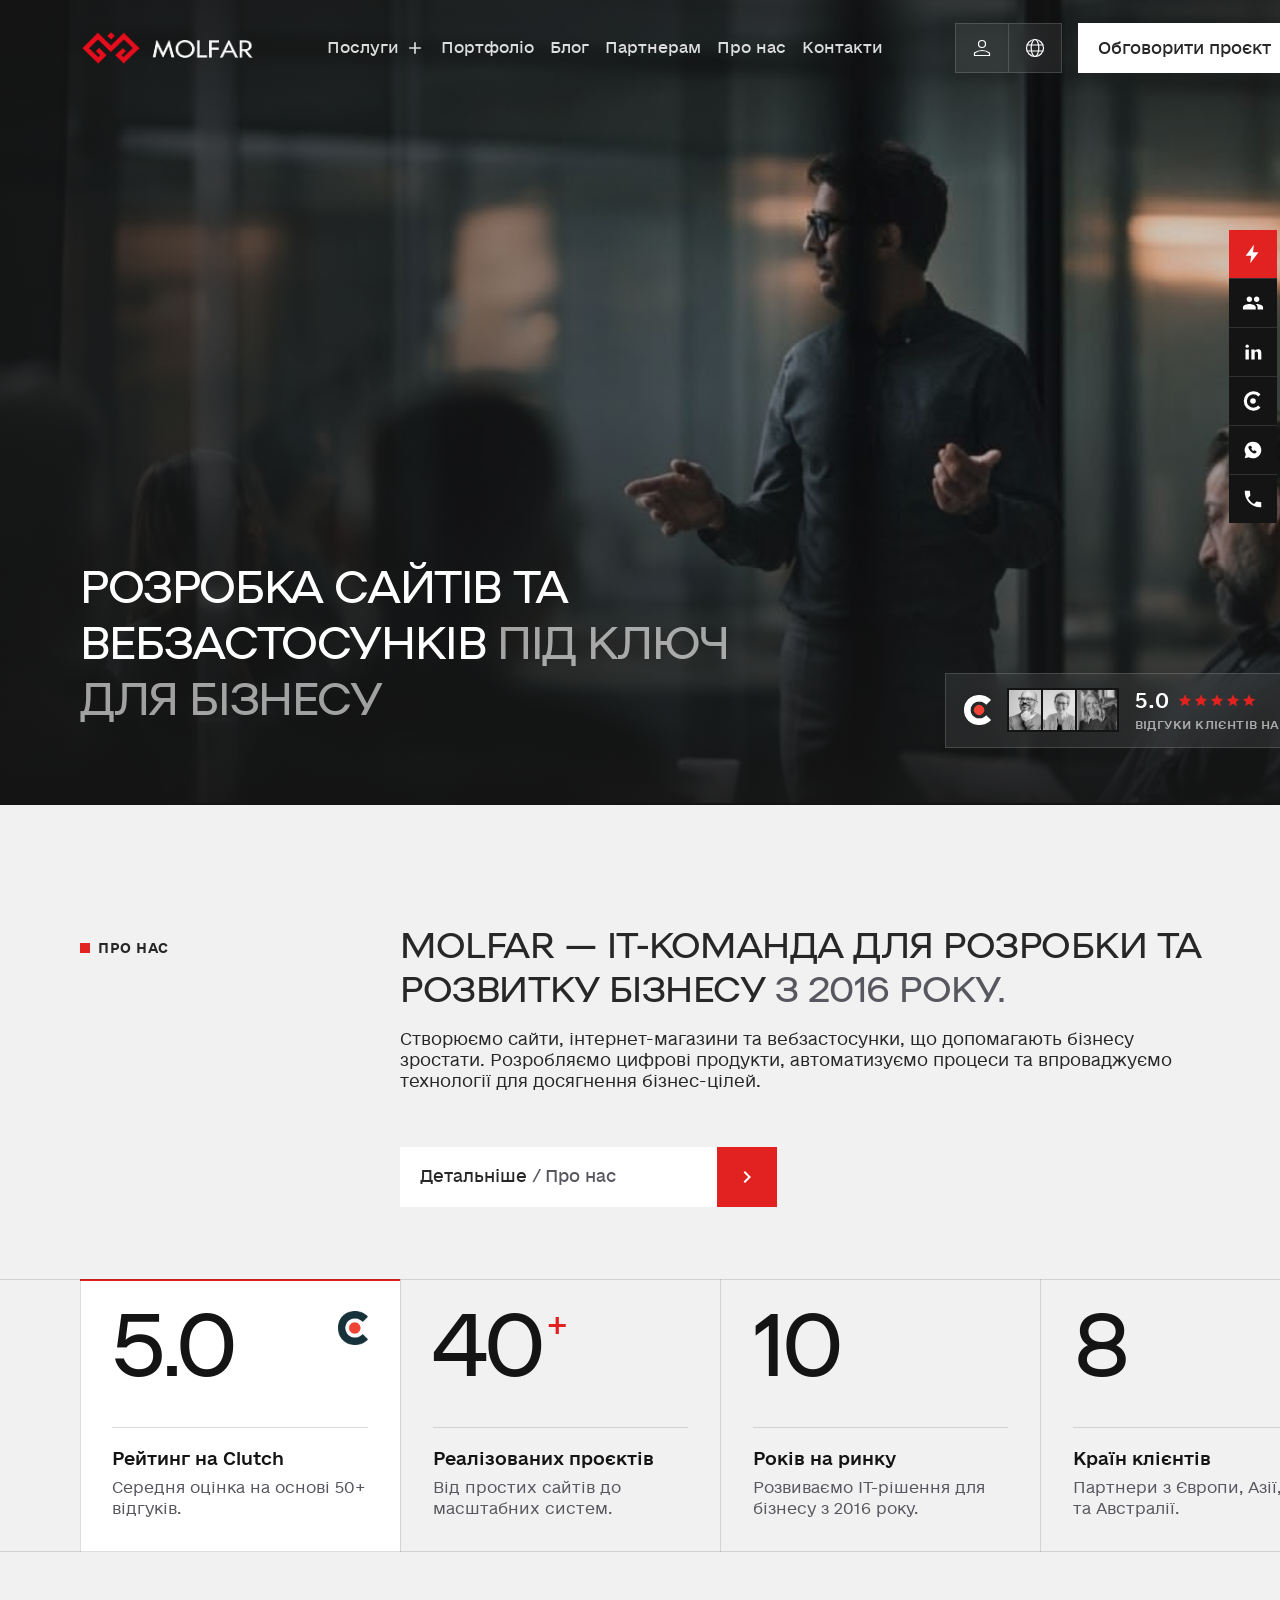
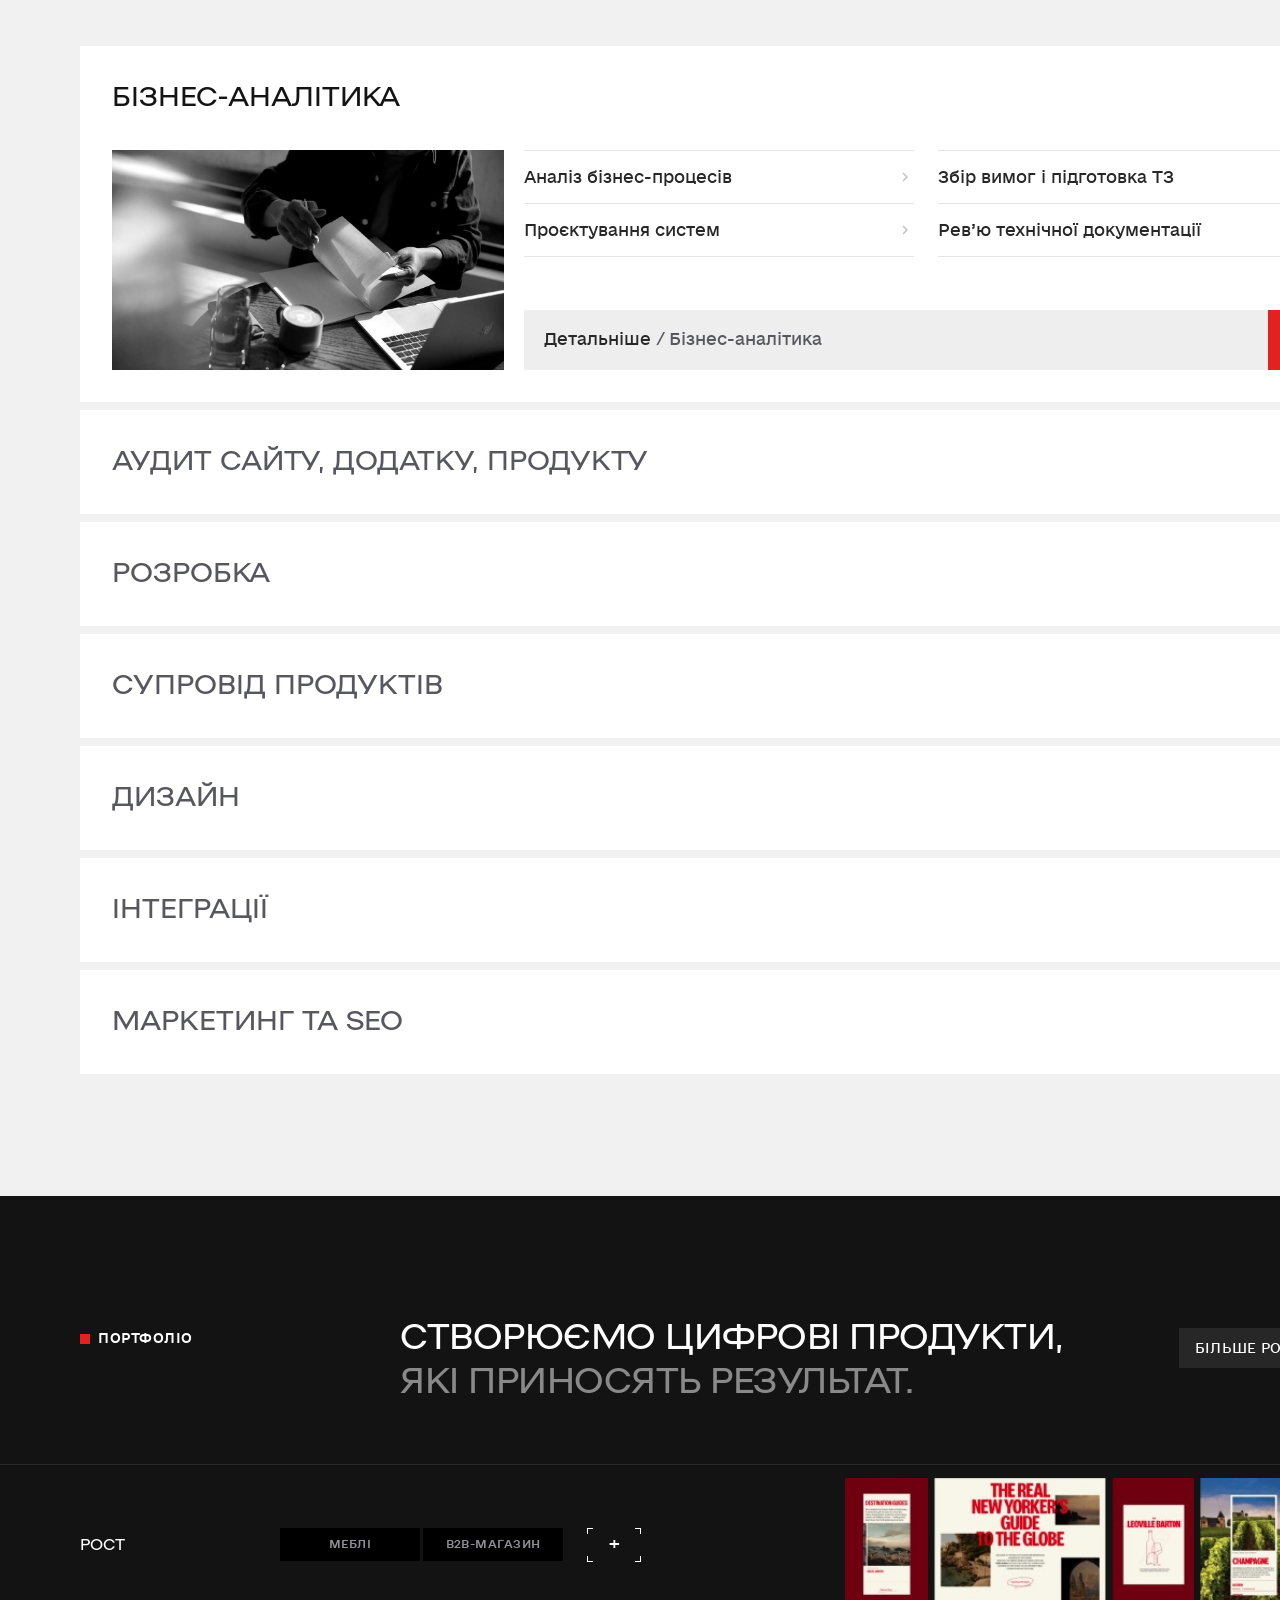
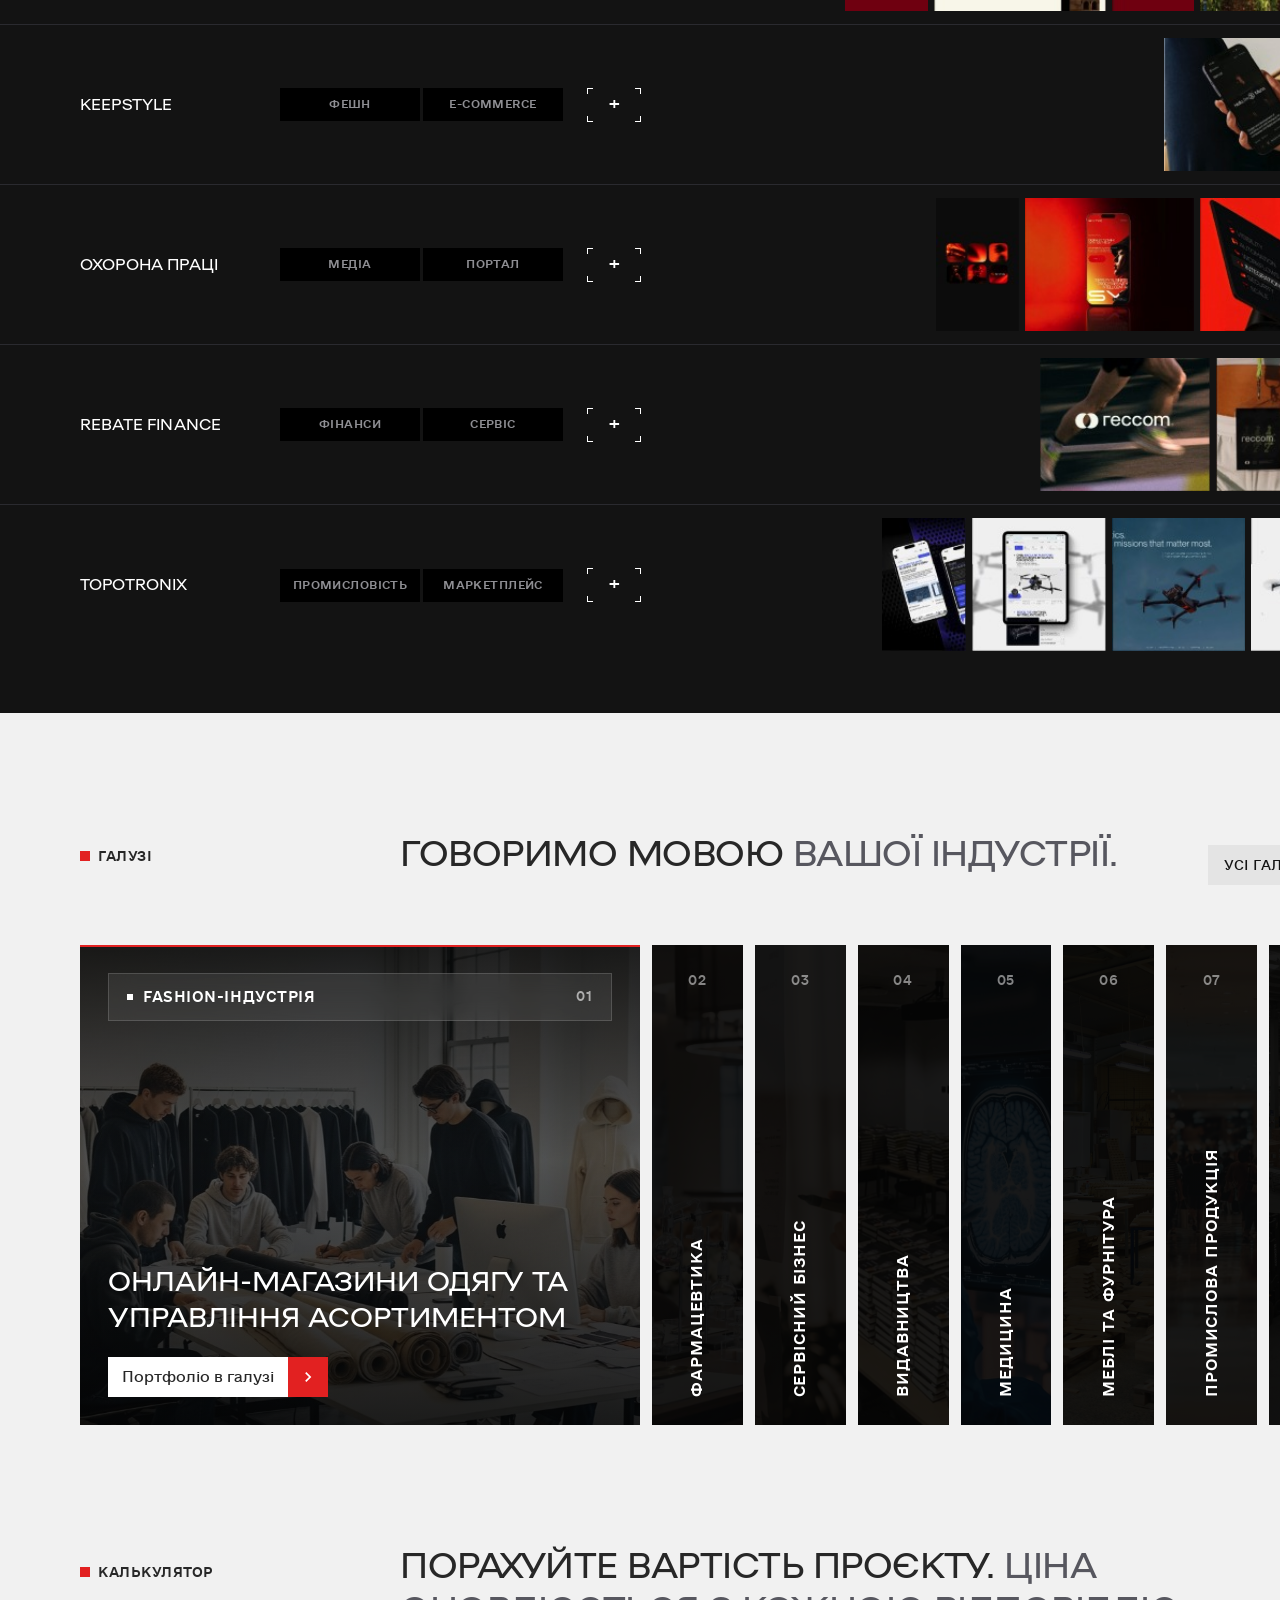
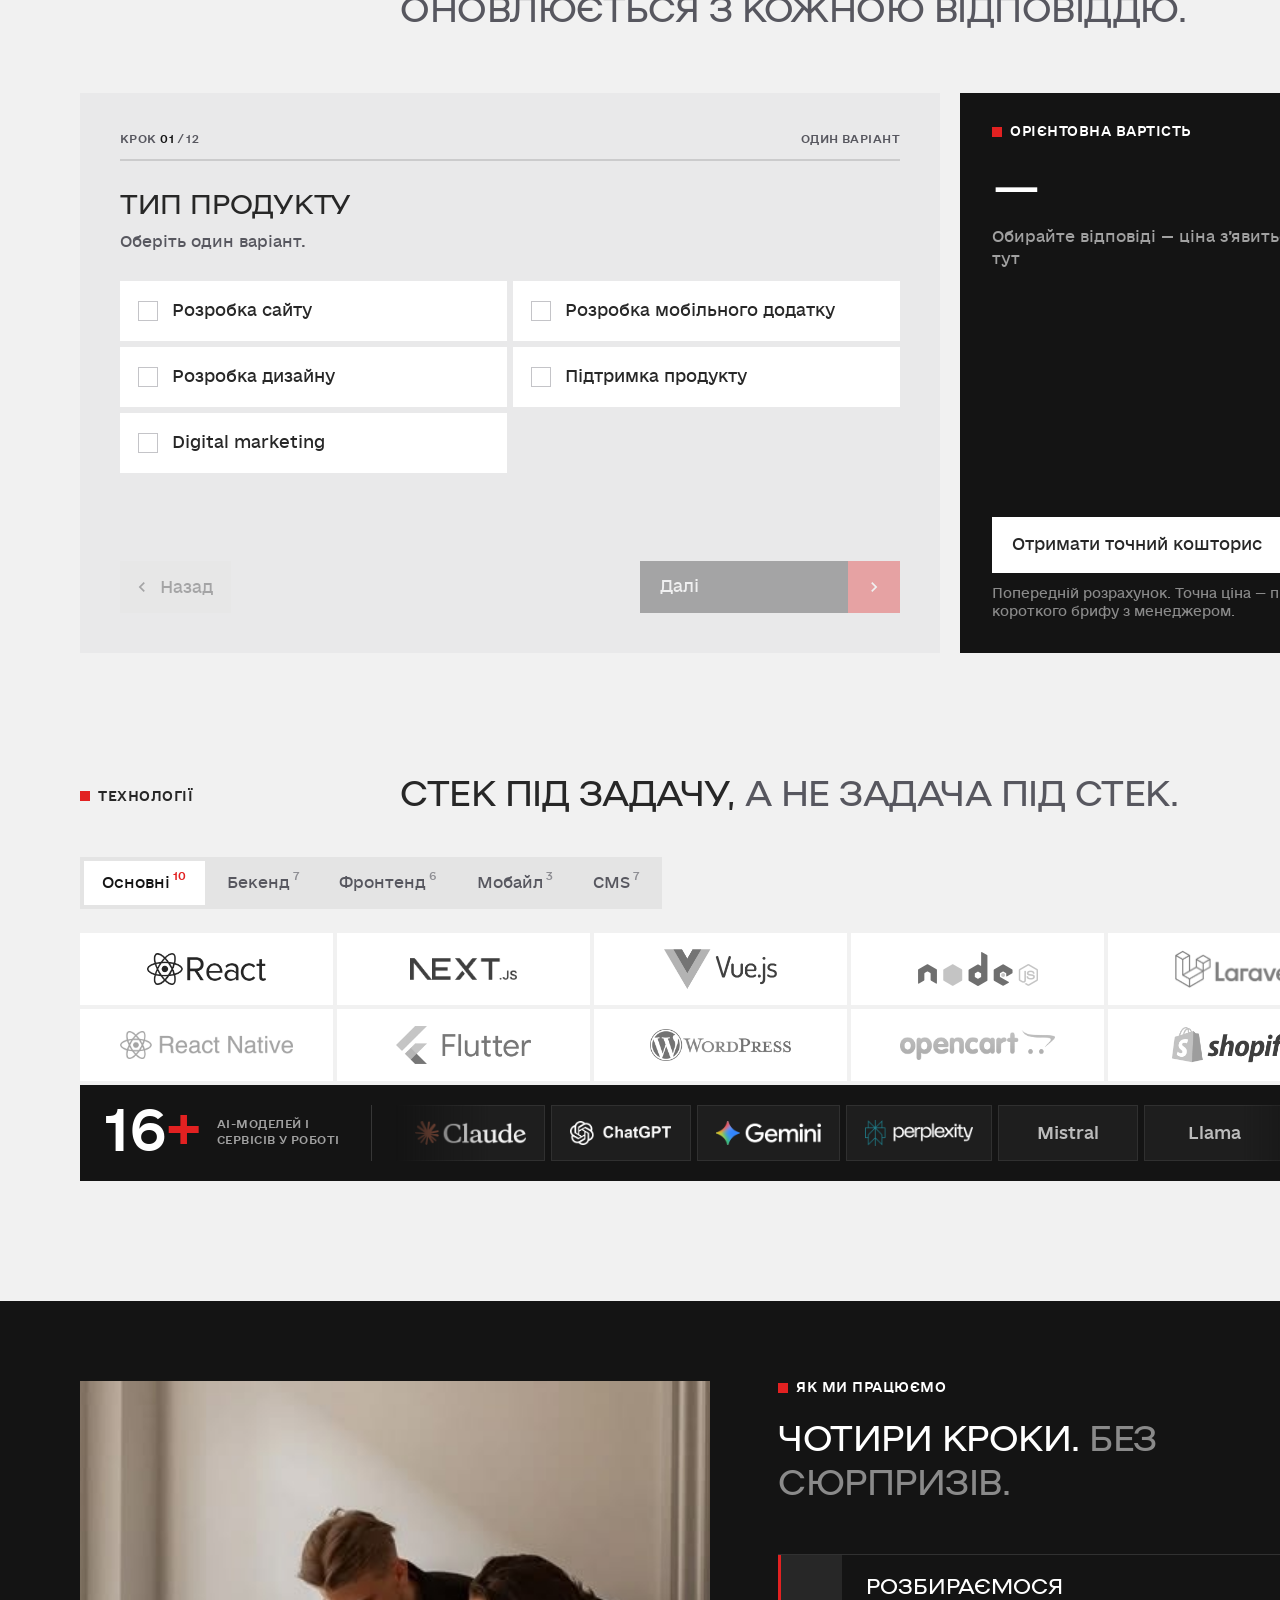
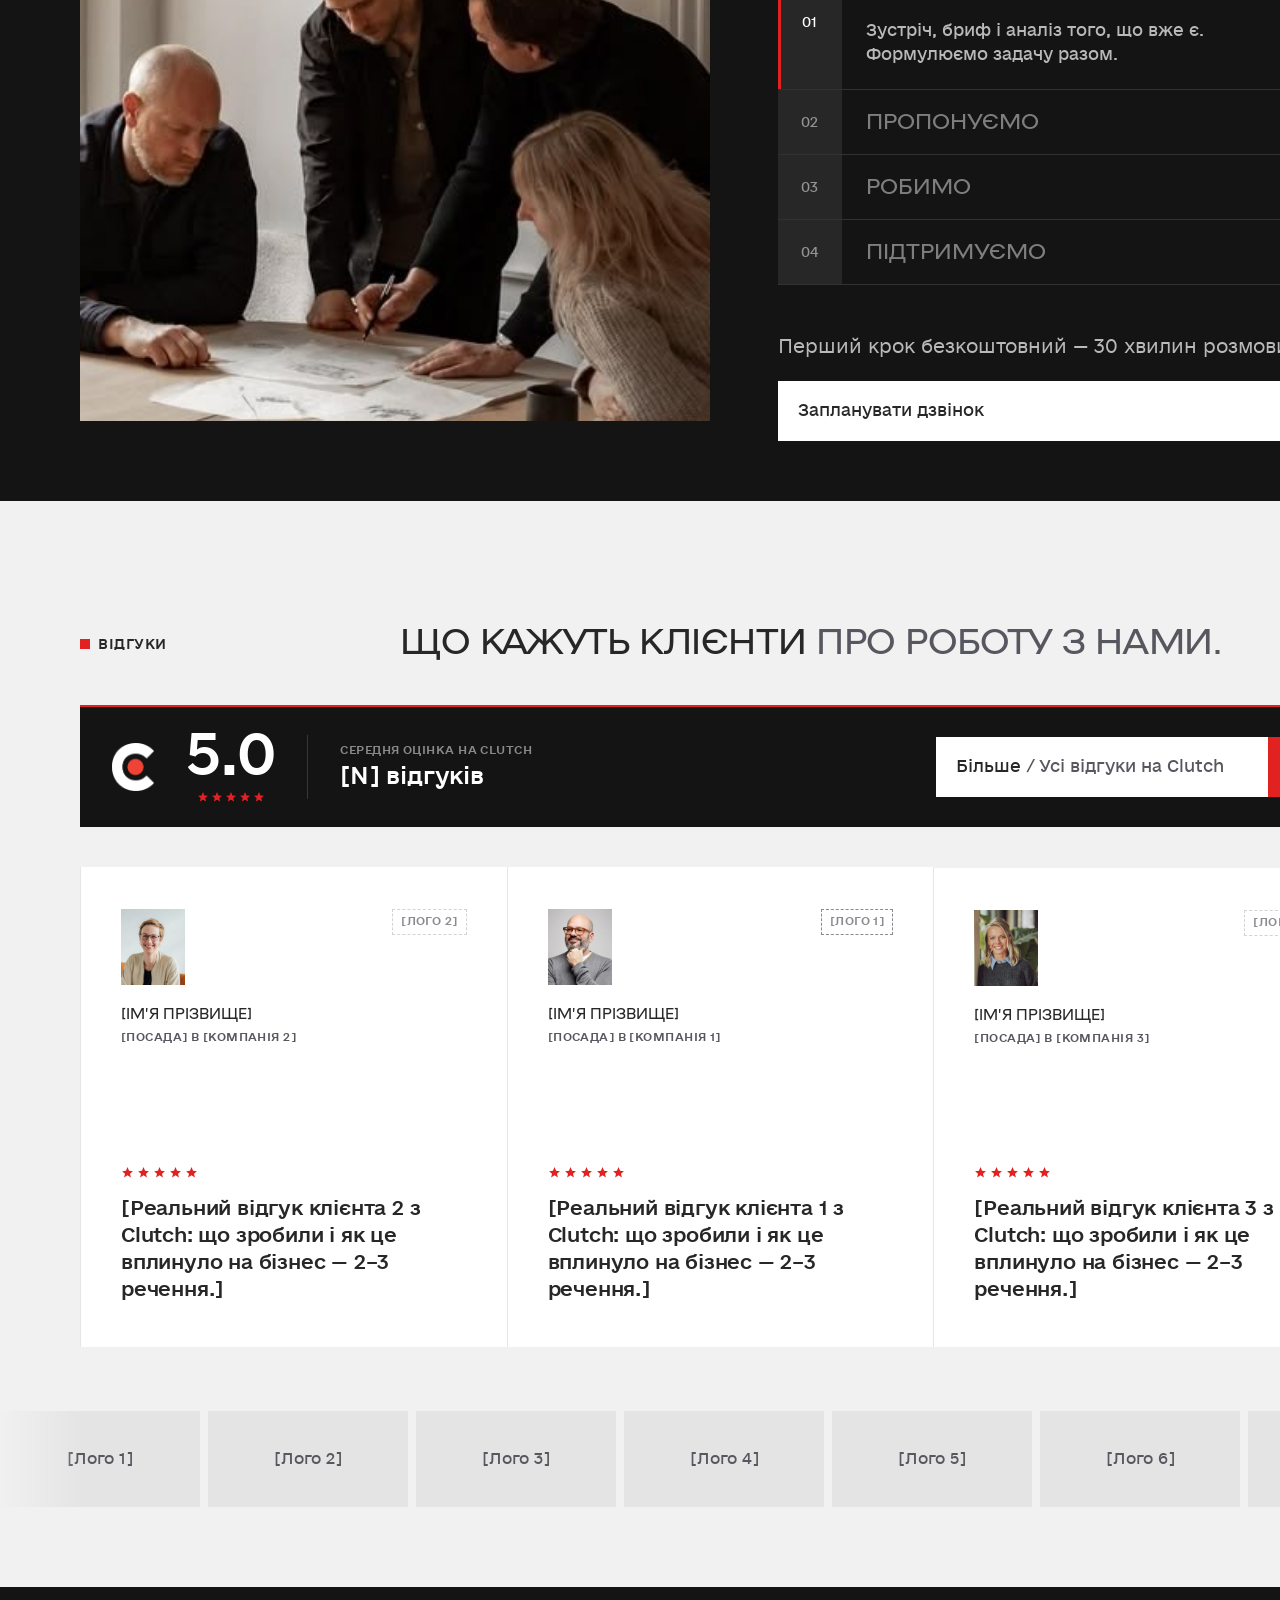
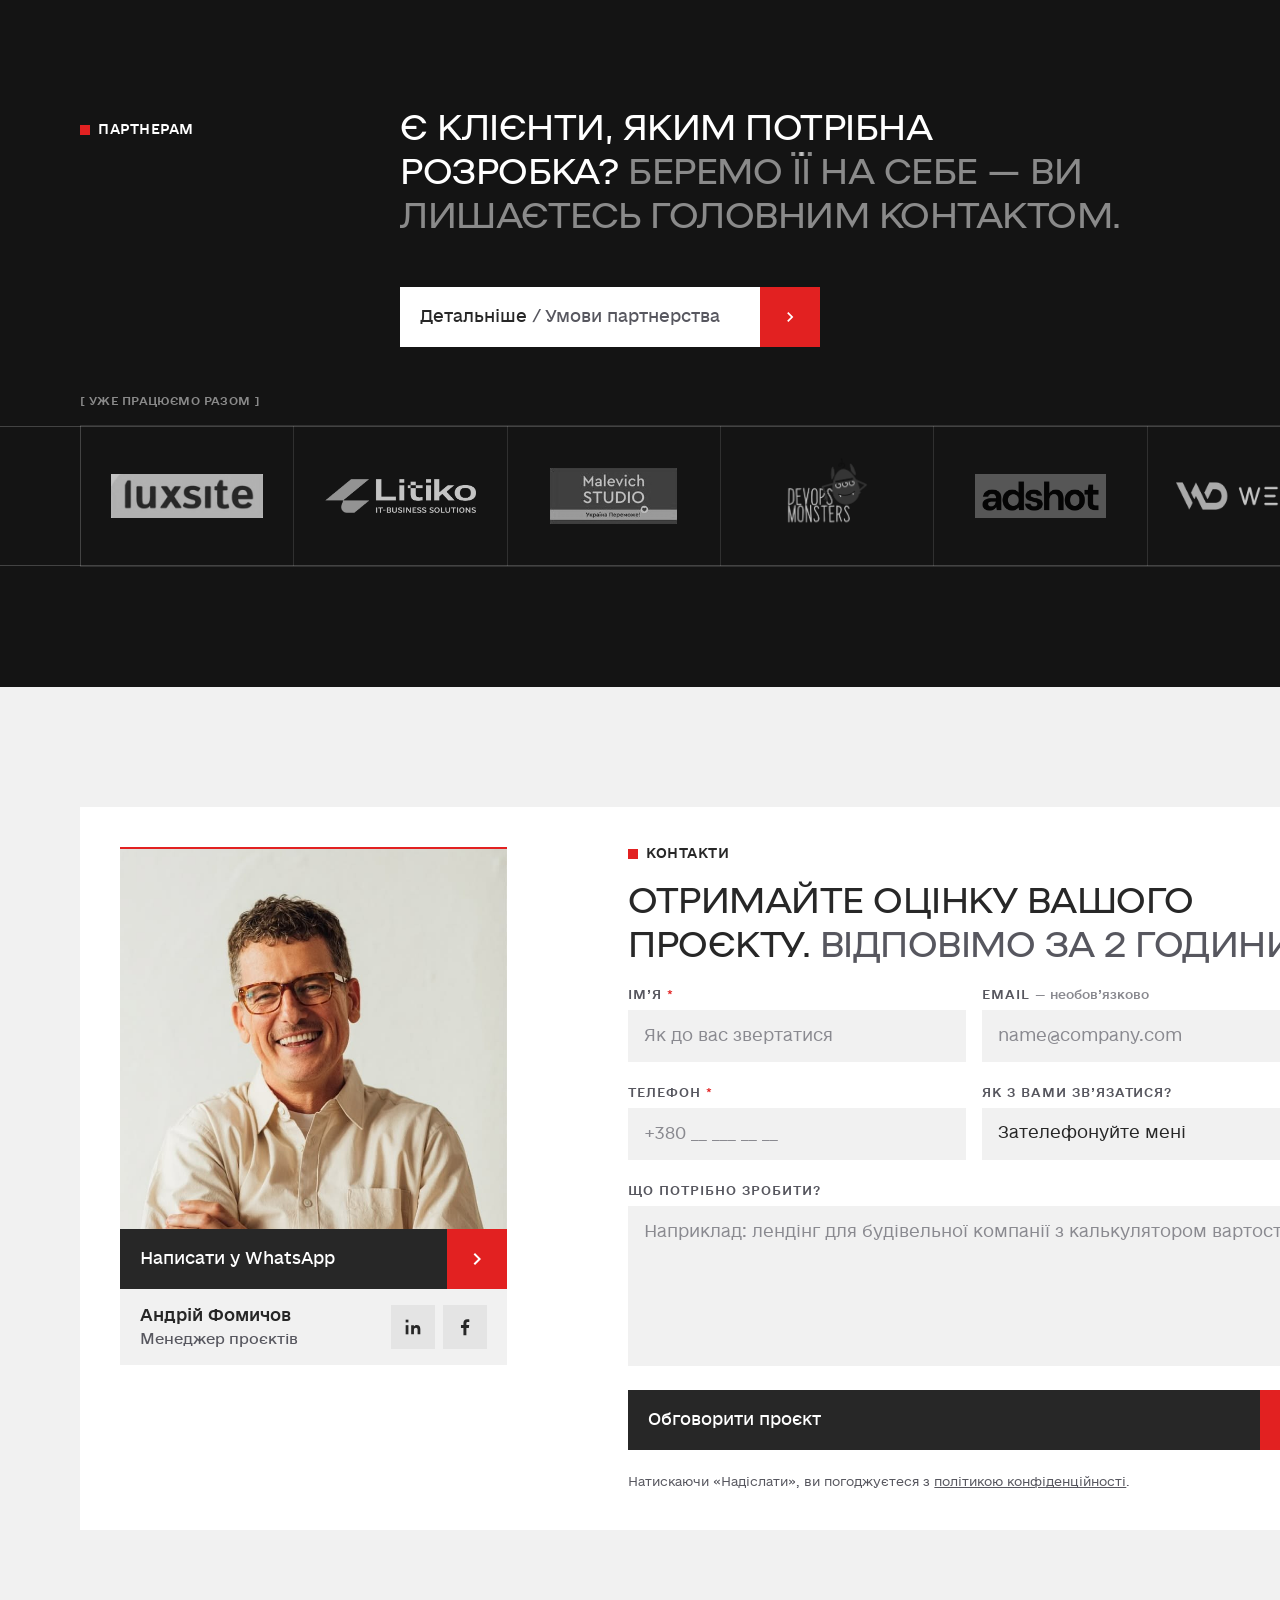
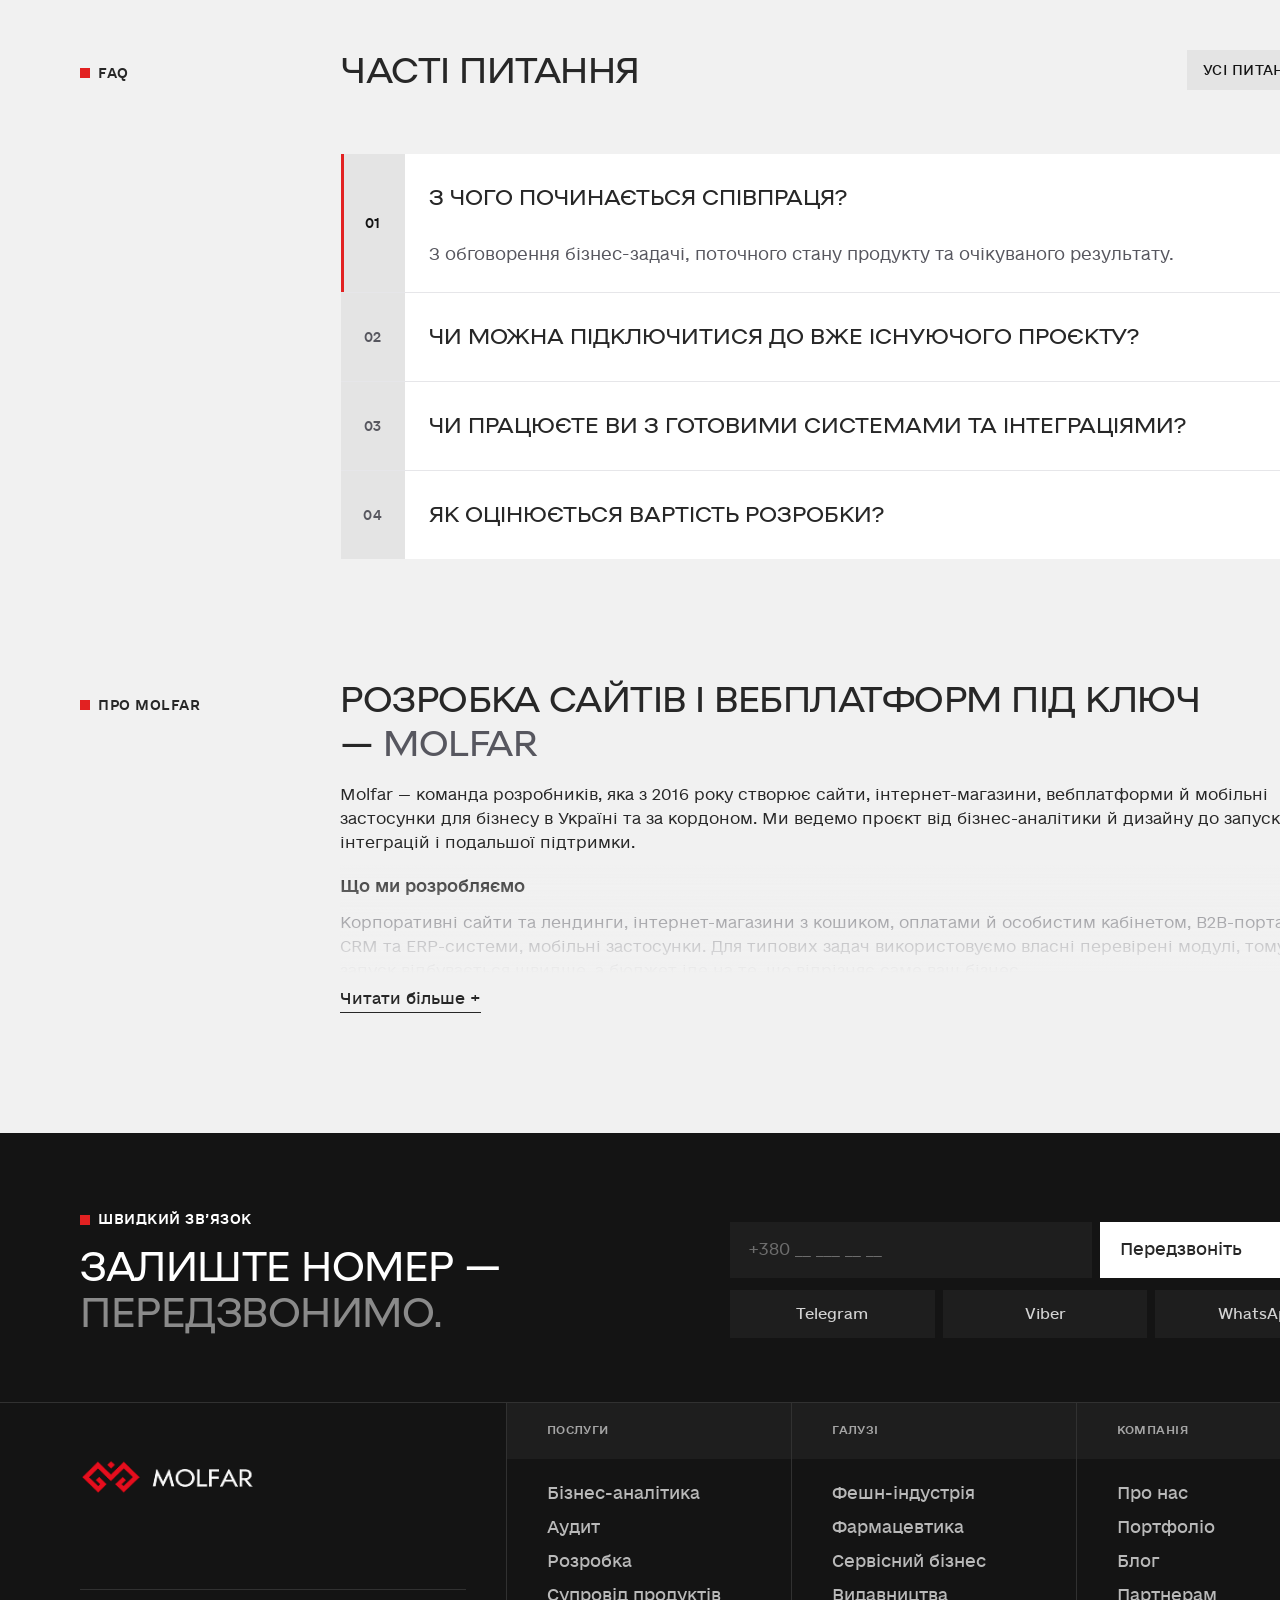
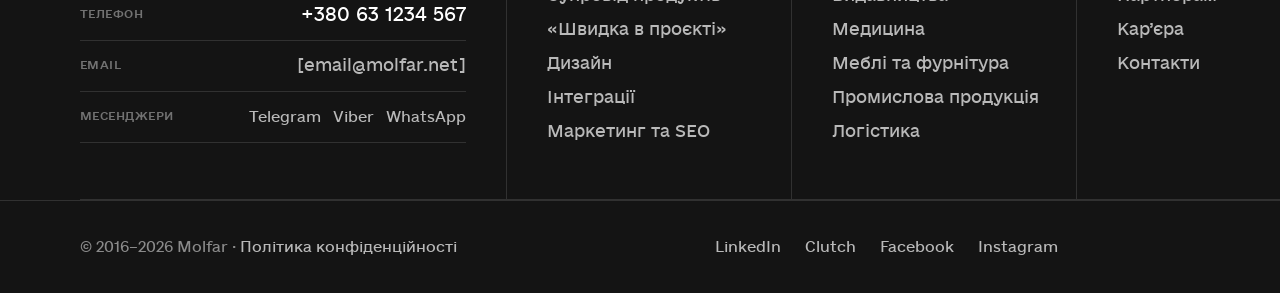
==== index.html @ c6a0fedc "Головна Molfar: статична версія 1440 і 1920 Co-Authored-By: Claude Opus 5.5 <noreply@anthropic.com> " ====
<!doctype html>
<html lang="uk">
<head>
<meta charset="utf-8">
<meta name="viewport" content="width=device-width, initial-scale=1">
<meta name="robots" content="noindex, nofollow">
<title>Molfar — головна</title>
<!-- part 1 styles -->


<link rel="preconnect" href="https://fonts.googleapis.com">
<style>
body{margin:0;background:#f1f1f1}
a{color:#272727}a:hover{color:#272727}
a:focus-visible,summary:focus-visible,input:focus-visible,select:focus-visible,textarea:focus-visible{outline:2px solid #272727;outline-offset:2px;box-shadow:0 0 0 2px #ffffff}
.wrap{padding-left:80px;padding-right:80px;box-sizing:border-box}
.ey{display:inline-flex;align-items:center;gap:8px;font-family:"Helvetica Neue",Helvetica,Arial,sans-serif;font-weight:500;font-size:14px;line-height:14px;text-transform:uppercase}
.ey::before{content:"";width:6px;height:6px;background:#e22121;flex:none}
.mono{font-family:"Helvetica Neue",Helvetica,Arial,sans-serif;font-weight:500;font-size:12px;line-height:14.4px;letter-spacing:.01em;text-transform:uppercase}
.up{text-transform:uppercase}
.split{display:inline-flex;align-items:stretch;height:60px;text-decoration:none;width:377px;box-sizing:border-box}
.split .l{flex:1;display:flex;align-items:center;gap:6px;padding:0 20px;font-size:18px;line-height:24px;white-space:nowrap}
.split .t{width:60px;flex:none;background:#e22121;color:#ffffff;display:flex;align-items:center;justify-content:center}
.split.dark .l{background:#272727;color:#ffffff}
.split.light .l{background:#ffffff;color:#272727}
.split.muted .l{background:#eeeeee;color:#272727}
.split .crumb{color:#57575f}
.brk{width:40px;height:40px;flex:none;display:inline-flex;align-items:center;justify-content:center;position:relative;font-size:16px;line-height:16px}
.brk svg.c{position:absolute;inset:0}
details>summary{list-style:none;cursor:pointer}
details>summary::-webkit-details-marker{display:none}
details[open] .plus{transform:rotate(45deg)}
details[open] .ttl{color:#272727}
.field{display:flex;flex-direction:column;gap:8px}
.field input,.field select,.field textarea{font:inherit;font-size:18px;line-height:24px;color:#272727;background:#eeeeee;border:1px solid #57575f;border-radius:0;padding:16px 20px;box-sizing:border-box;width:100%}
.chip{display:inline-flex;align-items:center;gap:8px;height:40px;padding:0 16px;background:#eeeeee;font-size:16px;cursor:pointer}
.chip input{accent-color:#e22121;margin:0}
.tag{display:inline-flex;align-items:center;height:32px;padding:0 12px;background:#eeeeee}
/* Перший екран: темний, з анімованим знаком */
.h6 a{color:#ffffff}
.h6 a:focus-visible{outline-color:#ffffff;box-shadow:0 0 0 2px #141414}
.h6-mono{font-family:"Helvetica Neue",Helvetica,Arial,sans-serif;font-weight:500;font-size:12px;line-height:14.4px;letter-spacing:.01em;text-transform:uppercase}
.h6-nv{display:inline-flex;align-items:center;gap:6px;height:96px;text-decoration:none;font-size:16px;white-space:nowrap}
.h6-cta{display:inline-flex;align-items:center;gap:16px;font-size:16px;line-height:16px;font-weight:500;letter-spacing:-0.25px;text-transform:uppercase;text-decoration:none;white-space:nowrap}
.h6-cta i{width:32px;height:32px;background:#e22121;color:#ffffff;display:inline-flex;align-items:center;justify-content:center}
.h6-stage{position:absolute;left:50%;top:480px;width:1040px;margin-left:-520px;perspective:1400px}
.h6-spin{transform:none}
@keyframes h6sway{0%{transform:rotateX(16deg) rotateY(-16deg)}100%{transform:rotateX(8deg) rotateY(16deg)}}
/* 1) знак промальовується тонкими лініями  2) з'являється великий червоний знак  3) зникає. Цикл 10 с */
.h6-dash{stroke-dasharray:100;stroke-dashoffset:100;animation:h6dash 10s cubic-bezier(.6,0,.3,1) infinite}
@keyframes h6dash{0%{stroke-dashoffset:100}32%{stroke-dashoffset:0}100%{stroke-dashoffset:0}}
.h6-wire{animation:h6wire 10s linear infinite}
@keyframes h6wire{0%{opacity:1}46%{opacity:1}58%{opacity:.2}86%{opacity:.2}95%{opacity:0}100%{opacity:0}}
.h6-solid{opacity:0;transform-box:fill-box;transform-origin:center;animation:h6solid 10s ease-in-out infinite}
@keyframes h6solid{0%{opacity:0;transform:scale(.96)}36%{opacity:0;transform:scale(.96)}52%{opacity:1;transform:scale(1)}86%{opacity:1;transform:scale(1)}95%{opacity:0;transform:scale(1.02)}100%{opacity:0;transform:scale(1.02)}}
.h6-glow{animation:h6pulse 3.5s ease-in-out infinite alternate}
@keyframes h6pulse{from{opacity:.35}to{opacity:.85}}
@media (prefers-reduced-motion: reduce){.h6-spin,.h6-dash,.h6-wire,.h6-solid,.h6-glow{animation:none}.h6-dash{stroke-dashoffset:0}.h6-solid{opacity:1}.h6-wire{opacity:.2}}
/* Портфоліо */
.pf{background:#131313;color:#ffffff;padding-bottom:48px}
.pf a{color:inherit}
.pf-head{position:relative;height:269px;box-sizing:border-box;padding:0 64px;border-bottom:1px solid #2a2a2f}
.pf-head .ey{position:absolute;left:64px;top:98px;color:#ffffff}
.pf-h2{position:absolute;left:397px;top:100px;margin:0;width:440px;font-size:30px;line-height:40px;font-weight:500;letter-spacing:.2px;text-transform:uppercase}
.pf-h2 span{color:#ffffff80}
.pf-more{position:absolute;right:64px;top:199px;display:inline-flex;align-items:center;gap:8px;font-size:13px;line-height:13px;font-weight:500;text-transform:uppercase;text-decoration:none}
.pf-more i{width:20px;height:20px;background:#e22121;color:#ffffff;display:inline-flex;align-items:center;justify-content:center}
.pf-row{position:relative;display:flex;align-items:center;height:160px;border-bottom:1px solid #2a2a2f;text-decoration:none;transition:background .2s,color .2s}
.pf-row:last-child{border-bottom:0}
.pf-name{position:absolute;left:64px;font-size:16px;line-height:20px}
.pf-tags{position:absolute;left:240px;display:flex;gap:3px}
.pf-tag{display:inline-flex;align-items:center;height:33px;padding:0 10px;background:#000000;color:#8e8e93;font-family:"Helvetica Neue",Helvetica,Arial,sans-serif;font-weight:500;font-size:11px;letter-spacing:.02em;text-transform:uppercase}
.pf-row.out .pf-tag{background:transparent;box-shadow:inset 0 0 0 1px #3a3a3a}
.pf-open{position:absolute;left:600px;display:inline-flex;align-items:center;gap:8px;height:34px;min-width:34px;justify-content:center;font-size:18px;white-space:nowrap}
.pf-open b{font-size:14px}
.pf-open::before,.pf-open::after{content:"";position:absolute;inset:0;pointer-events:none;border:1.3px solid currentColor;
 -webkit-mask:linear-gradient(#000 0 0) top left/6px 6px no-repeat,linear-gradient(#000 0 0) top right/6px 6px no-repeat,linear-gradient(#000 0 0) bottom left/6px 6px no-repeat,linear-gradient(#000 0 0) bottom right/6px 6px no-repeat;
 mask:linear-gradient(#000 0 0) top left/6px 6px no-repeat,linear-gradient(#000 0 0) top right/6px 6px no-repeat,linear-gradient(#000 0 0) bottom left/6px 6px no-repeat,linear-gradient(#000 0 0) bottom right/6px 6px no-repeat}
.pf-open::after{display:none}
.pf-open b{font-weight:400;display:none}
.pf-row.wide .pf-open,.pf-row:hover .pf-open{padding:0 10px}
.pf-row.wide .pf-open b,.pf-row:hover .pf-open b{display:inline}
.pf-imgs{position:absolute;right:0;top:13px;display:flex;gap:6px}
.pf-imgs img{height:133px;width:auto;display:block}
.pf-row.on,.pf-row:hover{background:#ffffff;color:#272727}
.pf-row.on .pf-tag,.pf-row:hover .pf-tag{background:#000000;color:#ffffff;box-shadow:none}
.ft-a{color:#ffffff;text-decoration:none;font-size:16px;line-height:22px}
.ft-a:hover{color:#ffffff;text-decoration:underline}
/* Галузі: слайдер-акордеон */
.ind-track{display:flex;gap:8px;height:480px}
.ind-card{position:relative;flex:1 1 0;min-width:0;overflow:hidden;color:#ffffff;text-decoration:none;background:#1b1b1b;transition:flex-basis .5s cubic-bezier(.4,0,.2,1)}
.ind-card.on,.ind-track .ind-card:hover{flex:0 0 560px}
.ind-track:hover .ind-card.on:not(:hover){flex:1 1 0}
.ind-card::before{content:"";position:absolute;left:0;right:0;top:0;height:2px;background:#e22121;z-index:2;opacity:0;transition:opacity .2s}
.ind-bg{position:absolute;inset:0;background:#3a3a3a}
.ind-bg::after{content:"";position:absolute;inset:0;background:#000000bf;transition:background .3s}
.ind-no{position:absolute;left:16px;top:20px;font-family:"Helvetica Neue",Helvetica,Arial,sans-serif;font-size:12px;color:#ffffff99;transition:opacity .2s}
.ind-v{position:absolute;left:16px;bottom:64px;writing-mode:vertical-rl;transform:rotate(180deg);font-size:18px;line-height:22px;font-weight:500;text-transform:uppercase;letter-spacing:.02em;white-space:nowrap;transition:opacity .2s}
.ind-body{position:absolute;left:28px;right:28px;top:28px;bottom:28px;display:flex;flex-direction:column;gap:16px;min-width:500px;opacity:0;transition:opacity .25s}
.ind-lb{display:flex;align-items:center;gap:8px;font-size:13px;line-height:16px;font-weight:500;letter-spacing:.07em;text-transform:uppercase;margin-bottom:auto}
.ind-t{font-size:30px;line-height:36px;font-weight:500;text-transform:uppercase;max-width:440px}
.ind-chips{display:flex;flex-wrap:wrap;gap:4px}
.ind-chip{display:inline-flex;align-items:center;height:30px;padding:0 12px;background:#ffffff1f;font-size:14px}
.ind-foot{display:flex;align-items:center;justify-content:space-between;padding-top:8px}
.ind-l{font-size:15px;text-decoration:underline;text-underline-offset:3px}
.ind-bar{display:block;height:2px;background:#ffffff33}
.ind-bar i{display:block;width:0;height:2px;background:#ffffff}
.ind-card.on .ind-bar i{animation:indfill 6s linear forwards}
.ind-track:hover .ind-bar i{animation-play-state:paused}
@keyframes indfill{from{width:0}to{width:100%}}
.ind-ic{position:absolute;right:16px;bottom:16px;width:32px;height:32px;display:inline-flex;align-items:center;justify-content:center;transition:opacity .2s}
.ind-ic svg.c{position:absolute;inset:0}
.ind-card.on::before,.ind-track .ind-card:hover::before{opacity:1}
.ind-card.on .ind-bg::after,.ind-track .ind-card:hover .ind-bg::after{background:linear-gradient(#00000033,#00000000 35%,#000000d9 75%)}
.ind-card.on .ind-body,.ind-track .ind-card:hover .ind-body{opacity:1;transition-delay:.2s}
.ind-card.on .ind-ic,.ind-card.on .ind-v,.ind-track .ind-card:hover .ind-ic,.ind-track .ind-card:hover .ind-v{opacity:0}
.ind-track:hover .ind-card.on:not(:hover)::before{opacity:0}
.ind-track:hover .ind-card.on:not(:hover) .ind-bg::after{background:#000000bf}
.ind-track:hover .ind-card.on:not(:hover) .ind-body{opacity:0;transition-delay:0s}
.ind-track:hover .ind-card.on:not(:hover) .ind-ic,.ind-track:hover .ind-card.on:not(:hover) .ind-no,.ind-track:hover .ind-card.on:not(:hover) .ind-v{opacity:1}
.ind-nav{width:52px;height:52px;border:0;background:#e6e6e6;color:#272727;display:inline-flex;align-items:center;justify-content:center;cursor:pointer;padding:0;transition:background .2s}
.ind-nav:hover{background:#dadada}
.ind-nav+.ind-nav{background:#e22121;color:#ffffff}
.ind-nav+.ind-nav:hover{background:#c01b1b}
.rb-tab{transition:width .2s,background .2s}
.rb-tab:hover{width:56px;background:#c01b1b}
/* Форма заявки */
.fl{display:flex;flex-direction:column;gap:10px}
.fl-l{font-size:11px;line-height:14px;font-weight:500;letter-spacing:.06em;text-transform:uppercase;color:#272727}
.fl input,.fl select,.fl textarea{font:inherit;font-size:17px;line-height:24px;color:#272727;background:#f1f1f1;border:0;border-bottom:1px solid transparent;border-radius:0;padding:12px 16px;min-height:48px;box-sizing:border-box;width:100%}
.fl textarea{resize:vertical;min-height:160px}
.fl input:focus,.fl select:focus,.fl textarea:focus{outline:none;border-bottom-color:#e22121;background:#ebebeb}
.fl-go{display:flex;align-items:center;justify-content:space-between;height:60px;padding:0 20px 0 24px;margin-top:8px;background:#e22121;color:#ffffff;text-decoration:none;font-size:18px;font-weight:500;transition:background .2s}
.fl-go:hover{background:#c01b1b;color:#ffffff}
.fl input::placeholder,.fl textarea::placeholder{color:#8a8a90}
.fl-send{display:flex;align-items:stretch;height:48px;background:#f1f1f1;color:#272727;text-decoration:none}
.fl-send>span{flex:1;display:flex;align-items:center;gap:6px;padding:0 16px;font-size:15px}
.fl-send i{width:48px;flex:none;background:#272727;color:#ffffff;display:flex;align-items:center;justify-content:center;transition:background .2s}
.fl-send:hover i{background:#e22121}
.h6-seg{stroke-dasharray:1;stroke-dashoffset:1;animation:h6seg 6s cubic-bezier(.7,0,.2,1) infinite}
@keyframes h6seg{0%{stroke-dashoffset:1;opacity:1}14%{stroke-dashoffset:0}80%{stroke-dashoffset:0;opacity:1}92%,100%{stroke-dashoffset:0;opacity:0}}
.h6-segd{opacity:0;animation:h6segd 6s ease infinite}
@keyframes h6segd{0%,22%{opacity:0}30%,80%{opacity:1}92%,100%{opacity:0}}
@media (prefers-reduced-motion: reduce){.h6-seg,.h6-segd{animation:none;stroke-dashoffset:0;opacity:1}}
.h6-ghost{display:inline-flex;align-items:stretch;height:52px;text-decoration:none;align-self:flex-start}
.h6-ghost span{display:flex;align-items:center;padding:0 24px;background:#ffffff14;color:#ffffff;font-size:16px;transition:background .2s}
.h6-ghost i{width:52px;background:#e22121;color:#ffffff;display:flex;align-items:center;justify-content:center}
.h6-ghost:hover span{background:#ffffff26}
/* Мітки й теги: Helvetica Neue капсом з трекінгом замість Geist Mono */
.ey,.mono,.h6-mono,.pf-tag,.ind-no{letter-spacing:.07em}
.ey{font-size:13px}
.sv-list{list-style:none;margin:0;padding:0;border-bottom:1px solid #e6e6e9}
.sv-row{display:flex;align-items:center;gap:14px;padding:16px 0;border-top:1px solid #e6e6e9;font-size:17px;line-height:24px;color:#272727;text-decoration:none;transition:color .2s}
.sv-row::before{content:"";width:6px;height:6px;background:#e22121;flex:none}
.sv-row i{margin-left:auto;color:#b4b4ba;display:flex;transition:color .2s,transform .2s}
.sv-row:hover{color:#e22121}
.sv-row:hover i{color:#e22121;transform:translateX(4px)}
/* Шапка портфоліо — як у всіх секціях */
.pf{padding-top:120px}
.pf-head{height:auto!important;display:flex;align-items:flex-start;gap:20px;padding:0 80px 60px!important}
.pf-head .ey{position:static!important;width:300px;flex:none;padding-top:16px}
.pf-h2{position:static!important;width:auto!important;flex:1;font-size:36px!important;line-height:44px!important;letter-spacing:-.5px!important}
.pf-more{position:static!important;align-self:flex-start;margin-top:12px}
/* Рядки портфоліо: потоком, без накладань; «Переглянути» — лише при наведенні */
.pf-row{padding-left:80px;box-sizing:border-box}
.pf-name{position:static!important;width:200px;flex:none;font-size:18px;line-height:24px;text-transform:uppercase;font-family:"Helvetica Neue",Helvetica,Arial,sans-serif!important;font-weight:500;letter-spacing:.01em}
.pf-tags{position:static!important;flex:none}
.pf-tags .pf-tag{width:140px;box-sizing:border-box;justify-content:center;white-space:nowrap}
.pf-open{position:relative!important;left:auto!important;margin-left:24px;padding:0 10px!important;gap:10px!important}
.pf-open i{font-style:normal;display:inline-flex;align-items:center}
.pf-open b{display:none!important;font-size:15px!important}
.pf-open .pf-ar{display:none}
.pf-row:hover .pf-open{padding:0 14px!important}
.pf-row:hover .pf-open .pf-pl{display:none}
.pf-row:hover .pf-open b{display:inline!important}
.pf-row:hover .pf-open .pf-ar{display:none}
.ind-d{font-size:18px;line-height:26px;color:#ffffffcc;max-width:440px}
/* Закриті картки галузей — варіант 1: номер зверху, назва знизу, по центру */
.ind-no{left:50%!important;top:28px!important;transform:translateX(-50%);font-size:13px!important;line-height:16px;color:#ffffff80!important}
.ind-v{left:50%!important;bottom:28px!important;transform:translateX(-50%) rotate(180deg)!important;font-size:15px!important;line-height:18px!important;letter-spacing:.06em!important}
.ind-ic{display:none!important}
.ind-btn{margin-top:4px;align-self:flex-start;display:inline-flex;align-items:stretch;height:40px}
.ind-btn>span{display:flex;align-items:center;padding:0 14px;background:#ffffff;color:#272727;font-size:14px;white-space:nowrap}
.ind-btn i{width:40px;background:#e22121;color:#ffffff;display:flex;align-items:center;justify-content:center}
.ind-card.on .ind-bg::after,.ind-track .ind-card:hover .ind-bg::after{background:linear-gradient(#000000b3,#00000026 45%,#000000b3)!important}
.ind-s{font-size:28px;line-height:36px;font-weight:500;text-transform:uppercase;color:#ffffff;max-width:460px}
.pr-row{all:unset;box-sizing:border-box;width:100%;height:88px;display:flex;align-items:center;gap:24px;padding:0 28px;background:#1e1e1e;border-top:1px solid #ffffff1f;color:#ffffff;cursor:pointer;transition:background .2s}
.pr-row:hover{background:#262626}
.pr-row.on{background:#2a2a2a;box-shadow:inset 3px 0 0 #e22121}
.pr-no{width:56px;font-size:40px;line-height:40px;font-weight:500;letter-spacing:-1px;color:#ffffff40}
.pr-row.on .pr-no{color:#e22121}
.pr-t{flex:1;font-size:24px;line-height:28px;font-weight:500}
.pr-g{padding:7px 10px;background:#ffffff14;color:#ffffffcc}
.pr-row .plus{transition:transform .25s}
.pr-row.on .plus{transform:rotate(45deg)}
.pr-pan{position:absolute;inset:0;background:#1e1e1e;padding:32px;box-sizing:border-box;display:flex;flex-direction:column;justify-content:space-between;animation:prIn .3s ease}
@keyframes prIn{from{opacity:0;transform:translateX(-16px)}to{opacity:1;transform:none}}
.pr-o{display:flex;align-items:center;gap:10px;font-size:16px;line-height:22px}
.pr-o i{width:6px;height:6px;background:#e22121;flex:none}
.tc-tab{all:unset;box-sizing:border-box;cursor:pointer;height:36px;padding:0 14px;display:inline-flex;align-items:center;border:1px solid #2727272e;font-size:12px;line-height:14px;font-weight:500;letter-spacing:.07em;text-transform:uppercase;color:#272727;transition:background .15s,color .15s}
.tc-tab:hover{border-color:#272727}
.tc-tab.on{background:#141414;border-color:#141414;color:#ffffff}
.tc-track{display:grid;grid-auto-flow:column;grid-template-rows:repeat(2,52px);grid-auto-columns:240px;gap:8px;overflow-x:auto;padding:0 80px;scroll-padding:0 80px;scroll-behavior:smooth;scrollbar-width:none}
.tc-track::-webkit-scrollbar{display:none}
.tc-item{height:52px;background:#ffffff;display:flex;align-items:center;gap:12px;padding:0 18px;font-size:16px;line-height:20px;font-weight:500;color:#272727;text-decoration:none;animation:tcIn .25s ease}

.tc-go{width:28px;height:28px;flex:none;display:flex;align-items:center;justify-content:center;border:1px solid currentColor;opacity:.5}
.tc-ar{all:unset;cursor:pointer;width:44px;height:44px;display:flex;align-items:center;justify-content:center;border:1px solid #2727272e;color:#272727}
.tc-ar:hover{border-color:#272727}
@keyframes tcIn{from{opacity:0}to{opacity:1}}
.tcur{width:3px;height:30px;margin-left:4px;background:#e22121;animation:tcBlink .9s steps(1) infinite}
@keyframes tcBlink{50%{opacity:0}}
.rl{display:block;overflow:hidden;padding-bottom:2px}
.ri{display:block;transform:translateY(105%);animation:rlUp .9s cubic-bezier(.2,.7,.2,1) .1s forwards}
.rp{opacity:0;transform:translateY(16px);animation:rpUp .8s ease .45s forwards}
@keyframes rlUp{to{transform:none}}
@keyframes rpUp{to{opacity:1;transform:none}}
.tl-tile{height:120px;background:#ffffff;display:flex;align-items:center;justify-content:center}
.tl-slot{width:132px;height:44px;display:flex;align-items:center;justify-content:center;border:1px dashed #27272733;color:#27272773}
.tk-bar{display:flex;align-items:center;justify-content:space-between;gap:20px;margin-bottom:8px}
.tk-tabs{display:flex;gap:8px;flex-wrap:wrap}
.tk-tabs .tc-tab{gap:8px}
.tk-n{font-size:11px;opacity:.5}
.tk-legend{display:flex;align-items:center;gap:8px;font-size:13px;color:#57575f}
.tk-grid{grid-template-columns:repeat(5,minmax(0,1fr));gap:8px;min-height:248px;align-content:start}
.tk-grid .tl-tile{position:relative}
.tk-core{display:inline-block;width:6px;height:6px;background:#e22121;flex:none}
.tl-tile .tk-core{position:absolute;top:14px;left:14px}
.tk-ai{display:grid;grid-template-columns:400px 1fr;gap:20px;align-items:center;background:#141414;color:#ffffff;padding:28px 28px 28px 32px;margin-top:8px}
.tk-ai-h{display:flex;align-items:center;gap:20px}
.tk-ai-badge{width:56px;height:56px;flex:none;background:#e22121;display:flex;align-items:center;justify-content:center;font-size:20px;font-weight:500;letter-spacing:.04em}
.tk-ai-row{display:grid;grid-template-columns:repeat(4,minmax(0,1fr));gap:8px}
.tk-ai-t{height:72px;background:#1e1e1e;display:flex;align-items:center;justify-content:center}
.tk-ai-slot{width:120px;height:36px;display:flex;align-items:center;justify-content:center;border:1px dashed #ffffff33;color:#ffffffb3}
.aib{background:#141414;color:#fff}
.ai-t{height:72px;background:#1e1e1e;display:flex;align-items:center;justify-content:center}
.ai-badge{width:48px;height:48px;flex:none;background:#e22121;color:#fff;display:flex;align-items:center;justify-content:center;font-size:18px;font-weight:500;letter-spacing:.04em}
.conn{display:grid;grid-template-columns:repeat(5,minmax(0,1fr));gap:8px;height:40px}
.conn i{justify-self:center;width:1px;background:linear-gradient(#e22121,#e2212100)}
.tk-tabs .tc-tab{height:44px;padding:0 6px 0 12px;gap:12px;border:1px solid #27272733;font-size:15px;line-height:18px;font-weight:400;letter-spacing:0;text-transform:none;color:#272727;background:transparent}
.tk-tabs .tc-tab:hover{border-color:#272727}
.tk-tabs .tc-tab .tk-n{min-width:28px;height:32px;display:flex;align-items:center;justify-content:center;background:#e4e4e4;color:#272727;opacity:1;font-family:"Helvetica Neue",Helvetica,Arial,sans-serif;font-weight:500;font-size:12px;letter-spacing:.01em}
.tk-tabs .tc-tab.on{background:#272727;border-color:#272727;color:#ffffff}
.tk-tabs .tc-tab.on .tk-n{background:#ffffff;color:#272727}
.ind-card.on .ind-no,.ind-track .ind-card:hover .ind-no{left:auto!important;right:28px;transform:none;z-index:3;color:#ffffff!important}
.ind-card.on .ind-lb,.ind-track .ind-card:hover .ind-lb{color:#ffffff}
.ind-track:hover .ind-card.on:not(:hover) .ind-no{left:50%!important;right:auto;transform:translateX(-50%);color:#ffffff80!important}
.split.dark .crumb{color:#ffffff80}
details[name="svc"][open]{background:#ffffff!important;color:#272727}
details[name="svc"][open] .ttl{color:#141414!important}
details[name="svc"][open] .brk{color:#141414}
details[name="svc"][open] summary{color:#57575f}
.sx-open{display:grid;grid-template-columns:repeat(12,minmax(0,1fr));column-gap:20px;padding:0 40px 32px}
.sx-ph2{grid-column:span 4;min-height:220px;background:#bababa}
.sx-open .sx-tag{display:inline-flex;align-items:center;gap:8px;height:40px;padding:0 10px 0 14px;background:#f1f1f1;color:#272727;text-decoration:none;font-size:15px;transition:background .2s,color .2s}
.sx-open .sx-tag:hover{background:#141414;color:#fff}
.sx-card{display:grid;grid-template-columns:repeat(12,minmax(0,1fr));column-gap:20px;padding:20px;background:#fff;border:1px solid #e6e6e9;text-decoration:none;color:#272727;transition:background .2s}
.sx-card.on{background:#e4e4e6;border-color:#e4e4e6}
.sx-mk{width:10px;height:10px;background:#e22121}
.sx-ph{grid-column:span 4;height:180px;background:#bababa}
.sx-body{grid-column:5/span 8;display:flex;flex-direction:column;gap:14px}
.sx-t{margin:0;font-size:26px;line-height:30px;font-weight:500;text-transform:uppercase;letter-spacing:-.3px}
.sx-tags{display:flex;flex-wrap:wrap;gap:6px;margin-top:auto}
.sx-tag{display:inline-flex;align-items:center;height:34px;padding:0 12px;background:#f1f1f1;font-size:14px;color:#272727}
.sx-card.on .sx-tag{background:#fff}
.num{width:40px;height:40px;flex:none;display:inline-flex;align-items:center;justify-content:center;background:#f1f1f1;color:#57575f;font-family:"Helvetica Neue",Helvetica,Arial,sans-serif;font-size:13px;line-height:13px;font-weight:500;letter-spacing:.07em;transition:color .2s,background .2s}
details[open]>summary .num{color:#e22121}
.num.dk{background:#ffffff14;color:#ffffff80}
#v2-services details[open] .plus{transform:none!important}
#v2-services details[open] .plus path{transform:rotate(45deg);transform-origin:12px 12px}
/* hover: заливка */
.split{position:relative;overflow:hidden;isolation:isolate}
.split.light{background:#ffffff}.split.dark{background:#272727}.split.muted{background:#eeeeee}
.split .l{background:transparent!important;position:relative;z-index:1;transition:color .35s}
.split .t{position:relative;z-index:1}
.split::before{content:"";position:absolute;top:0;right:0;bottom:0;width:0;background:#e22121;z-index:0;transition:width .45s cubic-bezier(.7,0,.2,1)}
.split:hover::before{width:100%}
.split:hover .l,.split:hover .l .crumb{color:#ffffff!important}
/* шрифт тексту: Onest; заголовки й підписи — Helvetica Neue */
body *{font-family:Onest,"Helvetica Neue",Helvetica,Arial,sans-serif}
h1,h1 *,h2,h2 *,h3,h3 *,.up,.up *,.ey,.mono,.h6-mono,.lb,.num,.tnum,.ttl,.sa-t,.sa-no,.ind-s,.ind-v,.ind-no,.ind-lb,.ap-pr b,.pf-more,.th-no,
[style*="uppercase"],[style*="uppercase"] *,ul[aria-label="Факти про Molfar"] li>span:first-child,.ft-big,.ft-word{font-family:"e-Ukraine","Helvetica Neue",Helvetica,Arial,sans-serif!important}

/* AI-блок: біжучі стрічки */
.aiw{background:#141414;color:#fff;position:relative;overflow:hidden}
.ai2{height:88px;min-width:180px;box-sizing:border-box;padding:0 24px;display:flex;align-items:center;justify-content:center;background:#1e1e1e;border:1px solid #ffffff14;transition:background .3s,border-color .3s;flex:none}
.ai2:hover{background:#272727;border-color:#e22121}
.ai2.tx span{font-family:"Helvetica Neue",Helvetica,Arial,sans-serif;font-size:20px;font-weight:500;letter-spacing:-.3px;color:#ffffffb3}
.ai2.tx:hover span{color:#fff}
.mq{display:flex;flex-direction:column;gap:8px;-webkit-mask-image:linear-gradient(90deg,transparent,#000 12%,#000 88%,transparent);mask-image:linear-gradient(90deg,transparent,#000 12%,#000 88%,transparent);overflow:hidden}
.mq-r{display:flex;gap:8px;width:max-content;animation:mq 40s linear infinite}
.mq-r.rev{animation-direction:reverse;animation-duration:46s}
.mq:hover .mq-r{animation-play-state:paused}
@keyframes mq{to{transform:translateX(-50%)}}
.ai-big{font-family:"Helvetica Neue",Helvetica,Arial,sans-serif;font-size:120px;line-height:100px;font-weight:500;letter-spacing:-4px}
.ai-big sup{font-size:40px;color:#e22121;vertical-align:top;line-height:40px}

/* підпослуги списком */
.sx-list{list-style:none;margin:0;padding:0;display:grid;grid-template-columns:1fr 1fr;column-gap:24px}
.sx-list a{display:flex;align-items:center;justify-content:space-between;gap:12px;height:52px;border-top:1px solid #e6e6e9;color:#272727;text-decoration:none;font-size:16px;transition:color .2s}
.sx-list li:nth-last-child(-n+2) a{border-bottom:1px solid #e6e6e9}
.sx-list a svg{flex:none;color:#c4c4c8;transition:color .2s,transform .2s}
.sx-list a:hover{color:#e22121}
.sx-list a:hover svg{color:#e22121;transform:translateX(3px)}

/* AI-стрічка компактна */
.ai-row{display:flex;align-items:center;gap:24px;background:#141414;color:#fff;padding:20px 24px}
.ai-row .t{flex:none;display:flex;align-items:center;gap:14px}
.ai-row .t b{width:44px;height:44px;background:#e22121;display:flex;align-items:center;justify-content:center;font-weight:500;font-size:16px}
.mq2{flex:1;overflow:hidden;-webkit-mask-image:linear-gradient(90deg,transparent,#000 10%,#000 90%,transparent);mask-image:linear-gradient(90deg,transparent,#000 10%,#000 90%,transparent)}
.mq2>div{display:flex;gap:6px;width:max-content;animation:mq2 36s linear infinite}
@keyframes mq2{to{transform:translateX(-50%)}}
.ai-c{height:56px;min-width:140px;padding:0 18px;box-sizing:border-box;display:flex;align-items:center;justify-content:center;background:#1e1e1e;border:1px solid #ffffff14;flex:none;font-size:16px;font-weight:500;color:#ffffffb3}

/* hero без анімації — тексти видно одразу */
.st,.st *{animation:none!important}
.st .ri,.st .rp,.st .st-r,.st .st-h1,.st .rl{opacity:1!important;transform:none!important;clip-path:none!important}

/* перший екран: базові стилі */
.st{position:relative;width:1440px;height:900px;overflow:hidden;background:#141414;color:#fff;flex:none}
.st .pst{position:absolute;inset:0;width:100%;height:100%}
.st .sh{position:absolute;inset:0;background:linear-gradient(180deg,#141414b3 0,#14141433 22%,#14141433 50%,#141414e6 100%),linear-gradient(90deg,#141414cc 0,#14141400 65%)}
.st-hd nav a,.st-hd nav button,.st-hd nav span{color:#ffffffd9!important}

/* Галузі: хедер відкритої картки — плашка як Clutch на першому екрані */
.ind-lb{align-self:stretch;padding:14px 18px;background:#ffffff14;backdrop-filter:blur(12px);-webkit-backdrop-filter:blur(12px);border:1px solid #ffffff26;gap:10px!important;font-size:14px!important;line-height:18px!important}
.ind-lbn{margin-left:auto;font-size:13px;letter-spacing:.07em;color:#ffffff99}
.ind-card.on .ind-no,.ind-track .ind-card:hover .ind-no{opacity:0}
.ind-track:hover .ind-card.on:not(:hover) .ind-no{opacity:1}
/* Другорядна кнопка — варіант 8: сіра плашка */
.pf-more{height:40px;padding:0 14px 0 16px;gap:10px!important;background:#e4e4e4;color:#141414!important;font-size:13px;letter-spacing:.04em;transition:background .25s,color .25s}
.pf-more i{width:auto!important;height:auto!important;background:none!important;color:inherit!important}
.pf-more:hover{background:#e22121;color:#ffffff!important}
#v2-cases .pf-more{background:#272727;color:#ffffff!important}
#v2-cases .pf-more:hover{background:#e22121}

/* Другорядна кнопка: стрілка в окремому квадраті */
.pf-more{padding:0 0 0 16px!important;gap:14px!important;align-items:center!important}
.pf-more>span{display:flex;align-items:center}
.pf-more i{width:40px!important;height:40px!important;flex:none;display:inline-flex!important;align-items:center;justify-content:center;background:#d6d6d6!important;color:#141414!important;transition:background .25s,color .25s}
.pf-more:hover i{background:#c01b1b!important;color:#ffffff!important}
#v2-cases .pf-more i{background:#333333!important;color:#ffffff!important}
#v2-cases .pf-more:hover i{background:#c01b1b!important}

/* Про нас: картки статистики біліють при наведенні */
.ab-hv [style*="min-height:240px"]{transition:background .25s}
.ab-hv [style*="min-height:240px"]:hover{background:#ffffff}



/* Технології: вкладки — сегменти, лічильник угорі (варіант 2) */
.tk-tabs{display:inline-flex!important;background:#e4e4e4;padding:4px;gap:4px!important;flex-wrap:nowrap!important}
.tk-tabs .tc-tab{height:44px!important;padding:0 18px!important;gap:3px!important;border:0!important;background:transparent!important;color:#57575f!important;font-size:15px!important;align-items:center!important;transition:background .2s,color .2s}
.tk-tabs .tc-tab:hover{color:#141414!important}
.tk-tabs .tc-tab .tk-n{min-width:0!important;height:auto!important;background:none!important;align-self:flex-start;margin-top:10px;font-size:11px!important;line-height:11px;color:#8e8e93!important}
.tk-tabs .tc-tab.on{background:#ffffff!important;color:#141414!important}
.tk-tabs .tc-tab.on .tk-n{color:#e22121!important;background:none!important}


/* Акордеони: плюс → мінус (не хрестик) */
details[open] .plus,.pr-row.on .plus,.seo-more[open]>summary .plus,.sa-row.on .sa-ic .pl{transform:none!important}
details[open] .plus path,.pr-row.on .plus path,.seo-more[open]>summary .plus path{transform:none!important;d:path("M19 13H5v-2h14z")}

/* Квіз-калькулятор */
.qz-opt{all:unset;box-sizing:border-box;cursor:pointer;display:flex;align-items:center;gap:14px;min-height:60px;padding:14px 18px;background:#ffffff;font-size:16px;line-height:22px;color:#272727;transition:box-shadow .2s,background .2s}
.qz-opt:hover{background:#fafafa;box-shadow:inset 0 0 0 1px #27272726}
.qz-opt .qz-box{width:20px;height:20px;flex:none;box-sizing:border-box;border:1.5px solid #c4c4c8;display:flex;align-items:center;justify-content:center;color:transparent;transition:background .2s,border-color .2s}
.qz-opt.on{box-shadow:inset 3px 0 0 #e22121}
.qz-opt.on .qz-box{background:#e22121;border-color:#e22121;color:#ffffff}
.qz-in{height:52px;box-sizing:border-box;padding:0 16px;background:#ffffff;border:0;border-bottom:2px solid #ffffff;display:flex;align-items:center;font-size:16px;color:#8e8e93}
.qz-lab{font-size:12px;letter-spacing:.08em;text-transform:uppercase;color:#57575f}
.qz-back{all:unset;cursor:pointer;display:inline-flex;align-items:center;gap:8px;height:52px;padding:0 18px 0 12px;background:#e4e4e4;color:#272727;font-size:16px;transition:background .2s}
.qz-back:hover{background:#d6d6d6}
.qz-back.off{opacity:.35;pointer-events:none}
.qz-next.off{opacity:.35;pointer-events:none}
.qz-sum li{display:flex;justify-content:space-between;gap:16px;padding:10px 0;border-top:1px solid #ffffff1f;font-size:14px;line-height:20px;color:#ffffffb3}
.qz-sum li b{font-weight:500;color:#ffffff;text-align:right}

/* ===== Шрифти дизайн-системи Molfar (14.11.2026): заголовки NAMU Pro, текст e-Ukraine ===== */
@font-face{font-family:"NAMU Pro";src:url(fonts/NAMU-Pro.woff2) format("woff2");font-weight:400;font-style:normal;font-display:swap}
@font-face{font-family:"e-Ukraine";src:url(fonts/e-Ukraine-Light.woff2) format("woff2");font-weight:300;font-style:normal;font-display:swap}
@font-face{font-family:"e-Ukraine";src:url(fonts/e-Ukraine-Regular.woff2) format("woff2");font-weight:400;font-style:normal;font-display:swap}
@font-face{font-family:"e-Ukraine";src:url(fonts/e-Ukraine-Medium.woff2) format("woff2");font-weight:500;font-style:normal;font-display:swap}
@font-face{font-family:"e-Ukraine";src:url(fonts/e-Ukraine-Bold.woff2) format("woff2");font-weight:700;font-style:normal;font-display:swap}
body,body *{font-family:"e-Ukraine","Helvetica Neue",Helvetica,Arial,sans-serif!important}
/* заголовки й цифри статистики — NAMU Pro, одна вага */
:root h1,:root h1 *,:root h2,:root h2 *,:root h3,:root h3 *,:root h4,:root h4 *,:root .up,:root .up *,:root .ttl,:root .sa-t,:root .ind-s,:root .ft-big,:root .ft-word,:root .ai-big,:root .ai2.tx span,:root .pf-name,:root ul[aria-label="Факти про Molfar"] li>span:first-child,:root b[style*="font-size:88px"],:root span[style*="font-size:52px"],:root .ap-pr b{font-family:"NAMU Pro","Helvetica Neue",Helvetica,Arial,sans-serif!important;font-weight:400!important}
/* мітки, теги, лічильники — e-Ukraine Medium */
:root .ey,:root .mono,:root .h6-mono,:root .lb,:root .num,:root .tnum,:root .pf-tag,:root .ind-no,:root .ind-lb,:root .th-no,:root .tk-n,:root .sa-no,:root .ind-v{font-family:"e-Ukraine","Helvetica Neue",Helvetica,Arial,sans-serif!important;font-weight:500!important}
.ey{font-size:13px!important;line-height:13px!important;letter-spacing:.04em!important}
.mono,.h6-mono,.pf-tag,.tk-n{font-size:11px!important;letter-spacing:.04em!important}
/* текст: Light 16/26 */
p{font-weight:300!important}
p[style*="font-size:18px"],p[style*="font-size: 18px"],li[style*="font-size:18px"]{font-size:16px!important;line-height:26px!important}
p[style*="font-size:16px"],p[style*="font-size: 16px"]{font-size:15px!important;line-height:24px!important}
/* кнопки — Medium 16; навігація — Regular 18 */
.split .l,.split .l *,.qz-back,.qz-back *{font-size:16px!important;font-weight:400!important}
.split .l .crumb{font-weight:400!important}
.pf-more,.pf-more *{font-family:"e-Ukraine","Helvetica Neue",Helvetica,Arial,sans-serif!important;font-weight:400!important;font-size:13px!important;letter-spacing:.02em!important}
.h6-nv{font-size:15px!important;font-weight:400!important}

/* Хедер: меню по центру між лого та кнопками */
header>a:first-child{width:auto!important}
header>nav[aria-label="Головне меню"]{margin-left:auto!important;margin-right:auto!important}
header>nav[aria-label="Головне меню"]+div{margin-left:0!important}

/* Кнопки: накреслення Regular */
a .l,a .l *,.split *,.pf-more *,button,button *{font-weight:400!important}

/* Поля вводу: e-Ukraine Light у всьому тексті полів */
input,textarea,select,option,input::placeholder,textarea::placeholder,.qz-in,.qz-in *{font-weight:300!important}
</style>

<!-- part 2 styles -->


<link rel="preconnect" href="https://fonts.googleapis.com">
<style>
body{margin:0;background:#f1f1f1}
a{color:#272727}a:hover{color:#272727}
a:focus-visible,summary:focus-visible,input:focus-visible,select:focus-visible,textarea:focus-visible{outline:2px solid #272727;outline-offset:2px;box-shadow:0 0 0 2px #ffffff}
.wrap{padding-left:80px;padding-right:80px;box-sizing:border-box}
.ey{display:inline-flex;align-items:center;gap:8px;font-family:"Helvetica Neue",Helvetica,Arial,sans-serif;font-weight:500;font-size:14px;line-height:14px;text-transform:uppercase}
.ey::before{content:"";width:6px;height:6px;background:#e22121;flex:none}
.mono{font-family:"Helvetica Neue",Helvetica,Arial,sans-serif;font-weight:500;font-size:12px;line-height:14.4px;letter-spacing:.01em;text-transform:uppercase}
.up{text-transform:uppercase}
.split{display:inline-flex;align-items:stretch;height:60px;text-decoration:none;width:377px;box-sizing:border-box}
.split .l{flex:1;display:flex;align-items:center;gap:6px;padding:0 20px;font-size:18px;line-height:24px;white-space:nowrap}
.split .t{width:60px;flex:none;background:#e22121;color:#ffffff;display:flex;align-items:center;justify-content:center}
.split.dark .l{background:#272727;color:#ffffff}
.split.light .l{background:#ffffff;color:#272727}
.split.muted .l{background:#eeeeee;color:#272727}
.split .crumb{color:#57575f}
.brk{width:40px;height:40px;flex:none;display:inline-flex;align-items:center;justify-content:center;position:relative;font-size:16px;line-height:16px}
.brk svg.c{position:absolute;inset:0}
details>summary{list-style:none;cursor:pointer}
details>summary::-webkit-details-marker{display:none}
details[open] .plus{transform:rotate(45deg)}
details[open] .ttl{color:#272727}
.field{display:flex;flex-direction:column;gap:8px}
.field input,.field select,.field textarea{font:inherit;font-size:18px;line-height:24px;color:#272727;background:#eeeeee;border:1px solid #57575f;border-radius:0;padding:16px 20px;box-sizing:border-box;width:100%}
.chip{display:inline-flex;align-items:center;gap:8px;height:40px;padding:0 16px;background:#eeeeee;font-size:16px;cursor:pointer}
.chip input{accent-color:#e22121;margin:0}
.tag{display:inline-flex;align-items:center;height:32px;padding:0 12px;background:#eeeeee}
/* Перший екран: темний, з анімованим знаком */
.h6 a{color:#ffffff}
.h6 a:focus-visible{outline-color:#ffffff;box-shadow:0 0 0 2px #141414}
.h6-mono{font-family:"Helvetica Neue",Helvetica,Arial,sans-serif;font-weight:500;font-size:12px;line-height:14.4px;letter-spacing:.01em;text-transform:uppercase}
.h6-nv{display:inline-flex;align-items:center;gap:6px;height:96px;text-decoration:none;font-size:16px;white-space:nowrap}
.h6-cta{display:inline-flex;align-items:center;gap:16px;font-size:16px;line-height:16px;font-weight:500;letter-spacing:-0.25px;text-transform:uppercase;text-decoration:none;white-space:nowrap}
.h6-cta i{width:32px;height:32px;background:#e22121;color:#ffffff;display:inline-flex;align-items:center;justify-content:center}
.h6-stage{position:absolute;left:50%;top:480px;width:1040px;margin-left:-520px;perspective:1400px}
.h6-spin{transform:none}
@keyframes h6sway{0%{transform:rotateX(16deg) rotateY(-16deg)}100%{transform:rotateX(8deg) rotateY(16deg)}}
/* 1) знак промальовується тонкими лініями  2) з'являється великий червоний знак  3) зникає. Цикл 10 с */
.h6-dash{stroke-dasharray:100;stroke-dashoffset:100;animation:h6dash 10s cubic-bezier(.6,0,.3,1) infinite}
@keyframes h6dash{0%{stroke-dashoffset:100}32%{stroke-dashoffset:0}100%{stroke-dashoffset:0}}
.h6-wire{animation:h6wire 10s linear infinite}
@keyframes h6wire{0%{opacity:1}46%{opacity:1}58%{opacity:.2}86%{opacity:.2}95%{opacity:0}100%{opacity:0}}
.h6-solid{opacity:0;transform-box:fill-box;transform-origin:center;animation:h6solid 10s ease-in-out infinite}
@keyframes h6solid{0%{opacity:0;transform:scale(.96)}36%{opacity:0;transform:scale(.96)}52%{opacity:1;transform:scale(1)}86%{opacity:1;transform:scale(1)}95%{opacity:0;transform:scale(1.02)}100%{opacity:0;transform:scale(1.02)}}
.h6-glow{animation:h6pulse 3.5s ease-in-out infinite alternate}
@keyframes h6pulse{from{opacity:.35}to{opacity:.85}}
@media (prefers-reduced-motion: reduce){.h6-spin,.h6-dash,.h6-wire,.h6-solid,.h6-glow{animation:none}.h6-dash{stroke-dashoffset:0}.h6-solid{opacity:1}.h6-wire{opacity:.2}}
/* Портфоліо */
.pf{background:#131313;color:#ffffff;padding-bottom:48px}
.pf a{color:inherit}
.pf-head{position:relative;height:269px;box-sizing:border-box;padding:0 64px;border-bottom:1px solid #2a2a2f}
.pf-head .ey{position:absolute;left:64px;top:98px;color:#ffffff}
.pf-h2{position:absolute;left:397px;top:100px;margin:0;width:440px;font-size:30px;line-height:40px;font-weight:500;letter-spacing:.2px;text-transform:uppercase}
.pf-h2 span{color:#ffffff80}
.pf-more{position:absolute;right:64px;top:199px;display:inline-flex;align-items:center;gap:8px;font-size:13px;line-height:13px;font-weight:500;text-transform:uppercase;text-decoration:none}
.pf-more i{width:20px;height:20px;background:#e22121;color:#ffffff;display:inline-flex;align-items:center;justify-content:center}
.pf-row{position:relative;display:flex;align-items:center;height:160px;border-bottom:1px solid #2a2a2f;text-decoration:none;transition:background .2s,color .2s}
.pf-row:last-child{border-bottom:0}
.pf-name{position:absolute;left:64px;font-size:16px;line-height:20px}
.pf-tags{position:absolute;left:240px;display:flex;gap:3px}
.pf-tag{display:inline-flex;align-items:center;height:33px;padding:0 10px;background:#000000;color:#8e8e93;font-family:"Helvetica Neue",Helvetica,Arial,sans-serif;font-weight:500;font-size:11px;letter-spacing:.02em;text-transform:uppercase}
.pf-row.out .pf-tag{background:transparent;box-shadow:inset 0 0 0 1px #3a3a3a}
.pf-open{position:absolute;left:600px;display:inline-flex;align-items:center;gap:8px;height:34px;min-width:34px;justify-content:center;font-size:18px;white-space:nowrap}
.pf-open b{font-size:14px}
.pf-open::before,.pf-open::after{content:"";position:absolute;inset:0;pointer-events:none;border:1.3px solid currentColor;
 -webkit-mask:linear-gradient(#000 0 0) top left/6px 6px no-repeat,linear-gradient(#000 0 0) top right/6px 6px no-repeat,linear-gradient(#000 0 0) bottom left/6px 6px no-repeat,linear-gradient(#000 0 0) bottom right/6px 6px no-repeat;
 mask:linear-gradient(#000 0 0) top left/6px 6px no-repeat,linear-gradient(#000 0 0) top right/6px 6px no-repeat,linear-gradient(#000 0 0) bottom left/6px 6px no-repeat,linear-gradient(#000 0 0) bottom right/6px 6px no-repeat}
.pf-open::after{display:none}
.pf-open b{font-weight:400;display:none}
.pf-row.wide .pf-open,.pf-row:hover .pf-open{padding:0 10px}
.pf-row.wide .pf-open b,.pf-row:hover .pf-open b{display:inline}
.pf-imgs{position:absolute;right:0;top:13px;display:flex;gap:6px}
.pf-imgs img{height:133px;width:auto;display:block}
.pf-row.on,.pf-row:hover{background:#ffffff;color:#272727}
.pf-row.on .pf-tag,.pf-row:hover .pf-tag{background:#ebebeb;color:#272727;box-shadow:none}
.ft-a{color:#ffffff;text-decoration:none;font-size:16px;line-height:22px}
.ft-a:hover{color:#ffffff;text-decoration:underline}
/* Галузі: слайдер-акордеон */
.ind-track{display:flex;gap:12px;height:480px}
.ind-card{position:relative;flex:1 1 0;min-width:0;overflow:hidden;color:#ffffff;text-decoration:none;background:#1b1b1b;transition:flex-basis .5s cubic-bezier(.4,0,.2,1)}
.ind-card.on,.ind-track .ind-card:hover{flex:0 0 560px}
.ind-track:hover .ind-card.on:not(:hover){flex:1 1 0}
.ind-card::before{content:"";position:absolute;left:0;right:0;top:0;height:2px;background:#e22121;z-index:2;opacity:0;transition:opacity .2s}
.ind-bg{position:absolute;inset:0;background:#3a3a3a}
.ind-bg::after{content:"";position:absolute;inset:0;background:#000000bf;transition:background .3s}
.ind-no{position:absolute;left:16px;top:20px;font-family:"Helvetica Neue",Helvetica,Arial,sans-serif;font-size:12px;color:#ffffff99;transition:opacity .2s}
.ind-v{position:absolute;left:16px;bottom:64px;writing-mode:vertical-rl;transform:rotate(180deg);font-size:18px;line-height:22px;font-weight:500;text-transform:uppercase;letter-spacing:.02em;white-space:nowrap;transition:opacity .2s}
.ind-body{position:absolute;left:28px;right:28px;top:28px;bottom:28px;display:flex;flex-direction:column;gap:16px;min-width:500px;opacity:0;transition:opacity .25s}
.ind-lb{display:flex;align-items:center;gap:8px;font-size:12px;line-height:16px;font-weight:700;letter-spacing:.04em;text-transform:uppercase;margin-bottom:auto}
.ind-t{font-size:30px;line-height:36px;font-weight:500;text-transform:uppercase;max-width:440px}
.ind-chips{display:flex;flex-wrap:wrap;gap:4px}
.ind-chip{display:inline-flex;align-items:center;height:30px;padding:0 12px;background:#ffffff1f;font-size:14px}
.ind-foot{display:flex;align-items:center;justify-content:space-between;padding-top:8px}
.ind-l{font-size:15px;text-decoration:underline;text-underline-offset:3px}
.ind-bar{display:block;height:2px;background:#ffffff33}
.ind-bar i{display:block;width:0;height:2px;background:#ffffff}
.ind-card.on .ind-bar i{animation:indfill 6s linear forwards}
.ind-track:hover .ind-bar i{animation-play-state:paused}
@keyframes indfill{from{width:0}to{width:100%}}
.ind-ic{position:absolute;right:16px;bottom:16px;width:32px;height:32px;display:inline-flex;align-items:center;justify-content:center;transition:opacity .2s}
.ind-ic svg.c{position:absolute;inset:0}
.ind-card.on::before,.ind-track .ind-card:hover::before{opacity:1}
.ind-card.on .ind-bg::after,.ind-track .ind-card:hover .ind-bg::after{background:linear-gradient(#00000033,#00000000 35%,#000000d9 75%)}
.ind-card.on .ind-body,.ind-track .ind-card:hover .ind-body{opacity:1;transition-delay:.2s}
.ind-card.on .ind-ic,.ind-card.on .ind-no,.ind-card.on .ind-v,.ind-track .ind-card:hover .ind-ic,.ind-track .ind-card:hover .ind-no,.ind-track .ind-card:hover .ind-v{opacity:0}
.ind-track:hover .ind-card.on:not(:hover)::before{opacity:0}
.ind-track:hover .ind-card.on:not(:hover) .ind-bg::after{background:#000000bf}
.ind-track:hover .ind-card.on:not(:hover) .ind-body{opacity:0;transition-delay:0s}
.ind-track:hover .ind-card.on:not(:hover) .ind-ic,.ind-track:hover .ind-card.on:not(:hover) .ind-no,.ind-track:hover .ind-card.on:not(:hover) .ind-v{opacity:1}
.ind-nav{width:52px;height:52px;border:0;background:#e6e6e6;color:#272727;display:inline-flex;align-items:center;justify-content:center;cursor:pointer;padding:0;transition:background .2s}
.ind-nav:hover{background:#dadada}
.ind-nav+.ind-nav{background:#e22121;color:#ffffff}
.ind-nav+.ind-nav:hover{background:#c01b1b}
.rb-tab{transition:width .2s,background .2s}
.rb-tab:hover{width:56px;background:#c01b1b}
/* Форма заявки */
.fl{display:flex;flex-direction:column;gap:10px}
.fl-l{font-size:11px;line-height:14px;font-weight:500;letter-spacing:.06em;text-transform:uppercase;color:#272727}
.fl input,.fl select,.fl textarea{font:inherit;font-size:17px;line-height:24px;color:#272727;background:#f1f1f1;border:0;border-bottom:1px solid transparent;border-radius:0;padding:12px 16px;min-height:48px;box-sizing:border-box;width:100%}
.fl textarea{resize:vertical;min-height:160px}
.fl input:focus,.fl select:focus,.fl textarea:focus{outline:none;border-bottom-color:#e22121;background:#ebebeb}
.fl-go{display:flex;align-items:center;justify-content:space-between;height:60px;padding:0 20px 0 24px;margin-top:8px;background:#e22121;color:#ffffff;text-decoration:none;font-size:18px;font-weight:500;transition:background .2s}
.fl-go:hover{background:#c01b1b;color:#ffffff}
.fl input::placeholder,.fl textarea::placeholder{color:#8a8a90}
.fl-send{display:flex;align-items:stretch;height:48px;background:#f1f1f1;color:#272727;text-decoration:none}
.fl-send>span{flex:1;display:flex;align-items:center;gap:6px;padding:0 16px;font-size:15px}
.fl-send i{width:48px;flex:none;background:#272727;color:#ffffff;display:flex;align-items:center;justify-content:center;transition:background .2s}
.fl-send:hover i{background:#e22121}
.h6-seg{stroke-dasharray:1;stroke-dashoffset:1;animation:h6seg 6s cubic-bezier(.7,0,.2,1) infinite}
@keyframes h6seg{0%{stroke-dashoffset:1;opacity:1}14%{stroke-dashoffset:0}80%{stroke-dashoffset:0;opacity:1}92%,100%{stroke-dashoffset:0;opacity:0}}
.h6-segd{opacity:0;animation:h6segd 6s ease infinite}
@keyframes h6segd{0%,22%{opacity:0}30%,80%{opacity:1}92%,100%{opacity:0}}
@media (prefers-reduced-motion: reduce){.h6-seg,.h6-segd{animation:none;stroke-dashoffset:0;opacity:1}}
.h6-ghost{display:inline-flex;align-items:stretch;height:52px;text-decoration:none;align-self:flex-start}
.h6-ghost span{display:flex;align-items:center;padding:0 24px;background:#ffffff14;color:#ffffff;font-size:16px;transition:background .2s}
.h6-ghost i{width:52px;background:#e22121;color:#ffffff;display:flex;align-items:center;justify-content:center}
.h6-ghost:hover span{background:#ffffff26}
.fa{color:#ffffffb3;text-decoration:none;font-size:16px;line-height:22px;transition:color .2s}
.fa:hover{color:#ffffff;text-decoration:underline;text-decoration-color:#e22121;text-underline-offset:4px}
.ctabs{display:flex;background:#f1f1f1}
.ctab{flex:1;height:40px;border:0;background:transparent;font:inherit;font-size:14px;color:#57575f;cursor:pointer;transition:background .2s,color .2s}
.ctab:hover{color:#272727}
.ctab.on{background:#272727;color:#ffffff}
.seo-more .seo-l2{display:none}.seo-more[open] .seo-l1{display:none}.seo-more[open] .seo-l2{display:inline}.seo-more[open]>summary .plus{transform:rotate(45deg)}.seo-more>summary{list-style:none;cursor:pointer}.seo-more>summary::-webkit-details-marker{display:none}
.rv-bar{transition:width .3s}.rv-bar.p1{width:33.33%}.rv-bar.p2{width:66.66%}.rv-bar.p3{width:100%}.rv-nav{width:52px;height:52px;border:0;padding:0;background:#ffffff;color:#272727;display:inline-flex;align-items:center;justify-content:center;cursor:pointer;transition:background .2s,color .2s}.rv-nav:hover{background:#272727;color:#ffffff}.rv-nav.red{background:#e22121;color:#ffffff}.rv-nav.red:hover{background:#c41b1b}
.lg-mq{overflow:hidden;-webkit-mask-image:linear-gradient(90deg,transparent,#000 80px,#000 calc(100% - 80px),transparent);mask-image:linear-gradient(90deg,transparent,#000 80px,#000 calc(100% - 80px),transparent)}.lg-track{display:flex;gap:8px;width:max-content;animation:lgmq 40s linear infinite}.lg-mq:hover .lg-track{animation-play-state:paused}.lg-item{width:200px;height:96px;flex:none;background:#ffffff;display:flex;align-items:center;justify-content:center;font-size:15px;color:#57575f}@keyframes lgmq{from{transform:translateX(0)}to{transform:translateX(calc(-50% - 4px))}}@media (prefers-reduced-motion:reduce){.lg-track{animation:none}}
/* Мітки й теги: Helvetica Neue капсом з трекінгом замість Geist Mono */
.ey,.mono,.h6-mono,.pf-tag,.ind-no{letter-spacing:.07em}
.ey{font-size:13px}
.seo-box{position:relative;display:flex;flex-direction:column;gap:12px;max-height:190px;overflow:hidden}
.seo-box::after{content:"";position:absolute;left:0;right:0;bottom:0;height:110px;background:linear-gradient(#f1f1f100,#f1f1f1);pointer-events:none}
.seo-box.open{max-height:none}
.seo-box.open::after{display:none}
.seo-btn{align-self:center;border:0;background:none;padding:0 0 3px;font:inherit;font-size:15px;color:#272727;border-bottom:1px solid #272727;cursor:pointer}

.ap-col{border-left:1px solid #e6e6e9;display:flex;flex-direction:column}
.ap-col:last-child{border-right:1px solid #e6e6e9}
.ap-card{background:#ffffff;display:flex;flex-direction:column;flex:1}
.ap-top{padding:36px 32px 32px;display:flex;flex-direction:column;gap:18px;border-bottom:1px solid #e6e6e9;min-height:250px;box-sizing:border-box}
.ap-pr{display:flex;align-items:baseline;gap:8px}
.ap-pr b{font-size:40px;line-height:44px;font-weight:500;letter-spacing:-1px}
.ap-inc{padding:32px;display:flex;flex-direction:column;gap:14px;flex:1}
.ap-inc li{display:flex;align-items:center;gap:10px;font-size:15px;line-height:20px}
.ap-ck{width:16px;height:16px;flex:none;display:flex;align-items:center;justify-content:center;border:1px solid #d4d4d8;color:#272727}
.pop .ap-ck{background:#e22121;border-color:#e22121;color:#fff}
.ap-ft{padding:0 32px 28px;display:flex;flex-direction:column;gap:14px;align-items:stretch}
.ap-ft .split{width:100%;height:52px}.ap-ft .split .l{font-size:16px;padding:0 16px;min-width:0}.ap-ft .split .t{width:52px}
.ap-ft .split .t{width:52px}
.ap-ft .split .l{font-size:16px}
.ap-tl{text-align:center;color:#57575f}
.ap-tl b{color:#272727;font-weight:500}
.pl-tile img{filter:grayscale(1);opacity:.75;transition:filter .3s,opacity .3s}
.pl-tile:hover img{filter:none;opacity:1}
.pl-tile{height:72px;display:flex;align-items:center;justify-content:center;border:1px dashed #ffffff33;color:#ffffff73;text-align:center;padding:0 8px}

.rq{margin:0;font-size:22px;line-height:32px;font-weight:500;letter-spacing:-.2px}
.who{display:flex;align-items:center;gap:14px}
.who i{width:44px;height:44px;background:#d9d9d9;flex:none}
.nav{all:unset;cursor:pointer;width:60px;height:60px;display:flex;align-items:center;justify-content:center}
.cl-badge{display:inline-flex;padding:5px 8px;background:#141414;color:#fff}
.ap-grid{position:relative}.ap-grid::before{display:none!important}.ap-grid>.ap-col{border:none!important}.ap-grid>.ap-col+.ap-col .ap-card{border-left:1px solid #e6e6e9!important}
.ap-grid>.ap-col{position:relative;z-index:1}
.ap-grid::before{content:"";position:absolute;left:0;right:0;top:60px;bottom:-120px;pointer-events:none;background:linear-gradient(#e6e6e9,#e6e6e9) 0 0/1px 100% no-repeat,linear-gradient(#e6e6e9,#e6e6e9) 25% 0/1px 100% no-repeat,linear-gradient(#e6e6e9,#e6e6e9) 50% 0/1px 100% no-repeat,linear-gradient(#e6e6e9,#e6e6e9) 75% 0/1px 100% no-repeat,linear-gradient(#e6e6e9,#e6e6e9) 100% 0/1px 100% no-repeat}

.brk{width:40px;height:40px;flex:none;display:inline-flex;align-items:center;justify-content:center;position:relative}
.brk svg.c{position:absolute;inset:0}
.out{display:flex;align-items:center;gap:10px;font-size:15px;line-height:20px}
.out i{width:6px;height:6px;background:#e22121;flex:none}
.stg{padding:7px 10px;font-size:11px;letter-spacing:.07em;text-transform:uppercase;font-weight:500;border:1px solid #2727272e}
.dk .stg{border-color:#ffffff33;color:#ffffffcc}
.cr{--c:#272727;--s:10px;background:
linear-gradient(var(--c),var(--c)) 0 0/var(--s) 1px,linear-gradient(var(--c),var(--c)) 0 0/1px var(--s),
linear-gradient(var(--c),var(--c)) 100% 0/var(--s) 1px,linear-gradient(var(--c),var(--c)) 100% 0/1px var(--s),
linear-gradient(var(--c),var(--c)) 0 100%/var(--s) 1px,linear-gradient(var(--c),var(--c)) 0 100%/1px var(--s),
linear-gradient(var(--c),var(--c)) 100% 100%/var(--s) 1px,linear-gradient(var(--c),var(--c)) 100% 100%/1px var(--s);background-repeat:no-repeat}
.tc-col{display:flex;flex-direction:column;border-left:1px solid #e6e6e9}
.tc-col:last-child{border-right:1px solid #e6e6e9}
.pB-row{display:grid;grid-template-columns:repeat(6,minmax(0,1fr));border-top:1px solid #ffffff1f;border-bottom:1px solid #ffffff1f}
.pB-row .pl-tile{height:140px;border:0!important;border-left:1px solid #ffffff1f!important;background:transparent!important;padding:16px}
.pB-row .pl-tile:first-child{border-left:0!important}
.pB-row .pl-tile:hover{background:#1e1e1e!important}
.sa{height:800px;box-sizing:border-box;background:#141414;color:#fff;position:relative;overflow:hidden}
.sa-g{display:grid;grid-template-columns:repeat(12,minmax(0,1fr));column-gap:20px}
.sa-ph{background:#2a2a2a url(img/team.jpg) center 40% / cover no-repeat}
.sa-h2{margin:0;font-size:36px;line-height:44px;font-weight:500;letter-spacing:-.5px}
.sa-p{margin:0;font-size:18px;line-height:28px;color:#ffffffb3}
.sa-row{all:unset;box-sizing:border-box;display:block;width:100%;cursor:pointer;border-top:1px solid #ffffff1f;position:relative}
.sa-row:last-child{border-bottom:1px solid #ffffff1f}
.sa-hd{display:grid;grid-template-columns:56px 1fr;align-items:center;height:64px}
.sa-no{font-size:20px;font-weight:500;color:#ffffff40;transition:color .3s}
.sa-t{font-size:22px;line-height:28px;font-weight:500;text-transform:uppercase;color:#ffffff73;transition:color .3s}
.sa-row:hover .sa-t{color:#ffffffcc}
.sa-row.on .sa-no{color:#e22121}.sa-row.on .sa-t{color:#fff}
.sa-d{display:grid;grid-template-rows:0fr;transition:grid-template-rows .45s ease}
.sa-d>div{overflow:hidden}
.sa-d p{margin:0;padding:0 56px 22px 56px;font-size:16px;line-height:24px;color:#ffffffb3}
.sa-row.on .sa-d{grid-template-rows:1fr}
.sa-bar{position:absolute;left:0;right:0;top:-1px;height:1px;overflow:hidden}
.sa-bar i{display:block;height:100%;width:0;background:#e22121}
.sa-row.on .sa-bar i{animation:saFill 4.5s linear forwards}
@keyframes saFill{to{width:100%}}
.num{width:40px;height:40px;flex:none;display:inline-flex;align-items:center;justify-content:center;background:#f1f1f1;color:#57575f;font-family:"Helvetica Neue",Helvetica,Arial,sans-serif;font-size:13px;line-height:13px;font-weight:500;letter-spacing:.07em;transition:color .2s,background .2s}
details[open]>summary .num{color:#e22121}
.num.dk{background:#ffffff14;color:#ffffff80}
.sa-ic{width:40px;height:40px;display:flex;align-items:center;justify-content:center;position:relative;color:#ffffff80;transition:color .2s}
.sa-ic svg.c{position:absolute;inset:0}
.sa-ic .pl{transition:transform .3s}
.sa-row.on .sa-ic{color:#e22121}
.sa-row.on .sa-ic .pl{transform:rotate(45deg)}
.sa-row.on .num.dk{color:#e22121}
#v2-seo .seo-btn{align-self:flex-start}
.sa-row.on .sa-bar i{animation:none!important;width:100%!important}
.qf input{all:unset;box-sizing:border-box;height:56px;padding:0 18px;background:#1e1e1e;color:#fff;font-size:16px;border-bottom:2px solid #1e1e1e;flex:1}
.qf input::placeholder{color:#ffffff59}
.qf input:focus{border-bottom-color:#e22121}
.ms{display:flex;gap:8px}
.ms a{flex:1;height:48px;display:flex;align-items:center;justify-content:center;gap:8px;background:#1e1e1e;color:#ffffffcc;text-decoration:none;font-size:14px;transition:background .2s}
.ms a:hover{background:#e22121;color:#fff}
/* hover: заливка */
.split{position:relative;overflow:hidden;isolation:isolate}
.split.light{background:#ffffff}.split.dark{background:#272727}.split.muted{background:#eeeeee}
.split .l{background:transparent!important;position:relative;z-index:1;transition:color .35s}
.split .t{position:relative;z-index:1}
.split::before{content:"";position:absolute;top:0;right:0;bottom:0;width:0;background:#e22121;z-index:0;transition:width .45s cubic-bezier(.7,0,.2,1)}
.split:hover::before{width:100%}
.split:hover .l,.split:hover .l .crumb{color:#ffffff!important}
/* шрифт тексту: Onest; заголовки й підписи — Helvetica Neue */
body *{font-family:Onest,"Helvetica Neue",Helvetica,Arial,sans-serif}
h1,h1 *,h2,h2 *,h3,h3 *,.up,.up *,.ey,.mono,.h6-mono,.lb,.num,.tnum,.ttl,.sa-t,.sa-no,.ind-s,.ind-v,.ind-no,.ind-lb,.ap-pr b,.pf-more,.th-no,
[style*="uppercase"],[style*="uppercase"] *,ul[aria-label="Факти про Molfar"] li>span:first-child,.ft-big,.ft-word{font-family:"e-Ukraine","Helvetica Neue",Helvetica,Arial,sans-serif!important}
/* футер */
.ft{background:#141414;color:#fff;position:relative;overflow:hidden}
.ft ul{list-style:none;margin:0;padding:0;display:flex;flex-direction:column;gap:12px}
.ft .lb{color:#ffffff66}
.ft-big{font-size:32px;line-height:36px;font-weight:500;color:#fff;text-decoration:none}
.ft-big:hover{color:#e22121}
.ft-bot{display:flex;align-items:center;justify-content:space-between;gap:20px;padding:24px 80px;border-top:1px solid #ffffff1f;font-size:14px;color:#ffffff80}
.ft-bot .fa{font-size:14px}
.ft-up{all:unset;cursor:pointer;width:44px;height:44px;display:flex;align-items:center;justify-content:center;background:#e22121;color:#fff}
.ft-word{font-size:300px;line-height:.78;font-weight:500;letter-spacing:-14px;text-transform:uppercase;color:#1e1e1e;white-space:nowrap;margin:0 0 -40px -14px;user-select:none}
.ft-soc{display:flex;gap:8px}
.ft-soc a{height:44px;padding:0 16px;display:flex;align-items:center;border:1px solid #ffffff26;color:#ffffffcc;text-decoration:none;font-size:14px;transition:background .2s,border-color .2s,color .2s}
.ft-soc a:hover{background:#fff;border-color:#fff;color:#141414}
.lt .lb{color:#8a8a90}
.fl6 a{color:#ffffffb3;text-decoration:none;font-size:16px;line-height:22px;transition:color .2s}
.fl6 a:hover{color:#fff}
.fl6 a.ft-big{font-size:32px;line-height:36px;color:#fff;font-weight:500}
.fl6 a.ft-big:hover{color:#e22121}
.fl6 ul{list-style:none;margin:0;padding:0;display:flex;flex-direction:column;gap:12px}

/* Другорядна кнопка — варіант 8: сіра плашка */
.pf-more{display:inline-flex;align-items:center;height:40px;padding:0 14px 0 16px;gap:10px!important;background:#e4e4e4;color:#141414!important;font-size:13px;line-height:13px;font-weight:500;letter-spacing:.04em;text-transform:uppercase;text-decoration:none;transition:background .25s,color .25s}
.pf-more i{width:auto!important;height:auto!important;background:none!important;color:inherit!important;display:inline-flex}
.pf-more:hover{background:#e22121;color:#ffffff!important}

/* Другорядна кнопка: стрілка в окремому квадраті */
.pf-more{padding:0 0 0 16px!important;gap:14px!important;align-items:center!important}
.pf-more>span{display:flex;align-items:center}
.pf-more i{width:40px!important;height:40px!important;flex:none;display:inline-flex!important;align-items:center;justify-content:center;background:#d6d6d6!important;color:#141414!important;transition:background .25s,color .25s}
.pf-more:hover i{background:#c01b1b!important;color:#ffffff!important}
#v2-cases .pf-more i{background:#333333!important;color:#ffffff!important}
#v2-cases .pf-more:hover i{background:#c01b1b!important}
details.fq{position:relative;padding-left:64px}
.fq-n{position:absolute;left:0;top:0;bottom:0;width:64px;display:flex;align-items:center;justify-content:center;background:#e4e4e4;color:#57575f;font-family:&quot;Helvetica Neue&quot;,Helvetica,Arial,sans-serif;font-size:13px;line-height:13px;font-weight:500;letter-spacing:.07em;transition:background .3s,color .3s}
details.fq[open] .fq-n{background:#e4e4e4;color:#141414;box-shadow:inset 3px 0 0 #e22121}
details.fq>p{padding-left:24px!important}
.sa-row{padding-left:64px}
.sa-n{position:absolute;left:0;top:0;bottom:0;width:64px;display:flex;align-items:center;justify-content:center;background:#272727;color:#ffffff80;font-family:&quot;Helvetica Neue&quot;,Helvetica,Arial,sans-serif;font-size:13px;line-height:13px;font-weight:500;letter-spacing:.07em;transition:background .3s,color .3s}
.sa-row.on .sa-n{background:#272727;color:#fff;box-shadow:inset 3px 0 0 #e22121}
.sa-bar{display:none!important}
.sa-hd{grid-template-columns:1fr!important;padding-left:24px}
.sa-d p{padding-left:24px!important}

/* Технології (перенесено з частини 1) */
.tc-tab{all:unset;box-sizing:border-box;cursor:pointer;height:36px;padding:0 14px;display:inline-flex;align-items:center;border:1px solid #2727272e;font-size:12px;line-height:14px;font-weight:500;letter-spacing:.07em;text-transform:uppercase;color:#272727;transition:background .15s,color .15s}
.tc-tab:hover{border-color:#272727}
.tc-tab.on{background:#141414;border-color:#141414;color:#ffffff}
.tl-tile{height:120px;background:#ffffff;display:flex;align-items:center;justify-content:center}
.tl-slot{width:132px;height:44px;display:flex;align-items:center;justify-content:center;border:1px dashed #27272733;color:#27272773}
.tk-bar{display:flex;align-items:center;justify-content:space-between;gap:20px;margin-bottom:8px}
.tk-tabs{display:flex;gap:8px;flex-wrap:wrap}
.tk-tabs .tc-tab{gap:8px}
.tk-n{font-size:11px;opacity:.5}
.tk-legend{display:flex;align-items:center;gap:8px;font-size:13px;color:#57575f}
.tk-grid{grid-template-columns:repeat(5,minmax(0,1fr));gap:8px;min-height:248px;align-content:start}
.tk-grid .tl-tile{position:relative}
.tk-core{display:inline-block;width:6px;height:6px;background:#e22121;flex:none}
.tl-tile .tk-core{position:absolute;top:14px;left:14px}
.tk-ai{display:grid;grid-template-columns:400px 1fr;gap:20px;align-items:center;background:#141414;color:#ffffff;padding:28px 28px 28px 32px;margin-top:8px}
.tk-ai-h{display:flex;align-items:center;gap:20px}
.tk-ai-badge{width:56px;height:56px;flex:none;background:#e22121;display:flex;align-items:center;justify-content:center;font-size:20px;font-weight:500;letter-spacing:.04em}
.tk-ai-row{display:grid;grid-template-columns:repeat(4,minmax(0,1fr));gap:8px}
.tk-ai-t{height:72px;background:#1e1e1e;display:flex;align-items:center;justify-content:center}
.tk-ai-slot{width:120px;height:36px;display:flex;align-items:center;justify-content:center;border:1px dashed #ffffff33;color:#ffffffb3}
.ai-t{height:72px;background:#1e1e1e;display:flex;align-items:center;justify-content:center}
.ai-badge{width:48px;height:48px;flex:none;background:#e22121;color:#fff;display:flex;align-items:center;justify-content:center;font-size:18px;font-weight:500;letter-spacing:.04em}
.tk-tabs .tc-tab{height:44px;padding:0 6px 0 12px;gap:12px;border:1px solid #27272733;font-size:15px;line-height:18px;font-weight:400;letter-spacing:0;text-transform:none;color:#272727;background:transparent}
.tk-tabs .tc-tab:hover{border-color:#272727}
.tk-tabs .tc-tab .tk-n{min-width:28px;height:32px;display:flex;align-items:center;justify-content:center;background:#e4e4e4;color:#272727;opacity:1;font-family:"Helvetica Neue",Helvetica,Arial,sans-serif;font-weight:500;font-size:12px;letter-spacing:.01em}
.tk-tabs .tc-tab.on{background:#272727;border-color:#272727;color:#ffffff}
.tk-tabs .tc-tab.on .tk-n{background:#ffffff;color:#272727}
.ai-big{font-family:"Helvetica Neue",Helvetica,Arial,sans-serif;font-size:120px;line-height:100px;font-weight:500;letter-spacing:-4px}
.ai-big sup{font-size:40px;color:#e22121;vertical-align:top;line-height:40px}
/* AI-стрічка компактна */
.ai-row{display:flex;align-items:center;gap:24px;background:#141414;color:#fff;padding:20px 24px}
.ai-row .t{flex:none;display:flex;align-items:center;gap:14px}
.ai-row .t b{width:44px;height:44px;background:#e22121;display:flex;align-items:center;justify-content:center;font-weight:500;font-size:16px}
.mq2{flex:1;overflow:hidden;-webkit-mask-image:linear-gradient(90deg,transparent,#000 10%,#000 90%,transparent);mask-image:linear-gradient(90deg,transparent,#000 10%,#000 90%,transparent)}
.mq2>div{display:flex;gap:6px;width:max-content;animation:mq2 36s linear infinite}
.ai-c{height:56px;min-width:140px;padding:0 18px;box-sizing:border-box;display:flex;align-items:center;justify-content:center;background:#1e1e1e;border:1px solid #ffffff14;flex:none;font-size:16px;font-weight:500;color:#ffffffb3}
/* Технології: вкладки — сегменти, лічильник угорі (варіант 2) */
.tk-tabs{display:inline-flex!important;background:#e4e4e4;padding:4px;gap:4px!important;flex-wrap:nowrap!important}
.tk-tabs .tc-tab{height:44px!important;padding:0 18px!important;gap:3px!important;border:0!important;background:transparent!important;color:#57575f!important;font-size:15px!important;align-items:center!important;transition:background .2s,color .2s}
.tk-tabs .tc-tab:hover{color:#141414!important}
.tk-tabs .tc-tab .tk-n{min-width:0!important;height:auto!important;background:none!important;align-self:flex-start;margin-top:10px;font-size:11px!important;line-height:11px;color:#8e8e93!important}
.tk-tabs .tc-tab.on{background:#ffffff!important;color:#141414!important}
.tk-tabs .tc-tab.on .tk-n{color:#e22121!important;background:none!important}
@keyframes mq2{to{transform:translateX(-50%)}}

/* Акордеони: плюс → мінус (не хрестик) */
details[open] .plus,.pr-row.on .plus,.seo-more[open]>summary .plus,.sa-row.on .sa-ic .pl{transform:none!important}
details[open] .plus path,.pr-row.on .plus path,.seo-more[open]>summary .plus path{transform:none!important;d:path("M19 13H5v-2h14z")}

/* ===== Шрифти дизайн-системи Molfar (14.11.2026): заголовки NAMU Pro, текст e-Ukraine ===== */
@font-face{font-family:"NAMU Pro";src:url(fonts/NAMU-Pro.woff2) format("woff2");font-weight:400;font-style:normal;font-display:swap}
@font-face{font-family:"e-Ukraine";src:url(fonts/e-Ukraine-Light.woff2) format("woff2");font-weight:300;font-style:normal;font-display:swap}
@font-face{font-family:"e-Ukraine";src:url(fonts/e-Ukraine-Regular.woff2) format("woff2");font-weight:400;font-style:normal;font-display:swap}
@font-face{font-family:"e-Ukraine";src:url(fonts/e-Ukraine-Medium.woff2) format("woff2");font-weight:500;font-style:normal;font-display:swap}
@font-face{font-family:"e-Ukraine";src:url(fonts/e-Ukraine-Bold.woff2) format("woff2");font-weight:700;font-style:normal;font-display:swap}
body,body *{font-family:"e-Ukraine","Helvetica Neue",Helvetica,Arial,sans-serif!important}
/* заголовки й цифри статистики — NAMU Pro, одна вага */
:root h1,:root h1 *,:root h2,:root h2 *,:root h3,:root h3 *,:root h4,:root h4 *,:root .up,:root .up *,:root .ttl,:root .sa-t,:root .ind-s,:root .ft-big,:root .ft-word,:root .ai-big,:root .ai2.tx span,:root .pf-name,:root ul[aria-label="Факти про Molfar"] li>span:first-child,:root b[style*="font-size:88px"],:root span[style*="font-size:52px"],:root .ap-pr b{font-family:"NAMU Pro","Helvetica Neue",Helvetica,Arial,sans-serif!important;font-weight:400!important}
/* мітки, теги, лічильники — e-Ukraine Medium */
:root .ey,:root .mono,:root .h6-mono,:root .lb,:root .num,:root .tnum,:root .pf-tag,:root .ind-no,:root .ind-lb,:root .th-no,:root .tk-n,:root .sa-no,:root .ind-v{font-family:"e-Ukraine","Helvetica Neue",Helvetica,Arial,sans-serif!important;font-weight:500!important}
.ey{font-size:13px!important;line-height:13px!important;letter-spacing:.04em!important}
.mono,.h6-mono,.pf-tag,.tk-n{font-size:11px!important;letter-spacing:.04em!important}
/* текст: Light 16/26 */
p{font-weight:300!important}
p[style*="font-size:18px"],p[style*="font-size: 18px"],li[style*="font-size:18px"]{font-size:16px!important;line-height:26px!important}
p[style*="font-size:16px"],p[style*="font-size: 16px"]{font-size:15px!important;line-height:24px!important}
/* кнопки — Medium 16; навігація — Regular 18 */
.split .l,.split .l *,.qz-back,.qz-back *{font-size:16px!important;font-weight:400!important}
.split .l .crumb{font-weight:400!important}
.pf-more,.pf-more *{font-family:"e-Ukraine","Helvetica Neue",Helvetica,Arial,sans-serif!important;font-weight:400!important;font-size:13px!important;letter-spacing:.02em!important}
.h6-nv{font-size:15px!important;font-weight:400!important}

/* Кнопки: накреслення Regular */
a .l,a .l *,.split *,.pf-more *,button,button *{font-weight:400!important}

/* Поля вводу: e-Ukraine Light у всьому тексті полів */
input,textarea,select,option,input::placeholder,textarea::placeholder,.qz-in,.qz-in *{font-weight:300!important}
</style>

</head>
<body>


<div style="width: 1440px; box-sizing: border-box; display: flex; flex-direction: column; font-family: &quot;Helvetica Neue&quot;, Helvetica, Arial, sans-serif; color: #272727; background: #f1f1f1;">

<!-- ПЕРШИЙ ЕКРАН: темний, хедер + hero + анімований знак (як Hero 6) -->
<div class="st" style="height: 805px; order: 10"><div class="pst" role="img" aria-label="Команда Molfar на зустрічі з клієнтом" style="height: 803px; background: url(./img/hero-meeting.jpg) 60% center / cover no-repeat"></div><div class="sh" style="animation: none; height: 803px"></div><div class="grain" style="animation: none"></div><div class="st-hd" style="position: absolute; left: 0; right: 0; top: 0; z-index: 4; color: #ffffff; animation: none"><header style="position: relative; z-index: 2; height: 96px; box-sizing: border-box; padding: 0 80px; display: flex; align-items: center;">
<a href="#v2-top" style="display: inline-flex; width: 200px; flex: none"><img src="img/logo-white.png" alt="Molfar — на головну" style="height: 36px; width: auto; display: block;"></a>
<nav aria-label="Головне меню" style="display: flex; gap: 16px; margin-right: 24px; white-space: nowrap; flex: none">
<a href="#v2-services" class="h6-nv" aria-expanded="false" style="color: #ffffff">Послуги<svg width="20" height="20" viewBox="0 0 24 24" aria-hidden="true"><path d="M19 13h-6v6h-2v-6H5v-2h6V5h2v6h6z" fill="currentColor"></path></svg></a>
<a href="#v2-cases" class="h6-nv" style="color: #ffffff">Портфоліо</a><a href="#" class="h6-nv" style="color: #ffffff">Блог</a><a href="#" class="h6-nv" style="color: #ffffff; display: inline-flex; align-items: center; gap: 8px">Партнерам</a><a href="#v2-about" class="h6-nv" style="color: #ffffff">Про нас</a><a href="#v2-form" class="h6-nv" style="color: #ffffff">Контакти</a>
</nav>
<div style="margin-left: auto; display: flex; align-items: center; gap: 16px;">
<div style="display: flex; height: 50px; box-sizing: border-box; background: #ffffff14; backdrop-filter: blur(12px); border: 1px solid #ffffff26"><a href="#" aria-label="Особистий кабінет" style="width: 52px; display: flex; align-items: center; justify-content: center; color: #ffffff"><svg width="24" height="24" viewBox="0 0 24 24" aria-hidden="true"><circle cx="12" cy="8" r="3.5" fill="none" stroke="currentColor" stroke-width="1.2"></circle><path d="M4.5 19.5v-2.5c2-1.6 4.6-2.5 7.5-2.5s5.5.9 7.5 2.5v2.5z" fill="none" stroke="currentColor" stroke-width="1.2" stroke-linejoin="miter"></path></svg></a><a href="#" aria-label="Мова: українська. Змінити мову" style="width: 52px; display: flex; align-items: center; justify-content: center; border-left: 1px solid #ffffff26; color: #ffffff; text-decoration: none"><svg width="24" height="24" viewBox="0 0 24 24" aria-hidden="true"><circle cx="12" cy="12" r="8.5" fill="none" stroke="currentColor" stroke-width="1.2"></circle><ellipse cx="12" cy="12" rx="3.8" ry="8.5" fill="none" stroke="currentColor" stroke-width="1.2"></ellipse><path d="M3.5 9h17M3.5 15h17" fill="none" stroke="currentColor" stroke-width="1.2"></path></svg></a></div>
<a href="#v2-form" style="display: inline-flex; height: 50px; text-decoration: none;"><span style="display: flex; align-items: center; width: 232px; box-sizing: border-box; padding: 0 20px; background: #ffffff; color: #272727; font-size: 16px;">Обговорити проєкт</span><span style="width: 50px; background: #e22121; color: #ffffff; display: flex; align-items: center; justify-content: center;"><svg width="24" height="24" viewBox="0 0 24 24" aria-hidden="true"><path d="M8.59 16.59 13.17 12 8.59 7.41 10 6l6 6-6 6z" fill="currentColor"></path></svg></span></a>
</div>
</header></div><div style="position:absolute;left:80px;bottom:76px;width:760px;z-index:3;display:flex;flex-direction:column;gap:24px"><h1 style="margin: 0; font-family: &quot;NAMU Pro&quot;, &quot;Helvetica Neue&quot;, Helvetica, Arial, sans-serif; font-size: 45px; line-height: 56px; font-weight: 500; letter-spacing: -1.4px; text-transform: uppercase; color: #fff; width: 786px">РОЗРОБКА САЙТІВ ТА ВЕБЗАСТОСУНКІВ <span style="color: #ffffff99">ПІД КЛЮЧ</span> <br><span style="color: #ffffff99">ДЛЯ БІЗНЕСУ</span></h1></div><div style="position: absolute; right: 77px; bottom: 57px; width: 418px; z-index: 3; display: flex; flex-direction: column; gap: 16px"><a href="https://clutch.co" style="display:flex; align-items:center; gap:16px; padding:14px 18px; background:#ffffff14; backdrop-filter:blur(12px); border:1px solid #ffffff26; color:#fff; text-decoration:none; position: relative" aria-label="Переглянути відгуки клієнтів на Clutch"><img src="img/clutch-white.png" alt="Clutch" style="height:30px; width:auto; flex:none; display:block"><span style="display:flex"><span style="width:40px;height:40px;background:url(./img/review-1.jpg) center/cover;border:2px solid #141414;margin-left:0px;filter:grayscale(1)"></span><span style="width:40px;height:40px;background:url(./img/review-2.jpg) center/cover;border:2px solid #141414;margin-left:-10px;filter:grayscale(1)"></span><span style="width:40px;height:40px;background:url(./img/review-3.jpg) center/cover;border:2px solid #141414;margin-left:-10px;filter:grayscale(1)"></span></span><span style="display:flex;flex-direction:column;gap:5px"><span style="display:flex;align-items:center;gap:8px"><b style="font-family:&quot;Helvetica Neue&quot;,Helvetica,Arial,sans-serif;font-size:20px;font-weight:500">5.0</b><span style="display: flex; gap: 0px"><svg width="12" height="12" viewBox="0 0 24 24" aria-hidden="true" style="width: 16px; height: 15px"><path d="M12 2l2.9 6.9 7.1.6-5.4 4.7 1.7 7-6.3-3.9-6.3 3.9 1.7-7L2 9.5l7.1-.6z" fill="#e22121"></path></svg><svg width="12" height="12" viewBox="0 0 24 24" aria-hidden="true" style="width: 16px; height: 15px"><path d="M12 2l2.9 6.9 7.1.6-5.4 4.7 1.7 7-6.3-3.9-6.3 3.9 1.7-7L2 9.5l7.1-.6z" fill="#e22121"></path></svg><svg width="12" height="12" viewBox="0 0 24 24" aria-hidden="true" style="width: 16px; height: 15px"><path d="M12 2l2.9 6.9 7.1.6-5.4 4.7 1.7 7-6.3-3.9-6.3 3.9 1.7-7L2 9.5l7.1-.6z" fill="#e22121"></path></svg><svg width="12" height="12" viewBox="0 0 24 24" aria-hidden="true" style="width: 16px; height: 15px"><path d="M12 2l2.9 6.9 7.1.6-5.4 4.7 1.7 7-6.3-3.9-6.3 3.9 1.7-7L2 9.5l7.1-.6z" fill="#e22121"></path></svg><svg width="12" height="12" viewBox="0 0 24 24" aria-hidden="true" style="width: 16px; height: 15px"><path d="M12 2l2.9 6.9 7.1.6-5.4 4.7 1.7 7-6.3-3.9-6.3 3.9 1.7-7L2 9.5l7.1-.6z" fill="#e22121"></path></svg></span></span><span class="mono" style="color:#ffffff99">Відгуки клієнтів на Clutch</span></span></a></div></div>

<!-- ГАЛУЗІ: слайдер-акордеон (окрема секція після першого екрана) -->


<!-- 2. ПРО НАС + СТАТИСТИКА (з макета) -->


<!-- Смуга довіри: Clutch + логотипи (цифри вже вище) -->
<section id="v2-about" aria-label="Про нас" style="order: 20; padding-top: 120px; padding-bottom: 0">
<div class="wrap" style="display: flex; align-items: flex-start; gap: 20px; justify-content: space-between">
<div style="width: 240px; flex: none; padding-top: 12px; font-weight: 400; font-family: &quot;Helvetica Neue&quot;, Helvetica, Arial, sans-serif; font-style: normal"><span class="ey"><b>про нас</b></span></div>
<div style="flex: 0 0 960px; display: flex; flex-direction: column; gap: 32px; width: 960px; margin-left: auto; max-width: none">
<div data-dc-group="" style="box-sizing: border-box; display: flex; flex-direction: column; gap: 7px; justify-content: normal; align-items: normal; width: auto"><div data-dc-group="" style="box-sizing: border-box"><h2 class="up" style="margin: 0; font-size: 36px; line-height: 44px; font-weight: 500; letter-spacing: -.5px; width: 803px; max-width: none">Molfar — IT-команда для розробки та розвитку бізнесу&nbsp;<span style="color: rgb(87, 87, 95)">З 2016 року.</span></h2><p style="width: 807px">Створюємо сайти, інтернет-магазини та вебзастосунки, що допомагають бізнесу зростати. Розробляємо цифрові продукти, автоматизуємо процеси та впроваджуємо технології для досягнення бізнес-цілей.</p></div><div style="margin: 0; max-width: none; font-size: 18px; line-height: 28px; color: #57575f; width: auto"><div></div></div></div>
<a href="#v2-services" class="split light"><span class="l">Детальніше <span class="crumb">/ Про нас</span></span><span class="t"><svg width="24" height="24" viewBox="0 0 24 24" aria-hidden="true"><path d="M8.59 16.59 13.17 12 8.59 7.41 10 6l6 6-6 6z" fill="currentColor"></path></svg></span></a>
</div>
</div><div class="wrap ab-hv" style="margin-top:72px"><div style="display:flex;flex-direction:column;gap:16px"><div style="position:relative;display:grid;grid-template-columns:repeat(4,minmax(0,1fr))"><div style="min-height:240px; box-sizing:border-box; padding: 32px; display:flex; flex-direction:column; justify-content:flex-start; gap:40px; background: #ffffff; box-shadow: inset 0 2px 0 #e22121"><div style="display:flex;align-items:flex-start;justify-content:space-between;gap:12px"><b style="font-family:&quot;Helvetica Neue&quot;,Helvetica,Arial,sans-serif;font-size:88px;line-height:76px;font-weight:500;letter-spacing:-4px;color:#141414;display:flex;align-items:flex-start;gap:4px">5.0<span style="font-size:32px;line-height:32px;color:#e22121;letter-spacing:0"></span></b><img src="img/clutch.png" alt="Clutch" style="height: 34px; width: 30px; display: block; flex: none; object-fit: cover; object-position: 100% 0%"></div><div style="display:flex;flex-direction:column;gap:8px;padding-top:20px;border-top:1px solid #27272726"><span style="font-size: 17px; line-height: 22px; font-weight: 500; color: rgb(20, 20, 20)">Рейтинг на Clutch</span><span style="font-size: 15px; line-height: 21px; color: rgb(87, 87, 95); font-weight: 300">Середня оцінка на основі 50+ відгуків.</span></div></div><div style="min-height:240px; box-sizing:border-box; padding: 32px; display:flex; flex-direction:column; justify-content:flex-start; gap:40px; border-left:1px solid #27272726"><div style="display:flex;align-items:flex-start;justify-content:space-between;gap:12px"><b style="font-family:&quot;Helvetica Neue&quot;,Helvetica,Arial,sans-serif;font-size:88px;line-height:76px;font-weight:500;letter-spacing:-4px;color:#141414;display:flex;align-items:flex-start;gap:4px">40<span style="font-size:32px;line-height:32px;color:#e22121;letter-spacing:0">+</span></b></div><div style="display: flex; flex-direction: column; gap: 8px; padding-top: 20px; border-top: 1px solid #27272726; font-weight: 300"><span style="font-size: 17px; line-height: 22px; font-weight: 500; color: rgb(20, 20, 20)">Реалізованих проєктів</span><span style="font-size: 15px; line-height: 21px; color: rgb(87, 87, 95)">Від простих сайтів до масштабних систем.</span></div></div><div style="min-height:240px; box-sizing:border-box; padding: 32px; display:flex; flex-direction:column; justify-content:flex-start; gap:40px; border-left:1px solid #27272726"><div style="display:flex;align-items:flex-start;justify-content:space-between;gap:12px"><b style="font-family:&quot;Helvetica Neue&quot;,Helvetica,Arial,sans-serif;font-size:88px;line-height:76px;font-weight:500;letter-spacing:-4px;color:#141414;display:flex;align-items:flex-start;gap:4px">10<span style="font-size:32px;line-height:32px;color:#e22121;letter-spacing:0"></span></b></div><div style="display:flex;flex-direction:column;gap:8px;padding-top:20px;border-top:1px solid #27272726"><span style="font-size: 17px; line-height: 22px; font-weight: 500; color: rgb(20, 20, 20)">Років на ринку</span><span style="font-size: 15px; line-height: 21px; color: rgb(87, 87, 95); font-weight: 300">Розвиваємо IT-рішення для бізнесу з 2016 року.</span></div></div><div style="min-height:240px; box-sizing:border-box; padding: 32px; display:flex; flex-direction:column; justify-content:flex-start; gap:40px; border-left:1px solid #27272726"><div style="display:flex;align-items:flex-start;justify-content:space-between;gap:12px"><b style="font-family:&quot;Helvetica Neue&quot;,Helvetica,Arial,sans-serif;font-size:88px;line-height:76px;font-weight:500;letter-spacing:-4px;color:#141414;display:flex;align-items:flex-start;gap:4px">8<span style="font-size:32px;line-height:32px;color:#e22121;letter-spacing:0"></span></b></div><div style="display:flex;flex-direction:column;gap:8px;padding-top:20px;border-top:1px solid #27272726"><span style="font-size: 17px; line-height: 22px; font-weight: 500; color: rgb(20, 20, 20)">Країн клієнтів</span><span style="font-size: 15px; line-height: 21px; color: rgb(87, 87, 95); font-weight: 300">Партнери з Європи, Азії, США та Австралії.</span></div></div><div style="position:absolute;left:-80px;right:-80px;top:0;height:1px;background:#27272726"></div><div style="position:absolute;left:-80px;right:-80px;bottom:0;height:1px;background:#27272726"></div><div style="position:absolute;left:0;top:0;bottom:0;width:1px;background:#27272726"></div><div style="position:absolute;right:0;top:0;bottom:0;width:1px;background:#27272726"></div></div></div></div>
</section><section aria-label="Нам довіряють" style="order: 25;">

</section>

<!-- 2. НАПРЯМИ: акордеон як у Figma, стек усередині -->
<section id="v2-services" style="order: 30; padding-top: 60px; padding-bottom: 120px">
<div class="wrap" style="display: flex; flex-direction: column; gap: 20px; height: 1064px">
<div style="display: flex; align-items: center; justify-content: space-between; gap: 20px;">

<span class="mono" style="color: #57575f;"><br></span>
</div>
<div style="display: flex; flex-direction: column; gap: 8px;">
<details name="svc" open="" style="background: #ffffff; color: #272727">
<summary style="display: flex; align-items: center; gap: 24px; padding: 32px; background: #ffffff; color: #272727"><span class="up ttl" style="flex: 1; font-size: 28px; line-height: 28px; font-weight: 500; color: #272727">Бізнес-аналітика</span><svg class="plus" width="40" height="40" viewBox="0 0 24 24" aria-hidden="true" style="width: 40px; height: 40px; box-sizing: border-box; padding: 9px; flex-grow: 0; flex-shrink: 0; flex-basis: auto; background: url(&quot;data:image/svg+xml,%3Csvg xmlns=%27http://www.w3.org/2000/svg%27 width=%2740%27 height=%2740%27 viewBox=%270 0 40 40%27%3E%3Cpath d=%27M1 7V1h6M33 1h6v6M39 33v6h-6M7 39H1v-6%27 fill=%27none%27 stroke=%27%23272727%27 stroke-width=%271.33%27/%3E%3C/svg%3E&quot;) center / 40px 40px no-repeat; display: block; align-self: center; margin: 0; vertical-align: middle"><path d="M19 13h-6v6h-2v-6H5v-2h6V5h2v6h6z" fill="currentColor"></path></svg></summary>
<div class="sx-open" style="background: #ffffff; color: #272727; padding-left: 32px; padding-right: 32px; padding-bottom: 32px"><div class="sx-ph2" role="img" aria-label="Фото: Бізнес-аналітика" style="background: #bababa url(./img/svc-analytics-2-bw.jpg) 60% center / cover no-repeat"></div><div style="grid-column:5/span 8;display:flex;flex-direction:column;gap:20px"><ul class="sx-list"><li><a href="#">Аналіз бізнес-процесів<svg width="18" height="18" viewBox="0 0 24 24" aria-hidden="true"><path d="M8.59 16.59 13.17 12 8.59 7.41 10 6l6 6-6 6z" fill="currentColor"></path></svg></a></li><li><a href="#">Збір вимог і підготовка ТЗ<svg width="18" height="18" viewBox="0 0 24 24" aria-hidden="true"><path d="M8.59 16.59 13.17 12 8.59 7.41 10 6l6 6-6 6z" fill="currentColor"></path></svg></a></li><li><a href="#">Проєктування систем<svg width="18" height="18" viewBox="0 0 24 24" aria-hidden="true"><path d="M8.59 16.59 13.17 12 8.59 7.41 10 6l6 6-6 6z" fill="currentColor"></path></svg></a></li><li><a href="#">Рев’ю технічної документації<svg width="18" height="18" viewBox="0 0 24 24" aria-hidden="true"><path d="M8.59 16.59 13.17 12 8.59 7.41 10 6l6 6-6 6z" fill="currentColor"></path></svg></a></li></ul><div style="margin-top:auto"><a href="#v2-form" class="split muted" style="width: 100%;"><span class="l">Детальніше <span class="crumb">/ Бізнес-аналітика</span></span><span class="t"><svg width="24" height="24" viewBox="0 0 24 24" aria-hidden="true"><path d="M8.59 16.59 13.17 12 8.59 7.41 10 6l6 6-6 6z" fill="currentColor"></path></svg></span></a></div></div></div>
</details>
<details name="svc" style="background: #ffffff;">
<summary style="display: flex; align-items: center; gap: 24px; padding: 32px"><span class="up ttl" style="flex: 1; font-size: 28px; line-height: 28px; font-weight: 500; color: #57575f;">Аудит сайту, додатку, продукту</span><svg class="plus" width="40" height="40" viewBox="0 0 24 24" aria-hidden="true" style="width: 40px; height: 40px; box-sizing: border-box; padding: 9px; flex-grow: 0; flex-shrink: 0; flex-basis: auto; background: url(&quot;data:image/svg+xml,%3Csvg xmlns=%27http://www.w3.org/2000/svg%27 width=%2740%27 height=%2740%27 viewBox=%270 0 40 40%27%3E%3Cpath d=%27M1 7V1h6M33 1h6v6M39 33v6h-6M7 39H1v-6%27 fill=%27none%27 stroke=%27%23272727%27 stroke-width=%271.33%27/%3E%3C/svg%3E&quot;) center / 40px 40px no-repeat; display: block; align-self: center; margin: 0; vertical-align: middle"><path d="M19 13h-6v6h-2v-6H5v-2h6V5h2v6h6z" fill="currentColor"></path></svg></summary>
<div class="sx-open" style="padding-left: 32px; padding-right: 32px; padding-bottom: 32px"><div class="sx-ph2" role="img" aria-label="Фото: Аудит сайту, додатку, продукту"></div><div style="grid-column:5/span 8;display:flex;flex-direction:column;gap:20px"><ul class="sx-list"><li><a href="#">Технічний аудит коду<svg width="18" height="18" viewBox="0 0 24 24" aria-hidden="true"><path d="M8.59 16.59 13.17 12 8.59 7.41 10 6l6 6-6 6z" fill="currentColor"></path></svg></a></li><li><a href="#">Аудит безпеки<svg width="18" height="18" viewBox="0 0 24 24" aria-hidden="true"><path d="M8.59 16.59 13.17 12 8.59 7.41 10 6l6 6-6 6z" fill="currentColor"></path></svg></a></li><li><a href="#">UX/UI-аудит і юзабіліті<svg width="18" height="18" viewBox="0 0 24 24" aria-hidden="true"><path d="M8.59 16.59 13.17 12 8.59 7.41 10 6l6 6-6 6z" fill="currentColor"></path></svg></a></li><li><a href="#">SEO-аудит і продуктивність<svg width="18" height="18" viewBox="0 0 24 24" aria-hidden="true"><path d="M8.59 16.59 13.17 12 8.59 7.41 10 6l6 6-6 6z" fill="currentColor"></path></svg></a></li></ul><div style="margin-top:auto"><a href="#v2-form" class="split muted" style="width: 100%;"><span class="l">Детальніше <span class="crumb">/ Аудит</span></span><span class="t"><svg width="24" height="24" viewBox="0 0 24 24" aria-hidden="true"><path d="M8.59 16.59 13.17 12 8.59 7.41 10 6l6 6-6 6z" fill="currentColor"></path></svg></span></a></div></div></div>
</details>
<details name="svc" style="background: #ffffff;">
<summary style="display: flex; align-items: center; gap: 24px; padding: 32px"><span class="up ttl" style="flex: 1; font-size: 28px; line-height: 28px; font-weight: 500; color: #57575f;">Розробка</span><svg class="plus" width="40" height="40" viewBox="0 0 24 24" aria-hidden="true" style="width: 40px; height: 40px; box-sizing: border-box; padding: 9px; flex-grow: 0; flex-shrink: 0; flex-basis: auto; background: url(&quot;data:image/svg+xml,%3Csvg xmlns=%27http://www.w3.org/2000/svg%27 width=%2740%27 height=%2740%27 viewBox=%270 0 40 40%27%3E%3Cpath d=%27M1 7V1h6M33 1h6v6M39 33v6h-6M7 39H1v-6%27 fill=%27none%27 stroke=%27%23272727%27 stroke-width=%271.33%27/%3E%3C/svg%3E&quot;) center / 40px 40px no-repeat; display: block; align-self: center; margin: 0; vertical-align: middle"><path d="M19 13h-6v6h-2v-6H5v-2h6V5h2v6h6z" fill="currentColor"></path></svg></summary>
<div class="sx-open" style="padding-left: 32px; padding-right: 32px; padding-bottom: 32px"><div class="sx-ph2" role="img" aria-label="Фото: Розробка"></div><div style="grid-column:5/span 8;display:flex;flex-direction:column;gap:20px"><ul class="sx-list"><li><a href="#">Розробка сайтів та e-commerce<svg width="18" height="18" viewBox="0 0 24 24" aria-hidden="true"><path d="M8.59 16.59 13.17 12 8.59 7.41 10 6l6 6-6 6z" fill="currentColor"></path></svg></a></li><li><a href="#">Розробка вебзастосунків<svg width="18" height="18" viewBox="0 0 24 24" aria-hidden="true"><path d="M8.59 16.59 13.17 12 8.59 7.41 10 6l6 6-6 6z" fill="currentColor"></path></svg></a></li><li><a href="#">Розробка мобільних застосунків<svg width="18" height="18" viewBox="0 0 24 24" aria-hidden="true"><path d="M8.59 16.59 13.17 12 8.59 7.41 10 6l6 6-6 6z" fill="currentColor"></path></svg></a></li><li><a href="#">API, чат-боти та бізнес-системи<svg width="18" height="18" viewBox="0 0 24 24" aria-hidden="true"><path d="M8.59 16.59 13.17 12 8.59 7.41 10 6l6 6-6 6z" fill="currentColor"></path></svg></a></li></ul><div style="margin-top:auto"><a href="#v2-form" class="split muted" style="width: 100%;"><span class="l">Детальніше <span class="crumb">/ Розробка</span></span><span class="t"><svg width="24" height="24" viewBox="0 0 24 24" aria-hidden="true"><path d="M8.59 16.59 13.17 12 8.59 7.41 10 6l6 6-6 6z" fill="currentColor"></path></svg></span></a></div></div></div>
</details>
<details name="svc" style="background: #ffffff;">
<summary style="display: flex; align-items: center; gap: 24px; padding: 32px"><span class="up ttl" style="flex: 1; font-size: 28px; line-height: 28px; font-weight: 500; color: #57575f;">Супровід продуктів</span><svg class="plus" width="40" height="40" viewBox="0 0 24 24" aria-hidden="true" style="width: 40px; height: 40px; box-sizing: border-box; padding: 9px; flex-grow: 0; flex-shrink: 0; flex-basis: auto; background: url(&quot;data:image/svg+xml,%3Csvg xmlns=%27http://www.w3.org/2000/svg%27 width=%2740%27 height=%2740%27 viewBox=%270 0 40 40%27%3E%3Cpath d=%27M1 7V1h6M33 1h6v6M39 33v6h-6M7 39H1v-6%27 fill=%27none%27 stroke=%27%23272727%27 stroke-width=%271.33%27/%3E%3C/svg%3E&quot;) center / 40px 40px no-repeat; display: block; align-self: center; margin: 0; vertical-align: middle"><path d="M19 13h-6v6h-2v-6H5v-2h6V5h2v6h6z" fill="currentColor"></path></svg></summary>
<div class="sx-open" style="padding-left: 32px; padding-right: 32px; padding-bottom: 32px"><div class="sx-ph2" role="img" aria-label="Фото: Супровід продуктів"></div><div style="grid-column:5/span 8;display:flex;flex-direction:column;gap:20px"><ul class="sx-list"><li><a href="#">Швидкий старт у проєкті<svg width="18" height="18" viewBox="0 0 24 24" aria-hidden="true"><path d="M8.59 16.59 13.17 12 8.59 7.41 10 6l6 6-6 6z" fill="currentColor"></path></svg></a></li><li><a href="#">Технічна підтримка та SLA<svg width="18" height="18" viewBox="0 0 24 24" aria-hidden="true"><path d="M8.59 16.59 13.17 12 8.59 7.41 10 6l6 6-6 6z" fill="currentColor"></path></svg></a></li><li><a href="#">Рефакторинг і оптимізація коду<svg width="18" height="18" viewBox="0 0 24 24" aria-hidden="true"><path d="M8.59 16.59 13.17 12 8.59 7.41 10 6l6 6-6 6z" fill="currentColor"></path></svg></a></li><li><a href="#">AI Code Review<svg width="18" height="18" viewBox="0 0 24 24" aria-hidden="true"><path d="M8.59 16.59 13.17 12 8.59 7.41 10 6l6 6-6 6z" fill="currentColor"></path></svg></a></li></ul><div style="margin-top:auto"><a href="#v2-form" class="split muted" style="width: 100%;"><span class="l">Детальніше <span class="crumb">/ Супровід продуктів</span></span><span class="t"><svg width="24" height="24" viewBox="0 0 24 24" aria-hidden="true"><path d="M8.59 16.59 13.17 12 8.59 7.41 10 6l6 6-6 6z" fill="currentColor"></path></svg></span></a></div></div></div>
</details>
<details name="svc" style="background: #ffffff;">
<summary style="display: flex; align-items: center; gap: 24px; padding: 32px"><span class="up ttl" style="flex: 1; font-size: 28px; line-height: 28px; font-weight: 500; color: #57575f;">Дизайн</span><svg class="plus" width="40" height="40" viewBox="0 0 24 24" aria-hidden="true" style="width: 40px; height: 40px; box-sizing: border-box; padding: 9px; flex-grow: 0; flex-shrink: 0; flex-basis: auto; background: url(&quot;data:image/svg+xml,%3Csvg xmlns=%27http://www.w3.org/2000/svg%27 width=%2740%27 height=%2740%27 viewBox=%270 0 40 40%27%3E%3Cpath d=%27M1 7V1h6M33 1h6v6M39 33v6h-6M7 39H1v-6%27 fill=%27none%27 stroke=%27%23272727%27 stroke-width=%271.33%27/%3E%3C/svg%3E&quot;) center / 40px 40px no-repeat; display: block; align-self: center; margin: 0; vertical-align: middle"><path d="M19 13h-6v6h-2v-6H5v-2h6V5h2v6h6z" fill="currentColor"></path></svg></summary>
<div class="sx-open" style="padding-left: 32px; padding-right: 32px; padding-bottom: 32px"><div class="sx-ph2" role="img" aria-label="Фото: Дизайн"></div><div style="grid-column:5/span 8;display:flex;flex-direction:column;gap:20px"><ul class="sx-list"><li><a href="#">Айдентика та брендинг<svg width="18" height="18" viewBox="0 0 24 24" aria-hidden="true"><path d="M8.59 16.59 13.17 12 8.59 7.41 10 6l6 6-6 6z" fill="currentColor"></path></svg></a></li><li><a href="#">UX/UI-дизайн сайтів і застосунків<svg width="18" height="18" viewBox="0 0 24 24" aria-hidden="true"><path d="M8.59 16.59 13.17 12 8.59 7.41 10 6l6 6-6 6z" fill="currentColor"></path></svg></a></li><li><a href="#">Рекламні та графічні матеріали<svg width="18" height="18" viewBox="0 0 24 24" aria-hidden="true"><path d="M8.59 16.59 13.17 12 8.59 7.41 10 6l6 6-6 6z" fill="currentColor"></path></svg></a></li><li><a href="#">Поліграфія<svg width="18" height="18" viewBox="0 0 24 24" aria-hidden="true"><path d="M8.59 16.59 13.17 12 8.59 7.41 10 6l6 6-6 6z" fill="currentColor"></path></svg></a></li></ul><div style="margin-top:auto"><a href="#v2-form" class="split muted" style="width: 100%;"><span class="l">Детальніше <span class="crumb">/ Дизайн</span></span><span class="t"><svg width="24" height="24" viewBox="0 0 24 24" aria-hidden="true"><path d="M8.59 16.59 13.17 12 8.59 7.41 10 6l6 6-6 6z" fill="currentColor"></path></svg></span></a></div></div></div>
</details>
<details name="svc" style="background: #ffffff;">
<summary style="display: flex; align-items: center; gap: 24px; padding: 32px"><span class="up ttl" style="flex: 1; font-size: 28px; line-height: 28px; font-weight: 500; color: #57575f;">Інтеграції</span><svg class="plus" width="40" height="40" viewBox="0 0 24 24" aria-hidden="true" style="width: 40px; height: 40px; box-sizing: border-box; padding: 9px; flex-grow: 0; flex-shrink: 0; flex-basis: auto; background: url(&quot;data:image/svg+xml,%3Csvg xmlns=%27http://www.w3.org/2000/svg%27 width=%2740%27 height=%2740%27 viewBox=%270 0 40 40%27%3E%3Cpath d=%27M1 7V1h6M33 1h6v6M39 33v6h-6M7 39H1v-6%27 fill=%27none%27 stroke=%27%23272727%27 stroke-width=%271.33%27/%3E%3C/svg%3E&quot;) center / 40px 40px no-repeat; display: block; align-self: center; margin: 0; vertical-align: middle"><path d="M19 13h-6v6h-2v-6H5v-2h6V5h2v6h6z" fill="currentColor"></path></svg></summary>
<div class="sx-open" style="padding-left: 32px; padding-right: 32px; padding-bottom: 32px"><div class="sx-ph2" role="img" aria-label="Фото: Інтеграції"></div><div style="grid-column:5/span 8;display:flex;flex-direction:column;gap:20px"><ul class="sx-list"><li><a href="#">Інтеграція AI-моделей<svg width="18" height="18" viewBox="0 0 24 24" aria-hidden="true"><path d="M8.59 16.59 13.17 12 8.59 7.41 10 6l6 6-6 6z" fill="currentColor"></path></svg></a></li><li><a href="#">Інтеграція CRM, ERP та WMS<svg width="18" height="18" viewBox="0 0 24 24" aria-hidden="true"><path d="M8.59 16.59 13.17 12 8.59 7.41 10 6l6 6-6 6z" fill="currentColor"></path></svg></a></li><li><a href="#">Платіжні системи й доставка<svg width="18" height="18" viewBox="0 0 24 24" aria-hidden="true"><path d="M8.59 16.59 13.17 12 8.59 7.41 10 6l6 6-6 6z" fill="currentColor"></path></svg></a></li><li><a href="#">Маркетплейси та облікові системи<svg width="18" height="18" viewBox="0 0 24 24" aria-hidden="true"><path d="M8.59 16.59 13.17 12 8.59 7.41 10 6l6 6-6 6z" fill="currentColor"></path></svg></a></li></ul><div style="margin-top:auto"><a href="#v2-form" class="split muted" style="width: 100%;"><span class="l">Детальніше <span class="crumb">/ Інтеграції</span></span><span class="t"><svg width="24" height="24" viewBox="0 0 24 24" aria-hidden="true"><path d="M8.59 16.59 13.17 12 8.59 7.41 10 6l6 6-6 6z" fill="currentColor"></path></svg></span></a></div></div></div>
</details>
<details name="svc" style="background: #ffffff;">
<summary style="display: flex; align-items: center; gap: 24px; padding: 32px"><span class="up ttl" style="flex: 1; font-size: 28px; line-height: 28px; font-weight: 500; color: #57575f;">Маркетинг та SEO</span><svg class="plus" width="40" height="40" viewBox="0 0 24 24" aria-hidden="true" style="width: 40px; height: 40px; box-sizing: border-box; padding: 9px; flex-grow: 0; flex-shrink: 0; flex-basis: auto; background: url(&quot;data:image/svg+xml,%3Csvg xmlns=%27http://www.w3.org/2000/svg%27 width=%2740%27 height=%2740%27 viewBox=%270 0 40 40%27%3E%3Cpath d=%27M1 7V1h6M33 1h6v6M39 33v6h-6M7 39H1v-6%27 fill=%27none%27 stroke=%27%23272727%27 stroke-width=%271.33%27/%3E%3C/svg%3E&quot;) center / 40px 40px no-repeat; display: block; align-self: center; margin: 0; vertical-align: middle"><path d="M19 13h-6v6h-2v-6H5v-2h6V5h2v6h6z" fill="currentColor"></path></svg></summary>
<div class="sx-open" style="padding-left: 32px; padding-right: 32px; padding-bottom: 32px"><div class="sx-ph2" role="img" aria-label="Фото: Маркетинг та SEO"></div><div style="grid-column:5/span 8;display:flex;flex-direction:column;gap:20px"><ul class="sx-list"><li><a href="#">SEO-оптимізація та вебаналітика<svg width="18" height="18" viewBox="0 0 24 24" aria-hidden="true"><path d="M8.59 16.59 13.17 12 8.59 7.41 10 6l6 6-6 6z" fill="currentColor"></path></svg></a></li><li><a href="#">Контент-маркетинг<svg width="18" height="18" viewBox="0 0 24 24" aria-hidden="true"><path d="M8.59 16.59 13.17 12 8.59 7.41 10 6l6 6-6 6z" fill="currentColor"></path></svg></a></li><li><a href="#">SMM-просування<svg width="18" height="18" viewBox="0 0 24 24" aria-hidden="true"><path d="M8.59 16.59 13.17 12 8.59 7.41 10 6l6 6-6 6z" fill="currentColor"></path></svg></a></li><li><a href="#">Контекстна й таргетована реклама<svg width="18" height="18" viewBox="0 0 24 24" aria-hidden="true"><path d="M8.59 16.59 13.17 12 8.59 7.41 10 6l6 6-6 6z" fill="currentColor"></path></svg></a></li></ul><div style="margin-top:auto"><a href="#v2-form" class="split muted" style="width: 100%;"><span class="l">Детальніше <span class="crumb">/ Маркетинг та SEO</span></span><span class="t"><svg width="24" height="24" viewBox="0 0 24 24" aria-hidden="true"><path d="M8.59 16.59 13.17 12 8.59 7.41 10 6l6 6-6 6z" fill="currentColor"></path></svg></span></a></div></div></div>
</details>
</div>
</div>
</section>

<!-- 3. КЕЙСИ: піднято вище, результат — головний елемент -->
<section id="v2-cases" class="pf" style="order: 40;">
<div class="pf-head">
<span class="ey">Портфоліо</span>
<h2 class="pf-h2">Створюємо цифрові продукти, <br><span>які приносять результат.</span></h2>
<a href="#" class="pf-more" style="font-size: 12px"><span>Більше робіт</span><i><svg width="14" height="14" viewBox="0 0 24 24" aria-hidden="true"><path d="M8.59 16.59 13.17 12 8.59 7.41 10 6l6 6-6 6z" fill="currentColor"></path></svg></i></a>
</div>
<div>
<a href="https://molfar.net/uk/project/rost" class="pf-row"><span class="pf-name">РОСТ</span><span class="pf-tags"><span class="pf-tag">Меблі</span><span class="pf-tag">B2B-магазин</span></span><span class="pf-open"><i class="pf-pl">+</i><b>Переглянути</b><i class="pf-ar"><svg width="16" height="16" viewBox="0 0 24 24" aria-hidden="true"><path d="M8.59 16.59 13.17 12 8.59 7.41 10 6l6 6-6 6z" fill="currentColor"></path></svg></i></span><span class="pf-imgs"><img src="./img/pf-1-1.jpg" alt="Helmex — фото 1"><img src="./img/pf-1-2.jpg" alt="Helmex — фото 2"><img src="./img/pf-1-3.jpg" alt="Helmex — фото 3"><img src="./img/pf-1-4.jpg" alt="Helmex — фото 4"><img src="./img/pf-1-5.jpg" alt="Helmex — фото 5"></span></a>
<a href="https://molfar.net/uk/project/keepstyle" class="pf-row"><span class="pf-name">KeepStyle</span><span class="pf-tags"><span class="pf-tag">Фешн</span><span class="pf-tag">E-commerce</span></span><span class="pf-open"><i class="pf-pl">+</i><b>Переглянути</b><i class="pf-ar"><svg width="16" height="16" viewBox="0 0 24 24" aria-hidden="true"><path d="M8.59 16.59 13.17 12 8.59 7.41 10 6l6 6-6 6z" fill="currentColor"></path></svg></i></span><span class="pf-imgs"><img src="./img/pf-2-1.jpg" alt="MOVA — фото 1"><img src="./img/pf-2-2.jpg" alt="MOVA — фото 2"></span></a>
<a href="https://molfar.net/uk/project/ohoronapraci" class="pf-row"><span class="pf-name">Охорона праці</span><span class="pf-tags"><span class="pf-tag">Медіа</span><span class="pf-tag">Портал</span></span><span class="pf-open"><i class="pf-pl">+</i><b>Переглянути</b><i class="pf-ar"><svg width="16" height="16" viewBox="0 0 24 24" aria-hidden="true"><path d="M8.59 16.59 13.17 12 8.59 7.41 10 6l6 6-6 6z" fill="currentColor"></path></svg></i></span><span class="pf-imgs"><img src="./img/pf-3-1.jpg" alt="Underwrap — фото 1"><img src="./img/pf-3-2.jpg" alt="Underwrap — фото 2"><img src="./img/pf-3-3.jpg" alt="Underwrap — фото 3"><img src="./img/pf-3-4.jpg" alt="Underwrap — фото 4"></span></a>
<a href="https://molfar.net/uk/project/Rebate" class="pf-row"><span class="pf-name">Rebate Finance</span><span class="pf-tags"><span class="pf-tag">Фінанси</span><span class="pf-tag">Сервіс</span></span><span class="pf-open"><i class="pf-pl">+</i><b>Переглянути</b><i class="pf-ar"><svg width="16" height="16" viewBox="0 0 24 24" aria-hidden="true"><path d="M8.59 16.59 13.17 12 8.59 7.41 10 6l6 6-6 6z" fill="currentColor"></path></svg></i></span><span class="pf-imgs"><img src="./img/pf-4-1.jpg" alt="U2 — фото 1"><img src="./img/pf-4-2.jpg" alt="U2 — фото 2"><img src="./img/pf-4-3.jpg" alt="U2 — фото 3"></span></a>
<a href="https://molfar.net/uk/project/topotronix" class="pf-row"><span class="pf-name">Topotronix</span><span class="pf-tags"><span class="pf-tag">Промисловість</span><span class="pf-tag">Маркетплейс</span></span><span class="pf-open"><i class="pf-pl">+</i><b>Переглянути</b><i class="pf-ar"><svg width="16" height="16" viewBox="0 0 24 24" aria-hidden="true"><path d="M8.59 16.59 13.17 12 8.59 7.41 10 6l6 6-6 6z" fill="currentColor"></path></svg></i></span><span class="pf-imgs"><img src="./img/pf-5-1.jpg" alt="MALEVICH — фото 1"><img src="./img/pf-5-2.jpg" alt="MALEVICH — фото 2"><img src="./img/pf-5-3.jpg" alt="MALEVICH — фото 3"><img src="./img/pf-5-4.jpg" alt="MALEVICH — фото 4"><img src="./img/pf-5-5.jpg" alt="MALEVICH — фото 5"></span></a>
</div>
</section>

<!-- 05. ЧОМУ MOLFAR: переваги з доказами, без повтору цифр -->


<!-- 6. ЯК МИ ПРАЦЮЄМО + CTA -->



<!-- 6. ГАЛУЗІ -->
<section id="v2-industries" style="order: 60; padding-top: 120px; padding-bottom: 120px; overflow: hidden;">
<div class="wrap" style="display: flex; flex-direction: column; gap: 60px;">
<div style="display: flex; align-items: flex-start; gap: 20px;">
<div style="width: 300px; flex: none; padding-top: 12px;"><span class="ey">Галузі</span></div>
<h2 class="up" style="margin: 0; font-size: 36px; line-height: 44px; font-weight: 500; letter-spacing: -.5px; flex: 1;">Говоримо мовою <span style="color: #57575f;">вашої індустрії.</span></h2>
<a href="#" class="pf-more" style="color: #272727;"><span style="font-weight: 300; font-style: normal; font-size: 12px"><b><b>Усі галузі</b></b></span><i><svg width="14" height="14" viewBox="0 0 24 24" aria-hidden="true"><path d="M8.59 16.59 13.17 12 8.59 7.41 10 6l6 6-6 6z" fill="currentColor"></path></svg></i></a>
</div>
<div class="ind-track">
<a href="#v2-cases" class="ind-card on">
<span class="ind-bg" role="img" aria-label="Фото: Fashion-індустрія" style="background:linear-gradient(#141414a6,#141414a6),#3a3a3a url(./img/ind-fashion.jpg) center 40% / cover no-repeat"></span>
<span class="ind-no">01</span>
<span class="ind-v">Fashion-індустрія</span>
<span class="ind-body"><span class="ind-lb"><span style="width: 6px; height: 6px; background: #ffffff; flex: none;"></span>Fashion-індустрія<span class="ind-lbn">01</span></span><span class="ind-s">Онлайн-магазини одягу та управління асортиментом</span><span class="ind-btn"><span>Портфоліо в галузі</span><i><svg width="20" height="20" viewBox="0 0 24 24" aria-hidden="true"><path d="M8.59 16.59 13.17 12 8.59 7.41 10 6l6 6-6 6z" fill="currentColor"></path></svg></i></span></span>
</a>
<a href="#v2-cases" class="ind-card">
<span class="ind-bg" role="img" aria-label="Фото: Фармацевтика" style="background:linear-gradient(#141414a6,#141414a6),#3a3a3a url(./img/ind-pharma.jpg) center 55% / cover no-repeat"></span>
<span class="ind-no">02</span>
<span class="ind-v">Фармацевтика</span>
<span class="ind-body"><span class="ind-lb"><span style="width: 6px; height: 6px; background: #ffffff; flex: none;"></span>Фармацевтика<span class="ind-lbn">02</span></span><span class="ind-s">Системи обліку препаратів і постачання</span><span class="ind-btn"><span>Портфоліо в галузі</span><i><svg width="20" height="20" viewBox="0 0 24 24" aria-hidden="true"><path d="M8.59 16.59 13.17 12 8.59 7.41 10 6l6 6-6 6z" fill="currentColor"></path></svg></i></span></span>
</a>
<a href="#v2-cases" class="ind-card">
<span class="ind-bg" role="img" aria-label="Фото: Сервісний бізнес" style="background:linear-gradient(#141414a6,#141414a6),#3a3a3a url(./img/ind-service.jpg) 60% center / cover no-repeat"></span>
<span class="ind-no">03</span>
<span class="ind-v">Сервісний бізнес</span>
<span class="ind-body"><span class="ind-lb"><span style="width: 6px; height: 6px; background: #ffffff; flex: none;"></span>Сервісний бізнес<span class="ind-lbn">03</span></span><span class="ind-s">Автоматизація записів, клієнтів і замовлень</span><span class="ind-btn"><span>Портфоліо в галузі</span><i><svg width="20" height="20" viewBox="0 0 24 24" aria-hidden="true"><path d="M8.59 16.59 13.17 12 8.59 7.41 10 6l6 6-6 6z" fill="currentColor"></path></svg></i></span></span>
</a>
<a href="#v2-cases" class="ind-card">
<span class="ind-bg" role="img" aria-label="Фото: Видавництва" style="background:linear-gradient(#141414a6,#141414a6),#3a3a3a url(./img/ind-publishing.jpg) center 60% / cover no-repeat"></span>
<span class="ind-no">04</span>
<span class="ind-v">Видавництва</span>
<span class="ind-body"><span class="ind-lb"><span style="width: 6px; height: 6px; background: #ffffff; flex: none;"></span>Видавництва<span class="ind-lbn">04</span></span><span class="ind-s">Платформи для продажу видань і контенту</span><span class="ind-btn"><span>Портфоліо в галузі</span><i><svg width="20" height="20" viewBox="0 0 24 24" aria-hidden="true"><path d="M8.59 16.59 13.17 12 8.59 7.41 10 6l6 6-6 6z" fill="currentColor"></path></svg></i></span></span>
</a>
<a href="#v2-cases" class="ind-card">
<span class="ind-bg" role="img" aria-label="Фото: Медицина" style="background:linear-gradient(#141414a6,#141414a6),#3a3a3a url(./img/ind-medicine.jpg) 45% center / cover no-repeat"></span>
<span class="ind-no">05</span>
<span class="ind-v">Медицина</span>
<span class="ind-body"><span class="ind-lb"><span style="width: 6px; height: 6px; background: #ffffff; flex: none;"></span>Медицина<span class="ind-lbn">05</span></span><span class="ind-s">Запис пацієнтів і управління клініками</span><span class="ind-btn"><span>Портфоліо в галузі</span><i><svg width="20" height="20" viewBox="0 0 24 24" aria-hidden="true"><path d="M8.59 16.59 13.17 12 8.59 7.41 10 6l6 6-6 6z" fill="currentColor"></path></svg></i></span></span>
</a>
<a href="#v2-cases" class="ind-card">
<span class="ind-bg" role="img" aria-label="Фото: Меблі та фурнітура" style="background:linear-gradient(#141414a6,#141414a6),#3a3a3a url(./img/ind-furniture.jpg) center 55% / cover no-repeat"></span>
<span class="ind-no">06</span>
<span class="ind-v">Меблі та фурнітура</span>
<span class="ind-body"><span class="ind-lb"><span style="width: 6px; height: 6px; background: #ffffff; flex: none;"></span>Меблі та фурнітура<span class="ind-lbn">06</span></span><span class="ind-s">Каталоги, конфігуратори й розрахунок вартості</span><span class="ind-btn"><span>Портфоліо в галузі</span><i><svg width="20" height="20" viewBox="0 0 24 24" aria-hidden="true"><path d="M8.59 16.59 13.17 12 8.59 7.41 10 6l6 6-6 6z" fill="currentColor"></path></svg></i></span></span>
</a>
<a href="#v2-cases" class="ind-card">
<span class="ind-bg" role="img" aria-label="Фото: Промислова продукція" style="background:linear-gradient(#141414a6,#141414a6),#3a3a3a url(./img/ind-industrial.jpg) center / cover no-repeat"></span>
<span class="ind-no">07</span>
<span class="ind-v">Промислова продукція</span>
<span class="ind-body"><span class="ind-lb"><span style="width: 6px; height: 6px; background: #ffffff; flex: none;"></span>Промислова продукція<span class="ind-lbn">07</span></span><span class="ind-s">Автоматизація виробництва та складу</span><span class="ind-btn"><span>Портфоліо в галузі</span><i><svg width="20" height="20" viewBox="0 0 24 24" aria-hidden="true"><path d="M8.59 16.59 13.17 12 8.59 7.41 10 6l6 6-6 6z" fill="currentColor"></path></svg></i></span></span>
</a>
<a href="#v2-cases" class="ind-card">
<span class="ind-bg" role="img" aria-label="Фото: Логістика" style="background:linear-gradient(#141414a6,#141414a6),#3a3a3a url(./img/ind-logistics.jpg) center 50% / cover no-repeat"></span>
<span class="ind-no">08</span>
<span class="ind-v">Логістика</span>
<span class="ind-body"><span class="ind-lb"><span style="width: 6px; height: 6px; background: #ffffff; flex: none;"></span>Логістика<span class="ind-lbn">08</span></span><span class="ind-s">Маршрути, вантажі й перевезення</span><span class="ind-btn"><span>Портфоліо в галузі</span><i><svg width="20" height="20" viewBox="0 0 24 24" aria-hidden="true"><path d="M8.59 16.59 13.17 12 8.59 7.41 10 6l6 6-6 6z" fill="currentColor"></path></svg></i></span></span>
</a>
</div>
</div>
</section>
<section id="v2-quiz" aria-label="Калькулятор вартості" style="order: 65; padding-top: 0; padding-bottom: 120px;">
<div class="wrap" style="display:flex;flex-direction:column;gap:60px">
<div style="display:flex;align-items:flex-start;gap:20px"><div style="width:300px;flex:none;padding-top:16px"><span class="ey">Калькулятор</span></div><h2 class="up" style="margin:0;font-size:36px;line-height:44px;font-weight:500;letter-spacing:-.5px;flex:1">Порахуйте вартість проєкту. <span style="color:#57575f">Ціна оновлюється з кожною відповіддю.</span></h2></div>
<div style="display:grid;grid-template-columns:minmax(0,1fr) 400px;gap:20px;align-items:start">
<div style="background:#e9e9ea;padding:40px;display:flex;flex-direction:column;gap:28px;min-height:560px;box-sizing:border-box">
<div style="display:flex;flex-direction:column;gap:12px"><div style="display:flex;justify-content:space-between;align-items:center"><span class="mono" style="color:#57575f">Крок <b style="color:#141414;font-weight:500">01</b> / 12</span><span class="mono" style="color:#57575f">Один варіант</span></div><span style="display:block;height:2px;background:#27272726"><i style="display:block;height:2px;background:#e22121;width:0%;transition:width .4s"></i></span></div>
<div style="display:flex;flex-direction:column;gap:8px"><h3 class="up" style="margin:0;font-size:28px;line-height:34px;font-weight:500">Тип продукту</h3><span style="font-size:15px;line-height:22px;color:#57575f">Оберіть один варіант.</span></div>
<div style="display:grid;grid-template-columns:1fr 1fr;gap:6px"><button type="button" class="qz-opt "><span class="qz-box"><svg width="14" height="14" viewBox="0 0 24 24" aria-hidden="true"><path d="M9 16.2 4.8 12l-1.4 1.4L9 19 21 7l-1.4-1.4z" fill="currentColor"></path></svg></span><span>Розробка сайту</span></button><button type="button" class="qz-opt "><span class="qz-box"><svg width="14" height="14" viewBox="0 0 24 24" aria-hidden="true"><path d="M9 16.2 4.8 12l-1.4 1.4L9 19 21 7l-1.4-1.4z" fill="currentColor"></path></svg></span><span>Розробка мобільного додатку</span></button><button type="button" class="qz-opt "><span class="qz-box"><svg width="14" height="14" viewBox="0 0 24 24" aria-hidden="true"><path d="M9 16.2 4.8 12l-1.4 1.4L9 19 21 7l-1.4-1.4z" fill="currentColor"></path></svg></span><span>Розробка дизайну</span></button><button type="button" class="qz-opt "><span class="qz-box"><svg width="14" height="14" viewBox="0 0 24 24" aria-hidden="true"><path d="M9 16.2 4.8 12l-1.4 1.4L9 19 21 7l-1.4-1.4z" fill="currentColor"></path></svg></span><span>Підтримка продукту</span></button><button type="button" class="qz-opt "><span class="qz-box"><svg width="14" height="14" viewBox="0 0 24 24" aria-hidden="true"><path d="M9 16.2 4.8 12l-1.4 1.4L9 19 21 7l-1.4-1.4z" fill="currentColor"></path></svg></span><span>Digital marketing</span></button></div>


<div style="margin-top:auto;display:flex;justify-content:space-between;gap:12px">
<button type="button" class="qz-back off"><svg width="20" height="20" viewBox="0 0 24 24" aria-hidden="true"><path d="M15.41 16.59 10.83 12l4.58-4.59L14 6l-6 6 6 6z" fill="currentColor"></path></svg>Назад</button>
<a href="#" class="split dark qz-next off" style="width:260px;height:52px"><span class="l" style="font-size:16px">Далі</span><span class="t" style="width:52px"><svg width="20" height="20" viewBox="0 0 24 24" aria-hidden="true"><path d="M8.59 16.59 13.17 12 8.59 7.41 10 6l6 6-6 6z" fill="currentColor"></path></svg></span></a>
</div>
</div>
<aside style="position:sticky;top:24px;background:#141414;color:#ffffff;padding:32px;display:flex;flex-direction:column;gap:24px;min-height:560px;box-sizing:border-box">
<span class="ey" style="color:#ffffff">Орієнтовна вартість</span>
<div style="display:flex;flex-direction:column;gap:8px"><span style="font-family:&quot;Helvetica Neue&quot;,Helvetica,Arial,sans-serif;font-size:52px;line-height:56px;font-weight:500;letter-spacing:-1.5px">—</span><span style="font-size:15px;line-height:22px;color:#ffffff99">Обирайте відповіді — ціна з’явиться тут</span></div>
<ul class="qz-sum" style="list-style:none;margin:0;padding:0"></ul>
<div style="margin-top:auto;display:flex;flex-direction:column;gap:12px"><a href="#" class="split light" style="width:100%;height:56px"><span class="l" style="font-size:16px">Отримати точний кошторис</span><span class="t" style="width:56px"><svg width="20" height="20" viewBox="0 0 24 24" aria-hidden="true"><path d="M8.59 16.59 13.17 12 8.59 7.41 10 6l6 6-6 6z" fill="currentColor"></path></svg></span></a><span style="font-size:13px;line-height:18px;color:#ffffff80">Попередній розрахунок. Точна ціна — після короткого брифу з менеджером.</span></div>
</aside>
</div>
</div>
</section>

<!-- Плаваюча кнопка «Швидка в проєкті»: бокова вкладка біля правого краю. На сайті: position: fixed; top: 50%; transform: translateY(-50%) → сторінка rescue-of-project -->
<!-- Стікі-хаб: на сайті position:fixed; bottom:32px; right:80px. На макеті зафіксовано в межах першого вікна 1440×900. -->




<div class="rb-stack" style="position: fixed; right: 3px; top: 230px; z-index: 20; display: flex; flex-direction: column; width: 48px"><style>.hub-i .hub-l{opacity:0;transform:translateX(8px);transition:opacity .2s,transform .2s;pointer-events:none}.hub-i:hover .hub-l,.hub-i:focus-visible .hub-l{opacity:1;transform:none}</style><a href="#" aria-label="Швидка в проєкті — врятуємо ваш проєкт" class="rb-tab hub-i" style="position: relative; right: auto; top: auto; z-index: 20; display: flex; flex-direction: column; align-items: center; gap: 0; width: 48px; padding: 0px; background: #e22121; color: #ffffff; text-decoration: none; box-sizing: border-box; height: 48px; justify-content: center" aria-haspopup="dialog"><svg width="22" height="22" viewBox="0 0 24 24" aria-hidden="true"><path d="M13 2 4 14h6l-1 8 9-12h-6z" fill="currentColor"></path></svg><span class="hub-l" aria-hidden="true" style="position: absolute; right: 100%; top: 0; height: 48px; display: flex; align-items: center; padding: 0 16px; background: #141414; color: #ffffff; font-size: 14px; font-weight: 500; white-space: nowrap">Швидка в проєкті</span></a><nav aria-label="Партнерам і соцмережі" style="display: flex; flex-direction: column; background: #141414"><a href="#" aria-label="Партнерам — умови партнерства" aria-haspopup="dialog" style="display: flex; align-items: center; justify-content: center; height: 48px; color: #ffffff; border-top: 1px solid #ffffff1f; position: relative" class="hub-i"><svg width="22" height="22" viewBox="0 0 24 24" aria-hidden="true"><path d="M16 11c1.66 0 3-1.34 3-3s-1.34-3-3-3-3 1.34-3 3 1.34 3 3 3zm-8 0c1.66 0 3-1.34 3-3S9.66 5 8 5 5 6.34 5 8s1.34 3 3 3zm0 2c-2.33 0-7 1.17-7 3.5V19h14v-2.5c0-2.33-4.67-3.5-7-3.5zm8 0c-.29 0-.62.02-.97.05 1.16.84 1.97 1.97 1.97 3.45V19h6v-2.5c0-2.33-4.67-3.5-7-3.5z" fill="currentColor"></path></svg><span class="hub-l" aria-hidden="true" style="position: absolute; right: 100%; top: 0; height: 48px; display: flex; align-items: center; padding: 0 16px; background: #141414; color: #ffffff; font-size: 14px; font-weight: 500; white-space: nowrap">Умови партнерства</span></a><a href="#" aria-label="LinkedIn" class="hub-i" style="position: relative; display: flex; align-items: center; justify-content: center; height: 48px; color: #ffffff; border-top: 1px solid #ffffff1f"><svg width="20" height="20" viewBox="0 0 24 24" aria-hidden="true"><rect x="3" y="9" width="4" height="12" fill="#ffffff"></rect><circle cx="5" cy="5" r="2" fill="#ffffff"></circle><path d="M10 9h4v2c.6-1.1 2-2.3 4-2.3 3.5 0 4 2.3 4 5.3V21h-4v-6.2c0-1.5 0-3.3-2-3.3s-2 1.6-2 3.2V21h-4z" fill="#ffffff"></path></svg><span class="hub-l" aria-hidden="true" style="position: absolute; right: 100%; top: 0; height: 48px; display: flex; align-items: center; padding: 0 16px; background: #141414; color: #ffffff; font-size: 14px; font-weight: 500; white-space: nowrap">LinkedIn</span></a><a href="https://clutch.co" aria-label="Clutch" class="hub-i" style="position: relative; display: flex; align-items: center; justify-content: center; height: 48px; color: #ffffff; border-top: 1px solid #ffffff1f"><svg width="28" height="28" viewBox="0 0 24 24" aria-hidden="true"><path d="M17.5 7.2A7 7 0 1 0 17.5 16.8" fill="none" stroke="#ffffff" stroke-width="2.6"></path><circle cx="12" cy="12" r="2.4" fill="#ffffff"></circle></svg><span class="hub-l" aria-hidden="true" style="position: absolute; right: 100%; top: 0; height: 48px; display: flex; align-items: center; padding: 0 16px; background: #141414; color: #ffffff; font-size: 14px; font-weight: 500; white-space: nowrap">Clutch</span></a><a href="#" aria-label="WhatsApp" class="hub-i" style="position: relative; display: flex; align-items: center; justify-content: center; height: 48px; color: #ffffff; border-top: 1px solid #ffffff1f"><svg width="20" height="20" viewBox="0 0 24 24" aria-hidden="true"><path d="M12 2a10 10 0 0 0-8.6 15.1L2 22l5-1.3A10 10 0 1 0 12 2z" fill="#ffffff"></path><path d="M8.5 7c.3-.3.8-.3 1 0l1.2 1.8c.2.3.1.7-.1.9l-.7.7c.6 1.3 1.6 2.3 2.9 2.9l.7-.7c.2-.2.6-.3.9-.1l1.8 1.2c.3.2.3.7 0 1l-.9.9c-.8.8-2.4.6-4.4-.7s-3.6-3.2-4.2-4.9c-.4-1.2-.3-2.1.3-2.6z" fill="#141414"></path></svg><span class="hub-l" aria-hidden="true" style="position: absolute; right: 100%; top: 0; height: 48px; display: flex; align-items: center; padding: 0 16px; background: #141414; color: #ffffff; font-size: 14px; font-weight: 500; white-space: nowrap">WhatsApp</span></a><a href="tel:+380000000000" aria-label="Подзвонити: [НОМЕР ТЕЛЕФОНУ]" class="hub-i" style="position: relative; display: flex; align-items: center; justify-content: center; height: 48px; color: #ffffff; border-top: 1px solid #ffffff1f; text-decoration: none"><svg width="22" height="22" viewBox="0 0 24 24" aria-hidden="true"><path d="M21 15.46l-5.27-.61-2.52 2.52c-2.83-1.44-5.15-3.75-6.59-6.59l2.53-2.53L8.54 3H3.03C2.45 13.18 10.82 21.55 21 20.97z" fill="currentColor"></path></svg><span class="hub-l" aria-hidden="true" style="position: absolute; right: 100%; top: 0; height: 48px; display: flex; align-items: center; padding: 0 16px; background: #141414; color: #ffffff; font-size: 14px; font-weight: 500; white-space: nowrap">[НОМЕР ТЕЛЕФОНУ]</span></a></nav></div><style>.ey::before{width:10px !important;height:10px !important}</style></div>



<div style="width: 1440px; box-sizing: border-box; display: flex; flex-direction: column; font-family: &quot;Helvetica Neue&quot;, Helvetica, Arial, sans-serif; color: #272727; background: #f1f1f1;"><!-- 5. ШВИДКИЙ СТАРТ: ціни "від" + кнопка в кожному пакеті -->



<!-- 09. ВІДГУКИ + ГЕОГРАФІЯ -->
<section id="v2-testimonials" style="order: 88; padding-top: 0; padding-bottom: 0;"><div class="wrap" style="display:flex;flex-direction:column;gap:40px"><div style="display:flex;align-items:flex-start;gap:20px"><div style="width:300px;flex:none;padding-top:12px"><span class="ey">Відгуки</span></div><h2 class="up" style="margin:0;flex:1;font-size:36px;line-height:44px;font-weight:500;letter-spacing:-.5px">Що кажуть клієнти <span style="color:#57575f">про роботу з нами.</span></h2></div>
<div style="display:flex;align-items:center;justify-content:space-between;gap:24px;padding:24px 32px;background:#141414;color:#fff;border-top:2px solid #e22121"><div style="display:flex; align-items:center; gap: 32px"><img src="img/clutch-white.png" alt="Clutch" style="height: 48px; width:auto; flex:none; display:block"><div style="display:flex; flex-direction:column; gap:8px; align-items: center"><span style="font-size:56px;line-height:52px;font-weight:500;letter-spacing:-1px">5.0</span><span style="display:inline-flex;gap:2px"><svg width="12" height="12" viewBox="0 0 24 24" aria-hidden="true"><path d="M12 2l2.9 6.9 7.1.6-5.4 4.7 1.7 7-6.3-3.9-6.3 3.9 1.7-7L2 9.5l7.1-.6z" fill="#e22121"></path></svg><svg width="12" height="12" viewBox="0 0 24 24" aria-hidden="true"><path d="M12 2l2.9 6.9 7.1.6-5.4 4.7 1.7 7-6.3-3.9-6.3 3.9 1.7-7L2 9.5l7.1-.6z" fill="#e22121"></path></svg><svg width="12" height="12" viewBox="0 0 24 24" aria-hidden="true"><path d="M12 2l2.9 6.9 7.1.6-5.4 4.7 1.7 7-6.3-3.9-6.3 3.9 1.7-7L2 9.5l7.1-.6z" fill="#e22121"></path></svg><svg width="12" height="12" viewBox="0 0 24 24" aria-hidden="true"><path d="M12 2l2.9 6.9 7.1.6-5.4 4.7 1.7 7-6.3-3.9-6.3 3.9 1.7-7L2 9.5l7.1-.6z" fill="#e22121"></path></svg><svg width="12" height="12" viewBox="0 0 24 24" aria-hidden="true"><path d="M12 2l2.9 6.9 7.1.6-5.4 4.7 1.7 7-6.3-3.9-6.3 3.9 1.7-7L2 9.5l7.1-.6z" fill="#e22121"></path></svg></span></div><span style="width:1px;height:64px;background:#ffffff26"></span><div style="display:flex;flex-direction:column;gap:6px"><span class="mono" style="color:#ffffff80">Середня оцінка на Clutch</span><span style="font-size:22px;line-height:26px;font-weight:500">[N] відгуків</span></div></div><a href="https://clutch.co" class="split light" style="width: 392px; flex: none; box-sizing: border-box; align-self: center"><span class="l" style="width: 268px">Більше <span class="crumb">/ Усі відгуки на Clutch</span></span><span class="t"><svg width="24" height="24" viewBox="0 0 24 24" aria-hidden="true"><path d="M8.59 16.59 13.17 12 8.59 7.41 10 6l6 6-6 6z" fill="currentColor"></path></svg></span></a></div>
<div class="tc-grid" style="display:grid; grid-template-columns:repeat(3,minmax(0,1fr)); align-items: flex-end"><div class="tc-col" style="display: flex; flex-direction: column; align-items: stretch; height: 480px"><div style="height: 0px; flex:none"></div><figure class="tc" style="margin:0; background:#fff; padding:40px 40px 44px; display:flex; flex-direction:column; flex:1; min-height: 440px; box-sizing:border-box; border-top:2px solid #ffffff; align-self: stretch; height: auto; transition: background .3s, color .3s, border-color .3s">
<div style="display:flex;align-items:flex-start;justify-content:space-between;gap:16px"><span role="img" aria-label="Фото клієнта" style="width:64px;height:76px;background:#d4d4d6 url(./img/review-2.jpg) center top / cover no-repeat;flex:none"></span><span role="img" aria-label="Логотип компанії" class="mono" style="height:24px;padding:0 8px;display:inline-flex;align-items:center;border:1px dashed #27272733;color:#8a8a90">[Лого 2]</span></div>
<div style="display:flex;flex-direction:column;gap:6px;margin-top:20px"><b class="up" style="font-weight:500;font-size:15px;line-height:20px">[Ім’я Прізвище]</b><span class="mono" style="color:#57575f">[Посада] в [Компанія 2]</span></div>
<div style="margin-top:auto;padding-top:56px;display:flex;flex-direction:column;gap:16px"><span style="display:inline-flex;gap:3px"><svg width="13" height="13" viewBox="0 0 24 24" aria-hidden="true"><path d="M12 2l2.9 6.9 7.1.6-5.4 4.7 1.7 7-6.3-3.9-6.3 3.9 1.7-7L2 9.5l7.1-.6z" fill="#e22121"></path></svg><svg width="13" height="13" viewBox="0 0 24 24" aria-hidden="true"><path d="M12 2l2.9 6.9 7.1.6-5.4 4.7 1.7 7-6.3-3.9-6.3 3.9 1.7-7L2 9.5l7.1-.6z" fill="#e22121"></path></svg><svg width="13" height="13" viewBox="0 0 24 24" aria-hidden="true"><path d="M12 2l2.9 6.9 7.1.6-5.4 4.7 1.7 7-6.3-3.9-6.3 3.9 1.7-7L2 9.5l7.1-.6z" fill="#e22121"></path></svg><svg width="13" height="13" viewBox="0 0 24 24" aria-hidden="true"><path d="M12 2l2.9 6.9 7.1.6-5.4 4.7 1.7 7-6.3-3.9-6.3 3.9 1.7-7L2 9.5l7.1-.6z" fill="#e22121"></path></svg><svg width="13" height="13" viewBox="0 0 24 24" aria-hidden="true"><path d="M12 2l2.9 6.9 7.1.6-5.4 4.7 1.7 7-6.3-3.9-6.3 3.9 1.7-7L2 9.5l7.1-.6z" fill="#e22121"></path></svg></span><blockquote style="margin:0;font-size:19px;line-height:27px;font-weight:500;letter-spacing:-.2px">[Реальний відгук клієнта 2 з Clutch: що зробили і як це вплинуло на бізнес — 2–3 речення.]</blockquote></div></figure></div><div class="tc-col" style="display: flex; flex-direction: column; align-items: stretch"><div style="height:0px;flex:none"></div><figure class="tc" style="margin:0; background: #fff; padding:40px 40px 44px; display:flex; flex-direction:column; flex:1; min-height: 480px; box-sizing:border-box; border-top: 2px solid #ffffff; align-self: stretch; height: auto; transition: background .3s, color .3s, border-color .3s">
<div style="display:flex;align-items:flex-start;justify-content:space-between;gap:16px"><span role="img" aria-label="Фото клієнта" style="width:64px;height:76px;background:#d4d4d6 url(./img/review-1.jpg) center top / cover no-repeat;flex:none"></span><span role="img" aria-label="Логотип компанії" class="mono" style="height:24px; padding:0 8px; display:inline-flex; align-items:center; color: #8a8a90; border-width: 1px; border-style: dashed; border-image: initial">[Лого 1]</span></div>
<div style="display:flex;flex-direction:column;gap:6px;margin-top:20px"><b class="up" style="font-weight:500;font-size:15px;line-height:20px">[Ім’я Прізвище]</b><span class="mono" style="color: #57575f">[Посада] в [Компанія 1]</span></div>
<div style="margin-top:auto;padding-top:56px;display:flex;flex-direction:column;gap:16px"><span style="display:inline-flex;gap:3px"><svg width="13" height="13" viewBox="0 0 24 24" aria-hidden="true"><path d="M12 2l2.9 6.9 7.1.6-5.4 4.7 1.7 7-6.3-3.9-6.3 3.9 1.7-7L2 9.5l7.1-.6z" fill="#e22121"></path></svg><svg width="13" height="13" viewBox="0 0 24 24" aria-hidden="true"><path d="M12 2l2.9 6.9 7.1.6-5.4 4.7 1.7 7-6.3-3.9-6.3 3.9 1.7-7L2 9.5l7.1-.6z" fill="#e22121"></path></svg><svg width="13" height="13" viewBox="0 0 24 24" aria-hidden="true"><path d="M12 2l2.9 6.9 7.1.6-5.4 4.7 1.7 7-6.3-3.9-6.3 3.9 1.7-7L2 9.5l7.1-.6z" fill="#e22121"></path></svg><svg width="13" height="13" viewBox="0 0 24 24" aria-hidden="true"><path d="M12 2l2.9 6.9 7.1.6-5.4 4.7 1.7 7-6.3-3.9-6.3 3.9 1.7-7L2 9.5l7.1-.6z" fill="#e22121"></path></svg><svg width="13" height="13" viewBox="0 0 24 24" aria-hidden="true"><path d="M12 2l2.9 6.9 7.1.6-5.4 4.7 1.7 7-6.3-3.9-6.3 3.9 1.7-7L2 9.5l7.1-.6z" fill="#e22121"></path></svg></span><blockquote style="margin:0;font-size:19px;line-height:27px;font-weight:500;letter-spacing:-.2px">[Реальний відгук клієнта 1 з Clutch: що зробили і як це вплинуло на бізнес — 2–3 речення.]</blockquote></div></figure></div><div class="tc-col" style="display: flex; flex-direction: column; align-items: stretch; height: 479px"><div style="height: 0px; flex:none"></div><figure class="tc" style="margin:0; background:#fff; padding:40px 40px 44px; display:flex; flex-direction:column; flex:1; min-height:420px; box-sizing:border-box; border-top:2px solid #ffffff; align-self: stretch; height: auto; transition: background .3s, color .3s, border-color .3s">
<div style="display:flex;align-items:flex-start;justify-content:space-between;gap:16px"><span role="img" aria-label="Фото клієнта" style="width:64px;height:76px;background:#d4d4d6 url(./img/review-3.jpg) center top / cover no-repeat;flex:none"></span><span role="img" aria-label="Логотип компанії" class="mono" style="height:24px;padding:0 8px;display:inline-flex;align-items:center;border:1px dashed #27272733;color:#8a8a90">[Лого 3]</span></div>
<div style="display:flex;flex-direction:column;gap:6px;margin-top:20px"><b class="up" style="font-weight:500;font-size:15px;line-height:20px">[Ім’я Прізвище]</b><span class="mono" style="color:#57575f">[Посада] в [Компанія 3]</span></div>
<div style="margin-top:auto;padding-top:56px;display:flex;flex-direction:column;gap:16px"><span style="display:inline-flex;gap:3px"><svg width="13" height="13" viewBox="0 0 24 24" aria-hidden="true"><path d="M12 2l2.9 6.9 7.1.6-5.4 4.7 1.7 7-6.3-3.9-6.3 3.9 1.7-7L2 9.5l7.1-.6z" fill="#e22121"></path></svg><svg width="13" height="13" viewBox="0 0 24 24" aria-hidden="true"><path d="M12 2l2.9 6.9 7.1.6-5.4 4.7 1.7 7-6.3-3.9-6.3 3.9 1.7-7L2 9.5l7.1-.6z" fill="#e22121"></path></svg><svg width="13" height="13" viewBox="0 0 24 24" aria-hidden="true"><path d="M12 2l2.9 6.9 7.1.6-5.4 4.7 1.7 7-6.3-3.9-6.3 3.9 1.7-7L2 9.5l7.1-.6z" fill="#e22121"></path></svg><svg width="13" height="13" viewBox="0 0 24 24" aria-hidden="true"><path d="M12 2l2.9 6.9 7.1.6-5.4 4.7 1.7 7-6.3-3.9-6.3 3.9 1.7-7L2 9.5l7.1-.6z" fill="#e22121"></path></svg><svg width="13" height="13" viewBox="0 0 24 24" aria-hidden="true"><path d="M12 2l2.9 6.9 7.1.6-5.4 4.7 1.7 7-6.3-3.9-6.3 3.9 1.7-7L2 9.5l7.1-.6z" fill="#e22121"></path></svg></span><blockquote style="margin:0;font-size:19px;line-height:27px;font-weight:500;letter-spacing:-.2px">[Реальний відгук клієнта 3 з Clutch: що зробили і як це вплинуло на бізнес — 2–3 речення.]</blockquote></div></figure></div></div></div></section>

<section id="v2-reviews" aria-label="Клієнти" style="order: 90; padding-top: 32px; padding-bottom: 0; display: flex; flex-direction: column; gap: 32px">
<div class="wrap" style="display: flex; align-items: flex-start; gap: 20px;">


</div>
<div class="lg-mq" aria-label="Клієнти Molfar" style="border: 0; background: transparent"><div class="lg-track" style="border: 0; background: transparent"><span class="lg-item" style="border: 0; background-color: #e4e4e4">[Лого 1]</span><span class="lg-item" style="border: 0; background-color: #e4e4e4">[Лого 2]</span><span class="lg-item" style="border: 0; background-color: #e4e4e4">[Лого 3]</span><span class="lg-item" style="border: 0; background-color: #e4e4e4">[Лого 4]</span><span class="lg-item" style="border: 0; background-color: #e4e4e4">[Лого 5]</span><span class="lg-item" style="border: 0; background-color: #e4e4e4">[Лого 6]</span><span class="lg-item" style="border: 0; background-color: #e4e4e4">[Лого 7]</span><span class="lg-item" style="border: 0; background-color: #e4e4e4">[Лого 8]</span><span class="lg-item" aria-hidden="true" style="border: 0; background-color: #e4e4e4">[Лого 1]</span><span class="lg-item" aria-hidden="true" style="border: 0; background-color: #e4e4e4">[Лого 2]</span><span class="lg-item" aria-hidden="true" style="border: 0; background-color: #e4e4e4">[Лого 3]</span><span class="lg-item" aria-hidden="true" style="border: 0; background-color: #e4e4e4">[Лого 4]</span><span class="lg-item" aria-hidden="true" style="border: 0; background-color: #e4e4e4">[Лого 5]</span><span class="lg-item" aria-hidden="true" style="border: 0; background-color: #e4e4e4">[Лого 6]</span><span class="lg-item" aria-hidden="true" style="border: 0; background-color: #e4e4e4">[Лого 7]</span><span class="lg-item" aria-hidden="true" style="border: 0; background-color: #e4e4e4">[Лого 8]</span></div></div>
</section>

<!-- 10. ПАРТНЕРАМ -->
<section style="background:#141414; color:#fff; padding:120px 80px; display:flex; flex-direction:column; gap: 48px; order: 100; margin-top: 80px" id="v2-partners">
<div style="display:grid;grid-template-columns:300px minmax(0,1fr);column-gap:20px"><span class="ey" style="align-self:start;margin-top:16px">Партнерам</span>
<div style="display:flex;align-items:flex-end;justify-content:space-between;gap:40px"><div style="flex:1;min-width:0;max-width:760px"><h2 class="up" style="margin: 0; font-size: 36px; line-height: 44px; font-weight: 500; letter-spacing: -.5px; width: 730px">Є клієнти, яким потрібна розробка? <span style="color:#ffffff80">Беремо її на себе — ви лишаєтесь головним контактом.</span></h2></div></div></div>
<a href="#" class="split light" style="width: 420px; flex: none; align-self: flex-start; max-width: 100%; margin-left: 320px"><span class="l" style="width: auto; flex: 1">Детальніше <span class="crumb">/ Умови партнерства</span></span><span class="t"><svg width="20" height="20" viewBox="0 0 24 24" aria-hidden="true"><path d="M8.59 16.59 13.17 12 8.59 7.41 10 6l6 6-6 6z" fill="currentColor"></path></svg></span></a><div style="display:flex;flex-direction:column;gap:16px"><span class="mono" style="color:#ffffff80">[ УЖЕ ПРАЦЮЄМО РАЗОМ ]</span>
<div class="pB-row" style="position: relative"><span class="pl-tile" role="img" aria-label="Логотип LUXSITE" style="display:flex;align-items:center;justify-content:center;box-sizing:border-box"><img src="img/luxsite.png" alt="Luxsite" style="display: block; height: 44px; width: auto; filter: grayscale(1); opacity: .75; transition: filter .3s, opacity .3s"></span><span class="pl-tile" role="img" aria-label="Логотип Litiko" style="display:flex;align-items:center;justify-content:center;box-sizing:border-box"><img src="img/litiko.png" alt="Litiko" style="display: block; height: 34px; width: auto; filter: grayscale(1); opacity: .75; transition: filter .3s, opacity .3s"></span><span class="pl-tile" role="img" aria-label="Логотип Malevich Studio" style="display:flex;align-items:center;justify-content:center;box-sizing:border-box"><img src="img/malevich.png" alt="Malevich Studio" style="display: block; height: 56px; width: auto; filter: grayscale(1); opacity: .75; transition: filter .3s, opacity .3s"></span><span class="pl-tile" role="img" aria-label="Логотип DevopsMonsters" style="display:flex;align-items:center;justify-content:center;box-sizing:border-box"><img src="img/devopsmonsters.png" alt="DevopsMonsters" style="display: block; height: 76px; width: auto; filter: grayscale(1); opacity: .75; transition: filter .3s, opacity .3s"></span><span class="pl-tile" role="img" aria-label="Логотип AdShot" style="display:flex;align-items:center;justify-content:center;box-sizing:border-box"><img src="img/adshot.png" alt="AdShot" style="display: block; height: 44px; width: auto; filter: grayscale(1); opacity: .75; transition: filter .3s, opacity .3s"></span><span class="pl-tile" role="img" aria-label="Логотип WEDEX" style="display:flex;align-items:center;justify-content:center;box-sizing:border-box"><img src="img/wedex.png" alt="WEDEX" style="display: block; height: 28px; width: auto; filter: grayscale(1); opacity: .75; transition: filter .3s, opacity .3s"></span><div style="position:absolute;left:-80px;right:-80px;top:0;height:1px;background:#ffffff33"></div><div style="position:absolute;left:-80px;right:-80px;bottom:0;height:1px;background:#ffffff33"></div><div style="position:absolute;left:0;top:0;bottom:0;width:1px;background:#ffffff33"></div><div style="position:absolute;right:0;top:0;bottom:0;width:1px;background:#ffffff33"></div></div></div>
</section>

<!-- 8. FAQ: згорнуто, перше відкрите -->
<section id="v2-faq" style="order: 131; padding-top: 120px; padding-bottom: 0">
<div class="wrap" style="display: flex; gap: 20px;">
<div style="width: 241px; flex: none; padding-top: 12px"><span class="ey">FAQ</span></div>
<div style="flex: 1; display: flex; flex-direction: column; gap: 24px;"><div style="display: flex; align-items: center; justify-content: space-between; gap: 20px; margin-bottom: 36px"><h2 class="up" style="margin: 0; font-size: 36px; line-height: 44px; font-weight: 500; letter-spacing: -.5px;">Часті питання</h2><a href="FAQ.dc.html" class="pf-more" style="position: static; margin-top: 0">Усі питання<i><svg width="14" height="14" viewBox="0 0 24 24" aria-hidden="true"><path d="M8.59 16.59 13.17 12 8.59 7.41 10 6l6 6-6 6z" fill="currentColor"></path></svg></i></a></div><div style="background: #ffffff;">
<details class="fq" open="" style="border-bottom: 1px solid #e6e6e9;"><summary style="display: flex; align-items: center; justify-content: space-between; gap: 24px; padding: 24px;"><span class="fq-n">01</span><span style="display:flex;align-items:center;gap:20px"><span class="up" style="font-size: 22px; line-height: 28px; font-weight: 500">З ЧОГО ПОЧИНАЄТЬСЯ СПІВПРАЦЯ?</span></span><span class="brk"><svg class="c" width="40" height="40" viewBox="0 0 40 40" aria-hidden="true"><path d="M1 7V1h6M33 1h6v6M39 33v6h-6M7 39H1v-6" fill="none" stroke="currentColor" stroke-width="1.33"></path></svg><svg class="plus" width="18" height="18" viewBox="0 0 24 24" aria-hidden="true"><path d="M19 13h-6v6h-2v-6H5v-2h6V5h2v6h6z" fill="currentColor"></path></svg></span></summary><p style="margin: 0; padding: 0px 88px 24px 24px; font-size: 18px; line-height: 26px; color: #57575f; max-width: none">З обговорення бізнес-задачі, поточного стану продукту та очікуваного результату.</p></details>
<details class="fq" style="border-bottom: 1px solid #e6e6e9;"><summary style="display: flex; align-items: center; justify-content: space-between; gap: 24px; padding: 24px;"><span class="fq-n">02</span><span style="display:flex;align-items:center;gap:20px"><span class="up" style="font-size: 22px; line-height: 28px; font-weight: 500">Чи можна підключитися до вже існуючого проєкту?</span></span><span class="brk"><svg class="c" width="40" height="40" viewBox="0 0 40 40" aria-hidden="true"><path d="M1 7V1h6M33 1h6v6M39 33v6h-6M7 39H1v-6" fill="none" stroke="currentColor" stroke-width="1.33"></path></svg><svg class="plus" width="18" height="18" viewBox="0 0 24 24" aria-hidden="true"><path d="M19 13h-6v6h-2v-6H5v-2h6V5h2v6h6z" fill="currentColor"></path></svg></span></summary><p style="margin: 0; padding: 0px 88px 24px 24px; font-size: 18px; line-height: 26px; color: #57575f; max-width: none">Так, якщо команда має відповідну компетенцію. Починаємо з аналізу коду, архітектури та поточного стану продукту.</p></details>
<details class="fq" style="border-bottom: 1px solid #e6e6e9;"><summary style="display: flex; align-items: center; justify-content: space-between; gap: 24px; padding: 24px;"><span class="fq-n">03</span><span style="display:flex;align-items:center;gap:20px"><span class="up" style="font-size: 22px; line-height: 28px; font-weight: 500;">Чи працюєте ви з готовими системами та інтеграціями?</span></span><span class="brk"><svg class="c" width="40" height="40" viewBox="0 0 40 40" aria-hidden="true"><path d="M1 7V1h6M33 1h6v6M39 33v6h-6M7 39H1v-6" fill="none" stroke="currentColor" stroke-width="1.33"></path></svg><svg class="plus" width="18" height="18" viewBox="0 0 24 24" aria-hidden="true"><path d="M19 13h-6v6h-2v-6H5v-2h6V5h2v6h6z" fill="currentColor"></path></svg></span></summary><p style="margin: 0; padding: 0px 88px 24px 24px; font-size: 18px; line-height: 26px; color: #57575f; max-width: none">Так, можемо інтегрувати продукт із CRM, ERP, WMS, платіжними системами та іншими сервісами відповідно до вимог.</p></details>
<details class="fq"><summary style="display: flex; align-items: center; justify-content: space-between; gap: 24px; padding: 24px;"><span class="fq-n">04</span><span style="display:flex;align-items:center;gap:20px"><span class="up" style="font-size: 22px; line-height: 28px; font-weight: 500;">Як оцінюється вартість розробки?</span></span><span class="brk"><svg class="c" width="40" height="40" viewBox="0 0 40 40" aria-hidden="true"><path d="M1 7V1h6M33 1h6v6M39 33v6h-6M7 39H1v-6" fill="none" stroke="currentColor" stroke-width="1.33"></path></svg><svg class="plus" width="18" height="18" viewBox="0 0 24 24" aria-hidden="true"><path d="M19 13h-6v6h-2v-6H5v-2h6V5h2v6h6z" fill="currentColor"></path></svg></span></summary><p style="margin: 0; padding: 0px 88px 24px 24px; font-size: 18px; line-height: 26px; color: #57575f; max-width: none">Вартість залежить від обсягу робіт, складності функціональності, інтеграцій і вимог до продукту. Після аналізу задачі формуємо оцінку та план.</p></details>
</div>
</div>
</div>
</section>

<!-- 8.5 SEO-ТЕКСТ: згорнутий, розгортається -->
<section id="v2-seo" style="order: 140; padding-top: 120px; padding-bottom: 120px;">
<div class="wrap" style="display: flex; gap: 20px;">
<div style="width: 240px; flex: none; padding-top: 15px;"><span class="ey">Про Molfar</span></div>
<div style="flex: 1; max-width: 860px; display: flex; flex-direction: column; align-items: flex-start; gap: 16px; text-align: left;">
<h2 style="margin: 0; font-size: 36px; line-height: 44px; font-weight: 500; letter-spacing: -.5px" class="up">Розробка сайтів і вебплатформ під ключ — <span style="color: #57575f;">Molfar</span></h2>
<div class="seo-box "><p style="margin: 0; font-size: 16px; line-height: 26px; color: #57575f; color: #272727; width: 960px">Molfar — команда розробників, яка з 2016 року створює сайти, інтернет-магазини, вебплатформи й мобільні застосунки для бізнесу в Україні та за кордоном. Ми ведемо проєкт від бізнес-аналітики й дизайну до запуску, інтеграцій і подальшої підтримки.</p><b style="font-size: 16px; line-height: 24px; font-weight: 500; margin-top: 8px;">Що ми розробляємо</b><p style="margin: 0; font-size: 16px; line-height: 26px; color: #57575f; width: 977px">Корпоративні сайти та лендинги, інтернет-магазини з кошиком, оплатами й особистим кабінетом, B2B-портали, CRM та ERP-системи, мобільні застосунки. Для типових задач використовуємо власні перевірені модулі, тому запуск відбувається швидше, а бюджет іде на те, що відрізняє саме ваш бізнес.</p><b style="font-size: 16px; line-height: 24px; font-weight: 500; margin-top: 8px;">Технології та інтеграції</b><p style="margin: 0; font-size: 16px; line-height: 26px; color: #57575f;">Працюємо з [технології: PHP, Laravel, React, Vue, Node.js, Flutter]. Підключаємо платіжні системи, служби доставки, CRM та ERP, маркетплейси — Prom, Rozetka, Amazon, 1С, BAS. Понад [N] реалізованих інтеграцій.</p><b style="font-size: 16px; line-height: 24px; font-weight: 500; margin-top: 8px;">Галузі та країни</b><p style="margin: 0; font-size: 16px; line-height: 26px; color: #57575f;">Маємо досвід у будівництві, рітейлі, логістиці, виробництві, медицині, освіті, фінансах і сфері послуг. Клієнти Molfar працюють в Україні, США, Великій Британії, Австралії, Польщі, Німеччині, Чехії, Латвії, ОАЕ та Китаї.</p><b style="font-size: 16px; line-height: 24px; font-weight: 500; margin-top: 8px;">Як почати</b><p style="margin: 0; font-size: 16px; line-height: 26px; color: #57575f;">Залиште заявку у формі нижче — ми зв’яжемося протягом робочого дня, обговоримо задачу й підготуємо орієнтовний кошторис. Якщо проєкт уже в роботі в іншого підрядника, послуга «Швидка в проєкті» допоможе його стабілізувати.</p></div>
<button type="button" class="seo-btn">Читати більше +</button>
</div>
</div>
</section>

<!-- 9. ФОРМА: плейсхолдер у напрямі, спосіб зв'язку, що буде далі -->
<section id="v2-form" style="order: 130; padding-top: 120px; padding-bottom: 0;">
<section class="fd" style="width: 1280px; box-sizing:border-box; padding: 40px; font-family:&quot;Helvetica Neue&quot;,Helvetica,Arial,sans-serif; display:grid; grid-template-columns:repeat(12,minmax(0,1fr)); column-gap:20px; margin: 0 80px; background: #ffffff; color: #272727">
<div style="grid-column:span 4;display:flex;flex-direction:column;align-self:start">
<div style="position:relative; height: 440px; border-top:2px solid #e22121; background:#e9e8e4 url(./img/manager.jpg) center 20% / cover no-repeat" role="img" aria-label="Фото менеджера проєктів">

<a href="#" class="split dark" style="position:absolute;left:0;right:0;bottom:0;width:auto"><span class="l">Написати у WhatsApp </span><span class="t"><svg width="24" height="24" viewBox="0 0 24 24" aria-hidden="true"><path d="M8.59 16.59 13.17 12 8.59 7.41 10 6l6 6-6 6z" fill="currentColor"></path></svg></span></a></div>
<div style="background: #f1f1f1; color: #272727; padding:16px 20px; display:flex; align-items:center; justify-content:space-between; gap:16px">
<span style="display:flex;flex-direction:column;gap:4px"><span style="font-size:16px;line-height:20px;font-weight:500">Андрій Фомичов</span><span style="font-size:14px; line-height:18px; color: #57575f">Менеджер проєктів</span></span>
<span style="display:flex;gap:8px"><a href="https://www.linkedin.com/" target="_blank" rel="noopener" aria-label="Андрій Фомичов у LinkedIn" class="sm-btn" style="display: inline-flex; align-items: center; justify-content: center; width: 44px; height: 44px; box-sizing: border-box; background: #e4e4e4; color: #272727; font-size: 0; text-decoration: none"><svg width="22" height="22" viewBox="0 0 24 24" aria-hidden="true" style="display:block"><rect x="4" y="10" width="3" height="10" fill="currentColor"></rect><rect x="4" y="4" width="3" height="3" fill="currentColor"></rect><path d="M10 10h3v1.500c.6-1 1.600-1.700 3-1.700 2.700 0 4 1.700 4 4.500V20h-3v-5c0-1.400-.6-2.200-1.800-2.200-1.300 0-2.200.9-2.200 2.400V20h-3z" fill="currentColor"></path></svg></a><a href="https://www.facebook.com/" target="_blank" rel="noopener" aria-label="Андрій Фомичов у Facebook" class="sm-btn" style="font-size: 0; display: inline-flex; align-items: center; justify-content: center; width: 44px; height: 44px; box-sizing: border-box; background: #e4e4e4; color: #272727; text-decoration: none"><svg width="22" height="22" viewBox="0 0 24 24" aria-hidden="true" style="display:block"><path d="M13.500 21v-8h2.700l.4-3.100h-3.100V8c0-.9.3-1.500 1.600-1.500h1.600V3.700c-.3 0-1.200-.1-2.400-.1-2.400 0-4 1.400-4 4.100v2.200H7.600V13h2.700v8z" fill="currentColor"></path></svg></a></span>
</div></div>
<div style="grid-column:6/span 7; display:flex; flex-direction:column; gap: 20px">
<span class="ey">Контакти</span>
<h2 class="up" style="margin: 0; font-size: 36px; line-height: 44px; font-weight: 500; letter-spacing: -.5px; font-style: normal; font-family: &quot;Helvetica Neue&quot;, Helvetica, Arial, sans-serif">Отримайте оцінку вашого проєкту. <span style="color: rgb(87, 87, 95)">Відповімо за 2 години.</span></h2>

<form aria-label="Заявка на проєкт" style="display: flex; flex-direction: column; gap: 24px">

<div style="display: grid; grid-template-columns: 1fr 1fr; gap: 24px 16px; align-items: start">
<div class="fl" style="display: flex; flex-direction: column; gap: 8px"><label for="f-name" class="fl-l" style="color: #57575f; font-size: 12px; letter-spacing: .08em; text-transform: uppercase">Ім’я <span style="color: #e22121;">*</span></label><input id="f-name" name="name" type="text" autocomplete="name" required="" placeholder="Як до вас звертатися" style="background: #f1f1f1; color: #272727; border: 0; height: 52px; padding: 0px 16px; box-sizing: border-box; border-bottom: 2px solid #f1f1f1; font-size: 16px" style-focus="border-bottom-color: #e22121"></div><div class="fl" style="display: flex; flex-direction: column; gap: 8px"><label for="f-mail" class="fl-l" style="color: #57575f; font-size: 12px; letter-spacing: .08em; text-transform: uppercase">Email <span style="color: #8a8a90; text-transform: none; letter-spacing: 0;">— необов’язково</span></label><input id="f-mail" name="email" type="email" autocomplete="email" placeholder="name@company.com" style="background: #f1f1f1; color: #272727; border: 0; height: 52px; padding: 0px 16px; box-sizing: border-box; border-bottom: 2px solid #f1f1f1; font-size: 16px" style-focus="border-bottom-color: #e22121"></div>
<div class="fl" style="display: flex; flex-direction: column; gap: 8px"><label for="f-phone" class="fl-l" style="color: #57575f; font-size: 12px; letter-spacing: .08em; text-transform: uppercase">Телефон <span style="color: #e22121;">*</span></label><input id="f-phone" name="phone" type="tel" autocomplete="tel" required="" placeholder="+380 __ ___ __ __" style="background: #f1f1f1; color: #272727; border: 0; height: 52px; padding: 0px 16px; box-sizing: border-box; border-bottom: 2px solid #f1f1f1; font-size: 16px" style-focus="border-bottom-color: #e22121"></div><div class="fl" style="display: flex; flex-direction: column; gap: 8px"><label for="f-contact" class="fl-l" style="color: #57575f; font-size: 12px; letter-spacing: .08em; text-transform: uppercase">Як з вами зв’язатися?</label><select id="f-contact" name="contact_method" style="color: #272727; height: 52px; padding: 0px 48px 0px 16px; box-sizing: border-box; border-bottom-style: solid; border-bottom-color: #f1f1f1; font-size: 16px; appearance: none; border-width: 0px 0px 2px; border-image: initial; border-top-style: initial; border-right-style: initial; border-left-style: initial; border-top-color: initial; border-right-color: initial; border-left-color: initial; -webkit-appearance: none; background-position: right 16px center; background-size: initial; background-repeat: no-repeat; background-attachment: initial; background-origin: initial; background-clip: initial; background-color: #f1f1f1; background-image: url(&quot;data:image/svg+xml,%3Csvg xmlns='http://www.w3.org/2000/svg' width='24' height='24' viewBox='0 0 24 24'%3E%3Cpath d='M6 9l6 6 6-6' fill='none' stroke='%2357575f' stroke-width='2'/%3E%3C/svg%3E&quot;)" style-focus="border-bottom-color: #e22121"><option selected="">Зателефонуйте мені</option><option>Напишіть у Telegram</option><option>Напишіть у Viber</option><option>Напишіть у WhatsApp</option></select>
<span style="font-size: 13px; line-height: 18px; color: #57575f; display: none">Зателефонуємо на вказаний номер.</span></div>
</div><div class="fl" style="display: flex; flex-direction: column; gap: 8px"><label for="f-task" class="fl-l" style="color: #57575f; font-size: 12px; letter-spacing: .08em; text-transform: uppercase">ЩО ПОТРІБНО ЗРОБИТИ?</label><textarea id="f-task" name="task" rows="2" required="" placeholder="Наприклад: лендінг для будівельної компанії з калькулятором вартості" style="background: #f1f1f1; color: #272727; border: 0; padding: 14px 16px; box-sizing: border-box; border-bottom: 2px solid #f1f1f1; font-size: 16px" style-focus="border-bottom-color: #e22121"></textarea></div>



<a href="Thanks.dc.html" class="split dark" style="width: 100%; margin-top: 0;"><span class="l">Обговорити проєкт</span><span class="t"><svg width="24" height="24" viewBox="0 0 24 24" aria-hidden="true"><path d="M8.59 16.59 13.17 12 8.59 7.41 10 6l6 6-6 6z" fill="currentColor"></path></svg></span></a>
<p style="margin: 0; font-size: 12px; line-height: 16px; color: #57575f">Натискаючи «Надіслати», ви погоджуєтеся з <a href="#" style="color: #57575f">політикою конфіденційності</a>.</p>
</form>
</div>
</section>
</section>

<!-- 12. SEO-ТЕКСТ (згорнутий) -->


<!-- FOOTER -->
<footer class="ft" style="order: 999; margin-top: auto;"><div style="padding:80px 80px 64px;display:grid;grid-template-columns:repeat(12,minmax(0,1fr));column-gap:20px;border-bottom:1px solid #ffffff1f">
<div style="grid-column:1/span 5;display:flex;flex-direction:column;gap:20px"><span class="ey">Швидкий зв’язок</span><h2 class="up" style="margin:0;font-size:40px;line-height:46px;font-weight:500;letter-spacing:-.5px">Залиште номер — <span style="color:#ffffff80">передзвонимо.</span></h2></div>
<div style="grid-column:7/span 6;display:flex;flex-direction:column;gap:12px;justify-content:flex-end">
<form class="qf" style="display:flex;gap:8px" onsubmit="return false"><label for="qf-ph" style="position:absolute;width:1px;height:1px;overflow:hidden;clip:rect(0 0 0 0)">Телефон</label><input id="qf-ph" type="tel" placeholder="+380 __ ___ __ __" autocomplete="tel"><a href="Thanks.dc.html" class="split light" style="width:260px;flex:none;height:56px"><span class="l">Передзвоніть</span><span class="t" style="width:56px"><svg width="24" height="24" viewBox="0 0 24 24" aria-hidden="true"><path d="M8.59 16.59 13.17 12 8.59 7.41 10 6l6 6-6 6z" fill="currentColor"></path></svg></span></a></form>
<div class="ms"><a href="#">Telegram</a><a href="#">Viber</a><a href="#">WhatsApp</a></div></div></div>
<div class="fl6" style="margin:0 80px;display:grid;grid-template-columns:4fr 8fr;border-bottom:1px solid #ffffff1f">
<div style="padding:56px 40px 56px 0;border-right:1px solid #ffffff1f;display:flex;flex-direction:column;gap:24px"><img src="img/logo-white.png" alt="Molfar" style="height:36px;width:auto;max-width:none;display:block;align-self:flex-start;object-fit:contain;flex:none"><div style="margin-top:auto;padding-top:32px;border-bottom:1px solid #ffffff1f"><div style="display:flex;justify-content:space-between;align-items:center;padding:14px 0;border-top:1px solid #ffffff1f"><span class="mono lb">Телефон</span><a href="tel:+380631234567" class="fa" style="font-size:18px;color:#fff">+380 63 1234 567</a></div><div style="display:flex;justify-content:space-between;align-items:center;padding:14px 0;border-top:1px solid #ffffff1f"><span class="mono lb">Email</span><a href="#" class="fa" style="font-size:16px">[email@molfar.net]</a></div><div style="display:flex;justify-content:space-between;align-items:center;padding:14px 0;border-top:1px solid #ffffff1f"><span class="mono lb">Месенджери</span><span style="display:flex;gap:12px"><a href="#" class="fa" style="font-size:14px">Telegram</a><a href="#" class="fa" style="font-size:14px">Viber</a><a href="#" class="fa" style="font-size:14px">WhatsApp</a></span></div></div></div>
<div style="display:grid;grid-template-columns:repeat(3,minmax(0,1fr))"><div style="padding: 0px 0px 56px; display:flex; flex-direction:column; gap:24px"><span class="mono lb" style="display: flex; align-items: center; justify-content: space-between; height: 56px; padding: 0px 16px 0px 40px; background: #1e1e1e; color: #ffffff99">Послуги</span><ul style="padding-left: 40px; padding-right: 16px"><li><a href="#">Бізнес-аналітика</a></li><li><a href="#">Аудит</a></li><li><a href="#">Розробка</a></li><li><a href="#">Супровід продуктів</a></li><li><a href="#">«Швидка в проєкті»</a></li><li><a href="#">Дизайн</a></li><li><a href="#">Інтеграції</a></li><li><a href="#">Маркетинг та SEO</a></li></ul></div><div style="padding: 0px 0px 56px; display:flex; flex-direction:column; gap:24px; border-left: 1px solid #ffffff1f"><span class="mono lb" style="display: flex; align-items: center; justify-content: space-between; height: 56px; padding: 0px 16px 0px 40px; background: #1e1e1e; color: #ffffff99">Галузі</span><ul style="padding-left: 40px; padding-right: 16px"><li><a href="#">Фешн-індустрія</a></li><li><a href="#">Фармацевтика</a></li><li><a href="#">Сервісний бізнес</a></li><li><a href="#">Видавництва</a></li><li><a href="#">Медицина</a></li><li><a href="#">Меблі та фурнітура</a></li><li><a href="#">Промислова продукція</a></li><li><a href="#">Логістика</a></li></ul></div><div style="padding: 0px 0px 56px; display:flex; flex-direction:column; gap:24px; border-left: 1px solid #ffffff1f"><span class="mono lb" style="display: flex; align-items: center; justify-content: space-between; height: 56px; padding: 0px 16px 0px 40px; background: #1e1e1e; color: #ffffff99">Компанія</span><ul style="padding-left: 40px; padding-right: 16px"><li><a href="#">Про нас</a></li><li><a href="#">Портфоліо</a></li><li><a href="#">Блог</a></li><li><a href="#">Партнерам</a></li><li><a href="#">Кар’єра</a></li><li><a href="#">Контакти</a></li></ul></div></div></div><div class="ft-bot"><span>© 2016–2026 Molfar · <a href="#" class="fa">Політика конфіденційності</a></span><div style="display:flex;gap:24px"><a href="#" class="fa" style="font-size: 14px">LinkedIn</a><a href="#" class="fa" style="font-size: 14px">Clutch</a><a href="#" class="fa" style="font-size: 14px">Facebook</a><a href="#" class="fa" style="font-size: 14px">Instagram</a></div><button type="button" class="ft-up" aria-label="Вгору"><svg width="22" height="22" viewBox="0 0 24 24" aria-hidden="true"><path d="M7.41 15.41 12 10.83l4.59 4.58L18 14l-6-6-6 6z" fill="currentColor"></path></svg></button></div></footer>



<section id="v2-tech" style="order: 80; padding-top: 0; padding-bottom: 120px; margin-bottom: 0">
<!-- Логотипи технологій: вставити офіційні SVG (монохромні #272727) у .tl-slot замість підпису. AI — білі SVG у .tk-ai-slot. -->
<div class="wrap" style="display: flex; flex-direction: column; gap: 40px; padding-bottom: 0; margin-bottom: 0">
<div style="display: flex; align-items: flex-start; gap: 20px;"><div style="width: 300px; flex: none; padding-top: 12px;"><span class="ey">Технології</span></div>
<h2 class="up" style="margin: 0; flex: 1; font-size: 36px; line-height: 44px; font-weight: 500; letter-spacing: -.5px;">Стек під задачу, <span style="color: #57575f;">а не задача під стек.</span></h2></div>
<div style="display: flex; flex-direction: column; gap: 0px">


<div class="tk-bar" style="margin-bottom: 0px; display: flex"><div class="tk-tabs" role="tablist" aria-label="Категорії технологій"><button type="button" class="tc-tab on" role="tab">Основні<span class="tk-n">10</span></button><button type="button" class="tc-tab " role="tab">Бекенд<span class="tk-n">7</span></button><button type="button" class="tc-tab " role="tab">Фронтенд<span class="tk-n">6</span></button><button type="button" class="tc-tab " role="tab">Мобайл<span class="tk-n">3</span></button><button type="button" class="tc-tab " role="tab">CMS<span class="tk-n">7</span></button></div></div>
<div class="tk-grid" style="display: grid; gap: 4px; height: auto; margin-top: 24px; width: 1281px; min-height: 148px; grid-template-rows: 72px 72px; margin-bottom: 0" role="tabpanel"><div class="tl-tile" role="img" aria-label="Логотип React.js" style="height: 72px; min-height: 0"><img src="img/tech-react.png" alt="React" style="display:block; height:32px; width:auto; filter: grayscale(1) brightness(.3) contrast(1.2); opacity: 1; transition: filter .3s, opacity .3s"></div><div class="tl-tile" role="img" aria-label="Логотип Next.js" style="height: 72px; min-height: 0"><img src="img/tech-next.png" alt="Next.js" style="display:block; height:22px; width:auto; max-width:70%; object-fit:contain; filter: grayscale(1); opacity: .75; transition: filter .3s, opacity .3s"></div><div class="tl-tile" role="img" aria-label="Логотип Vue.js" style="height: 72px; min-height: 0"><img src="img/tech-vue.png" alt="Vue.js" style="display:block; height:40px; width:auto; max-width:70%; object-fit:contain; filter: grayscale(1); opacity: .75; transition: filter .3s, opacity .3s"></div><div class="tl-tile" role="img" aria-label="Логотип Node.js" style="height: 72px; min-height: 0"><img src="img/tech-node.png" alt="Node.js" style="display:block; height:34px; width:auto; max-width:70%; object-fit:contain; filter: grayscale(1); opacity: .75; transition: filter .3s, opacity .3s"></div><div class="tl-tile" role="img" aria-label="Логотип Laravel" style="height: 72px; min-height: 0"><img src="img/tech-laravel.png" alt="Laravel" style="display:block; height:38px; width:auto; max-width:70%; object-fit:contain; filter: grayscale(1); opacity: .75; transition: filter .3s, opacity .3s"></div><div class="tl-tile" role="img" aria-label="Логотип React Native" style="height: 72px; min-height: 0"><img src="img/tech-reactnative.png" alt="React Native" style="display:block; height:28px; width:auto; max-width:70%; object-fit:contain; filter: grayscale(1); opacity: .75; transition: filter .3s, opacity .3s"></div><div class="tl-tile" role="img" aria-label="Логотип Flutter" style="height: 72px; min-height: 0"><img src="img/tech-flutter.png" alt="Flutter" style="display:block; height:38px; width:auto; max-width:70%; object-fit:contain; filter: grayscale(1); opacity: .75; transition: filter .3s, opacity .3s"></div><div class="tl-tile" role="img" aria-label="Логотип WordPress" style="height: 72px; min-height: 0"><img src="img/tech-wordpress.png" alt="WordPress" style="display:block; height:32px; width:auto; max-width:70%; object-fit:contain; filter: grayscale(1); opacity: .75; transition: filter .3s, opacity .3s"></div><div class="tl-tile" role="img" aria-label="Логотип OpenCart" style="height: 72px; min-height: 0"><img src="img/tech-opencart.png" alt="OpenCart" style="display:block; height:30px; width:auto; max-width:70%; object-fit:contain; filter: grayscale(1); opacity: .75; transition: filter .3s, opacity .3s"></div><div class="tl-tile" role="img" aria-label="Логотип Shopify" style="height: 72px; min-height: 0"><img src="img/tech-shopify.png" alt="Shopify" style="display:block; height:36px; width:auto; max-width:70%; object-fit:contain; filter: grayscale(1); opacity: .75; transition: filter .3s, opacity .3s"></div></div><div class="tk-grid" style="display: none; gap: 4px; height: auto; margin-top: 24px; min-height: 148px; grid-template-rows: 72px 72px; margin-bottom: 0" role="tabpanel"><div class="tl-tile" role="img" aria-label="Логотип PHP" style="height: 72px; min-height: 0"><span class="tl-slot"><span class="mono">PHP</span></span></div><div class="tl-tile" role="img" aria-label="Логотип Laravel" style="height: 72px; min-height: 0"><i class="tk-core" title="Основний стек"></i><img src="img/tech-laravel.png" alt="Laravel" style="display:block; height:38px; width:auto; max-width:70%; object-fit:contain; filter: grayscale(1); opacity: .75; transition: filter .3s, opacity .3s"></div><div class="tl-tile" role="img" aria-label="Логотип Yii2" style="height: 72px; min-height: 0"><span class="tl-slot"><span class="mono">Yii2</span></span></div><div class="tl-tile" role="img" aria-label="Логотип Node.js" style="height: 72px; min-height: 0"><i class="tk-core" title="Основний стек"></i><img src="img/tech-node.png" alt="Node.js" style="display:block; height:34px; width:auto; max-width:70%; object-fit:contain; filter: grayscale(1); opacity: .75; transition: filter .3s, opacity .3s"></div><div class="tl-tile" role="img" aria-label="Логотип Python" style="height: 72px; min-height: 0"><span class="tl-slot"><span class="mono">Python</span></span></div><div class="tl-tile" role="img" aria-label="Логотип C#" style="height: 72px; min-height: 0"><span class="tl-slot"><span class="mono">C#</span></span></div><div class="tl-tile" role="img" aria-label="Логотип ASP.NET" style="height: 72px; min-height: 0"><span class="tl-slot"><span class="mono">ASP.NET</span></span></div></div><div class="tk-grid" style="display: none; gap: 4px; height: auto; margin-top: 24px; min-height: 148px; grid-template-rows: 72px 72px; margin-bottom: 0" role="tabpanel"><div class="tl-tile" role="img" aria-label="Логотип HTML" style="height: 72px; min-height: 0"><span class="tl-slot"><span class="mono">HTML</span></span></div><div class="tl-tile" role="img" aria-label="Логотип CSS" style="height: 72px; min-height: 0"><span class="tl-slot"><span class="mono">CSS</span></span></div><div class="tl-tile" role="img" aria-label="Логотип JavaScript" style="height: 72px; min-height: 0"><span class="tl-slot"><span class="mono">JavaScript</span></span></div><div class="tl-tile" role="img" aria-label="Логотип Vue.js" style="height: 72px; min-height: 0"><i class="tk-core" title="Основний стек"></i><img src="img/tech-vue.png" alt="Vue.js" style="display:block; height:40px; width:auto; max-width:70%; object-fit:contain; filter: grayscale(1); opacity: .75; transition: filter .3s, opacity .3s"></div><div class="tl-tile" role="img" aria-label="Логотип React.js" style="height: 72px; min-height: 0"><i class="tk-core" title="Основний стек"></i><img src="img/tech-react.png" alt="React" style="display:block; height:32px; width:auto; filter: grayscale(1); opacity: .75; transition: filter .3s, opacity .3s"></div><div class="tl-tile" role="img" aria-label="Логотип Next.js" style="height: 72px; min-height: 0"><i class="tk-core" title="Основний стек"></i><img src="img/tech-next.png" alt="Next.js" style="display:block; height:22px; width:auto; max-width:70%; object-fit:contain; filter: grayscale(1); opacity: .75; transition: filter .3s, opacity .3s"></div></div><div class="tk-grid" style="display: none; gap: 4px; height: auto; margin-top: 24px; min-height: 148px; grid-template-rows: 72px 72px; margin-bottom: 0" role="tabpanel"><div class="tl-tile" role="img" aria-label="Логотип React Native" style="grid-row: 1; grid-column: 2; height: 72px; min-height: 0"><i class="tk-core" title="Основний стек"></i><img src="img/tech-reactnative.png" alt="React Native" style="display:block; height:28px; width:auto; max-width:70%; object-fit:contain; filter: grayscale(1); opacity: .75; transition: filter .3s, opacity .3s"></div><div class="tl-tile" role="img" aria-label="Логотип Flutter" style="grid-row: 2; grid-column: 3; height: 72px; min-height: 0"><i class="tk-core" title="Основний стек"></i><img src="img/tech-flutter.png" alt="Flutter" style="display:block; height:38px; width:auto; max-width:70%; object-fit:contain; filter: grayscale(1); opacity: .75; transition: filter .3s, opacity .3s"></div><div class="tl-tile" role="img" aria-label="Логотип Kotlin" style="grid-row: 1; grid-column: 4; height: 72px; min-height: 0"><span class="tl-slot"><span class="mono">Kotlin</span></span></div></div><div class="tk-grid" style="display: none; gap: 4px; height: auto; margin-top: 24px; min-height: 148px; grid-template-rows: 72px 72px; margin-bottom: 0" role="tabpanel"><div class="tl-tile" role="img" aria-label="Логотип WordPress" style="height: 72px; min-height: 0"><i class="tk-core" title="Основний стек"></i><img src="img/tech-wordpress.png" alt="WordPress" style="display:block; height:32px; width:auto; max-width:70%; object-fit:contain; filter: grayscale(1); opacity: .75; transition: filter .3s, opacity .3s"></div><div class="tl-tile" role="img" aria-label="Логотип WooCommerce" style="height: 72px; min-height: 0"><span class="tl-slot"><span class="mono">WooCommerce</span></span></div><div class="tl-tile" role="img" aria-label="Логотип OpenCart" style="height: 72px; min-height: 0"><i class="tk-core" title="Основний стек"></i><img src="img/tech-opencart.png" alt="OpenCart" style="display:block; height:30px; width:auto; max-width:70%; object-fit:contain; filter: grayscale(1); opacity: .75; transition: filter .3s, opacity .3s"></div><div class="tl-tile" role="img" aria-label="Логотип Shopify" style="height: 72px; min-height: 0"><i class="tk-core" title="Основний стек"></i><img src="img/tech-shopify.png" alt="Shopify" style="display:block; height:36px; width:auto; max-width:70%; object-fit:contain; filter: grayscale(1); opacity: .75; transition: filter .3s, opacity .3s"></div><div class="tl-tile" role="img" aria-label="Логотип Joomla" style="height: 72px; min-height: 0"><span class="tl-slot"><span class="mono">Joomla</span></span></div><div class="tl-tile" role="img" aria-label="Логотип Drupal" style="height: 72px; min-height: 0"><span class="tl-slot"><span class="mono">Drupal</span></span></div><div class="tl-tile" role="img" aria-label="Логотип MODX" style="height: 72px; min-height: 0"><span class="tl-slot"><span class="mono">MODX</span></span></div></div><div style="margin-top:4px"><div class="ai-row"><div class="t" style="gap: 16px; padding-right: 24px; border-right: 1px solid #ffffff26; align-self: stretch"><span style="font-family:'Helvetica Neue',Helvetica,Arial,sans-serif;font-size:56px;line-height:48px;font-weight:500;letter-spacing:-2px">16<span style="color:#e22121">+</span></span><span class="mono" style="color:#ffffff99;max-width:130px;line-height:16px">AI-моделей і сервісів у роботі</span></div><div class="mq2"><div><span class="ai-c"><img src="img/ai-claude.png" alt="Claude" style="height:24px;width:auto;display:block"></span><span class="ai-c"><img src="img/ai-chatgpt.png" alt="ChatGPT" style="height:24px;width:auto;display:block"></span><span class="ai-c"><img src="img/ai-gemini.png" alt="Gemini" style="height:24px;width:auto;display:block"></span><span class="ai-c"><img src="img/ai-perplexity.png" alt="Perplexity" style="height:26px;width:auto;display:block"></span><span class="ai-c">Mistral</span><span class="ai-c">Llama</span><span class="ai-c">DeepSeek</span><span class="ai-c">n8n</span><span class="ai-c">Make</span><span class="ai-c">Whisper</span><span class="ai-c">ElevenLabs</span><span class="ai-c">Midjourney</span><span class="ai-c"><img src="img/ai-claude.png" alt="Claude" style="height:24px;width:auto;display:block"></span><span class="ai-c"><img src="img/ai-chatgpt.png" alt="ChatGPT" style="height:24px;width:auto;display:block"></span><span class="ai-c"><img src="img/ai-gemini.png" alt="Gemini" style="height:24px;width:auto;display:block"></span><span class="ai-c"><img src="img/ai-perplexity.png" alt="Perplexity" style="height:26px;width:auto;display:block"></span><span class="ai-c">Mistral</span><span class="ai-c">Llama</span><span class="ai-c">DeepSeek</span><span class="ai-c">n8n</span><span class="ai-c">Make</span><span class="ai-c">Whisper</span><span class="ai-c">ElevenLabs</span><span class="ai-c">Midjourney</span></div></div></div></div>

</div>
</div>
</section>
<section class="sa" id="v2-process-compact" style="padding:80px 0; order: 84; margin-bottom: 120px"><div class="wrap sa-g" style="height:640px">
<div class="sa-ph" role="img" aria-label="Фото команди Molfar" style="grid-column:1/span 6;height:640px;background-image:url(img/team-work.jpg);background-position:center 35%"></div>
<div style="grid-column: 7/span 6; display:flex; flex-direction:column; justify-content: flex-start; height:640px; gap: 48px; padding-left: 48px">
<div style="display:flex;flex-direction:column;gap:24px"><span class="ey">як ми працюємо</span><h2 class="up sa-h2">Чотири кроки. <span style="color:#ffffff80">Без сюрпризів.</span></h2></div>
<div role="tablist" aria-label="Кроки співпраці"><button type="button" class="sa-row on"><span class="sa-bar"><i></i></span><span class="sa-hd"><span class="sa-n">01</span><span class="sa-t">Розбираємося</span></span><span class="sa-d"><div><p>Зустріч, бриф і аналіз того, що вже є. Формулюємо задачу разом.</p></div></span></button><button type="button" class="sa-row "><span class="sa-bar"><i></i></span><span class="sa-hd"><span class="sa-n">02</span><span class="sa-t">Пропонуємо</span></span><span class="sa-d"><div><p>Рішення, етапи, строки й кошторис — до підписання договору.</p></div></span></button><button type="button" class="sa-row "><span class="sa-bar"><i></i></span><span class="sa-hd"><span class="sa-n">03</span><span class="sa-t">Робимо</span></span><span class="sa-d"><div><p>Короткі ітерації з демо кожні [N] тижні — прогрес видно наживо.</p></div></span></button><button type="button" class="sa-row "><span class="sa-bar"><i></i></span><span class="sa-hd"><span class="sa-n">04</span><span class="sa-t">Підтримуємо</span></span><span class="sa-d"><div><p>SLA-супровід, аналітика й розвиток продукту.</p></div></span></button></div>
<div style="display:flex; flex-direction:column; gap:20px; margin-top: auto"><p class="sa-p">Перший крок безкоштовний — 30 хвилин розмови.</p><a href="#" class="split light" style="width:100%"><span class="l">Запланувати дзвінок</span><span class="t"><svg width="24" height="24" viewBox="0 0 24 24" aria-hidden="true"><path d="M8.59 16.59 13.17 12 8.59 7.41 10 6l6 6-6 6z" fill="currentColor"></path></svg></span></a></div>
</div></div></section><style>.ey::before{width:10px !important;height:10px !important}</style></div>

</body>
</html>
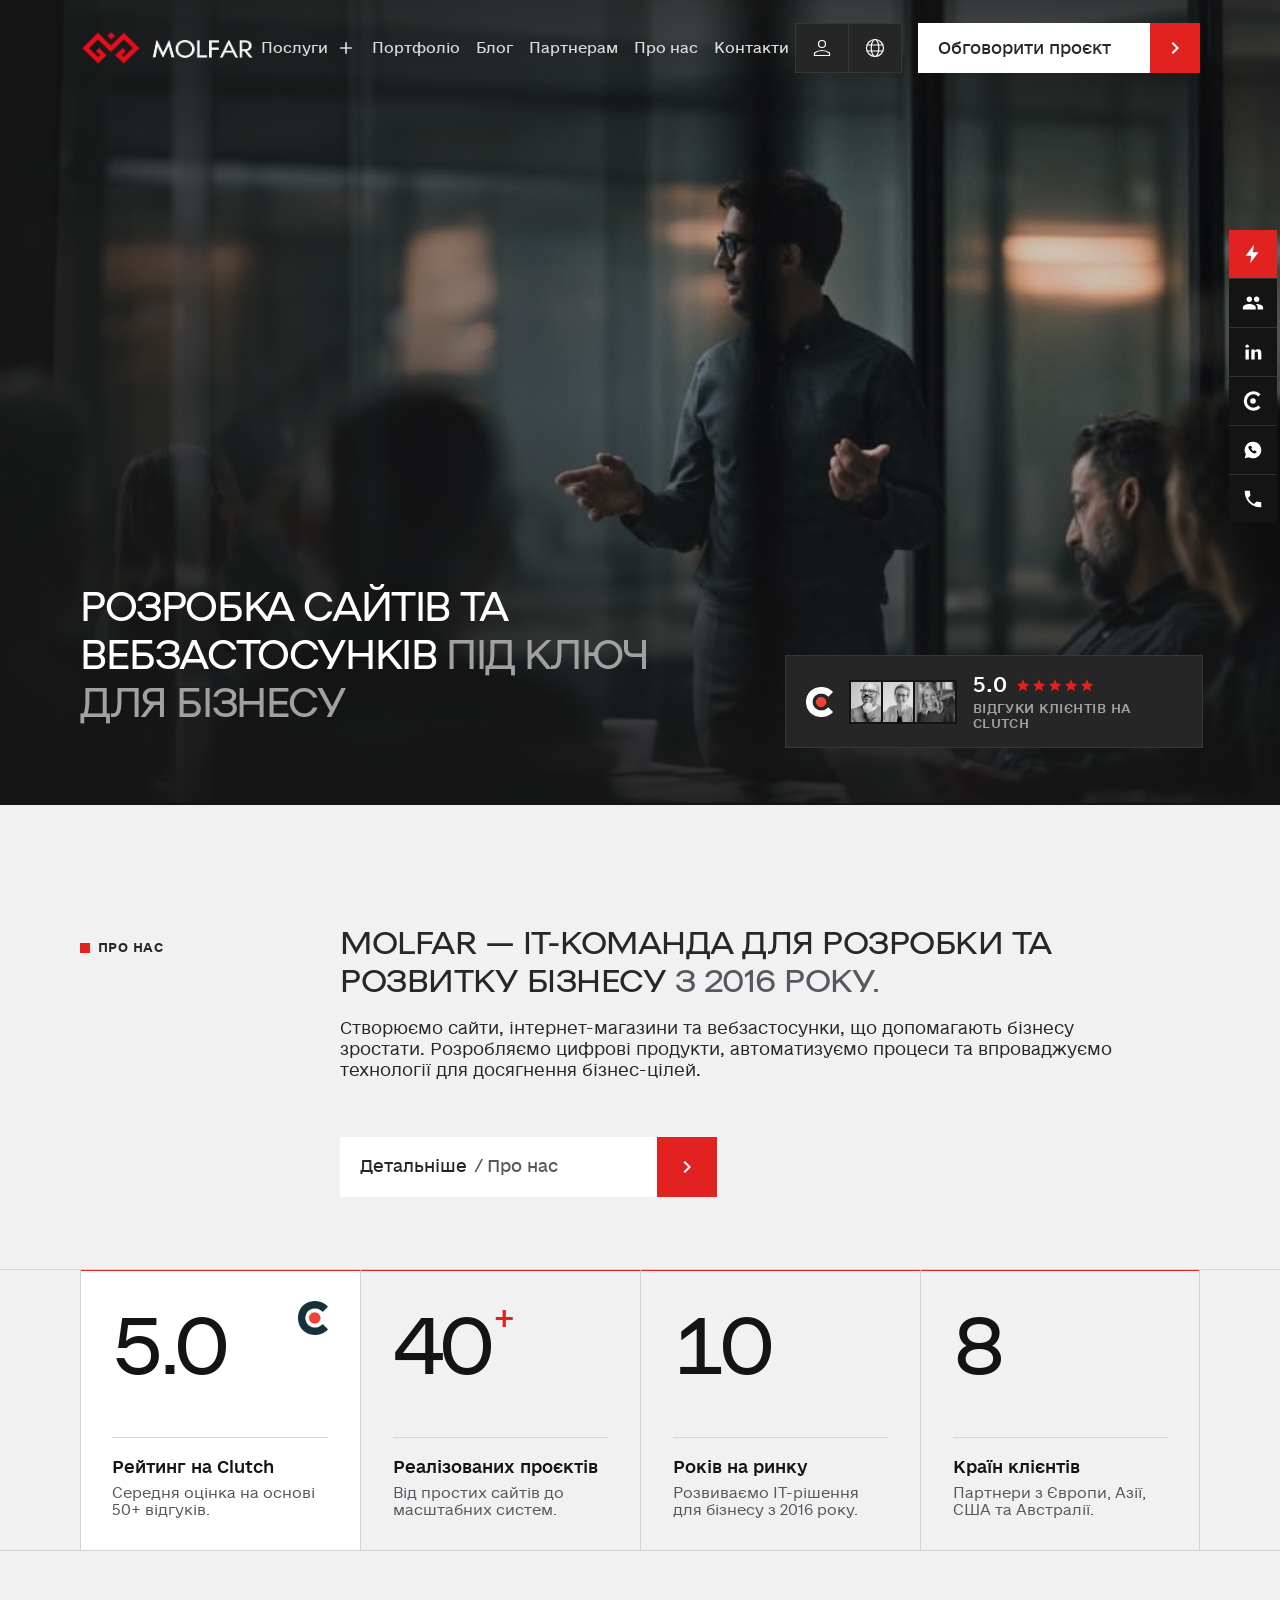
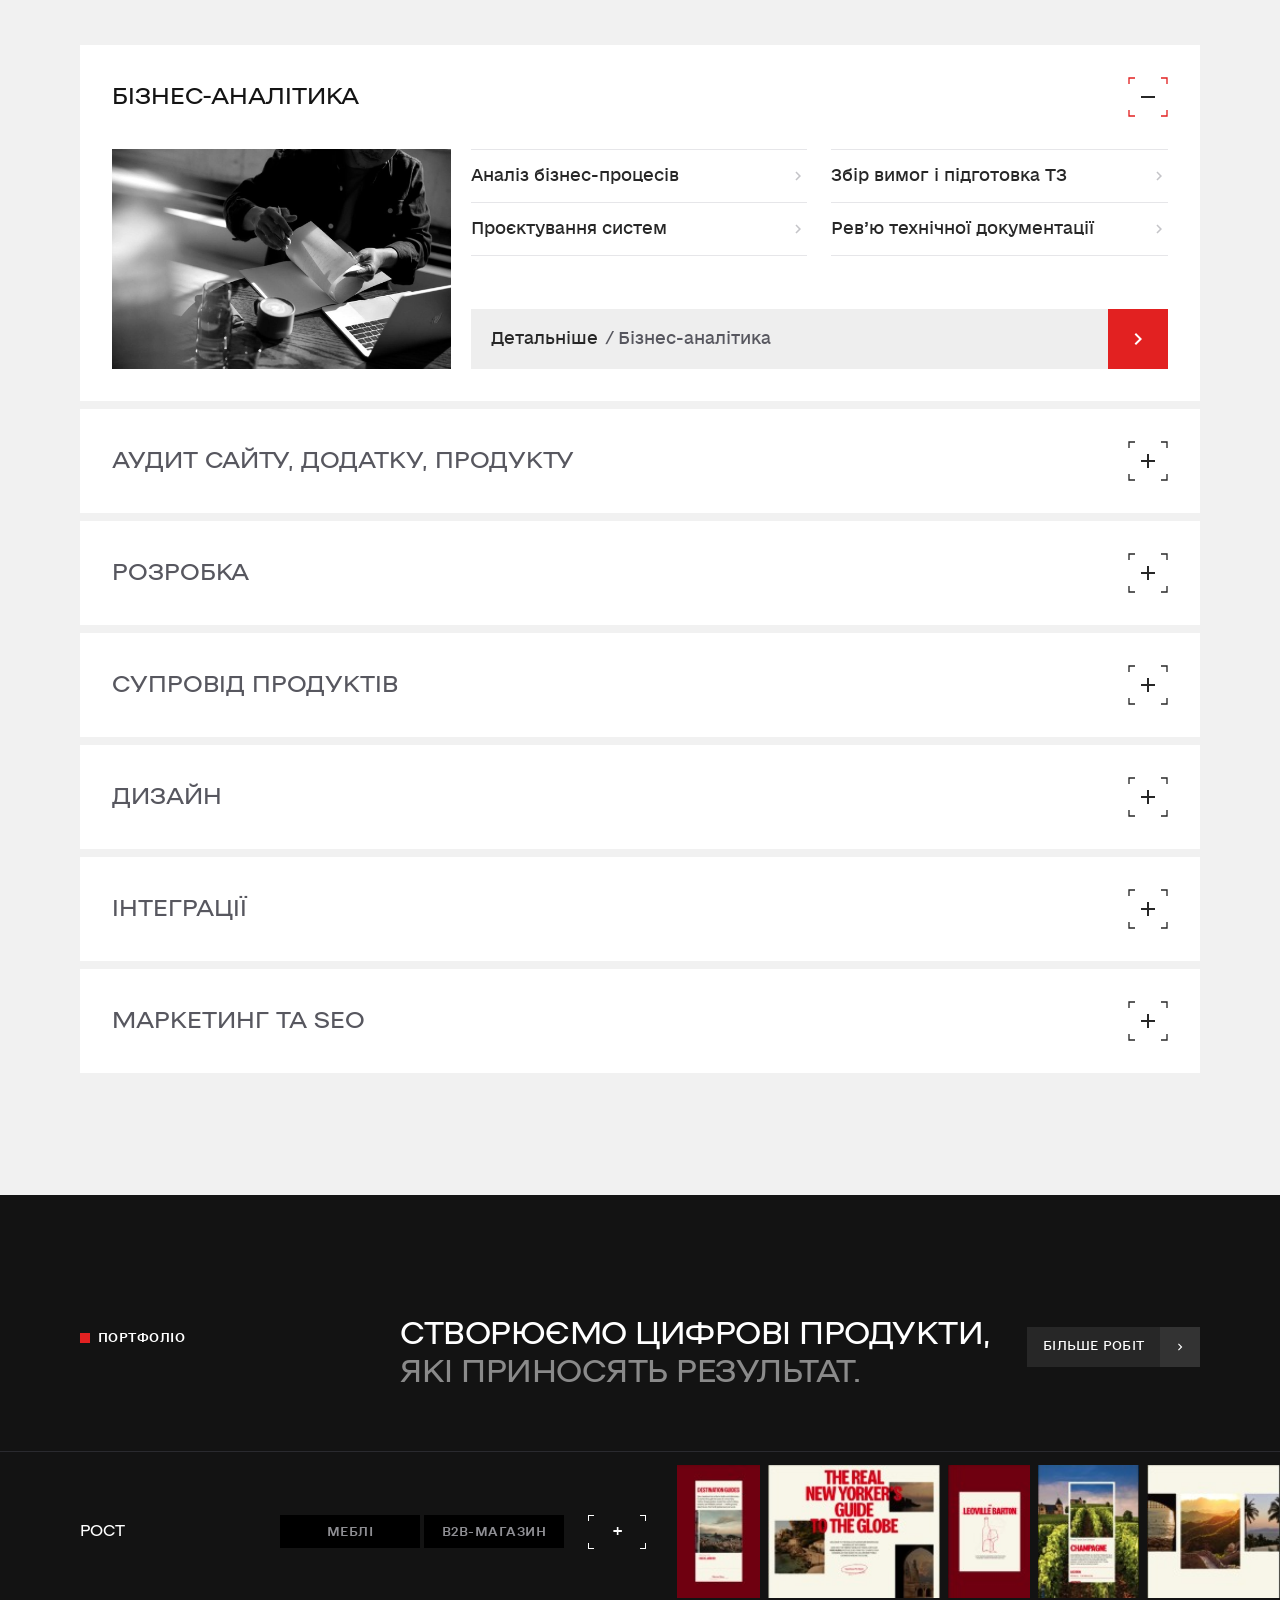
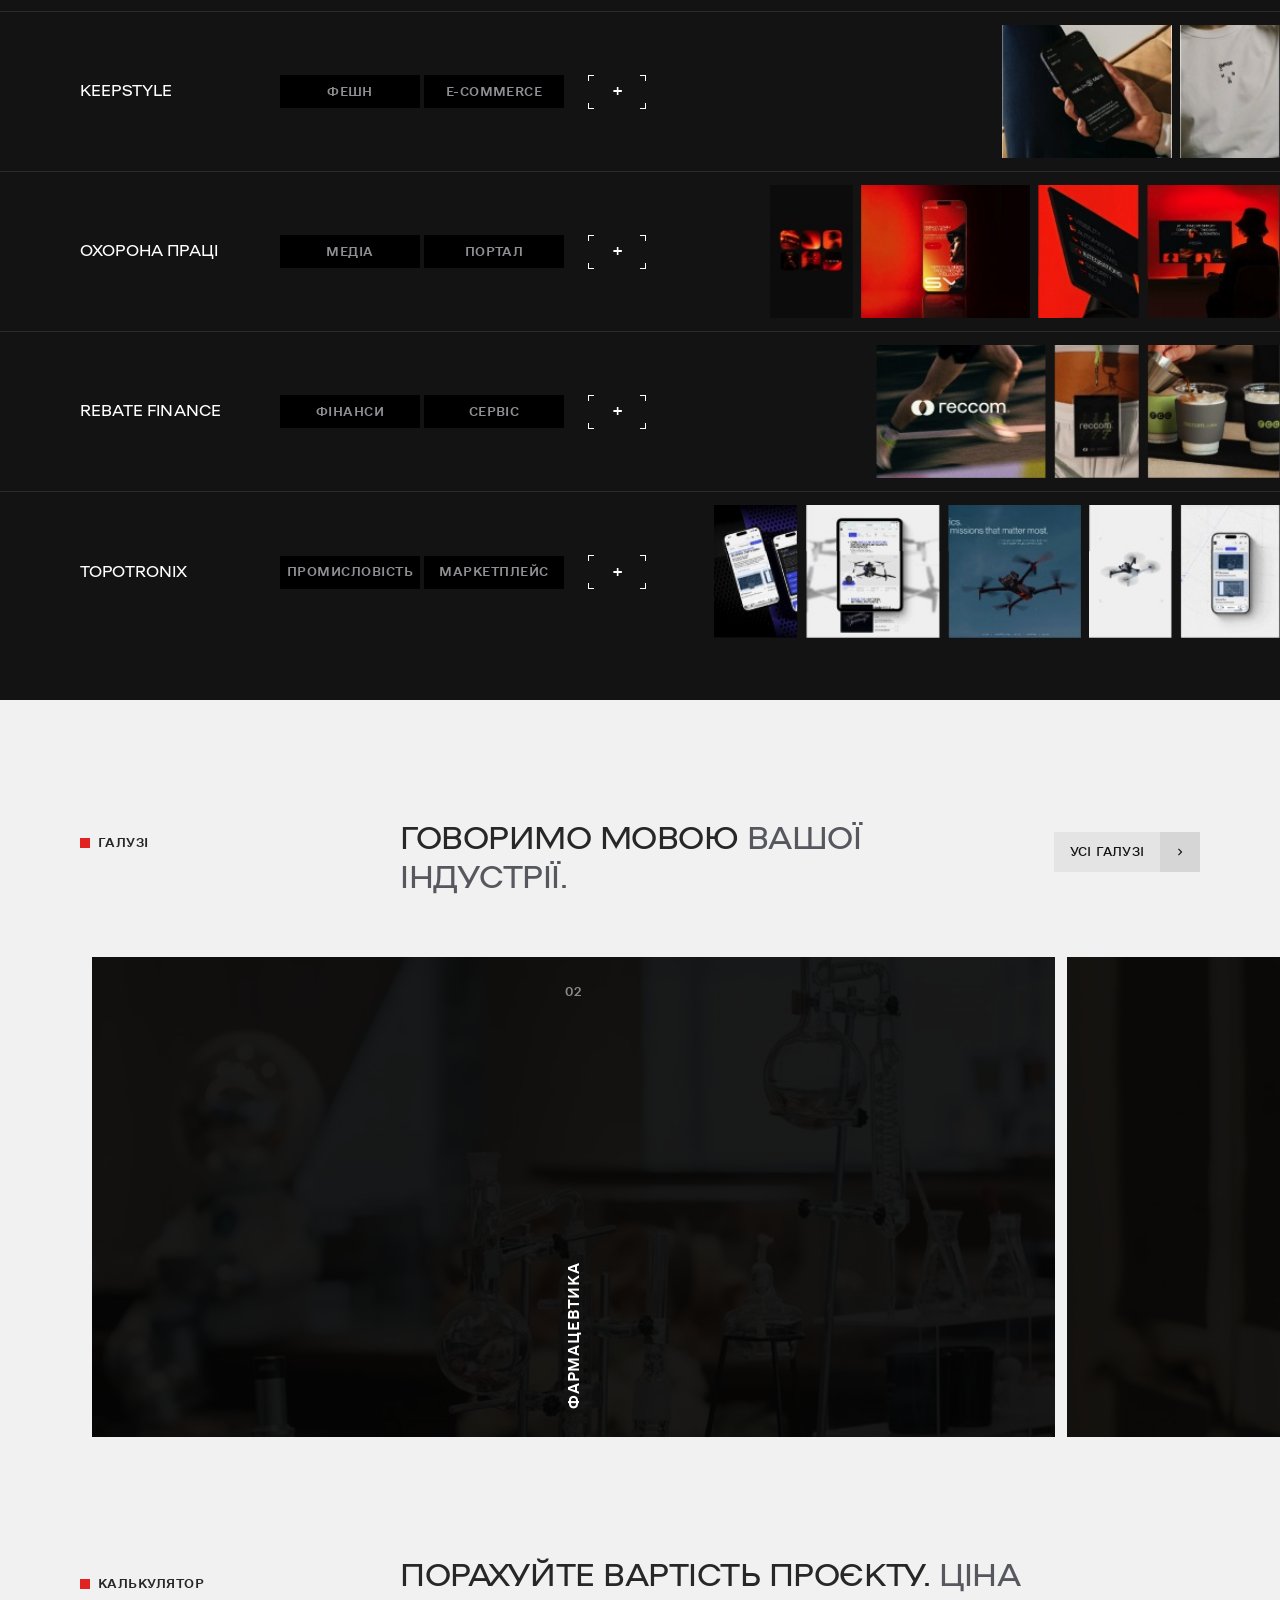
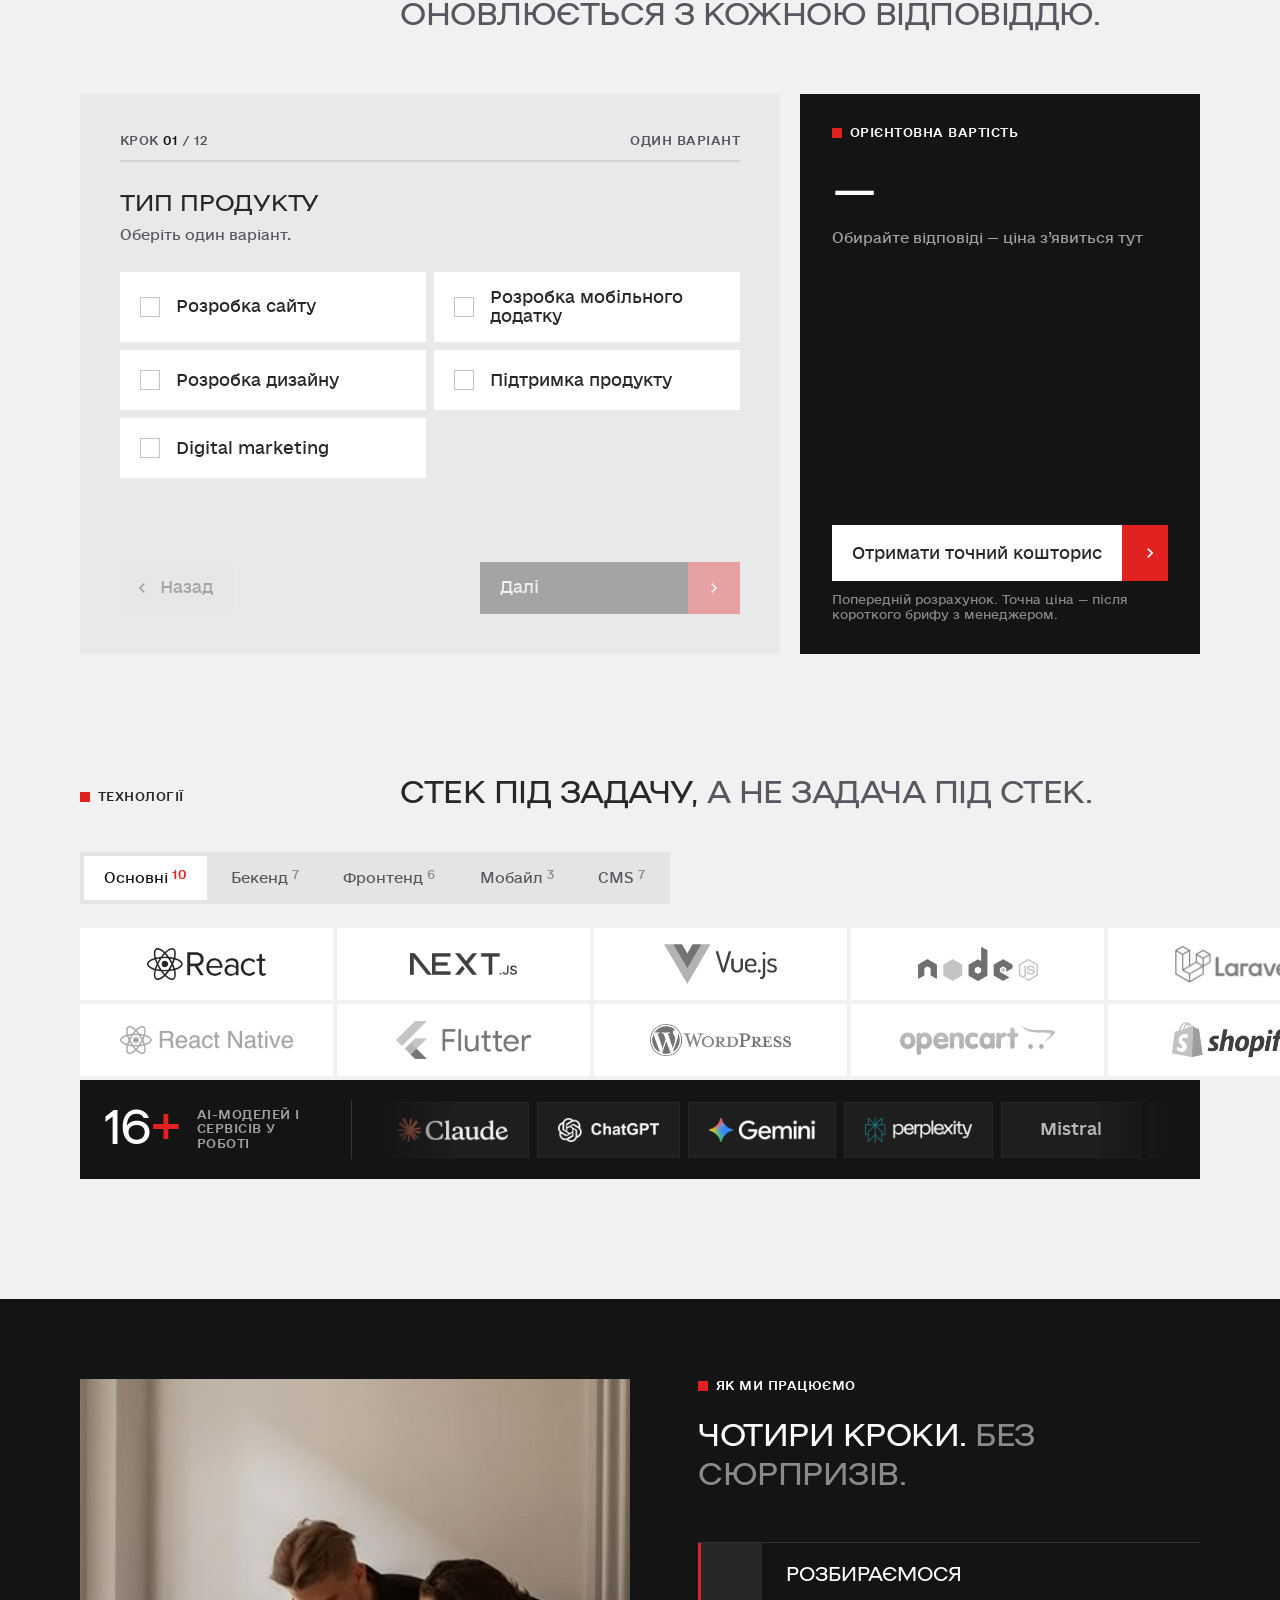
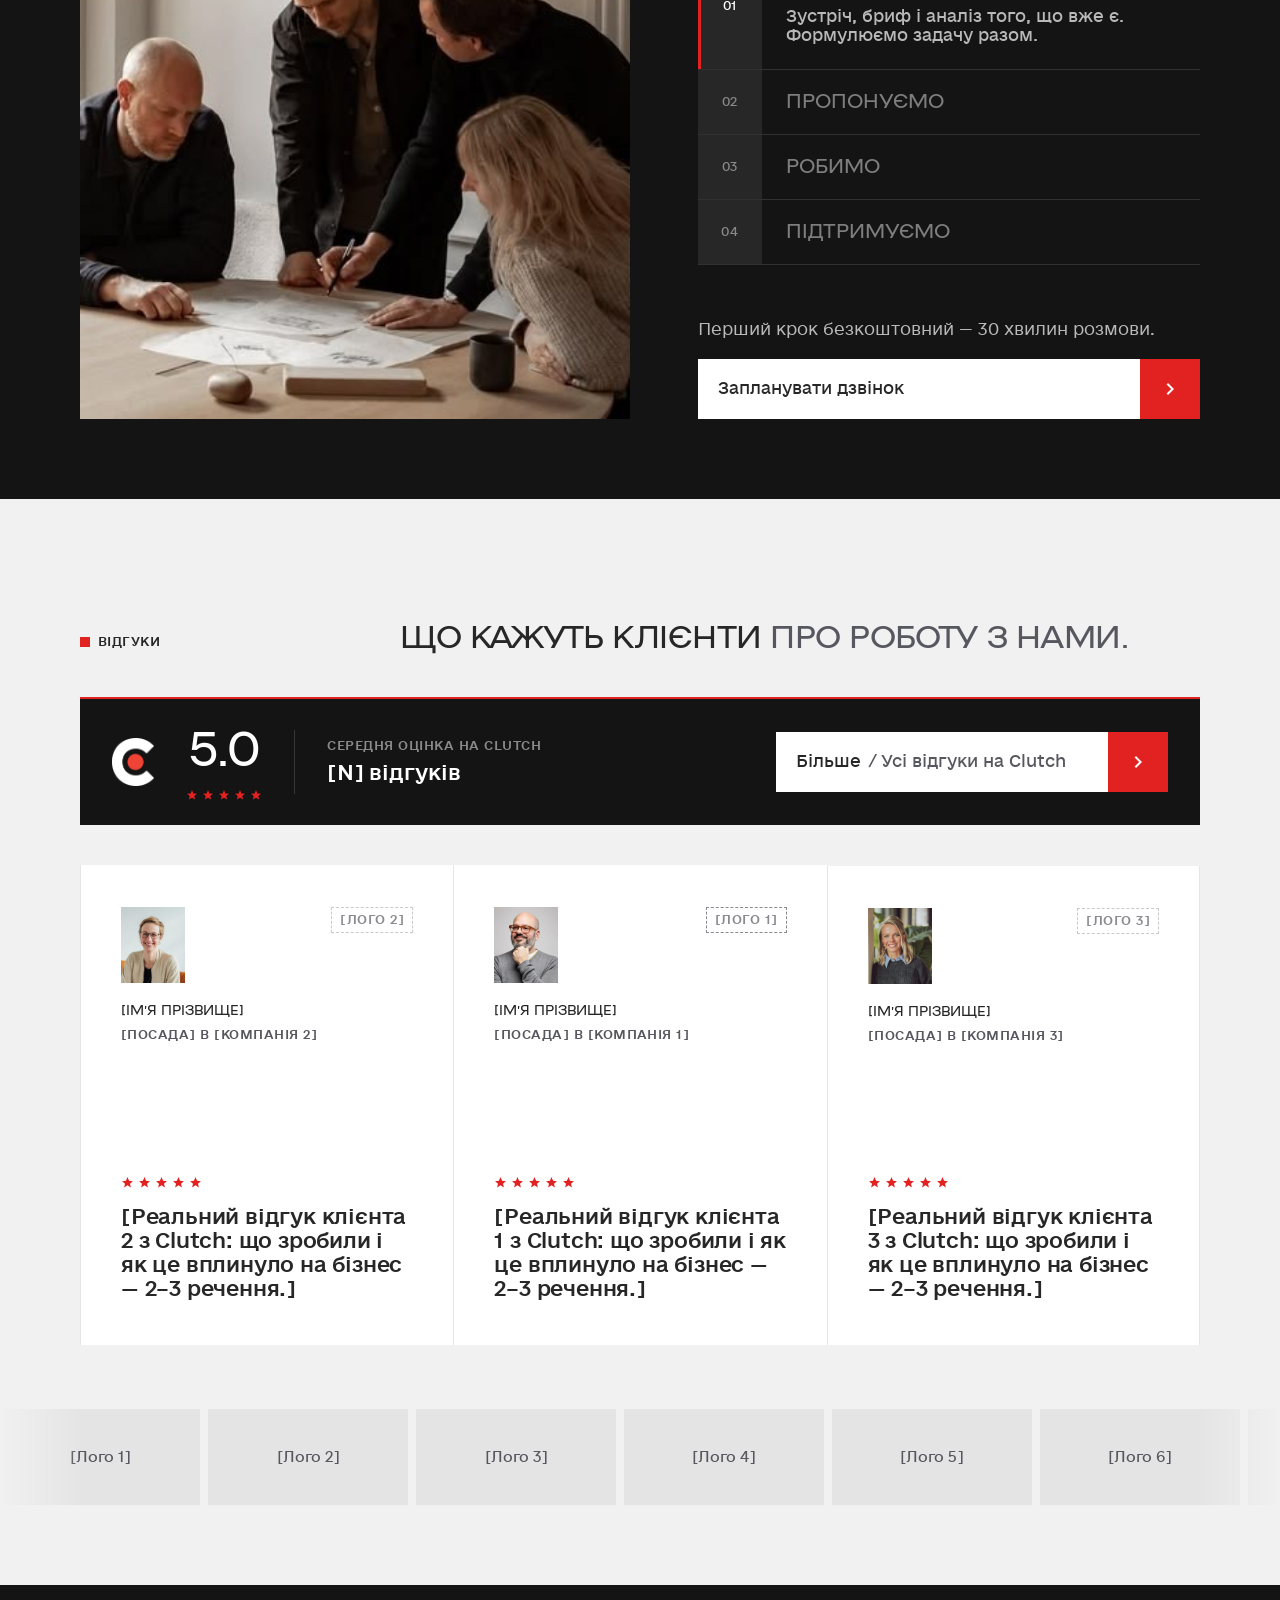
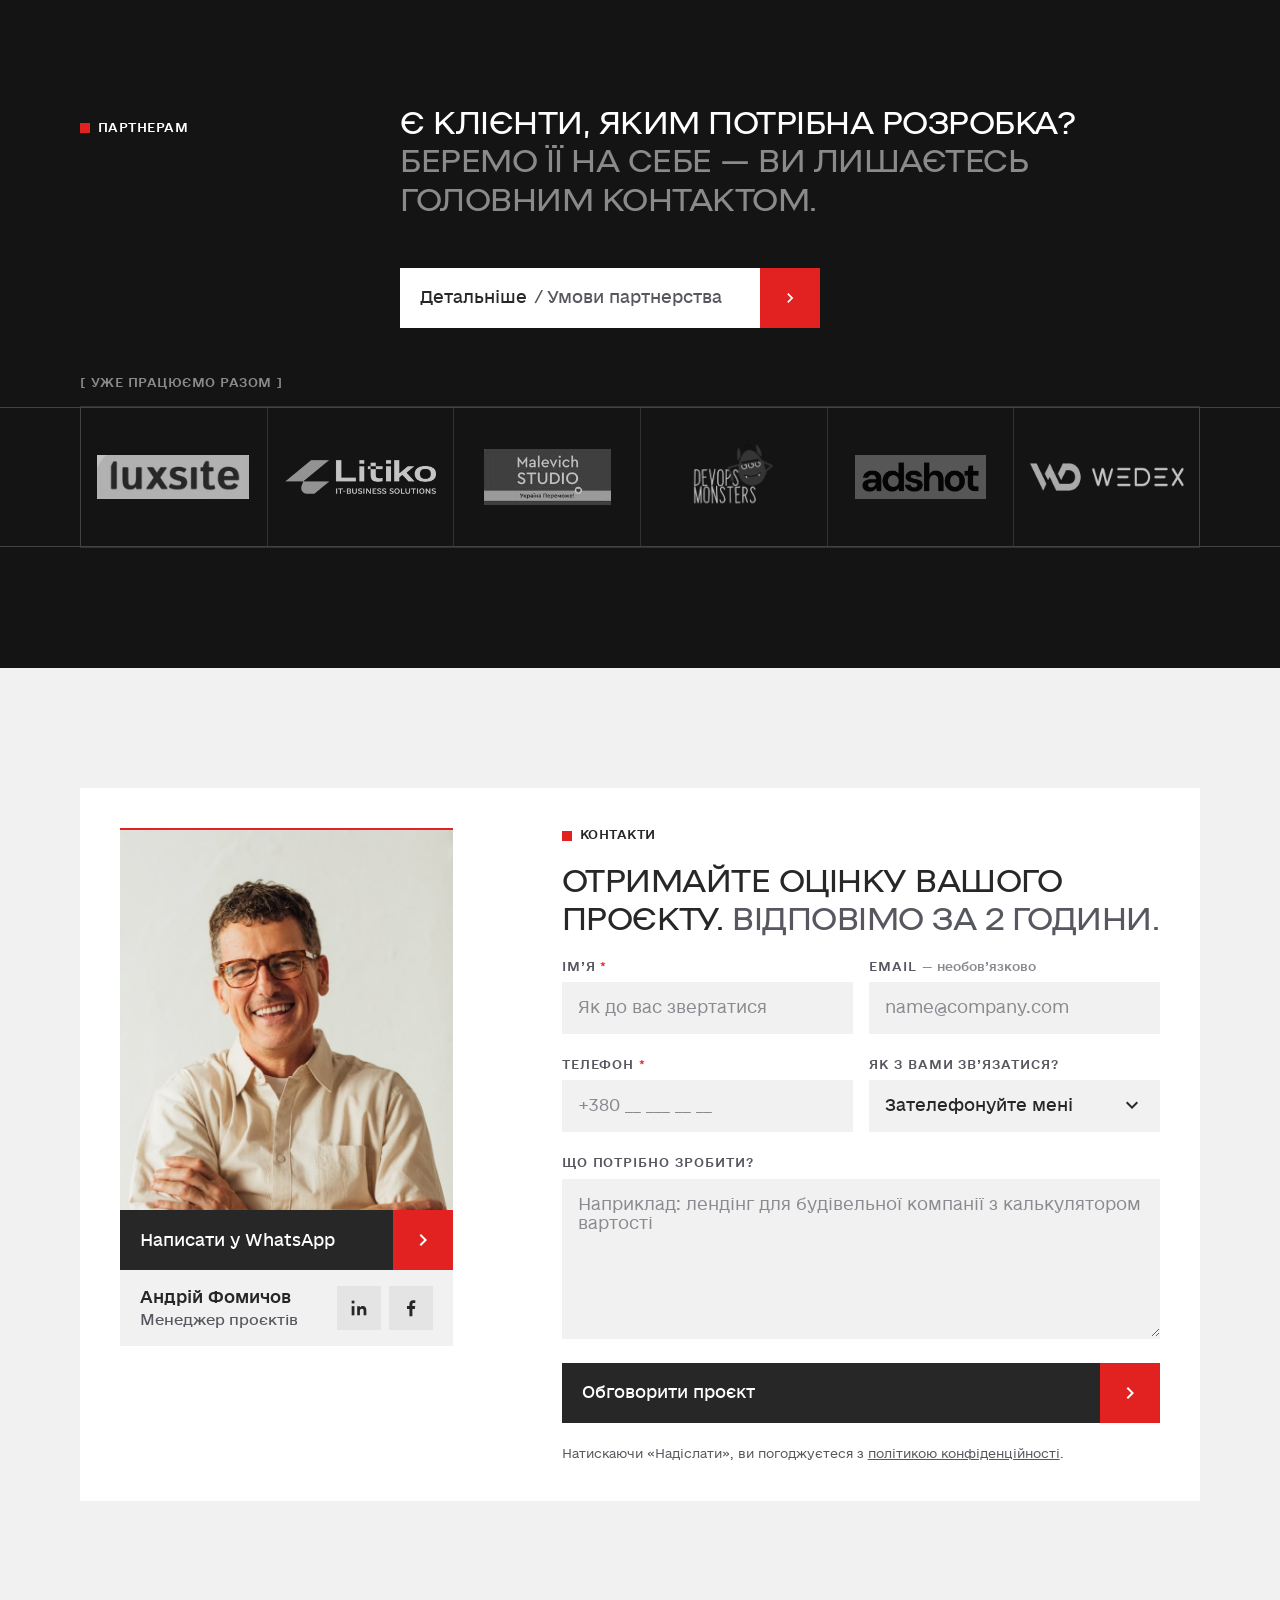
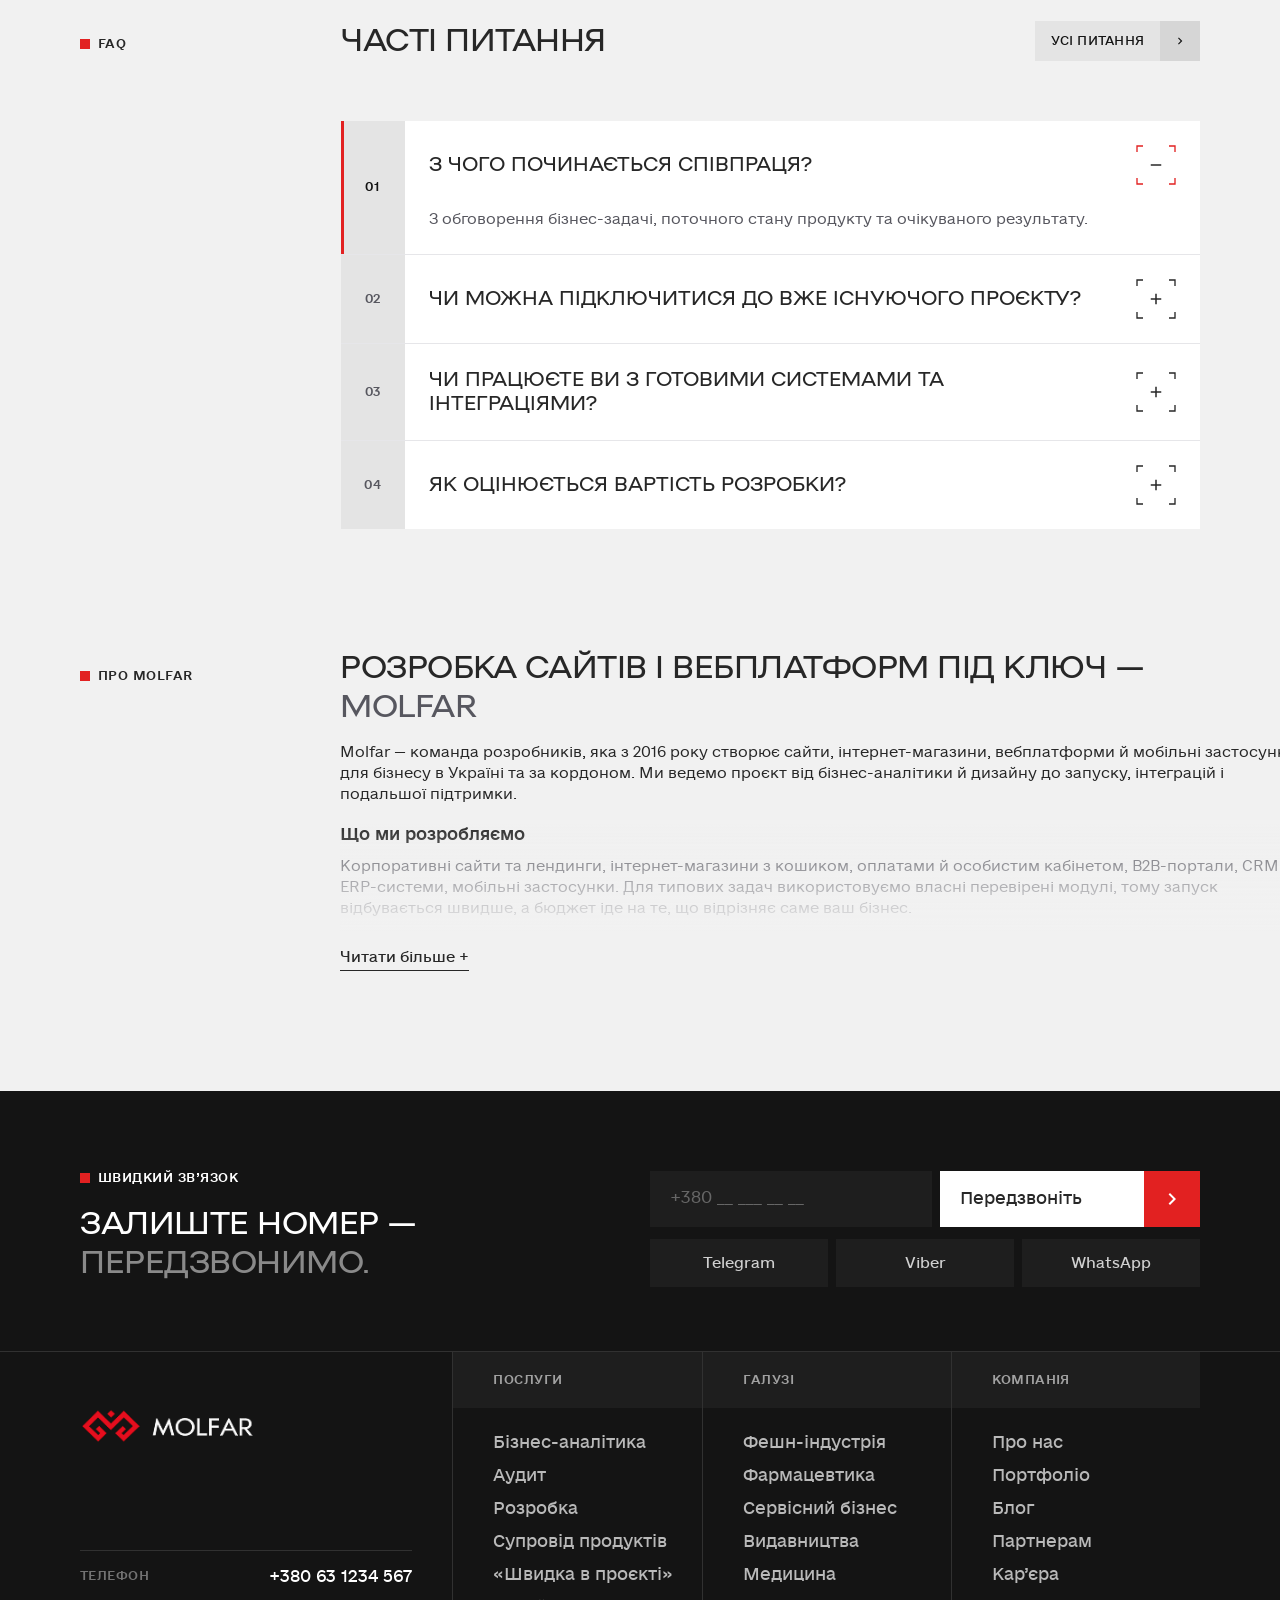
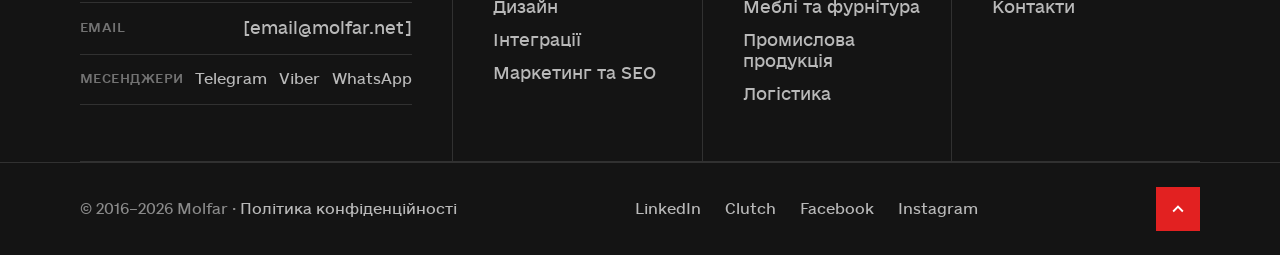
==== commit a0e3d5c6: "Головна: адаптив, токени, ховери й система руху - Одна адаптивна сторінка 1280–1920 / планшет / моба" ====
--- a/index.html
+++ b/index.html
@@ -13,35 +13,35 @@
 body{margin:0;background:#f1f1f1}
 a{color:#272727}a:hover{color:#272727}
 a:focus-visible,summary:focus-visible,input:focus-visible,select:focus-visible,textarea:focus-visible{outline:2px solid #272727;outline-offset:2px;box-shadow:0 0 0 2px #ffffff}
-.wrap{padding-left:80px;padding-right:80px;box-sizing:border-box}
-.ey{display:inline-flex;align-items:center;gap:8px;font-family:"Helvetica Neue",Helvetica,Arial,sans-serif;font-weight:500;font-size:14px;line-height:14px;text-transform:uppercase}
+.wrap{padding-left:var(--pad-x);padding-right:var(--pad-x);box-sizing:border-box}
+.ey{display:inline-flex;align-items:center;gap:8px;font-family:"Helvetica Neue",Helvetica,Arial,sans-serif;font-weight:500;font-size:14px;line-height:120%;text-transform:uppercase}
 .ey::before{content:"";width:6px;height:6px;background:#e22121;flex:none}
-.mono{font-family:"Helvetica Neue",Helvetica,Arial,sans-serif;font-weight:500;font-size:12px;line-height:14.4px;letter-spacing:.01em;text-transform:uppercase}
+.mono{font-family:"Helvetica Neue",Helvetica,Arial,sans-serif;font-weight:500;font-size:12px;line-height:120%;letter-spacing:.01em;text-transform:uppercase}
 .up{text-transform:uppercase}
 .split{display:inline-flex;align-items:stretch;height:60px;text-decoration:none;width:377px;box-sizing:border-box}
-.split .l{flex:1;display:flex;align-items:center;gap:6px;padding:0 20px;font-size:18px;line-height:24px;white-space:nowrap}
+.split .l{flex:1;display:flex;align-items:center;gap:8px;padding:0 20px;font-size:16px;line-height:120%;white-space:nowrap}
 .split .t{width:60px;flex:none;background:#e22121;color:#ffffff;display:flex;align-items:center;justify-content:center}
 .split.dark .l{background:#272727;color:#ffffff}
 .split.light .l{background:#ffffff;color:#272727}
 .split.muted .l{background:#eeeeee;color:#272727}
 .split .crumb{color:#57575f}
-.brk{width:40px;height:40px;flex:none;display:inline-flex;align-items:center;justify-content:center;position:relative;font-size:16px;line-height:16px}
+.brk{width:40px;height:40px;flex:none;display:inline-flex;align-items:center;justify-content:center;position:relative;font-size:16px;line-height:120%}
 .brk svg.c{position:absolute;inset:0}
 details>summary{list-style:none;cursor:pointer}
 details>summary::-webkit-details-marker{display:none}
 details[open] .plus{transform:rotate(45deg)}
 details[open] .ttl{color:#272727}
 .field{display:flex;flex-direction:column;gap:8px}
-.field input,.field select,.field textarea{font:inherit;font-size:18px;line-height:24px;color:#272727;background:#eeeeee;border:1px solid #57575f;border-radius:0;padding:16px 20px;box-sizing:border-box;width:100%}
+.field input,.field select,.field textarea{font:inherit;font-size:16px;line-height:120%;color:#272727;background:#eeeeee;border:1px solid #57575f;border-radius:0;padding:16px 20px;box-sizing:border-box;width:100%}
 .chip{display:inline-flex;align-items:center;gap:8px;height:40px;padding:0 16px;background:#eeeeee;font-size:16px;cursor:pointer}
 .chip input{accent-color:#e22121;margin:0}
 .tag{display:inline-flex;align-items:center;height:32px;padding:0 12px;background:#eeeeee}
 /* Перший екран: темний, з анімованим знаком */
 .h6 a{color:#ffffff}
 .h6 a:focus-visible{outline-color:#ffffff;box-shadow:0 0 0 2px #141414}
-.h6-mono{font-family:"Helvetica Neue",Helvetica,Arial,sans-serif;font-weight:500;font-size:12px;line-height:14.4px;letter-spacing:.01em;text-transform:uppercase}
-.h6-nv{display:inline-flex;align-items:center;gap:6px;height:96px;text-decoration:none;font-size:16px;white-space:nowrap}
-.h6-cta{display:inline-flex;align-items:center;gap:16px;font-size:16px;line-height:16px;font-weight:500;letter-spacing:-0.25px;text-transform:uppercase;text-decoration:none;white-space:nowrap}
+.h6-mono{font-family:"Helvetica Neue",Helvetica,Arial,sans-serif;font-weight:500;font-size:12px;line-height:120%;letter-spacing:.01em;text-transform:uppercase}
+.h6-nv{display:inline-flex;align-items:center;gap:8px;height:96px;text-decoration:none;font-size:16px;white-space:nowrap}
+.h6-cta{display:inline-flex;align-items:center;gap:16px;font-size:16px;line-height:120%;font-weight:500;letter-spacing:-0.25px;text-transform:uppercase;text-decoration:none;white-space:nowrap}
 .h6-cta i{width:32px;height:32px;background:#e22121;color:#ffffff;display:inline-flex;align-items:center;justify-content:center}
 .h6-stage{position:absolute;left:50%;top:480px;width:1040px;margin-left:-520px;perspective:1400px}
 .h6-spin{transform:none}
@@ -61,30 +61,30 @@
 .pf a{color:inherit}
 .pf-head{position:relative;height:269px;box-sizing:border-box;padding:0 64px;border-bottom:1px solid #2a2a2f}
 .pf-head .ey{position:absolute;left:64px;top:98px;color:#ffffff}
-.pf-h2{position:absolute;left:397px;top:100px;margin:0;width:440px;font-size:30px;line-height:40px;font-weight:500;letter-spacing:.2px;text-transform:uppercase}
-.pf-h2 span{color:#ffffff80}
-.pf-more{position:absolute;right:64px;top:199px;display:inline-flex;align-items:center;gap:8px;font-size:13px;line-height:13px;font-weight:500;text-transform:uppercase;text-decoration:none}
+.pf-h2{position:absolute;left:397px;top:100px;margin:0;width:440px;font-size:30px;line-height:120%;font-weight:500;letter-spacing:.2px;text-transform:uppercase}
+.pf-h2 span{color:#8a8a8a}
+.pf-more{position:absolute;right:64px;top:199px;display:inline-flex;align-items:center;gap:8px;font-size:12px;line-height:120%;font-weight:500;text-transform:uppercase;text-decoration:none}
 .pf-more i{width:20px;height:20px;background:#e22121;color:#ffffff;display:inline-flex;align-items:center;justify-content:center}
 .pf-row{position:relative;display:flex;align-items:center;height:160px;border-bottom:1px solid #2a2a2f;text-decoration:none;transition:background .2s,color .2s}
 .pf-row:last-child{border-bottom:0}
-.pf-name{position:absolute;left:64px;font-size:16px;line-height:20px}
-.pf-tags{position:absolute;left:240px;display:flex;gap:3px}
-.pf-tag{display:inline-flex;align-items:center;height:33px;padding:0 10px;background:#000000;color:#8e8e93;font-family:"Helvetica Neue",Helvetica,Arial,sans-serif;font-weight:500;font-size:11px;letter-spacing:.02em;text-transform:uppercase}
+.pf-name{position:absolute;left:64px;font-size:16px;line-height:120%}
+.pf-tags{position:absolute;left:240px;display:flex;gap:4px}
+.pf-tag{display:inline-flex;align-items:center;height:33px;padding:0 12px;background:#000000;color:#8e8e93;font-family:"Helvetica Neue",Helvetica,Arial,sans-serif;font-weight:500;font-size:12px;letter-spacing:.02em;text-transform:uppercase}
 .pf-row.out .pf-tag{background:transparent;box-shadow:inset 0 0 0 1px #3a3a3a}
-.pf-open{position:absolute;left:600px;display:inline-flex;align-items:center;gap:8px;height:34px;min-width:34px;justify-content:center;font-size:18px;white-space:nowrap}
+.pf-open{position:absolute;left:600px;display:inline-flex;align-items:center;gap:8px;height:34px;min-width:34px;justify-content:center;font-size:16px;white-space:nowrap}
 .pf-open b{font-size:14px}
 .pf-open::before,.pf-open::after{content:"";position:absolute;inset:0;pointer-events:none;border:1.3px solid currentColor;
- -webkit-mask:linear-gradient(#000 0 0) top left/6px 6px no-repeat,linear-gradient(#000 0 0) top right/6px 6px no-repeat,linear-gradient(#000 0 0) bottom left/6px 6px no-repeat,linear-gradient(#000 0 0) bottom right/6px 6px no-repeat;
- mask:linear-gradient(#000 0 0) top left/6px 6px no-repeat,linear-gradient(#000 0 0) top right/6px 6px no-repeat,linear-gradient(#000 0 0) bottom left/6px 6px no-repeat,linear-gradient(#000 0 0) bottom right/6px 6px no-repeat}
+ -webkit-mask:linear-gradient(#000000 0 0) top left/6px 6px no-repeat,linear-gradient(#000000 0 0) top right/6px 6px no-repeat,linear-gradient(#000000 0 0) bottom left/6px 6px no-repeat,linear-gradient(#000000 0 0) bottom right/6px 6px no-repeat;
+ mask:linear-gradient(#000000 0 0) top left/6px 6px no-repeat,linear-gradient(#000000 0 0) top right/6px 6px no-repeat,linear-gradient(#000000 0 0) bottom left/6px 6px no-repeat,linear-gradient(#000000 0 0) bottom right/6px 6px no-repeat}
 .pf-open::after{display:none}
 .pf-open b{font-weight:400;display:none}
-.pf-row.wide .pf-open,.pf-row:hover .pf-open{padding:0 10px}
+.pf-row.wide .pf-open,.pf-row:hover .pf-open{padding:0 12px}
 .pf-row.wide .pf-open b,.pf-row:hover .pf-open b{display:inline}
-.pf-imgs{position:absolute;right:0;top:13px;display:flex;gap:6px}
+.pf-imgs{position:absolute;right:0;top:13px;display:flex;gap:8px}
 .pf-imgs img{height:133px;width:auto;display:block}
 .pf-row.on,.pf-row:hover{background:#ffffff;color:#272727}
 .pf-row.on .pf-tag,.pf-row:hover .pf-tag{background:#000000;color:#ffffff;box-shadow:none}
-.ft-a{color:#ffffff;text-decoration:none;font-size:16px;line-height:22px}
+.ft-a{color:#ffffff;text-decoration:none;font-size:16px;line-height:120%}
 .ft-a:hover{color:#ffffff;text-decoration:underline}
 /* Галузі: слайдер-акордеон */
 .ind-track{display:flex;gap:8px;height:480px}
@@ -94,16 +94,16 @@
 .ind-card::before{content:"";position:absolute;left:0;right:0;top:0;height:2px;background:#e22121;z-index:2;opacity:0;transition:opacity .2s}
 .ind-bg{position:absolute;inset:0;background:#3a3a3a}
 .ind-bg::after{content:"";position:absolute;inset:0;background:#000000bf;transition:background .3s}
-.ind-no{position:absolute;left:16px;top:20px;font-family:"Helvetica Neue",Helvetica,Arial,sans-serif;font-size:12px;color:#ffffff99;transition:opacity .2s}
-.ind-v{position:absolute;left:16px;bottom:64px;writing-mode:vertical-rl;transform:rotate(180deg);font-size:18px;line-height:22px;font-weight:500;text-transform:uppercase;letter-spacing:.02em;white-space:nowrap;transition:opacity .2s}
+.ind-no{position:absolute;left:16px;top:20px;font-family:"Helvetica Neue",Helvetica,Arial,sans-serif;font-size:12px;color:#a1a1a1;transition:opacity .2s}
+.ind-v{position:absolute;left:16px;bottom:64px;writing-mode:vertical-rl;transform:rotate(180deg);font-size:16px;line-height:120%;font-weight:500;text-transform:uppercase;letter-spacing:.02em;white-space:nowrap;transition:opacity .2s}
 .ind-body{position:absolute;left:28px;right:28px;top:28px;bottom:28px;display:flex;flex-direction:column;gap:16px;min-width:500px;opacity:0;transition:opacity .25s}
-.ind-lb{display:flex;align-items:center;gap:8px;font-size:13px;line-height:16px;font-weight:500;letter-spacing:.07em;text-transform:uppercase;margin-bottom:auto}
-.ind-t{font-size:30px;line-height:36px;font-weight:500;text-transform:uppercase;max-width:440px}
+.ind-lb{display:flex;align-items:center;gap:8px;font-size:12px;line-height:120%;font-weight:500;letter-spacing:.07em;text-transform:uppercase;margin-bottom:auto}
+.ind-t{font-size:30px;line-height:120%;font-weight:500;text-transform:uppercase;max-width:440px}
 .ind-chips{display:flex;flex-wrap:wrap;gap:4px}
-.ind-chip{display:inline-flex;align-items:center;height:30px;padding:0 12px;background:#ffffff1f;font-size:14px}
+.ind-chip{display:inline-flex;align-items:center;height:30px;padding:0 12px;background:#313131;font-size:14px}
 .ind-foot{display:flex;align-items:center;justify-content:space-between;padding-top:8px}
-.ind-l{font-size:15px;text-decoration:underline;text-underline-offset:3px}
-.ind-bar{display:block;height:2px;background:#ffffff33}
+.ind-l{font-size:14px;text-decoration:underline;text-underline-offset:3px}
+.ind-bar{display:block;height:2px;background:#434343}
 .ind-bar i{display:block;width:0;height:2px;background:#ffffff}
 .ind-card.on .ind-bar i{animation:indfill 6s linear forwards}
 .ind-track:hover .ind-bar i{animation-play-state:paused}
@@ -125,16 +125,16 @@
 .rb-tab{transition:width .2s,background .2s}
 .rb-tab:hover{width:56px;background:#c01b1b}
 /* Форма заявки */
-.fl{display:flex;flex-direction:column;gap:10px}
-.fl-l{font-size:11px;line-height:14px;font-weight:500;letter-spacing:.06em;text-transform:uppercase;color:#272727}
-.fl input,.fl select,.fl textarea{font:inherit;font-size:17px;line-height:24px;color:#272727;background:#f1f1f1;border:0;border-bottom:1px solid transparent;border-radius:0;padding:12px 16px;min-height:48px;box-sizing:border-box;width:100%}
+.fl{display:flex;flex-direction:column;gap:12px}
+.fl-l{font-size:12px;line-height:120%;font-weight:500;letter-spacing:.06em;text-transform:uppercase;color:#272727}
+.fl input,.fl select,.fl textarea{font:inherit;font-size:16px;line-height:120%;color:#272727;background:#f1f1f1;border:0;border-bottom:1px solid transparent;border-radius:0;padding:12px 16px;min-height:48px;box-sizing:border-box;width:100%}
 .fl textarea{resize:vertical;min-height:160px}
 .fl input:focus,.fl select:focus,.fl textarea:focus{outline:none;border-bottom-color:#e22121;background:#ebebeb}
-.fl-go{display:flex;align-items:center;justify-content:space-between;height:60px;padding:0 20px 0 24px;margin-top:8px;background:#e22121;color:#ffffff;text-decoration:none;font-size:18px;font-weight:500;transition:background .2s}
+.fl-go{display:flex;align-items:center;justify-content:space-between;height:60px;padding:0 20px 0 24px;margin-top:8px;background:#e22121;color:#ffffff;text-decoration:none;font-size:16px;font-weight:500;transition:background .2s}
 .fl-go:hover{background:#c01b1b;color:#ffffff}
 .fl input::placeholder,.fl textarea::placeholder{color:#8a8a90}
 .fl-send{display:flex;align-items:stretch;height:48px;background:#f1f1f1;color:#272727;text-decoration:none}
-.fl-send>span{flex:1;display:flex;align-items:center;gap:6px;padding:0 16px;font-size:15px}
+.fl-send>span{flex:1;display:flex;align-items:center;gap:8px;padding:0 16px;font-size:14px}
 .fl-send i{width:48px;flex:none;background:#272727;color:#ffffff;display:flex;align-items:center;justify-content:center;transition:background .2s}
 .fl-send:hover i{background:#e22121}
 .h6-seg{stroke-dasharray:1;stroke-dashoffset:1;animation:h6seg 6s cubic-bezier(.7,0,.2,1) infinite}
@@ -143,85 +143,85 @@
 @keyframes h6segd{0%,22%{opacity:0}30%,80%{opacity:1}92%,100%{opacity:0}}
 @media (prefers-reduced-motion: reduce){.h6-seg,.h6-segd{animation:none;stroke-dashoffset:0;opacity:1}}
 .h6-ghost{display:inline-flex;align-items:stretch;height:52px;text-decoration:none;align-self:flex-start}
-.h6-ghost span{display:flex;align-items:center;padding:0 24px;background:#ffffff14;color:#ffffff;font-size:16px;transition:background .2s}
+.h6-ghost span{display:flex;align-items:center;padding:0 24px;background:#262626;color:#ffffff;font-size:16px;transition:background .2s}
 .h6-ghost i{width:52px;background:#e22121;color:#ffffff;display:flex;align-items:center;justify-content:center}
-.h6-ghost:hover span{background:#ffffff26}
+.h6-ghost:hover span{background:#373737}
 /* Мітки й теги: Helvetica Neue капсом з трекінгом замість Geist Mono */
 .ey,.mono,.h6-mono,.pf-tag,.ind-no{letter-spacing:.07em}
-.ey{font-size:13px}
+.ey{font-size:12px}
 .sv-list{list-style:none;margin:0;padding:0;border-bottom:1px solid #e6e6e9}
-.sv-row{display:flex;align-items:center;gap:14px;padding:16px 0;border-top:1px solid #e6e6e9;font-size:17px;line-height:24px;color:#272727;text-decoration:none;transition:color .2s}
+.sv-row{display:flex;align-items:center;gap:16px;padding:16px 0;border-top:1px solid #e6e6e9;font-size:16px;line-height:120%;color:#272727;text-decoration:none;transition:color .2s}
 .sv-row::before{content:"";width:6px;height:6px;background:#e22121;flex:none}
 .sv-row i{margin-left:auto;color:#b4b4ba;display:flex;transition:color .2s,transform .2s}
 .sv-row:hover{color:#e22121}
 .sv-row:hover i{color:#e22121;transform:translateX(4px)}
 /* Шапка портфоліо — як у всіх секціях */
 .pf{padding-top:120px}
-.pf-head{height:auto!important;display:flex;align-items:flex-start;gap:20px;padding:0 80px 60px!important}
+.pf-head{height:auto!important;display:flex;align-items:flex-start;gap:20px;padding:0 var(--pad-x) 60px!important}
 .pf-head .ey{position:static!important;width:300px;flex:none;padding-top:16px}
-.pf-h2{position:static!important;width:auto!important;flex:1;font-size:36px!important;line-height:44px!important;letter-spacing:-.5px!important}
+.pf-h2{position:static!important;width:auto!important;flex:1;font-size:32px!important;line-height:120%!important;letter-spacing:-.5px!important}
 .pf-more{position:static!important;align-self:flex-start;margin-top:12px}
 /* Рядки портфоліо: потоком, без накладань; «Переглянути» — лише при наведенні */
-.pf-row{padding-left:80px;box-sizing:border-box}
-.pf-name{position:static!important;width:200px;flex:none;font-size:18px;line-height:24px;text-transform:uppercase;font-family:"Helvetica Neue",Helvetica,Arial,sans-serif!important;font-weight:500;letter-spacing:.01em}
+.pf-row{padding-left:var(--pad-x);box-sizing:border-box}
+.pf-name{position:static!important;width:200px;flex:none;font-size:16px;line-height:120%;text-transform:uppercase;font-family:"Helvetica Neue",Helvetica,Arial,sans-serif!important;font-weight:500;letter-spacing:.01em}
 .pf-tags{position:static!important;flex:none}
 .pf-tags .pf-tag{width:140px;box-sizing:border-box;justify-content:center;white-space:nowrap}
-.pf-open{position:relative!important;left:auto!important;margin-left:24px;padding:0 10px!important;gap:10px!important}
+.pf-open{position:relative!important;left:auto!important;margin-left:24px;padding:0 12px!important;gap:12px!important}
 .pf-open i{font-style:normal;display:inline-flex;align-items:center}
-.pf-open b{display:none!important;font-size:15px!important}
+.pf-open b{display:none!important;font-size:14px!important}
 .pf-open .pf-ar{display:none}
-.pf-row:hover .pf-open{padding:0 14px!important}
+.pf-row:hover .pf-open{padding:0 16px!important}
 .pf-row:hover .pf-open .pf-pl{display:none}
 .pf-row:hover .pf-open b{display:inline!important}
 .pf-row:hover .pf-open .pf-ar{display:none}
-.ind-d{font-size:18px;line-height:26px;color:#ffffffcc;max-width:440px}
+.ind-d{font-size:16px;line-height:120%;color:#d0d0d0;max-width:440px}
 /* Закриті картки галузей — варіант 1: номер зверху, назва знизу, по центру */
-.ind-no{left:50%!important;top:28px!important;transform:translateX(-50%);font-size:13px!important;line-height:16px;color:#ffffff80!important}
-.ind-v{left:50%!important;bottom:28px!important;transform:translateX(-50%) rotate(180deg)!important;font-size:15px!important;line-height:18px!important;letter-spacing:.06em!important}
+.ind-no{left:50%!important;top:28px!important;transform:translateX(-50%);font-size:12px!important;line-height:120%;color:#8a8a8a!important}
+.ind-v{left:50%!important;bottom:28px!important;transform:translateX(-50%) rotate(180deg)!important;font-size:14px!important;line-height:120%!important;letter-spacing:.06em!important}
 .ind-ic{display:none!important}
 .ind-btn{margin-top:4px;align-self:flex-start;display:inline-flex;align-items:stretch;height:40px}
-.ind-btn>span{display:flex;align-items:center;padding:0 14px;background:#ffffff;color:#272727;font-size:14px;white-space:nowrap}
+.ind-btn>span{display:flex;align-items:center;padding:0 16px;background:#ffffff;color:#272727;font-size:14px;white-space:nowrap}
 .ind-btn i{width:40px;background:#e22121;color:#ffffff;display:flex;align-items:center;justify-content:center}
 .ind-card.on .ind-bg::after,.ind-track .ind-card:hover .ind-bg::after{background:linear-gradient(#000000b3,#00000026 45%,#000000b3)!important}
-.ind-s{font-size:28px;line-height:36px;font-weight:500;text-transform:uppercase;color:#ffffff;max-width:460px}
-.pr-row{all:unset;box-sizing:border-box;width:100%;height:88px;display:flex;align-items:center;gap:24px;padding:0 28px;background:#1e1e1e;border-top:1px solid #ffffff1f;color:#ffffff;cursor:pointer;transition:background .2s}
+.ind-s{font-size:24px;line-height:120%;font-weight:500;text-transform:uppercase;color:#ffffff;max-width:460px}
+.pr-row{all:unset;box-sizing:border-box;width:100%;height:88px;display:flex;align-items:center;gap:24px;padding:0 28px;background:#1e1e1e;border-top:1px solid #313131;color:#ffffff;cursor:pointer;transition:background .2s}
 .pr-row:hover{background:#262626}
 .pr-row.on{background:#2a2a2a;box-shadow:inset 3px 0 0 #e22121}
-.pr-no{width:56px;font-size:40px;line-height:40px;font-weight:500;letter-spacing:-1px;color:#ffffff40}
+.pr-no{width:56px;font-size:32px;line-height:120%;font-weight:500;letter-spacing:-1px;color:#4f4f4f}
 .pr-row.on .pr-no{color:#e22121}
-.pr-t{flex:1;font-size:24px;line-height:28px;font-weight:500}
-.pr-g{padding:7px 10px;background:#ffffff14;color:#ffffffcc}
+.pr-t{flex:1;font-size:24px;line-height:120%;font-weight:500}
+.pr-g{padding:8px 12px;background:#262626;color:#d0d0d0}
 .pr-row .plus{transition:transform .25s}
 .pr-row.on .plus{transform:rotate(45deg)}
 .pr-pan{position:absolute;inset:0;background:#1e1e1e;padding:32px;box-sizing:border-box;display:flex;flex-direction:column;justify-content:space-between;animation:prIn .3s ease}
 @keyframes prIn{from{opacity:0;transform:translateX(-16px)}to{opacity:1;transform:none}}
-.pr-o{display:flex;align-items:center;gap:10px;font-size:16px;line-height:22px}
+.pr-o{display:flex;align-items:center;gap:12px;font-size:16px;line-height:120%}
 .pr-o i{width:6px;height:6px;background:#e22121;flex:none}
-.tc-tab{all:unset;box-sizing:border-box;cursor:pointer;height:36px;padding:0 14px;display:inline-flex;align-items:center;border:1px solid #2727272e;font-size:12px;line-height:14px;font-weight:500;letter-spacing:.07em;text-transform:uppercase;color:#272727;transition:background .15s,color .15s}
+.tc-tab{all:unset;box-sizing:border-box;cursor:pointer;height:36px;padding:0 16px;display:inline-flex;align-items:center;border:1px solid #cdcdcd;font-size:12px;line-height:120%;font-weight:500;letter-spacing:.07em;text-transform:uppercase;color:#272727;transition:background .15s,color .15s}
 .tc-tab:hover{border-color:#272727}
 .tc-tab.on{background:#141414;border-color:#141414;color:#ffffff}
-.tc-track{display:grid;grid-auto-flow:column;grid-template-rows:repeat(2,52px);grid-auto-columns:240px;gap:8px;overflow-x:auto;padding:0 80px;scroll-padding:0 80px;scroll-behavior:smooth;scrollbar-width:none}
+.tc-track{display:grid;grid-auto-flow:column;grid-template-rows:repeat(2,52px);grid-auto-columns:240px;gap:8px;overflow-x:auto;padding:0 var(--pad-x);scroll-padding:0 var(--pad-x);scroll-behavior:smooth;scrollbar-width:none}
 .tc-track::-webkit-scrollbar{display:none}
-.tc-item{height:52px;background:#ffffff;display:flex;align-items:center;gap:12px;padding:0 18px;font-size:16px;line-height:20px;font-weight:500;color:#272727;text-decoration:none;animation:tcIn .25s ease}
+.tc-item{height:52px;background:#ffffff;display:flex;align-items:center;gap:12px;padding:0 20px;font-size:16px;line-height:120%;font-weight:500;color:#272727;text-decoration:none;animation:tcIn .25s ease}
 
 .tc-go{width:28px;height:28px;flex:none;display:flex;align-items:center;justify-content:center;border:1px solid currentColor;opacity:.5}
-.tc-ar{all:unset;cursor:pointer;width:44px;height:44px;display:flex;align-items:center;justify-content:center;border:1px solid #2727272e;color:#272727}
+.tc-ar{all:unset;cursor:pointer;width:44px;height:44px;display:flex;align-items:center;justify-content:center;border:1px solid #cdcdcd;color:#272727}
 .tc-ar:hover{border-color:#272727}
 @keyframes tcIn{from{opacity:0}to{opacity:1}}
 .tcur{width:3px;height:30px;margin-left:4px;background:#e22121;animation:tcBlink .9s steps(1) infinite}
 @keyframes tcBlink{50%{opacity:0}}
-.rl{display:block;overflow:hidden;padding-bottom:2px}
+.rl{display:block;overflow:hidden;padding-bottom:4px}
 .ri{display:block;transform:translateY(105%);animation:rlUp .9s cubic-bezier(.2,.7,.2,1) .1s forwards}
 .rp{opacity:0;transform:translateY(16px);animation:rpUp .8s ease .45s forwards}
 @keyframes rlUp{to{transform:none}}
 @keyframes rpUp{to{opacity:1;transform:none}}
 .tl-tile{height:120px;background:#ffffff;display:flex;align-items:center;justify-content:center}
-.tl-slot{width:132px;height:44px;display:flex;align-items:center;justify-content:center;border:1px dashed #27272733;color:#27272773}
+.tl-slot{width:132px;height:44px;display:flex;align-items:center;justify-content:center;border:1px dashed #c9c9c9;color:#969696}
 .tk-bar{display:flex;align-items:center;justify-content:space-between;gap:20px;margin-bottom:8px}
 .tk-tabs{display:flex;gap:8px;flex-wrap:wrap}
 .tk-tabs .tc-tab{gap:8px}
-.tk-n{font-size:11px;opacity:.5}
-.tk-legend{display:flex;align-items:center;gap:8px;font-size:13px;color:#57575f}
+.tk-n{font-size:12px;opacity:.5}
+.tk-legend{display:flex;align-items:center;gap:8px;font-size:12px;color:#57575f}
 .tk-grid{grid-template-columns:repeat(5,minmax(0,1fr));gap:8px;min-height:248px;align-content:start}
 .tk-grid .tl-tile{position:relative}
 .tk-core{display:inline-block;width:6px;height:6px;background:#e22121;flex:none}
@@ -231,41 +231,41 @@
 .tk-ai-badge{width:56px;height:56px;flex:none;background:#e22121;display:flex;align-items:center;justify-content:center;font-size:20px;font-weight:500;letter-spacing:.04em}
 .tk-ai-row{display:grid;grid-template-columns:repeat(4,minmax(0,1fr));gap:8px}
 .tk-ai-t{height:72px;background:#1e1e1e;display:flex;align-items:center;justify-content:center}
-.tk-ai-slot{width:120px;height:36px;display:flex;align-items:center;justify-content:center;border:1px dashed #ffffff33;color:#ffffffb3}
-.aib{background:#141414;color:#fff}
+.tk-ai-slot{width:120px;height:36px;display:flex;align-items:center;justify-content:center;border:1px dashed #434343;color:#b9b9b9}
+.aib{background:#141414;color:#ffffff}
 .ai-t{height:72px;background:#1e1e1e;display:flex;align-items:center;justify-content:center}
-.ai-badge{width:48px;height:48px;flex:none;background:#e22121;color:#fff;display:flex;align-items:center;justify-content:center;font-size:18px;font-weight:500;letter-spacing:.04em}
+.ai-badge{width:48px;height:48px;flex:none;background:#e22121;color:#ffffff;display:flex;align-items:center;justify-content:center;font-size:16px;font-weight:500;letter-spacing:.04em}
 .conn{display:grid;grid-template-columns:repeat(5,minmax(0,1fr));gap:8px;height:40px}
 .conn i{justify-self:center;width:1px;background:linear-gradient(#e22121,#e2212100)}
-.tk-tabs .tc-tab{height:44px;padding:0 6px 0 12px;gap:12px;border:1px solid #27272733;font-size:15px;line-height:18px;font-weight:400;letter-spacing:0;text-transform:none;color:#272727;background:transparent}
+.tk-tabs .tc-tab{height:44px;padding:0 8px 0 12px;gap:12px;border:1px solid #c9c9c9;font-size:14px;line-height:120%;font-weight:400;letter-spacing:0;text-transform:none;color:#272727;background:transparent}
 .tk-tabs .tc-tab:hover{border-color:#272727}
 .tk-tabs .tc-tab .tk-n{min-width:28px;height:32px;display:flex;align-items:center;justify-content:center;background:#e4e4e4;color:#272727;opacity:1;font-family:"Helvetica Neue",Helvetica,Arial,sans-serif;font-weight:500;font-size:12px;letter-spacing:.01em}
 .tk-tabs .tc-tab.on{background:#272727;border-color:#272727;color:#ffffff}
 .tk-tabs .tc-tab.on .tk-n{background:#ffffff;color:#272727}
 .ind-card.on .ind-no,.ind-track .ind-card:hover .ind-no{left:auto!important;right:28px;transform:none;z-index:3;color:#ffffff!important}
 .ind-card.on .ind-lb,.ind-track .ind-card:hover .ind-lb{color:#ffffff}
-.ind-track:hover .ind-card.on:not(:hover) .ind-no{left:50%!important;right:auto;transform:translateX(-50%);color:#ffffff80!important}
-.split.dark .crumb{color:#ffffff80}
+.ind-track:hover .ind-card.on:not(:hover) .ind-no{left:50%!important;right:auto;transform:translateX(-50%);color:#8a8a8a!important}
+.split.dark .crumb{color:#8a8a8a}
 details[name="svc"][open]{background:#ffffff!important;color:#272727}
 details[name="svc"][open] .ttl{color:#141414!important}
 details[name="svc"][open] .brk{color:#141414}
 details[name="svc"][open] summary{color:#57575f}
 .sx-open{display:grid;grid-template-columns:repeat(12,minmax(0,1fr));column-gap:20px;padding:0 40px 32px}
 .sx-ph2{grid-column:span 4;min-height:220px;background:#bababa}
-.sx-open .sx-tag{display:inline-flex;align-items:center;gap:8px;height:40px;padding:0 10px 0 14px;background:#f1f1f1;color:#272727;text-decoration:none;font-size:15px;transition:background .2s,color .2s}
-.sx-open .sx-tag:hover{background:#141414;color:#fff}
-.sx-card{display:grid;grid-template-columns:repeat(12,minmax(0,1fr));column-gap:20px;padding:20px;background:#fff;border:1px solid #e6e6e9;text-decoration:none;color:#272727;transition:background .2s}
+.sx-open .sx-tag{display:inline-flex;align-items:center;gap:8px;height:40px;padding:0 12px 0 16px;background:#f1f1f1;color:#272727;text-decoration:none;font-size:14px;transition:background .2s,color .2s}
+.sx-open .sx-tag:hover{background:#141414;color:#ffffff}
+.sx-card{display:grid;grid-template-columns:repeat(12,minmax(0,1fr));column-gap:20px;padding:20px;background:#ffffff;border:1px solid #e6e6e9;text-decoration:none;color:#272727;transition:background .2s}
 .sx-card.on{background:#e4e4e6;border-color:#e4e4e6}
 .sx-mk{width:10px;height:10px;background:#e22121}
 .sx-ph{grid-column:span 4;height:180px;background:#bababa}
-.sx-body{grid-column:5/span 8;display:flex;flex-direction:column;gap:14px}
-.sx-t{margin:0;font-size:26px;line-height:30px;font-weight:500;text-transform:uppercase;letter-spacing:-.3px}
-.sx-tags{display:flex;flex-wrap:wrap;gap:6px;margin-top:auto}
+.sx-body{grid-column:5/span 8;display:flex;flex-direction:column;gap:16px}
+.sx-t{margin:0;font-size:26px;line-height:120%;font-weight:500;text-transform:uppercase;letter-spacing:-.3px}
+.sx-tags{display:flex;flex-wrap:wrap;gap:8px;margin-top:auto}
 .sx-tag{display:inline-flex;align-items:center;height:34px;padding:0 12px;background:#f1f1f1;font-size:14px;color:#272727}
-.sx-card.on .sx-tag{background:#fff}
-.num{width:40px;height:40px;flex:none;display:inline-flex;align-items:center;justify-content:center;background:#f1f1f1;color:#57575f;font-family:"Helvetica Neue",Helvetica,Arial,sans-serif;font-size:13px;line-height:13px;font-weight:500;letter-spacing:.07em;transition:color .2s,background .2s}
+.sx-card.on .sx-tag{background:#ffffff}
+.num{width:40px;height:40px;flex:none;display:inline-flex;align-items:center;justify-content:center;background:#f1f1f1;color:#57575f;font-family:"Helvetica Neue",Helvetica,Arial,sans-serif;font-size:12px;line-height:120%;font-weight:500;letter-spacing:.07em;transition:color .2s,background .2s}
 details[open]>summary .num{color:#e22121}
-.num.dk{background:#ffffff14;color:#ffffff80}
+.num.dk{background:#262626;color:#8a8a8a}
 #v2-services details[open] .plus{transform:none!important}
 #v2-services details[open] .plus path{transform:rotate(45deg);transform-origin:12px 12px}
 /* hover: заливка */
@@ -282,18 +282,18 @@
 [style*="uppercase"],[style*="uppercase"] *,ul[aria-label="Факти про Molfar"] li>span:first-child,.ft-big,.ft-word{font-family:"e-Ukraine","Helvetica Neue",Helvetica,Arial,sans-serif!important}
 
 /* AI-блок: біжучі стрічки */
-.aiw{background:#141414;color:#fff;position:relative;overflow:hidden}
-.ai2{height:88px;min-width:180px;box-sizing:border-box;padding:0 24px;display:flex;align-items:center;justify-content:center;background:#1e1e1e;border:1px solid #ffffff14;transition:background .3s,border-color .3s;flex:none}
+.aiw{background:#141414;color:#ffffff;position:relative;overflow:hidden}
+.ai2{height:88px;min-width:180px;box-sizing:border-box;padding:0 24px;display:flex;align-items:center;justify-content:center;background:#1e1e1e;border:1px solid #262626;transition:background .3s,border-color .3s;flex:none}
 .ai2:hover{background:#272727;border-color:#e22121}
-.ai2.tx span{font-family:"Helvetica Neue",Helvetica,Arial,sans-serif;font-size:20px;font-weight:500;letter-spacing:-.3px;color:#ffffffb3}
-.ai2.tx:hover span{color:#fff}
-.mq{display:flex;flex-direction:column;gap:8px;-webkit-mask-image:linear-gradient(90deg,transparent,#000 12%,#000 88%,transparent);mask-image:linear-gradient(90deg,transparent,#000 12%,#000 88%,transparent);overflow:hidden}
+.ai2.tx span{font-family:"Helvetica Neue",Helvetica,Arial,sans-serif;font-size:20px;font-weight:500;letter-spacing:-.3px;color:#b9b9b9}
+.ai2.tx:hover span{color:#ffffff}
+.mq{display:flex;flex-direction:column;gap:8px;-webkit-mask-image:linear-gradient(90deg,transparent,#000000 12%,#000000 88%,transparent);mask-image:linear-gradient(90deg,transparent,#000000 12%,#000000 88%,transparent);overflow:hidden}
 .mq-r{display:flex;gap:8px;width:max-content;animation:mq 40s linear infinite}
 .mq-r.rev{animation-direction:reverse;animation-duration:46s}
 .mq:hover .mq-r{animation-play-state:paused}
 @keyframes mq{to{transform:translateX(-50%)}}
-.ai-big{font-family:"Helvetica Neue",Helvetica,Arial,sans-serif;font-size:120px;line-height:100px;font-weight:500;letter-spacing:-4px}
-.ai-big sup{font-size:40px;color:#e22121;vertical-align:top;line-height:40px}
+.ai-big{font-family:"Helvetica Neue",Helvetica,Arial,sans-serif;font-size:120px;line-height:120%;font-weight:500;letter-spacing:-4px}
+.ai-big sup{font-size:32px;color:#e22121;vertical-align:top;line-height:120%}
 
 /* підпослуги списком */
 .sx-list{list-style:none;margin:0;padding:0;display:grid;grid-template-columns:1fr 1fr;column-gap:24px}
@@ -304,38 +304,38 @@
 .sx-list a:hover svg{color:#e22121;transform:translateX(3px)}
 
 /* AI-стрічка компактна */
-.ai-row{display:flex;align-items:center;gap:24px;background:#141414;color:#fff;padding:20px 24px}
-.ai-row .t{flex:none;display:flex;align-items:center;gap:14px}
+.ai-row{display:flex;align-items:center;gap:24px;background:#141414;color:#ffffff;padding:20px 24px}
+.ai-row .t{flex:none;display:flex;align-items:center;gap:16px}
 .ai-row .t b{width:44px;height:44px;background:#e22121;display:flex;align-items:center;justify-content:center;font-weight:500;font-size:16px}
-.mq2{flex:1;overflow:hidden;-webkit-mask-image:linear-gradient(90deg,transparent,#000 10%,#000 90%,transparent);mask-image:linear-gradient(90deg,transparent,#000 10%,#000 90%,transparent)}
-.mq2>div{display:flex;gap:6px;width:max-content;animation:mq2 36s linear infinite}
+.mq2{flex:1;overflow:hidden;-webkit-mask-image:linear-gradient(90deg,transparent,#000000 10%,#000000 90%,transparent);mask-image:linear-gradient(90deg,transparent,#000000 10%,#000000 90%,transparent)}
+.mq2>div{display:flex;gap:8px;width:max-content;animation:mq2 36s linear infinite}
 @keyframes mq2{to{transform:translateX(-50%)}}
-.ai-c{height:56px;min-width:140px;padding:0 18px;box-sizing:border-box;display:flex;align-items:center;justify-content:center;background:#1e1e1e;border:1px solid #ffffff14;flex:none;font-size:16px;font-weight:500;color:#ffffffb3}
+.ai-c{height:56px;min-width:140px;padding:0 20px;box-sizing:border-box;display:flex;align-items:center;justify-content:center;background:#1e1e1e;border:1px solid #262626;flex:none;font-size:16px;font-weight:500;color:#b9b9b9}
 
 /* hero без анімації — тексти видно одразу */
 .st,.st *{animation:none!important}
 .st .ri,.st .rp,.st .st-r,.st .st-h1,.st .rl{opacity:1!important;transform:none!important;clip-path:none!important}
 
 /* перший екран: базові стилі */
-.st{position:relative;width:1440px;height:900px;overflow:hidden;background:#141414;color:#fff;flex:none}
+.st{position:relative;width:100%;height:900px;overflow:hidden;background:#141414;color:#ffffff;flex:none}
 .st .pst{position:absolute;inset:0;width:100%;height:100%}
 .st .sh{position:absolute;inset:0;background:linear-gradient(180deg,#141414b3 0,#14141433 22%,#14141433 50%,#141414e6 100%),linear-gradient(90deg,#141414cc 0,#14141400 65%)}
-.st-hd nav a,.st-hd nav button,.st-hd nav span{color:#ffffffd9!important}
+.st-hd nav a,.st-hd nav button,.st-hd nav span{color:#dcdcdc!important}
 
 /* Галузі: хедер відкритої картки — плашка як Clutch на першому екрані */
-.ind-lb{align-self:stretch;padding:14px 18px;background:#ffffff14;backdrop-filter:blur(12px);-webkit-backdrop-filter:blur(12px);border:1px solid #ffffff26;gap:10px!important;font-size:14px!important;line-height:18px!important}
-.ind-lbn{margin-left:auto;font-size:13px;letter-spacing:.07em;color:#ffffff99}
+.ind-lb{align-self:stretch;padding:16px 20px;background:#262626;backdrop-filter:blur(12px);-webkit-backdrop-filter:blur(12px);border:1px solid #373737;gap:12px!important;font-size:14px!important;line-height:120%!important}
+.ind-lbn{margin-left:auto;font-size:12px;letter-spacing:.07em;color:#a1a1a1}
 .ind-card.on .ind-no,.ind-track .ind-card:hover .ind-no{opacity:0}
 .ind-track:hover .ind-card.on:not(:hover) .ind-no{opacity:1}
 /* Другорядна кнопка — варіант 8: сіра плашка */
-.pf-more{height:40px;padding:0 14px 0 16px;gap:10px!important;background:#e4e4e4;color:#141414!important;font-size:13px;letter-spacing:.04em;transition:background .25s,color .25s}
+.pf-more{height:40px;padding:0 16px 0 16px;gap:12px!important;background:#e4e4e4;color:#141414!important;font-size:12px;letter-spacing:.04em;transition:background .25s,color .25s}
 .pf-more i{width:auto!important;height:auto!important;background:none!important;color:inherit!important}
 .pf-more:hover{background:#e22121;color:#ffffff!important}
 #v2-cases .pf-more{background:#272727;color:#ffffff!important}
 #v2-cases .pf-more:hover{background:#e22121}
 
 /* Другорядна кнопка: стрілка в окремому квадраті */
-.pf-more{padding:0 0 0 16px!important;gap:14px!important;align-items:center!important}
+.pf-more{padding:0 0 0 16px!important;gap:16px!important;align-items:center!important}
 .pf-more>span{display:flex;align-items:center}
 .pf-more i{width:40px!important;height:40px!important;flex:none;display:inline-flex!important;align-items:center;justify-content:center;background:#d6d6d6!important;color:#141414!important;transition:background .25s,color .25s}
 .pf-more:hover i{background:#c01b1b!important;color:#ffffff!important}
@@ -350,9 +350,9 @@
 
 /* Технології: вкладки — сегменти, лічильник угорі (варіант 2) */
 .tk-tabs{display:inline-flex!important;background:#e4e4e4;padding:4px;gap:4px!important;flex-wrap:nowrap!important}
-.tk-tabs .tc-tab{height:44px!important;padding:0 18px!important;gap:3px!important;border:0!important;background:transparent!important;color:#57575f!important;font-size:15px!important;align-items:center!important;transition:background .2s,color .2s}
+.tk-tabs .tc-tab{height:44px!important;padding:0 20px!important;gap:4px!important;border:0!important;background:transparent!important;color:#57575f!important;font-size:14px!important;align-items:center!important;transition:background .2s,color .2s}
 .tk-tabs .tc-tab:hover{color:#141414!important}
-.tk-tabs .tc-tab .tk-n{min-width:0!important;height:auto!important;background:none!important;align-self:flex-start;margin-top:10px;font-size:11px!important;line-height:11px;color:#8e8e93!important}
+.tk-tabs .tc-tab .tk-n{min-width:0!important;height:auto!important;background:none!important;align-self:flex-start;margin-top:12px;font-size:12px!important;line-height:120%;color:#8e8e93!important}
 .tk-tabs .tc-tab.on{background:#ffffff!important;color:#141414!important}
 .tk-tabs .tc-tab.on .tk-n{color:#e22121!important;background:none!important}
 
@@ -362,18 +362,18 @@
 details[open] .plus path,.pr-row.on .plus path,.seo-more[open]>summary .plus path{transform:none!important;d:path("M19 13H5v-2h14z")}
 
 /* Квіз-калькулятор */
-.qz-opt{all:unset;box-sizing:border-box;cursor:pointer;display:flex;align-items:center;gap:14px;min-height:60px;padding:14px 18px;background:#ffffff;font-size:16px;line-height:22px;color:#272727;transition:box-shadow .2s,background .2s}
-.qz-opt:hover{background:#fafafa;box-shadow:inset 0 0 0 1px #27272726}
+.qz-opt{all:unset;box-sizing:border-box;cursor:pointer;display:flex;align-items:center;gap:16px;min-height:60px;padding:16px 20px;background:#ffffff;font-size:16px;line-height:120%;color:#272727;transition:box-shadow .2s,background .2s}
+.qz-opt:hover{background:#fafafa;box-shadow:inset 0 0 0 1px #d3d3d3}
 .qz-opt .qz-box{width:20px;height:20px;flex:none;box-sizing:border-box;border:1.5px solid #c4c4c8;display:flex;align-items:center;justify-content:center;color:transparent;transition:background .2s,border-color .2s}
 .qz-opt.on{box-shadow:inset 3px 0 0 #e22121}
 .qz-opt.on .qz-box{background:#e22121;border-color:#e22121;color:#ffffff}
 .qz-in{height:52px;box-sizing:border-box;padding:0 16px;background:#ffffff;border:0;border-bottom:2px solid #ffffff;display:flex;align-items:center;font-size:16px;color:#8e8e93}
 .qz-lab{font-size:12px;letter-spacing:.08em;text-transform:uppercase;color:#57575f}
-.qz-back{all:unset;cursor:pointer;display:inline-flex;align-items:center;gap:8px;height:52px;padding:0 18px 0 12px;background:#e4e4e4;color:#272727;font-size:16px;transition:background .2s}
+.qz-back{all:unset;cursor:pointer;display:inline-flex;align-items:center;gap:8px;height:52px;padding:0 20px 0 12px;background:#e4e4e4;color:#272727;font-size:16px;transition:background .2s}
 .qz-back:hover{background:#d6d6d6}
 .qz-back.off{opacity:.35;pointer-events:none}
 .qz-next.off{opacity:.35;pointer-events:none}
-.qz-sum li{display:flex;justify-content:space-between;gap:16px;padding:10px 0;border-top:1px solid #ffffff1f;font-size:14px;line-height:20px;color:#ffffffb3}
+.qz-sum li{display:flex;justify-content:space-between;gap:16px;padding:12px 0;border-top:1px solid #313131;font-size:14px;line-height:120%;color:#b9b9b9}
 .qz-sum li b{font-weight:500;color:#ffffff;text-align:right}
 
 /* ===== Шрифти дизайн-системи Molfar (14.11.2026): заголовки NAMU Pro, текст e-Ukraine ===== */
@@ -384,20 +384,20 @@
 @font-face{font-family:"e-Ukraine";src:url(fonts/e-Ukraine-Bold.woff2) format("woff2");font-weight:700;font-style:normal;font-display:swap}
 body,body *{font-family:"e-Ukraine","Helvetica Neue",Helvetica,Arial,sans-serif!important}
 /* заголовки й цифри статистики — NAMU Pro, одна вага */
-:root h1,:root h1 *,:root h2,:root h2 *,:root h3,:root h3 *,:root h4,:root h4 *,:root .up,:root .up *,:root .ttl,:root .sa-t,:root .ind-s,:root .ft-big,:root .ft-word,:root .ai-big,:root .ai2.tx span,:root .pf-name,:root ul[aria-label="Факти про Molfar"] li>span:first-child,:root b[style*="font-size:88px"],:root span[style*="font-size:52px"],:root .ap-pr b{font-family:"NAMU Pro","Helvetica Neue",Helvetica,Arial,sans-serif!important;font-weight:400!important}
+:root h1,:root h1 *,:root h2,:root h2 *,:root h3,:root h3 *,:root h4,:root h4 *,:root .up,:root .up *,:root .ttl,:root .sa-t,:root .ind-s,:root .ft-big,:root .ft-word,:root .ai-big,:root .ai2.tx span,:root .pf-name,:root ul[aria-label="Факти про Molfar"] li>span:first-child,:root b[style*="font-size:80px"],:root span[style*="font-size:48px"],:root .ap-pr b{font-family:"NAMU Pro","Helvetica Neue",Helvetica,Arial,sans-serif!important;font-weight:400!important}
 /* мітки, теги, лічильники — e-Ukraine Medium */
 :root .ey,:root .mono,:root .h6-mono,:root .lb,:root .num,:root .tnum,:root .pf-tag,:root .ind-no,:root .ind-lb,:root .th-no,:root .tk-n,:root .sa-no,:root .ind-v{font-family:"e-Ukraine","Helvetica Neue",Helvetica,Arial,sans-serif!important;font-weight:500!important}
-.ey{font-size:13px!important;line-height:13px!important;letter-spacing:.04em!important}
-.mono,.h6-mono,.pf-tag,.tk-n{font-size:11px!important;letter-spacing:.04em!important}
+.ey{font-size:12px!important;line-height:120%!important;letter-spacing:.04em!important}
+.mono,.h6-mono,.pf-tag,.tk-n{font-size:12px!important;letter-spacing:.04em!important}
 /* текст: Light 16/26 */
 p{font-weight:300!important}
-p[style*="font-size:18px"],p[style*="font-size: 18px"],li[style*="font-size:18px"]{font-size:16px!important;line-height:26px!important}
-p[style*="font-size:16px"],p[style*="font-size: 16px"]{font-size:15px!important;line-height:24px!important}
+p[style*="font-size:16px"],p[style*="font-size: 16px"],li[style*="font-size:16px"]{font-size:16px!important;line-height:120%!important}
+p[style*="font-size:16px"],p[style*="font-size: 16px"]{font-size:14px!important;line-height:120%!important}
 /* кнопки — Medium 16; навігація — Regular 18 */
 .split .l,.split .l *,.qz-back,.qz-back *{font-size:16px!important;font-weight:400!important}
 .split .l .crumb{font-weight:400!important}
-.pf-more,.pf-more *{font-family:"e-Ukraine","Helvetica Neue",Helvetica,Arial,sans-serif!important;font-weight:400!important;font-size:13px!important;letter-spacing:.02em!important}
-.h6-nv{font-size:15px!important;font-weight:400!important}
+.pf-more,.pf-more *{font-family:"e-Ukraine","Helvetica Neue",Helvetica,Arial,sans-serif!important;font-weight:400!important;font-size:12px!important;letter-spacing:.02em!important}
+.h6-nv{font-size:14px!important;font-weight:400!important}
 
 /* Хедер: меню по центру між лого та кнопками */
 header>a:first-child{width:auto!important}
@@ -419,35 +419,35 @@
 body{margin:0;background:#f1f1f1}
 a{color:#272727}a:hover{color:#272727}
 a:focus-visible,summary:focus-visible,input:focus-visible,select:focus-visible,textarea:focus-visible{outline:2px solid #272727;outline-offset:2px;box-shadow:0 0 0 2px #ffffff}
-.wrap{padding-left:80px;padding-right:80px;box-sizing:border-box}
-.ey{display:inline-flex;align-items:center;gap:8px;font-family:"Helvetica Neue",Helvetica,Arial,sans-serif;font-weight:500;font-size:14px;line-height:14px;text-transform:uppercase}
+.wrap{padding-left:var(--pad-x);padding-right:var(--pad-x);box-sizing:border-box}
+.ey{display:inline-flex;align-items:center;gap:8px;font-family:"Helvetica Neue",Helvetica,Arial,sans-serif;font-weight:500;font-size:14px;line-height:120%;text-transform:uppercase}
 .ey::before{content:"";width:6px;height:6px;background:#e22121;flex:none}
-.mono{font-family:"Helvetica Neue",Helvetica,Arial,sans-serif;font-weight:500;font-size:12px;line-height:14.4px;letter-spacing:.01em;text-transform:uppercase}
+.mono{font-family:"Helvetica Neue",Helvetica,Arial,sans-serif;font-weight:500;font-size:12px;line-height:120%;letter-spacing:.01em;text-transform:uppercase}
 .up{text-transform:uppercase}
 .split{display:inline-flex;align-items:stretch;height:60px;text-decoration:none;width:377px;box-sizing:border-box}
-.split .l{flex:1;display:flex;align-items:center;gap:6px;padding:0 20px;font-size:18px;line-height:24px;white-space:nowrap}
+.split .l{flex:1;display:flex;align-items:center;gap:8px;padding:0 20px;font-size:16px;line-height:120%;white-space:nowrap}
 .split .t{width:60px;flex:none;background:#e22121;color:#ffffff;display:flex;align-items:center;justify-content:center}
 .split.dark .l{background:#272727;color:#ffffff}
 .split.light .l{background:#ffffff;color:#272727}
 .split.muted .l{background:#eeeeee;color:#272727}
 .split .crumb{color:#57575f}
-.brk{width:40px;height:40px;flex:none;display:inline-flex;align-items:center;justify-content:center;position:relative;font-size:16px;line-height:16px}
+.brk{width:40px;height:40px;flex:none;display:inline-flex;align-items:center;justify-content:center;position:relative;font-size:16px;line-height:120%}
 .brk svg.c{position:absolute;inset:0}
 details>summary{list-style:none;cursor:pointer}
 details>summary::-webkit-details-marker{display:none}
 details[open] .plus{transform:rotate(45deg)}
 details[open] .ttl{color:#272727}
 .field{display:flex;flex-direction:column;gap:8px}
-.field input,.field select,.field textarea{font:inherit;font-size:18px;line-height:24px;color:#272727;background:#eeeeee;border:1px solid #57575f;border-radius:0;padding:16px 20px;box-sizing:border-box;width:100%}
+.field input,.field select,.field textarea{font:inherit;font-size:16px;line-height:120%;color:#272727;background:#eeeeee;border:1px solid #57575f;border-radius:0;padding:16px 20px;box-sizing:border-box;width:100%}
 .chip{display:inline-flex;align-items:center;gap:8px;height:40px;padding:0 16px;background:#eeeeee;font-size:16px;cursor:pointer}
 .chip input{accent-color:#e22121;margin:0}
 .tag{display:inline-flex;align-items:center;height:32px;padding:0 12px;background:#eeeeee}
 /* Перший екран: темний, з анімованим знаком */
 .h6 a{color:#ffffff}
 .h6 a:focus-visible{outline-color:#ffffff;box-shadow:0 0 0 2px #141414}
-.h6-mono{font-family:"Helvetica Neue",Helvetica,Arial,sans-serif;font-weight:500;font-size:12px;line-height:14.4px;letter-spacing:.01em;text-transform:uppercase}
-.h6-nv{display:inline-flex;align-items:center;gap:6px;height:96px;text-decoration:none;font-size:16px;white-space:nowrap}
-.h6-cta{display:inline-flex;align-items:center;gap:16px;font-size:16px;line-height:16px;font-weight:500;letter-spacing:-0.25px;text-transform:uppercase;text-decoration:none;white-space:nowrap}
+.h6-mono{font-family:"Helvetica Neue",Helvetica,Arial,sans-serif;font-weight:500;font-size:12px;line-height:120%;letter-spacing:.01em;text-transform:uppercase}
+.h6-nv{display:inline-flex;align-items:center;gap:8px;height:96px;text-decoration:none;font-size:16px;white-space:nowrap}
+.h6-cta{display:inline-flex;align-items:center;gap:16px;font-size:16px;line-height:120%;font-weight:500;letter-spacing:-0.25px;text-transform:uppercase;text-decoration:none;white-space:nowrap}
 .h6-cta i{width:32px;height:32px;background:#e22121;color:#ffffff;display:inline-flex;align-items:center;justify-content:center}
 .h6-stage{position:absolute;left:50%;top:480px;width:1040px;margin-left:-520px;perspective:1400px}
 .h6-spin{transform:none}
@@ -467,30 +467,30 @@
 .pf a{color:inherit}
 .pf-head{position:relative;height:269px;box-sizing:border-box;padding:0 64px;border-bottom:1px solid #2a2a2f}
 .pf-head .ey{position:absolute;left:64px;top:98px;color:#ffffff}
-.pf-h2{position:absolute;left:397px;top:100px;margin:0;width:440px;font-size:30px;line-height:40px;font-weight:500;letter-spacing:.2px;text-transform:uppercase}
-.pf-h2 span{color:#ffffff80}
-.pf-more{position:absolute;right:64px;top:199px;display:inline-flex;align-items:center;gap:8px;font-size:13px;line-height:13px;font-weight:500;text-transform:uppercase;text-decoration:none}
+.pf-h2{position:absolute;left:397px;top:100px;margin:0;width:440px;font-size:30px;line-height:120%;font-weight:500;letter-spacing:.2px;text-transform:uppercase}
+.pf-h2 span{color:#8a8a8a}
+.pf-more{position:absolute;right:64px;top:199px;display:inline-flex;align-items:center;gap:8px;font-size:12px;line-height:120%;font-weight:500;text-transform:uppercase;text-decoration:none}
 .pf-more i{width:20px;height:20px;background:#e22121;color:#ffffff;display:inline-flex;align-items:center;justify-content:center}
 .pf-row{position:relative;display:flex;align-items:center;height:160px;border-bottom:1px solid #2a2a2f;text-decoration:none;transition:background .2s,color .2s}
 .pf-row:last-child{border-bottom:0}
-.pf-name{position:absolute;left:64px;font-size:16px;line-height:20px}
-.pf-tags{position:absolute;left:240px;display:flex;gap:3px}
-.pf-tag{display:inline-flex;align-items:center;height:33px;padding:0 10px;background:#000000;color:#8e8e93;font-family:"Helvetica Neue",Helvetica,Arial,sans-serif;font-weight:500;font-size:11px;letter-spacing:.02em;text-transform:uppercase}
+.pf-name{position:absolute;left:64px;font-size:16px;line-height:120%}
+.pf-tags{position:absolute;left:240px;display:flex;gap:4px}
+.pf-tag{display:inline-flex;align-items:center;height:33px;padding:0 12px;background:#000000;color:#8e8e93;font-family:"Helvetica Neue",Helvetica,Arial,sans-serif;font-weight:500;font-size:12px;letter-spacing:.02em;text-transform:uppercase}
 .pf-row.out .pf-tag{background:transparent;box-shadow:inset 0 0 0 1px #3a3a3a}
-.pf-open{position:absolute;left:600px;display:inline-flex;align-items:center;gap:8px;height:34px;min-width:34px;justify-content:center;font-size:18px;white-space:nowrap}
+.pf-open{position:absolute;left:600px;display:inline-flex;align-items:center;gap:8px;height:34px;min-width:34px;justify-content:center;font-size:16px;white-space:nowrap}
 .pf-open b{font-size:14px}
 .pf-open::before,.pf-open::after{content:"";position:absolute;inset:0;pointer-events:none;border:1.3px solid currentColor;
- -webkit-mask:linear-gradient(#000 0 0) top left/6px 6px no-repeat,linear-gradient(#000 0 0) top right/6px 6px no-repeat,linear-gradient(#000 0 0) bottom left/6px 6px no-repeat,linear-gradient(#000 0 0) bottom right/6px 6px no-repeat;
- mask:linear-gradient(#000 0 0) top left/6px 6px no-repeat,linear-gradient(#000 0 0) top right/6px 6px no-repeat,linear-gradient(#000 0 0) bottom left/6px 6px no-repeat,linear-gradient(#000 0 0) bottom right/6px 6px no-repeat}
+ -webkit-mask:linear-gradient(#000000 0 0) top left/6px 6px no-repeat,linear-gradient(#000000 0 0) top right/6px 6px no-repeat,linear-gradient(#000000 0 0) bottom left/6px 6px no-repeat,linear-gradient(#000000 0 0) bottom right/6px 6px no-repeat;
+ mask:linear-gradient(#000000 0 0) top left/6px 6px no-repeat,linear-gradient(#000000 0 0) top right/6px 6px no-repeat,linear-gradient(#000000 0 0) bottom left/6px 6px no-repeat,linear-gradient(#000000 0 0) bottom right/6px 6px no-repeat}
 .pf-open::after{display:none}
 .pf-open b{font-weight:400;display:none}
-.pf-row.wide .pf-open,.pf-row:hover .pf-open{padding:0 10px}
+.pf-row.wide .pf-open,.pf-row:hover .pf-open{padding:0 12px}
 .pf-row.wide .pf-open b,.pf-row:hover .pf-open b{display:inline}
-.pf-imgs{position:absolute;right:0;top:13px;display:flex;gap:6px}
+.pf-imgs{position:absolute;right:0;top:13px;display:flex;gap:8px}
 .pf-imgs img{height:133px;width:auto;display:block}
 .pf-row.on,.pf-row:hover{background:#ffffff;color:#272727}
 .pf-row.on .pf-tag,.pf-row:hover .pf-tag{background:#ebebeb;color:#272727;box-shadow:none}
-.ft-a{color:#ffffff;text-decoration:none;font-size:16px;line-height:22px}
+.ft-a{color:#ffffff;text-decoration:none;font-size:16px;line-height:120%}
 .ft-a:hover{color:#ffffff;text-decoration:underline}
 /* Галузі: слайдер-акордеон */
 .ind-track{display:flex;gap:12px;height:480px}
@@ -500,16 +500,16 @@
 .ind-card::before{content:"";position:absolute;left:0;right:0;top:0;height:2px;background:#e22121;z-index:2;opacity:0;transition:opacity .2s}
 .ind-bg{position:absolute;inset:0;background:#3a3a3a}
 .ind-bg::after{content:"";position:absolute;inset:0;background:#000000bf;transition:background .3s}
-.ind-no{position:absolute;left:16px;top:20px;font-family:"Helvetica Neue",Helvetica,Arial,sans-serif;font-size:12px;color:#ffffff99;transition:opacity .2s}
-.ind-v{position:absolute;left:16px;bottom:64px;writing-mode:vertical-rl;transform:rotate(180deg);font-size:18px;line-height:22px;font-weight:500;text-transform:uppercase;letter-spacing:.02em;white-space:nowrap;transition:opacity .2s}
+.ind-no{position:absolute;left:16px;top:20px;font-family:"Helvetica Neue",Helvetica,Arial,sans-serif;font-size:12px;color:#a1a1a1;transition:opacity .2s}
+.ind-v{position:absolute;left:16px;bottom:64px;writing-mode:vertical-rl;transform:rotate(180deg);font-size:16px;line-height:120%;font-weight:500;text-transform:uppercase;letter-spacing:.02em;white-space:nowrap;transition:opacity .2s}
 .ind-body{position:absolute;left:28px;right:28px;top:28px;bottom:28px;display:flex;flex-direction:column;gap:16px;min-width:500px;opacity:0;transition:opacity .25s}
-.ind-lb{display:flex;align-items:center;gap:8px;font-size:12px;line-height:16px;font-weight:700;letter-spacing:.04em;text-transform:uppercase;margin-bottom:auto}
-.ind-t{font-size:30px;line-height:36px;font-weight:500;text-transform:uppercase;max-width:440px}
+.ind-lb{display:flex;align-items:center;gap:8px;font-size:12px;line-height:120%;font-weight:700;letter-spacing:.04em;text-transform:uppercase;margin-bottom:auto}
+.ind-t{font-size:30px;line-height:120%;font-weight:500;text-transform:uppercase;max-width:440px}
 .ind-chips{display:flex;flex-wrap:wrap;gap:4px}
-.ind-chip{display:inline-flex;align-items:center;height:30px;padding:0 12px;background:#ffffff1f;font-size:14px}
+.ind-chip{display:inline-flex;align-items:center;height:30px;padding:0 12px;background:#313131;font-size:14px}
 .ind-foot{display:flex;align-items:center;justify-content:space-between;padding-top:8px}
-.ind-l{font-size:15px;text-decoration:underline;text-underline-offset:3px}
-.ind-bar{display:block;height:2px;background:#ffffff33}
+.ind-l{font-size:14px;text-decoration:underline;text-underline-offset:3px}
+.ind-bar{display:block;height:2px;background:#434343}
 .ind-bar i{display:block;width:0;height:2px;background:#ffffff}
 .ind-card.on .ind-bar i{animation:indfill 6s linear forwards}
 .ind-track:hover .ind-bar i{animation-play-state:paused}
@@ -531,16 +531,16 @@
 .rb-tab{transition:width .2s,background .2s}
 .rb-tab:hover{width:56px;background:#c01b1b}
 /* Форма заявки */
-.fl{display:flex;flex-direction:column;gap:10px}
-.fl-l{font-size:11px;line-height:14px;font-weight:500;letter-spacing:.06em;text-transform:uppercase;color:#272727}
-.fl input,.fl select,.fl textarea{font:inherit;font-size:17px;line-height:24px;color:#272727;background:#f1f1f1;border:0;border-bottom:1px solid transparent;border-radius:0;padding:12px 16px;min-height:48px;box-sizing:border-box;width:100%}
+.fl{display:flex;flex-direction:column;gap:12px}
+.fl-l{font-size:12px;line-height:120%;font-weight:500;letter-spacing:.06em;text-transform:uppercase;color:#272727}
+.fl input,.fl select,.fl textarea{font:inherit;font-size:16px;line-height:120%;color:#272727;background:#f1f1f1;border:0;border-bottom:1px solid transparent;border-radius:0;padding:12px 16px;min-height:48px;box-sizing:border-box;width:100%}
 .fl textarea{resize:vertical;min-height:160px}
 .fl input:focus,.fl select:focus,.fl textarea:focus{outline:none;border-bottom-color:#e22121;background:#ebebeb}
-.fl-go{display:flex;align-items:center;justify-content:space-between;height:60px;padding:0 20px 0 24px;margin-top:8px;background:#e22121;color:#ffffff;text-decoration:none;font-size:18px;font-weight:500;transition:background .2s}
+.fl-go{display:flex;align-items:center;justify-content:space-between;height:60px;padding:0 20px 0 24px;margin-top:8px;background:#e22121;color:#ffffff;text-decoration:none;font-size:16px;font-weight:500;transition:background .2s}
 .fl-go:hover{background:#c01b1b;color:#ffffff}
 .fl input::placeholder,.fl textarea::placeholder{color:#8a8a90}
 .fl-send{display:flex;align-items:stretch;height:48px;background:#f1f1f1;color:#272727;text-decoration:none}
-.fl-send>span{flex:1;display:flex;align-items:center;gap:6px;padding:0 16px;font-size:15px}
+.fl-send>span{flex:1;display:flex;align-items:center;gap:8px;padding:0 16px;font-size:14px}
 .fl-send i{width:48px;flex:none;background:#272727;color:#ffffff;display:flex;align-items:center;justify-content:center;transition:background .2s}
 .fl-send:hover i{background:#e22121}
 .h6-seg{stroke-dasharray:1;stroke-dashoffset:1;animation:h6seg 6s cubic-bezier(.7,0,.2,1) infinite}
@@ -549,10 +549,10 @@
 @keyframes h6segd{0%,22%{opacity:0}30%,80%{opacity:1}92%,100%{opacity:0}}
 @media (prefers-reduced-motion: reduce){.h6-seg,.h6-segd{animation:none;stroke-dashoffset:0;opacity:1}}
 .h6-ghost{display:inline-flex;align-items:stretch;height:52px;text-decoration:none;align-self:flex-start}
-.h6-ghost span{display:flex;align-items:center;padding:0 24px;background:#ffffff14;color:#ffffff;font-size:16px;transition:background .2s}
+.h6-ghost span{display:flex;align-items:center;padding:0 24px;background:#262626;color:#ffffff;font-size:16px;transition:background .2s}
 .h6-ghost i{width:52px;background:#e22121;color:#ffffff;display:flex;align-items:center;justify-content:center}
-.h6-ghost:hover span{background:#ffffff26}
-.fa{color:#ffffffb3;text-decoration:none;font-size:16px;line-height:22px;transition:color .2s}
+.h6-ghost:hover span{background:#373737}
+.fa{color:#b9b9b9;text-decoration:none;font-size:16px;line-height:120%;transition:color .2s}
 .fa:hover{color:#ffffff;text-decoration:underline;text-decoration-color:#e22121;text-underline-offset:4px}
 .ctabs{display:flex;background:#f1f1f1}
 .ctab{flex:1;height:40px;border:0;background:transparent;font:inherit;font-size:14px;color:#57575f;cursor:pointer;transition:background .2s,color .2s}
@@ -560,27 +560,27 @@
 .ctab.on{background:#272727;color:#ffffff}
 .seo-more .seo-l2{display:none}.seo-more[open] .seo-l1{display:none}.seo-more[open] .seo-l2{display:inline}.seo-more[open]>summary .plus{transform:rotate(45deg)}.seo-more>summary{list-style:none;cursor:pointer}.seo-more>summary::-webkit-details-marker{display:none}
 .rv-bar{transition:width .3s}.rv-bar.p1{width:33.33%}.rv-bar.p2{width:66.66%}.rv-bar.p3{width:100%}.rv-nav{width:52px;height:52px;border:0;padding:0;background:#ffffff;color:#272727;display:inline-flex;align-items:center;justify-content:center;cursor:pointer;transition:background .2s,color .2s}.rv-nav:hover{background:#272727;color:#ffffff}.rv-nav.red{background:#e22121;color:#ffffff}.rv-nav.red:hover{background:#c41b1b}
-.lg-mq{overflow:hidden;-webkit-mask-image:linear-gradient(90deg,transparent,#000 80px,#000 calc(100% - 80px),transparent);mask-image:linear-gradient(90deg,transparent,#000 80px,#000 calc(100% - 80px),transparent)}.lg-track{display:flex;gap:8px;width:max-content;animation:lgmq 40s linear infinite}.lg-mq:hover .lg-track{animation-play-state:paused}.lg-item{width:200px;height:96px;flex:none;background:#ffffff;display:flex;align-items:center;justify-content:center;font-size:15px;color:#57575f}@keyframes lgmq{from{transform:translateX(0)}to{transform:translateX(calc(-50% - 4px))}}@media (prefers-reduced-motion:reduce){.lg-track{animation:none}}
+.lg-mq{overflow:hidden;-webkit-mask-image:linear-gradient(90deg,transparent,#000000 80px,#000000 calc(100% - 80px),transparent);mask-image:linear-gradient(90deg,transparent,#000000 80px,#000000 calc(100% - 80px),transparent)}.lg-track{display:flex;gap:8px;width:max-content;animation:lgmq 40s linear infinite}.lg-mq:hover .lg-track{animation-play-state:paused}.lg-item{width:200px;height:96px;flex:none;background:#ffffff;display:flex;align-items:center;justify-content:center;font-size:14px;color:#57575f}@keyframes lgmq{from{transform:translateX(0)}to{transform:translateX(calc(-50% - 4px))}}@media (prefers-reduced-motion:reduce){.lg-track{animation:none}}
 /* Мітки й теги: Helvetica Neue капсом з трекінгом замість Geist Mono */
 .ey,.mono,.h6-mono,.pf-tag,.ind-no{letter-spacing:.07em}
-.ey{font-size:13px}
+.ey{font-size:12px}
 .seo-box{position:relative;display:flex;flex-direction:column;gap:12px;max-height:190px;overflow:hidden}
 .seo-box::after{content:"";position:absolute;left:0;right:0;bottom:0;height:110px;background:linear-gradient(#f1f1f100,#f1f1f1);pointer-events:none}
 .seo-box.open{max-height:none}
 .seo-box.open::after{display:none}
-.seo-btn{align-self:center;border:0;background:none;padding:0 0 3px;font:inherit;font-size:15px;color:#272727;border-bottom:1px solid #272727;cursor:pointer}
+.seo-btn{align-self:center;border:0;background:none;padding:0 0 4px;font:inherit;font-size:14px;color:#272727;border-bottom:1px solid #272727;cursor:pointer}
 
 .ap-col{border-left:1px solid #e6e6e9;display:flex;flex-direction:column}
 .ap-col:last-child{border-right:1px solid #e6e6e9}
 .ap-card{background:#ffffff;display:flex;flex-direction:column;flex:1}
-.ap-top{padding:36px 32px 32px;display:flex;flex-direction:column;gap:18px;border-bottom:1px solid #e6e6e9;min-height:250px;box-sizing:border-box}
+.ap-top{padding:36px 32px 32px;display:flex;flex-direction:column;gap:20px;border-bottom:1px solid #e6e6e9;min-height:250px;box-sizing:border-box}
 .ap-pr{display:flex;align-items:baseline;gap:8px}
-.ap-pr b{font-size:40px;line-height:44px;font-weight:500;letter-spacing:-1px}
-.ap-inc{padding:32px;display:flex;flex-direction:column;gap:14px;flex:1}
-.ap-inc li{display:flex;align-items:center;gap:10px;font-size:15px;line-height:20px}
+.ap-pr b{font-size:32px;line-height:120%;font-weight:500;letter-spacing:-1px}
+.ap-inc{padding:32px;display:flex;flex-direction:column;gap:16px;flex:1}
+.ap-inc li{display:flex;align-items:center;gap:12px;font-size:14px;line-height:120%}
 .ap-ck{width:16px;height:16px;flex:none;display:flex;align-items:center;justify-content:center;border:1px solid #d4d4d8;color:#272727}
-.pop .ap-ck{background:#e22121;border-color:#e22121;color:#fff}
-.ap-ft{padding:0 32px 28px;display:flex;flex-direction:column;gap:14px;align-items:stretch}
+.pop .ap-ck{background:#e22121;border-color:#e22121;color:#ffffff}
+.ap-ft{padding:0 32px 28px;display:flex;flex-direction:column;gap:16px;align-items:stretch}
 .ap-ft .split{width:100%;height:52px}.ap-ft .split .l{font-size:16px;padding:0 16px;min-width:0}.ap-ft .split .t{width:52px}
 .ap-ft .split .t{width:52px}
 .ap-ft .split .l{font-size:16px}
@@ -588,23 +588,23 @@
 .ap-tl b{color:#272727;font-weight:500}
 .pl-tile img{filter:grayscale(1);opacity:.75;transition:filter .3s,opacity .3s}
 .pl-tile:hover img{filter:none;opacity:1}
-.pl-tile{height:72px;display:flex;align-items:center;justify-content:center;border:1px dashed #ffffff33;color:#ffffff73;text-align:center;padding:0 8px}
-
-.rq{margin:0;font-size:22px;line-height:32px;font-weight:500;letter-spacing:-.2px}
-.who{display:flex;align-items:center;gap:14px}
+.pl-tile{height:72px;display:flex;align-items:center;justify-content:center;border:1px dashed #434343;color:#7e7e7e;text-align:center;padding:0 8px}
+
+.rq{margin:0;font-size:20px;line-height:120%;font-weight:500;letter-spacing:-.2px}
+.who{display:flex;align-items:center;gap:16px}
 .who i{width:44px;height:44px;background:#d9d9d9;flex:none}
 .nav{all:unset;cursor:pointer;width:60px;height:60px;display:flex;align-items:center;justify-content:center}
-.cl-badge{display:inline-flex;padding:5px 8px;background:#141414;color:#fff}
+.cl-badge{display:inline-flex;padding:4px 8px;background:#141414;color:#ffffff}
 .ap-grid{position:relative}.ap-grid::before{display:none!important}.ap-grid>.ap-col{border:none!important}.ap-grid>.ap-col+.ap-col .ap-card{border-left:1px solid #e6e6e9!important}
 .ap-grid>.ap-col{position:relative;z-index:1}
 .ap-grid::before{content:"";position:absolute;left:0;right:0;top:60px;bottom:-120px;pointer-events:none;background:linear-gradient(#e6e6e9,#e6e6e9) 0 0/1px 100% no-repeat,linear-gradient(#e6e6e9,#e6e6e9) 25% 0/1px 100% no-repeat,linear-gradient(#e6e6e9,#e6e6e9) 50% 0/1px 100% no-repeat,linear-gradient(#e6e6e9,#e6e6e9) 75% 0/1px 100% no-repeat,linear-gradient(#e6e6e9,#e6e6e9) 100% 0/1px 100% no-repeat}
 
 .brk{width:40px;height:40px;flex:none;display:inline-flex;align-items:center;justify-content:center;position:relative}
 .brk svg.c{position:absolute;inset:0}
-.out{display:flex;align-items:center;gap:10px;font-size:15px;line-height:20px}
+.out{display:flex;align-items:center;gap:12px;font-size:14px;line-height:120%}
 .out i{width:6px;height:6px;background:#e22121;flex:none}
-.stg{padding:7px 10px;font-size:11px;letter-spacing:.07em;text-transform:uppercase;font-weight:500;border:1px solid #2727272e}
-.dk .stg{border-color:#ffffff33;color:#ffffffcc}
+.stg{padding:8px 12px;font-size:12px;letter-spacing:.07em;text-transform:uppercase;font-weight:500;border:1px solid #cdcdcd}
+.dk .stg{border-color:#434343;color:#d0d0d0}
 .cr{--c:#272727;--s:10px;background:
 linear-gradient(var(--c),var(--c)) 0 0/var(--s) 1px,linear-gradient(var(--c),var(--c)) 0 0/1px var(--s),
 linear-gradient(var(--c),var(--c)) 100% 0/var(--s) 1px,linear-gradient(var(--c),var(--c)) 100% 0/1px var(--s),
@@ -612,34 +612,34 @@
 linear-gradient(var(--c),var(--c)) 100% 100%/var(--s) 1px,linear-gradient(var(--c),var(--c)) 100% 100%/1px var(--s);background-repeat:no-repeat}
 .tc-col{display:flex;flex-direction:column;border-left:1px solid #e6e6e9}
 .tc-col:last-child{border-right:1px solid #e6e6e9}
-.pB-row{display:grid;grid-template-columns:repeat(6,minmax(0,1fr));border-top:1px solid #ffffff1f;border-bottom:1px solid #ffffff1f}
-.pB-row .pl-tile{height:140px;border:0!important;border-left:1px solid #ffffff1f!important;background:transparent!important;padding:16px}
+.pB-row{display:grid;grid-template-columns:repeat(6,minmax(0,1fr));border-top:1px solid #313131;border-bottom:1px solid #313131}
+.pB-row .pl-tile{height:140px;border:0!important;border-left:1px solid #313131!important;background:transparent!important;padding:16px}
 .pB-row .pl-tile:first-child{border-left:0!important}
 .pB-row .pl-tile:hover{background:#1e1e1e!important}
-.sa{height:800px;box-sizing:border-box;background:#141414;color:#fff;position:relative;overflow:hidden}
+.sa{height:800px;box-sizing:border-box;background:#141414;color:#ffffff;position:relative;overflow:hidden}
 .sa-g{display:grid;grid-template-columns:repeat(12,minmax(0,1fr));column-gap:20px}
 .sa-ph{background:#2a2a2a url(img/team.jpg) center 40% / cover no-repeat}
-.sa-h2{margin:0;font-size:36px;line-height:44px;font-weight:500;letter-spacing:-.5px}
-.sa-p{margin:0;font-size:18px;line-height:28px;color:#ffffffb3}
-.sa-row{all:unset;box-sizing:border-box;display:block;width:100%;cursor:pointer;border-top:1px solid #ffffff1f;position:relative}
-.sa-row:last-child{border-bottom:1px solid #ffffff1f}
+.sa-h2{margin:0;font-size:32px;line-height:120%;font-weight:500;letter-spacing:-.5px}
+.sa-p{margin:0;font-size:16px;line-height:120%;color:#b9b9b9}
+.sa-row{all:unset;box-sizing:border-box;display:block;width:100%;cursor:pointer;border-top:1px solid #313131;position:relative}
+.sa-row:last-child{border-bottom:1px solid #313131}
 .sa-hd{display:grid;grid-template-columns:56px 1fr;align-items:center;height:64px}
-.sa-no{font-size:20px;font-weight:500;color:#ffffff40;transition:color .3s}
-.sa-t{font-size:22px;line-height:28px;font-weight:500;text-transform:uppercase;color:#ffffff73;transition:color .3s}
-.sa-row:hover .sa-t{color:#ffffffcc}
-.sa-row.on .sa-no{color:#e22121}.sa-row.on .sa-t{color:#fff}
+.sa-no{font-size:20px;font-weight:500;color:#4f4f4f;transition:color .3s}
+.sa-t{font-size:20px;line-height:120%;font-weight:500;text-transform:uppercase;color:#7e7e7e;transition:color .3s}
+.sa-row:hover .sa-t{color:#d0d0d0}
+.sa-row.on .sa-no{color:#e22121}.sa-row.on .sa-t{color:#ffffff}
 .sa-d{display:grid;grid-template-rows:0fr;transition:grid-template-rows .45s ease}
 .sa-d>div{overflow:hidden}
-.sa-d p{margin:0;padding:0 56px 22px 56px;font-size:16px;line-height:24px;color:#ffffffb3}
+.sa-d p{margin:0;padding:0 56px 24px 56px;font-size:16px;line-height:120%;color:#b9b9b9}
 .sa-row.on .sa-d{grid-template-rows:1fr}
 .sa-bar{position:absolute;left:0;right:0;top:-1px;height:1px;overflow:hidden}
 .sa-bar i{display:block;height:100%;width:0;background:#e22121}
 .sa-row.on .sa-bar i{animation:saFill 4.5s linear forwards}
 @keyframes saFill{to{width:100%}}
-.num{width:40px;height:40px;flex:none;display:inline-flex;align-items:center;justify-content:center;background:#f1f1f1;color:#57575f;font-family:"Helvetica Neue",Helvetica,Arial,sans-serif;font-size:13px;line-height:13px;font-weight:500;letter-spacing:.07em;transition:color .2s,background .2s}
+.num{width:40px;height:40px;flex:none;display:inline-flex;align-items:center;justify-content:center;background:#f1f1f1;color:#57575f;font-family:"Helvetica Neue",Helvetica,Arial,sans-serif;font-size:12px;line-height:120%;font-weight:500;letter-spacing:.07em;transition:color .2s,background .2s}
 details[open]>summary .num{color:#e22121}
-.num.dk{background:#ffffff14;color:#ffffff80}
-.sa-ic{width:40px;height:40px;display:flex;align-items:center;justify-content:center;position:relative;color:#ffffff80;transition:color .2s}
+.num.dk{background:#262626;color:#8a8a8a}
+.sa-ic{width:40px;height:40px;display:flex;align-items:center;justify-content:center;position:relative;color:#8a8a8a;transition:color .2s}
 .sa-ic svg.c{position:absolute;inset:0}
 .sa-ic .pl{transition:transform .3s}
 .sa-row.on .sa-ic{color:#e22121}
@@ -647,12 +647,12 @@
 .sa-row.on .num.dk{color:#e22121}
 #v2-seo .seo-btn{align-self:flex-start}
 .sa-row.on .sa-bar i{animation:none!important;width:100%!important}
-.qf input{all:unset;box-sizing:border-box;height:56px;padding:0 18px;background:#1e1e1e;color:#fff;font-size:16px;border-bottom:2px solid #1e1e1e;flex:1}
-.qf input::placeholder{color:#ffffff59}
+.qf input{all:unset;box-sizing:border-box;height:56px;padding:0 20px;background:#1e1e1e;color:#ffffff;font-size:16px;border-bottom:2px solid #1e1e1e;flex:1}
+.qf input::placeholder{color:#666666}
 .qf input:focus{border-bottom-color:#e22121}
 .ms{display:flex;gap:8px}
-.ms a{flex:1;height:48px;display:flex;align-items:center;justify-content:center;gap:8px;background:#1e1e1e;color:#ffffffcc;text-decoration:none;font-size:14px;transition:background .2s}
-.ms a:hover{background:#e22121;color:#fff}
+.ms a{flex:1;height:48px;display:flex;align-items:center;justify-content:center;gap:8px;background:#1e1e1e;color:#d0d0d0;text-decoration:none;font-size:14px;transition:background .2s}
+.ms a:hover{background:#e22121;color:#ffffff}
 /* hover: заливка */
 .split{position:relative;overflow:hidden;isolation:isolate}
 .split.light{background:#ffffff}.split.dark{background:#272727}.split.muted{background:#eeeeee}
@@ -666,59 +666,59 @@
 h1,h1 *,h2,h2 *,h3,h3 *,.up,.up *,.ey,.mono,.h6-mono,.lb,.num,.tnum,.ttl,.sa-t,.sa-no,.ind-s,.ind-v,.ind-no,.ind-lb,.ap-pr b,.pf-more,.th-no,
 [style*="uppercase"],[style*="uppercase"] *,ul[aria-label="Факти про Molfar"] li>span:first-child,.ft-big,.ft-word{font-family:"e-Ukraine","Helvetica Neue",Helvetica,Arial,sans-serif!important}
 /* футер */
-.ft{background:#141414;color:#fff;position:relative;overflow:hidden}
+.ft{background:#141414;color:#ffffff;position:relative;overflow:hidden}
 .ft ul{list-style:none;margin:0;padding:0;display:flex;flex-direction:column;gap:12px}
-.ft .lb{color:#ffffff66}
-.ft-big{font-size:32px;line-height:36px;font-weight:500;color:#fff;text-decoration:none}
+.ft .lb{color:#727272}
+.ft-big{font-size:32px;line-height:120%;font-weight:500;color:#ffffff;text-decoration:none}
 .ft-big:hover{color:#e22121}
-.ft-bot{display:flex;align-items:center;justify-content:space-between;gap:20px;padding:24px 80px;border-top:1px solid #ffffff1f;font-size:14px;color:#ffffff80}
+.ft-bot{display:flex;align-items:center;justify-content:space-between;gap:20px;padding:24px var(--pad-x);border-top:1px solid #313131;font-size:14px;color:#8a8a8a}
 .ft-bot .fa{font-size:14px}
-.ft-up{all:unset;cursor:pointer;width:44px;height:44px;display:flex;align-items:center;justify-content:center;background:#e22121;color:#fff}
-.ft-word{font-size:300px;line-height:.78;font-weight:500;letter-spacing:-14px;text-transform:uppercase;color:#1e1e1e;white-space:nowrap;margin:0 0 -40px -14px;user-select:none}
+.ft-up{all:unset;cursor:pointer;width:44px;height:44px;display:flex;align-items:center;justify-content:center;background:#e22121;color:#ffffff}
+.ft-word{font-size:300px;line-height:.78;font-weight:500;letter-spacing:-14px;text-transform:uppercase;color:#1e1e1e;white-space:nowrap;margin:0 0 -40px -16px;user-select:none}
 .ft-soc{display:flex;gap:8px}
-.ft-soc a{height:44px;padding:0 16px;display:flex;align-items:center;border:1px solid #ffffff26;color:#ffffffcc;text-decoration:none;font-size:14px;transition:background .2s,border-color .2s,color .2s}
-.ft-soc a:hover{background:#fff;border-color:#fff;color:#141414}
+.ft-soc a{height:44px;padding:0 16px;display:flex;align-items:center;border:1px solid #373737;color:#d0d0d0;text-decoration:none;font-size:14px;transition:background .2s,border-color .2s,color .2s}
+.ft-soc a:hover{background:#ffffff;border-color:#ffffff;color:#141414}
 .lt .lb{color:#8a8a90}
-.fl6 a{color:#ffffffb3;text-decoration:none;font-size:16px;line-height:22px;transition:color .2s}
-.fl6 a:hover{color:#fff}
-.fl6 a.ft-big{font-size:32px;line-height:36px;color:#fff;font-weight:500}
+.fl6 a{color:#b9b9b9;text-decoration:none;font-size:16px;line-height:120%;transition:color .2s}
+.fl6 a:hover{color:#ffffff}
+.fl6 a.ft-big{font-size:32px;line-height:120%;color:#ffffff;font-weight:500}
 .fl6 a.ft-big:hover{color:#e22121}
 .fl6 ul{list-style:none;margin:0;padding:0;display:flex;flex-direction:column;gap:12px}
 
 /* Другорядна кнопка — варіант 8: сіра плашка */
-.pf-more{display:inline-flex;align-items:center;height:40px;padding:0 14px 0 16px;gap:10px!important;background:#e4e4e4;color:#141414!important;font-size:13px;line-height:13px;font-weight:500;letter-spacing:.04em;text-transform:uppercase;text-decoration:none;transition:background .25s,color .25s}
+.pf-more{display:inline-flex;align-items:center;height:40px;padding:0 16px 0 16px;gap:12px!important;background:#e4e4e4;color:#141414!important;font-size:12px;line-height:120%;font-weight:500;letter-spacing:.04em;text-transform:uppercase;text-decoration:none;transition:background .25s,color .25s}
 .pf-more i{width:auto!important;height:auto!important;background:none!important;color:inherit!important;display:inline-flex}
 .pf-more:hover{background:#e22121;color:#ffffff!important}
 
 /* Другорядна кнопка: стрілка в окремому квадраті */
-.pf-more{padding:0 0 0 16px!important;gap:14px!important;align-items:center!important}
+.pf-more{padding:0 0 0 16px!important;gap:16px!important;align-items:center!important}
 .pf-more>span{display:flex;align-items:center}
 .pf-more i{width:40px!important;height:40px!important;flex:none;display:inline-flex!important;align-items:center;justify-content:center;background:#d6d6d6!important;color:#141414!important;transition:background .25s,color .25s}
 .pf-more:hover i{background:#c01b1b!important;color:#ffffff!important}
 #v2-cases .pf-more i{background:#333333!important;color:#ffffff!important}
 #v2-cases .pf-more:hover i{background:#c01b1b!important}
 details.fq{position:relative;padding-left:64px}
-.fq-n{position:absolute;left:0;top:0;bottom:0;width:64px;display:flex;align-items:center;justify-content:center;background:#e4e4e4;color:#57575f;font-family:&quot;Helvetica Neue&quot;,Helvetica,Arial,sans-serif;font-size:13px;line-height:13px;font-weight:500;letter-spacing:.07em;transition:background .3s,color .3s}
+.fq-n{position:absolute;left:0;top:0;bottom:0;width:64px;display:flex;align-items:center;justify-content:center;background:#e4e4e4;color:#57575f;font-family:&quot;Helvetica Neue&quot;,Helvetica,Arial,sans-serif;font-size:12px;line-height:120%;font-weight:500;letter-spacing:.07em;transition:background .3s,color .3s}
 details.fq[open] .fq-n{background:#e4e4e4;color:#141414;box-shadow:inset 3px 0 0 #e22121}
 details.fq>p{padding-left:24px!important}
 .sa-row{padding-left:64px}
-.sa-n{position:absolute;left:0;top:0;bottom:0;width:64px;display:flex;align-items:center;justify-content:center;background:#272727;color:#ffffff80;font-family:&quot;Helvetica Neue&quot;,Helvetica,Arial,sans-serif;font-size:13px;line-height:13px;font-weight:500;letter-spacing:.07em;transition:background .3s,color .3s}
-.sa-row.on .sa-n{background:#272727;color:#fff;box-shadow:inset 3px 0 0 #e22121}
+.sa-n{position:absolute;left:0;top:0;bottom:0;width:64px;display:flex;align-items:center;justify-content:center;background:#272727;color:#8a8a8a;font-family:&quot;Helvetica Neue&quot;,Helvetica,Arial,sans-serif;font-size:12px;line-height:120%;font-weight:500;letter-spacing:.07em;transition:background .3s,color .3s}
+.sa-row.on .sa-n{background:#272727;color:#ffffff;box-shadow:inset 3px 0 0 #e22121}
 .sa-bar{display:none!important}
 .sa-hd{grid-template-columns:1fr!important;padding-left:24px}
 .sa-d p{padding-left:24px!important}
 
 /* Технології (перенесено з частини 1) */
-.tc-tab{all:unset;box-sizing:border-box;cursor:pointer;height:36px;padding:0 14px;display:inline-flex;align-items:center;border:1px solid #2727272e;font-size:12px;line-height:14px;font-weight:500;letter-spacing:.07em;text-transform:uppercase;color:#272727;transition:background .15s,color .15s}
+.tc-tab{all:unset;box-sizing:border-box;cursor:pointer;height:36px;padding:0 16px;display:inline-flex;align-items:center;border:1px solid #cdcdcd;font-size:12px;line-height:120%;font-weight:500;letter-spacing:.07em;text-transform:uppercase;color:#272727;transition:background .15s,color .15s}
 .tc-tab:hover{border-color:#272727}
 .tc-tab.on{background:#141414;border-color:#141414;color:#ffffff}
 .tl-tile{height:120px;background:#ffffff;display:flex;align-items:center;justify-content:center}
-.tl-slot{width:132px;height:44px;display:flex;align-items:center;justify-content:center;border:1px dashed #27272733;color:#27272773}
+.tl-slot{width:132px;height:44px;display:flex;align-items:center;justify-content:center;border:1px dashed #c9c9c9;color:#969696}
 .tk-bar{display:flex;align-items:center;justify-content:space-between;gap:20px;margin-bottom:8px}
 .tk-tabs{display:flex;gap:8px;flex-wrap:wrap}
 .tk-tabs .tc-tab{gap:8px}
-.tk-n{font-size:11px;opacity:.5}
-.tk-legend{display:flex;align-items:center;gap:8px;font-size:13px;color:#57575f}
+.tk-n{font-size:12px;opacity:.5}
+.tk-legend{display:flex;align-items:center;gap:8px;font-size:12px;color:#57575f}
 .tk-grid{grid-template-columns:repeat(5,minmax(0,1fr));gap:8px;min-height:248px;align-content:start}
 .tk-grid .tl-tile{position:relative}
 .tk-core{display:inline-block;width:6px;height:6px;background:#e22121;flex:none}
@@ -728,28 +728,28 @@
 .tk-ai-badge{width:56px;height:56px;flex:none;background:#e22121;display:flex;align-items:center;justify-content:center;font-size:20px;font-weight:500;letter-spacing:.04em}
 .tk-ai-row{display:grid;grid-template-columns:repeat(4,minmax(0,1fr));gap:8px}
 .tk-ai-t{height:72px;background:#1e1e1e;display:flex;align-items:center;justify-content:center}
-.tk-ai-slot{width:120px;height:36px;display:flex;align-items:center;justify-content:center;border:1px dashed #ffffff33;color:#ffffffb3}
+.tk-ai-slot{width:120px;height:36px;display:flex;align-items:center;justify-content:center;border:1px dashed #434343;color:#b9b9b9}
 .ai-t{height:72px;background:#1e1e1e;display:flex;align-items:center;justify-content:center}
-.ai-badge{width:48px;height:48px;flex:none;background:#e22121;color:#fff;display:flex;align-items:center;justify-content:center;font-size:18px;font-weight:500;letter-spacing:.04em}
-.tk-tabs .tc-tab{height:44px;padding:0 6px 0 12px;gap:12px;border:1px solid #27272733;font-size:15px;line-height:18px;font-weight:400;letter-spacing:0;text-transform:none;color:#272727;background:transparent}
+.ai-badge{width:48px;height:48px;flex:none;background:#e22121;color:#ffffff;display:flex;align-items:center;justify-content:center;font-size:16px;font-weight:500;letter-spacing:.04em}
+.tk-tabs .tc-tab{height:44px;padding:0 8px 0 12px;gap:12px;border:1px solid #c9c9c9;font-size:14px;line-height:120%;font-weight:400;letter-spacing:0;text-transform:none;color:#272727;background:transparent}
 .tk-tabs .tc-tab:hover{border-color:#272727}
 .tk-tabs .tc-tab .tk-n{min-width:28px;height:32px;display:flex;align-items:center;justify-content:center;background:#e4e4e4;color:#272727;opacity:1;font-family:"Helvetica Neue",Helvetica,Arial,sans-serif;font-weight:500;font-size:12px;letter-spacing:.01em}
 .tk-tabs .tc-tab.on{background:#272727;border-color:#272727;color:#ffffff}
 .tk-tabs .tc-tab.on .tk-n{background:#ffffff;color:#272727}
-.ai-big{font-family:"Helvetica Neue",Helvetica,Arial,sans-serif;font-size:120px;line-height:100px;font-weight:500;letter-spacing:-4px}
-.ai-big sup{font-size:40px;color:#e22121;vertical-align:top;line-height:40px}
+.ai-big{font-family:"Helvetica Neue",Helvetica,Arial,sans-serif;font-size:120px;line-height:120%;font-weight:500;letter-spacing:-4px}
+.ai-big sup{font-size:32px;color:#e22121;vertical-align:top;line-height:120%}
 /* AI-стрічка компактна */
-.ai-row{display:flex;align-items:center;gap:24px;background:#141414;color:#fff;padding:20px 24px}
-.ai-row .t{flex:none;display:flex;align-items:center;gap:14px}
+.ai-row{display:flex;align-items:center;gap:24px;background:#141414;color:#ffffff;padding:20px 24px}
+.ai-row .t{flex:none;display:flex;align-items:center;gap:16px}
 .ai-row .t b{width:44px;height:44px;background:#e22121;display:flex;align-items:center;justify-content:center;font-weight:500;font-size:16px}
-.mq2{flex:1;overflow:hidden;-webkit-mask-image:linear-gradient(90deg,transparent,#000 10%,#000 90%,transparent);mask-image:linear-gradient(90deg,transparent,#000 10%,#000 90%,transparent)}
-.mq2>div{display:flex;gap:6px;width:max-content;animation:mq2 36s linear infinite}
-.ai-c{height:56px;min-width:140px;padding:0 18px;box-sizing:border-box;display:flex;align-items:center;justify-content:center;background:#1e1e1e;border:1px solid #ffffff14;flex:none;font-size:16px;font-weight:500;color:#ffffffb3}
+.mq2{flex:1;overflow:hidden;-webkit-mask-image:linear-gradient(90deg,transparent,#000000 10%,#000000 90%,transparent);mask-image:linear-gradient(90deg,transparent,#000000 10%,#000000 90%,transparent)}
+.mq2>div{display:flex;gap:8px;width:max-content;animation:mq2 36s linear infinite}
+.ai-c{height:56px;min-width:140px;padding:0 20px;box-sizing:border-box;display:flex;align-items:center;justify-content:center;background:#1e1e1e;border:1px solid #262626;flex:none;font-size:16px;font-weight:500;color:#b9b9b9}
 /* Технології: вкладки — сегменти, лічильник угорі (варіант 2) */
 .tk-tabs{display:inline-flex!important;background:#e4e4e4;padding:4px;gap:4px!important;flex-wrap:nowrap!important}
-.tk-tabs .tc-tab{height:44px!important;padding:0 18px!important;gap:3px!important;border:0!important;background:transparent!important;color:#57575f!important;font-size:15px!important;align-items:center!important;transition:background .2s,color .2s}
+.tk-tabs .tc-tab{height:44px!important;padding:0 20px!important;gap:4px!important;border:0!important;background:transparent!important;color:#57575f!important;font-size:14px!important;align-items:center!important;transition:background .2s,color .2s}
 .tk-tabs .tc-tab:hover{color:#141414!important}
-.tk-tabs .tc-tab .tk-n{min-width:0!important;height:auto!important;background:none!important;align-self:flex-start;margin-top:10px;font-size:11px!important;line-height:11px;color:#8e8e93!important}
+.tk-tabs .tc-tab .tk-n{min-width:0!important;height:auto!important;background:none!important;align-self:flex-start;margin-top:12px;font-size:12px!important;line-height:120%;color:#8e8e93!important}
 .tk-tabs .tc-tab.on{background:#ffffff!important;color:#141414!important}
 .tk-tabs .tc-tab.on .tk-n{color:#e22121!important;background:none!important}
 @keyframes mq2{to{transform:translateX(-50%)}}
@@ -766,20 +766,20 @@
 @font-face{font-family:"e-Ukraine";src:url(fonts/e-Ukraine-Bold.woff2) format("woff2");font-weight:700;font-style:normal;font-display:swap}
 body,body *{font-family:"e-Ukraine","Helvetica Neue",Helvetica,Arial,sans-serif!important}
 /* заголовки й цифри статистики — NAMU Pro, одна вага */
-:root h1,:root h1 *,:root h2,:root h2 *,:root h3,:root h3 *,:root h4,:root h4 *,:root .up,:root .up *,:root .ttl,:root .sa-t,:root .ind-s,:root .ft-big,:root .ft-word,:root .ai-big,:root .ai2.tx span,:root .pf-name,:root ul[aria-label="Факти про Molfar"] li>span:first-child,:root b[style*="font-size:88px"],:root span[style*="font-size:52px"],:root .ap-pr b{font-family:"NAMU Pro","Helvetica Neue",Helvetica,Arial,sans-serif!important;font-weight:400!important}
+:root h1,:root h1 *,:root h2,:root h2 *,:root h3,:root h3 *,:root h4,:root h4 *,:root .up,:root .up *,:root .ttl,:root .sa-t,:root .ind-s,:root .ft-big,:root .ft-word,:root .ai-big,:root .ai2.tx span,:root .pf-name,:root ul[aria-label="Факти про Molfar"] li>span:first-child,:root b[style*="font-size:80px"],:root span[style*="font-size:48px"],:root .ap-pr b{font-family:"NAMU Pro","Helvetica Neue",Helvetica,Arial,sans-serif!important;font-weight:400!important}
 /* мітки, теги, лічильники — e-Ukraine Medium */
 :root .ey,:root .mono,:root .h6-mono,:root .lb,:root .num,:root .tnum,:root .pf-tag,:root .ind-no,:root .ind-lb,:root .th-no,:root .tk-n,:root .sa-no,:root .ind-v{font-family:"e-Ukraine","Helvetica Neue",Helvetica,Arial,sans-serif!important;font-weight:500!important}
-.ey{font-size:13px!important;line-height:13px!important;letter-spacing:.04em!important}
-.mono,.h6-mono,.pf-tag,.tk-n{font-size:11px!important;letter-spacing:.04em!important}
+.ey{font-size:12px!important;line-height:120%!important;letter-spacing:.04em!important}
+.mono,.h6-mono,.pf-tag,.tk-n{font-size:12px!important;letter-spacing:.04em!important}
 /* текст: Light 16/26 */
 p{font-weight:300!important}
-p[style*="font-size:18px"],p[style*="font-size: 18px"],li[style*="font-size:18px"]{font-size:16px!important;line-height:26px!important}
-p[style*="font-size:16px"],p[style*="font-size: 16px"]{font-size:15px!important;line-height:24px!important}
+p[style*="font-size:16px"],p[style*="font-size: 16px"],li[style*="font-size:16px"]{font-size:16px!important;line-height:120%!important}
+p[style*="font-size:16px"],p[style*="font-size: 16px"]{font-size:14px!important;line-height:120%!important}
 /* кнопки — Medium 16; навігація — Regular 18 */
 .split .l,.split .l *,.qz-back,.qz-back *{font-size:16px!important;font-weight:400!important}
 .split .l .crumb{font-weight:400!important}
-.pf-more,.pf-more *{font-family:"e-Ukraine","Helvetica Neue",Helvetica,Arial,sans-serif!important;font-weight:400!important;font-size:13px!important;letter-spacing:.02em!important}
-.h6-nv{font-size:15px!important;font-weight:400!important}
+.pf-more,.pf-more *{font-family:"e-Ukraine","Helvetica Neue",Helvetica,Arial,sans-serif!important;font-weight:400!important;font-size:12px!important;letter-spacing:.02em!important}
+.h6-nv{font-size:14px!important;font-weight:400!important}
 
 /* Кнопки: накреслення Regular */
 a .l,a .l *,.split *,.pf-more *,button,button *{font-weight:400!important}
@@ -788,24 +788,27 @@
 input,textarea,select,option,input::placeholder,textarea::placeholder,.qz-in,.qz-in *{font-weight:300!important}
 </style>
 
+<script type="application/ld+json">{"@context": "https://schema.org", "@type": "Organization", "name": "Molfar", "url": "https://molfar.net/", "logo": "https://molfar.net/img/logo.png", "foundingDate": "2016", "description": "IT-команда для розробки сайтів, інтернет-магазинів і вебзастосунків."}</script>
+<script type="application/ld+json">{"@context": "https://schema.org", "@type": "FAQPage", "mainEntity": [{"@type": "Question", "name": "З ЧОГО ПОЧИНАЄТЬСЯ СПІВПРАЦЯ?", "acceptedAnswer": {"@type": "Answer", "text": "З обговорення бізнес-задачі, поточного стану продукту та очікуваного результату."}}, {"@type": "Question", "name": "Чи можна підключитися до вже існуючого проєкту?", "acceptedAnswer": {"@type": "Answer", "text": "Так, якщо команда має відповідну компетенцію. Починаємо з аналізу коду, архітектури та поточного стану продукту."}}, {"@type": "Question", "name": "Чи працюєте ви з готовими системами та інтеграціями?", "acceptedAnswer": {"@type": "Answer", "text": "Так, можемо інтегрувати продукт із CRM, ERP, WMS, платіжними системами та іншими сервісами відповідно до вимог."}}, {"@type": "Question", "name": "Як оцінюється вартість розробки?", "acceptedAnswer": {"@type": "Answer", "text": "Вартість залежить від обсягу робіт, складності функціональності, інтеграцій і вимог до продукту. Після аналізу задачі формуємо оцінку та план."}}]}</script>
+<script>document.documentElement.classList.add("mo");setTimeout(function(){var r=document.documentElement;if(!r.classList.contains("mo-ready"))r.classList.remove("mo")},3000)</script>
 </head>
 <body>
 
 
-<div style="width: 1440px; box-sizing: border-box; display: flex; flex-direction: column; font-family: &quot;Helvetica Neue&quot;, Helvetica, Arial, sans-serif; color: #272727; background: #f1f1f1;">
+<div style="width: 100%; box-sizing: border-box; display: flex; flex-direction: column; font-family: &quot;Helvetica Neue&quot;, Helvetica, Arial, sans-serif; color: #272727; background: #f1f1f1;">
 
 <!-- ПЕРШИЙ ЕКРАН: темний, хедер + hero + анімований знак (як Hero 6) -->
-<div class="st" style="height: 805px; order: 10"><div class="pst" role="img" aria-label="Команда Molfar на зустрічі з клієнтом" style="height: 803px; background: url(./img/hero-meeting.jpg) 60% center / cover no-repeat"></div><div class="sh" style="animation: none; height: 803px"></div><div class="grain" style="animation: none"></div><div class="st-hd" style="position: absolute; left: 0; right: 0; top: 0; z-index: 4; color: #ffffff; animation: none"><header style="position: relative; z-index: 2; height: 96px; box-sizing: border-box; padding: 0 80px; display: flex; align-items: center;">
+<div class="st" style="height: 805px; order: 10"><div class="pst" role="img" aria-label="Команда Molfar на зустрічі з клієнтом" style="height: 803px; background: url(./img/hero-meeting.jpg) 60% center / cover no-repeat"></div><div class="sh" style="animation: none; height: 803px"></div><div class="grain" style="animation: none"></div><div class="st-hd" style="position: absolute; left: 0; right: 0; top: 0; z-index: 4; color: #ffffff; animation: none"><header style="position: relative; z-index: 2; height: 96px; box-sizing: border-box; padding: 0 var(--pad-x); display: flex; align-items: center;">
 <a href="#v2-top" style="display: inline-flex; width: 200px; flex: none"><img src="img/logo-white.png" alt="Molfar — на головну" style="height: 36px; width: auto; display: block;"></a>
 <nav aria-label="Головне меню" style="display: flex; gap: 16px; margin-right: 24px; white-space: nowrap; flex: none">
 <a href="#v2-services" class="h6-nv" aria-expanded="false" style="color: #ffffff">Послуги<svg width="20" height="20" viewBox="0 0 24 24" aria-hidden="true"><path d="M19 13h-6v6h-2v-6H5v-2h6V5h2v6h6z" fill="currentColor"></path></svg></a>
 <a href="#v2-cases" class="h6-nv" style="color: #ffffff">Портфоліо</a><a href="#" class="h6-nv" style="color: #ffffff">Блог</a><a href="#" class="h6-nv" style="color: #ffffff; display: inline-flex; align-items: center; gap: 8px">Партнерам</a><a href="#v2-about" class="h6-nv" style="color: #ffffff">Про нас</a><a href="#v2-form" class="h6-nv" style="color: #ffffff">Контакти</a>
 </nav>
 <div style="margin-left: auto; display: flex; align-items: center; gap: 16px;">
-<div style="display: flex; height: 50px; box-sizing: border-box; background: #ffffff14; backdrop-filter: blur(12px); border: 1px solid #ffffff26"><a href="#" aria-label="Особистий кабінет" style="width: 52px; display: flex; align-items: center; justify-content: center; color: #ffffff"><svg width="24" height="24" viewBox="0 0 24 24" aria-hidden="true"><circle cx="12" cy="8" r="3.5" fill="none" stroke="currentColor" stroke-width="1.2"></circle><path d="M4.5 19.5v-2.5c2-1.6 4.6-2.5 7.5-2.5s5.5.9 7.5 2.5v2.5z" fill="none" stroke="currentColor" stroke-width="1.2" stroke-linejoin="miter"></path></svg></a><a href="#" aria-label="Мова: українська. Змінити мову" style="width: 52px; display: flex; align-items: center; justify-content: center; border-left: 1px solid #ffffff26; color: #ffffff; text-decoration: none"><svg width="24" height="24" viewBox="0 0 24 24" aria-hidden="true"><circle cx="12" cy="12" r="8.5" fill="none" stroke="currentColor" stroke-width="1.2"></circle><ellipse cx="12" cy="12" rx="3.8" ry="8.5" fill="none" stroke="currentColor" stroke-width="1.2"></ellipse><path d="M3.5 9h17M3.5 15h17" fill="none" stroke="currentColor" stroke-width="1.2"></path></svg></a></div>
+<div style="display: flex; height: 50px; box-sizing: border-box; background: #262626; backdrop-filter: blur(12px); border: 1px solid #373737"><a href="#" aria-label="Особистий кабінет" style="width: 52px; display: flex; align-items: center; justify-content: center; color: #ffffff"><svg width="24" height="24" viewBox="0 0 24 24" aria-hidden="true"><circle cx="12" cy="8" r="3.5" fill="none" stroke="currentColor" stroke-width="1.2"></circle><path d="M4.5 19.5v-2.5c2-1.6 4.6-2.5 7.5-2.5s5.5.9 7.5 2.5v2.5z" fill="none" stroke="currentColor" stroke-width="1.2" stroke-linejoin="miter"></path></svg></a><a href="#" aria-label="Мова: українська. Змінити мову" style="width: 52px; display: flex; align-items: center; justify-content: center; border-left: 1px solid #373737; color: #ffffff; text-decoration: none"><svg width="24" height="24" viewBox="0 0 24 24" aria-hidden="true"><circle cx="12" cy="12" r="8.5" fill="none" stroke="currentColor" stroke-width="1.2"></circle><ellipse cx="12" cy="12" rx="3.8" ry="8.5" fill="none" stroke="currentColor" stroke-width="1.2"></ellipse><path d="M3.5 9h17M3.5 15h17" fill="none" stroke="currentColor" stroke-width="1.2"></path></svg></a></div>
 <a href="#v2-form" style="display: inline-flex; height: 50px; text-decoration: none;"><span style="display: flex; align-items: center; width: 232px; box-sizing: border-box; padding: 0 20px; background: #ffffff; color: #272727; font-size: 16px;">Обговорити проєкт</span><span style="width: 50px; background: #e22121; color: #ffffff; display: flex; align-items: center; justify-content: center;"><svg width="24" height="24" viewBox="0 0 24 24" aria-hidden="true"><path d="M8.59 16.59 13.17 12 8.59 7.41 10 6l6 6-6 6z" fill="currentColor"></path></svg></span></a>
 </div>
-</header></div><div style="position:absolute;left:80px;bottom:76px;width:760px;z-index:3;display:flex;flex-direction:column;gap:24px"><h1 style="margin: 0; font-family: &quot;NAMU Pro&quot;, &quot;Helvetica Neue&quot;, Helvetica, Arial, sans-serif; font-size: 45px; line-height: 56px; font-weight: 500; letter-spacing: -1.4px; text-transform: uppercase; color: #fff; width: 786px">РОЗРОБКА САЙТІВ ТА ВЕБЗАСТОСУНКІВ <span style="color: #ffffff99">ПІД КЛЮЧ</span> <br><span style="color: #ffffff99">ДЛЯ БІЗНЕСУ</span></h1></div><div style="position: absolute; right: 77px; bottom: 57px; width: 418px; z-index: 3; display: flex; flex-direction: column; gap: 16px"><a href="https://clutch.co" style="display:flex; align-items:center; gap:16px; padding:14px 18px; background:#ffffff14; backdrop-filter:blur(12px); border:1px solid #ffffff26; color:#fff; text-decoration:none; position: relative" aria-label="Переглянути відгуки клієнтів на Clutch"><img src="img/clutch-white.png" alt="Clutch" style="height:30px; width:auto; flex:none; display:block"><span style="display:flex"><span style="width:40px;height:40px;background:url(./img/review-1.jpg) center/cover;border:2px solid #141414;margin-left:0px;filter:grayscale(1)"></span><span style="width:40px;height:40px;background:url(./img/review-2.jpg) center/cover;border:2px solid #141414;margin-left:-10px;filter:grayscale(1)"></span><span style="width:40px;height:40px;background:url(./img/review-3.jpg) center/cover;border:2px solid #141414;margin-left:-10px;filter:grayscale(1)"></span></span><span style="display:flex;flex-direction:column;gap:5px"><span style="display:flex;align-items:center;gap:8px"><b style="font-family:&quot;Helvetica Neue&quot;,Helvetica,Arial,sans-serif;font-size:20px;font-weight:500">5.0</b><span style="display: flex; gap: 0px"><svg width="12" height="12" viewBox="0 0 24 24" aria-hidden="true" style="width: 16px; height: 15px"><path d="M12 2l2.9 6.9 7.1.6-5.4 4.7 1.7 7-6.3-3.9-6.3 3.9 1.7-7L2 9.5l7.1-.6z" fill="#e22121"></path></svg><svg width="12" height="12" viewBox="0 0 24 24" aria-hidden="true" style="width: 16px; height: 15px"><path d="M12 2l2.9 6.9 7.1.6-5.4 4.7 1.7 7-6.3-3.9-6.3 3.9 1.7-7L2 9.5l7.1-.6z" fill="#e22121"></path></svg><svg width="12" height="12" viewBox="0 0 24 24" aria-hidden="true" style="width: 16px; height: 15px"><path d="M12 2l2.9 6.9 7.1.6-5.4 4.7 1.7 7-6.3-3.9-6.3 3.9 1.7-7L2 9.5l7.1-.6z" fill="#e22121"></path></svg><svg width="12" height="12" viewBox="0 0 24 24" aria-hidden="true" style="width: 16px; height: 15px"><path d="M12 2l2.9 6.9 7.1.6-5.4 4.7 1.7 7-6.3-3.9-6.3 3.9 1.7-7L2 9.5l7.1-.6z" fill="#e22121"></path></svg><svg width="12" height="12" viewBox="0 0 24 24" aria-hidden="true" style="width: 16px; height: 15px"><path d="M12 2l2.9 6.9 7.1.6-5.4 4.7 1.7 7-6.3-3.9-6.3 3.9 1.7-7L2 9.5l7.1-.6z" fill="#e22121"></path></svg></span></span><span class="mono" style="color:#ffffff99">Відгуки клієнтів на Clutch</span></span></a></div></div>
+<button class="nav-burger" type="button" aria-label="Меню" aria-expanded="false" onclick="var o=document.body.classList.toggle('nav-open');this.setAttribute('aria-expanded',o)"><svg viewBox="0 0 24 24" aria-hidden="true"><path d="M3 6h18v2H3zm0 5h18v2H3zm0 5h18v2H3z" fill="currentColor"/></svg></button></header></div><div style="position:absolute;left:var(--pad-x);bottom:76px;width:760px;z-index:3;display:flex;flex-direction:column;gap:24px"><h1 style="margin: 0; font-family: &quot;NAMU Pro&quot;, &quot;Helvetica Neue&quot;, Helvetica, Arial, sans-serif; font-size: 40px; line-height: 120%; font-weight: 500; letter-spacing: -1.4px; text-transform: uppercase; color: #ffffff; width: 786px">РОЗРОБКА САЙТІВ ТА ВЕБЗАСТОСУНКІВ <span style="color: #a1a1a1">ПІД КЛЮЧ</span> <br><span style="color: #a1a1a1">ДЛЯ БІЗНЕСУ</span></h1></div><div style="position: absolute; right: 77px; bottom: 57px; width: 418px; z-index: 3; display: flex; flex-direction: column; gap: 16px"><a href="https://clutch.co" style="display:flex; align-items:center; gap:16px; padding:16px 20px; background:#262626; backdrop-filter:blur(12px); border:1px solid #373737; color:#ffffff; text-decoration:none; position: relative" aria-label="Переглянути відгуки клієнтів на Clutch"><img src="img/clutch-white.png" alt="Clutch" style="height:30px; width:auto; flex:none; display:block"><span style="display:flex"><span style="width:40px;height:40px;background:url(./img/review-1.jpg) center/cover;border:2px solid #141414;margin-left:0px;filter:grayscale(1)"></span><span style="width:40px;height:40px;background:url(./img/review-2.jpg) center/cover;border:2px solid #141414;margin-left:-12px;filter:grayscale(1)"></span><span style="width:40px;height:40px;background:url(./img/review-3.jpg) center/cover;border:2px solid #141414;margin-left:-12px;filter:grayscale(1)"></span></span><span style="display:flex;flex-direction:column;gap:4px"><span style="display:flex;align-items:center;gap:8px"><b style="font-family:&quot;Helvetica Neue&quot;,Helvetica,Arial,sans-serif;font-size:20px;font-weight:500">5.0</b><span style="display: flex; gap: 0px"><svg width="12" height="12" viewBox="0 0 24 24" aria-hidden="true" style="width: 16px; height: 15px"><path d="M12 2l2.9 6.9 7.1.6-5.4 4.7 1.7 7-6.3-3.9-6.3 3.9 1.7-7L2 9.5l7.1-.6z" fill="#e22121"></path></svg><svg width="12" height="12" viewBox="0 0 24 24" aria-hidden="true" style="width: 16px; height: 15px"><path d="M12 2l2.9 6.9 7.1.6-5.4 4.7 1.7 7-6.3-3.9-6.3 3.9 1.7-7L2 9.5l7.1-.6z" fill="#e22121"></path></svg><svg width="12" height="12" viewBox="0 0 24 24" aria-hidden="true" style="width: 16px; height: 15px"><path d="M12 2l2.9 6.9 7.1.6-5.4 4.7 1.7 7-6.3-3.9-6.3 3.9 1.7-7L2 9.5l7.1-.6z" fill="#e22121"></path></svg><svg width="12" height="12" viewBox="0 0 24 24" aria-hidden="true" style="width: 16px; height: 15px"><path d="M12 2l2.9 6.9 7.1.6-5.4 4.7 1.7 7-6.3-3.9-6.3 3.9 1.7-7L2 9.5l7.1-.6z" fill="#e22121"></path></svg><svg width="12" height="12" viewBox="0 0 24 24" aria-hidden="true" style="width: 16px; height: 15px"><path d="M12 2l2.9 6.9 7.1.6-5.4 4.7 1.7 7-6.3-3.9-6.3 3.9 1.7-7L2 9.5l7.1-.6z" fill="#e22121"></path></svg></span></span><span class="mono" style="color:#a1a1a1">Відгуки клієнтів на Clutch</span></span></a></div></div>
 
 <!-- ГАЛУЗІ: слайдер-акордеон (окрема секція після першого екрана) -->
 
@@ -818,10 +821,10 @@
 <div class="wrap" style="display: flex; align-items: flex-start; gap: 20px; justify-content: space-between">
 <div style="width: 240px; flex: none; padding-top: 12px; font-weight: 400; font-family: &quot;Helvetica Neue&quot;, Helvetica, Arial, sans-serif; font-style: normal"><span class="ey"><b>про нас</b></span></div>
 <div style="flex: 0 0 960px; display: flex; flex-direction: column; gap: 32px; width: 960px; margin-left: auto; max-width: none">
-<div data-dc-group="" style="box-sizing: border-box; display: flex; flex-direction: column; gap: 7px; justify-content: normal; align-items: normal; width: auto"><div data-dc-group="" style="box-sizing: border-box"><h2 class="up" style="margin: 0; font-size: 36px; line-height: 44px; font-weight: 500; letter-spacing: -.5px; width: 803px; max-width: none">Molfar — IT-команда для розробки та розвитку бізнесу&nbsp;<span style="color: rgb(87, 87, 95)">З 2016 року.</span></h2><p style="width: 807px">Створюємо сайти, інтернет-магазини та вебзастосунки, що допомагають бізнесу зростати. Розробляємо цифрові продукти, автоматизуємо процеси та впроваджуємо технології для досягнення бізнес-цілей.</p></div><div style="margin: 0; max-width: none; font-size: 18px; line-height: 28px; color: #57575f; width: auto"><div></div></div></div>
+<div data-dc-group="" style="box-sizing: border-box; display: flex; flex-direction: column; gap: 8px; justify-content: normal; align-items: normal; width: auto"><div data-dc-group="" style="box-sizing: border-box"><h2 class="up" style="margin: 0; font-size: 32px; line-height: 120%; font-weight: 500; letter-spacing: -.5px; width: 803px; max-width: none">Molfar — IT-команда для розробки та розвитку бізнесу&nbsp;<span style="color: rgb(87, 87, 95)">З 2016 року.</span></h2><p style="width: 807px">Створюємо сайти, інтернет-магазини та вебзастосунки, що допомагають бізнесу зростати. Розробляємо цифрові продукти, автоматизуємо процеси та впроваджуємо технології для досягнення бізнес-цілей.</p></div><div style="margin: 0; max-width: none; font-size: 16px; line-height: 120%; color: #57575f; width: auto"><div></div></div></div>
 <a href="#v2-services" class="split light"><span class="l">Детальніше <span class="crumb">/ Про нас</span></span><span class="t"><svg width="24" height="24" viewBox="0 0 24 24" aria-hidden="true"><path d="M8.59 16.59 13.17 12 8.59 7.41 10 6l6 6-6 6z" fill="currentColor"></path></svg></span></a>
 </div>
-</div><div class="wrap ab-hv" style="margin-top:72px"><div style="display:flex;flex-direction:column;gap:16px"><div style="position:relative;display:grid;grid-template-columns:repeat(4,minmax(0,1fr))"><div style="min-height:240px; box-sizing:border-box; padding: 32px; display:flex; flex-direction:column; justify-content:flex-start; gap:40px; background: #ffffff; box-shadow: inset 0 2px 0 #e22121"><div style="display:flex;align-items:flex-start;justify-content:space-between;gap:12px"><b style="font-family:&quot;Helvetica Neue&quot;,Helvetica,Arial,sans-serif;font-size:88px;line-height:76px;font-weight:500;letter-spacing:-4px;color:#141414;display:flex;align-items:flex-start;gap:4px">5.0<span style="font-size:32px;line-height:32px;color:#e22121;letter-spacing:0"></span></b><img src="img/clutch.png" alt="Clutch" style="height: 34px; width: 30px; display: block; flex: none; object-fit: cover; object-position: 100% 0%"></div><div style="display:flex;flex-direction:column;gap:8px;padding-top:20px;border-top:1px solid #27272726"><span style="font-size: 17px; line-height: 22px; font-weight: 500; color: rgb(20, 20, 20)">Рейтинг на Clutch</span><span style="font-size: 15px; line-height: 21px; color: rgb(87, 87, 95); font-weight: 300">Середня оцінка на основі 50+ відгуків.</span></div></div><div style="min-height:240px; box-sizing:border-box; padding: 32px; display:flex; flex-direction:column; justify-content:flex-start; gap:40px; border-left:1px solid #27272726"><div style="display:flex;align-items:flex-start;justify-content:space-between;gap:12px"><b style="font-family:&quot;Helvetica Neue&quot;,Helvetica,Arial,sans-serif;font-size:88px;line-height:76px;font-weight:500;letter-spacing:-4px;color:#141414;display:flex;align-items:flex-start;gap:4px">40<span style="font-size:32px;line-height:32px;color:#e22121;letter-spacing:0">+</span></b></div><div style="display: flex; flex-direction: column; gap: 8px; padding-top: 20px; border-top: 1px solid #27272726; font-weight: 300"><span style="font-size: 17px; line-height: 22px; font-weight: 500; color: rgb(20, 20, 20)">Реалізованих проєктів</span><span style="font-size: 15px; line-height: 21px; color: rgb(87, 87, 95)">Від простих сайтів до масштабних систем.</span></div></div><div style="min-height:240px; box-sizing:border-box; padding: 32px; display:flex; flex-direction:column; justify-content:flex-start; gap:40px; border-left:1px solid #27272726"><div style="display:flex;align-items:flex-start;justify-content:space-between;gap:12px"><b style="font-family:&quot;Helvetica Neue&quot;,Helvetica,Arial,sans-serif;font-size:88px;line-height:76px;font-weight:500;letter-spacing:-4px;color:#141414;display:flex;align-items:flex-start;gap:4px">10<span style="font-size:32px;line-height:32px;color:#e22121;letter-spacing:0"></span></b></div><div style="display:flex;flex-direction:column;gap:8px;padding-top:20px;border-top:1px solid #27272726"><span style="font-size: 17px; line-height: 22px; font-weight: 500; color: rgb(20, 20, 20)">Років на ринку</span><span style="font-size: 15px; line-height: 21px; color: rgb(87, 87, 95); font-weight: 300">Розвиваємо IT-рішення для бізнесу з 2016 року.</span></div></div><div style="min-height:240px; box-sizing:border-box; padding: 32px; display:flex; flex-direction:column; justify-content:flex-start; gap:40px; border-left:1px solid #27272726"><div style="display:flex;align-items:flex-start;justify-content:space-between;gap:12px"><b style="font-family:&quot;Helvetica Neue&quot;,Helvetica,Arial,sans-serif;font-size:88px;line-height:76px;font-weight:500;letter-spacing:-4px;color:#141414;display:flex;align-items:flex-start;gap:4px">8<span style="font-size:32px;line-height:32px;color:#e22121;letter-spacing:0"></span></b></div><div style="display:flex;flex-direction:column;gap:8px;padding-top:20px;border-top:1px solid #27272726"><span style="font-size: 17px; line-height: 22px; font-weight: 500; color: rgb(20, 20, 20)">Країн клієнтів</span><span style="font-size: 15px; line-height: 21px; color: rgb(87, 87, 95); font-weight: 300">Партнери з Європи, Азії, США та Австралії.</span></div></div><div style="position:absolute;left:-80px;right:-80px;top:0;height:1px;background:#27272726"></div><div style="position:absolute;left:-80px;right:-80px;bottom:0;height:1px;background:#27272726"></div><div style="position:absolute;left:0;top:0;bottom:0;width:1px;background:#27272726"></div><div style="position:absolute;right:0;top:0;bottom:0;width:1px;background:#27272726"></div></div></div></div>
+</div><div class="wrap ab-hv" style="margin-top:72px"><div style="display:flex;flex-direction:column;gap:16px"><div style="position:relative;display:grid;grid-template-columns:repeat(4,minmax(0,1fr))"><div style="min-height:240px; box-sizing:border-box; padding: 32px; display:flex; flex-direction:column; justify-content:flex-start; gap:40px; background: #ffffff; box-shadow: inset 0 2px 0 #e22121"><div style="display:flex;align-items:flex-start;justify-content:space-between;gap:12px"><b style="font-family:&quot;Helvetica Neue&quot;,Helvetica,Arial,sans-serif;font-size:80px;line-height:120%;font-weight:500;letter-spacing:-4px;color:#141414;display:flex;align-items:flex-start;gap:4px">5.0<span style="font-size:32px;line-height:120%;color:#e22121;letter-spacing:0"></span></b><img src="img/clutch.png" alt="Clutch" style="height: 34px; width: 30px; display: block; flex: none; object-fit: cover; object-position: 100% 0%"></div><div style="display:flex;flex-direction:column;gap:8px;padding-top:20px;border-top:1px solid #d3d3d3"><span style="font-size: 16px; line-height: 120%; font-weight: 500; color: rgb(20, 20, 20)">Рейтинг на Clutch</span><span style="font-size: 14px; line-height: 120%; color: rgb(87, 87, 95); font-weight: 300">Середня оцінка на основі 50+ відгуків.</span></div></div><div style="min-height:240px; box-sizing:border-box; padding: 32px; display:flex; flex-direction:column; justify-content:flex-start; gap:40px; border-left:1px solid #d3d3d3"><div style="display:flex;align-items:flex-start;justify-content:space-between;gap:12px"><b style="font-family:&quot;Helvetica Neue&quot;,Helvetica,Arial,sans-serif;font-size:80px;line-height:120%;font-weight:500;letter-spacing:-4px;color:#141414;display:flex;align-items:flex-start;gap:4px">40<span style="font-size:32px;line-height:120%;color:#e22121;letter-spacing:0">+</span></b></div><div style="display: flex; flex-direction: column; gap: 8px; padding-top: 20px; border-top: 1px solid #d3d3d3; font-weight: 300"><span style="font-size: 16px; line-height: 120%; font-weight: 500; color: rgb(20, 20, 20)">Реалізованих проєктів</span><span style="font-size: 14px; line-height: 120%; color: rgb(87, 87, 95)">Від простих сайтів до масштабних систем.</span></div></div><div style="min-height:240px; box-sizing:border-box; padding: 32px; display:flex; flex-direction:column; justify-content:flex-start; gap:40px; border-left:1px solid #d3d3d3"><div style="display:flex;align-items:flex-start;justify-content:space-between;gap:12px"><b style="font-family:&quot;Helvetica Neue&quot;,Helvetica,Arial,sans-serif;font-size:80px;line-height:120%;font-weight:500;letter-spacing:-4px;color:#141414;display:flex;align-items:flex-start;gap:4px">10<span style="font-size:32px;line-height:120%;color:#e22121;letter-spacing:0"></span></b></div><div style="display:flex;flex-direction:column;gap:8px;padding-top:20px;border-top:1px solid #d3d3d3"><span style="font-size: 16px; line-height: 120%; font-weight: 500; color: rgb(20, 20, 20)">Років на ринку</span><span style="font-size: 14px; line-height: 120%; color: rgb(87, 87, 95); font-weight: 300">Розвиваємо IT-рішення для бізнесу з 2016 року.</span></div></div><div style="min-height:240px; box-sizing:border-box; padding: 32px; display:flex; flex-direction:column; justify-content:flex-start; gap:40px; border-left:1px solid #d3d3d3"><div style="display:flex;align-items:flex-start;justify-content:space-between;gap:12px"><b style="font-family:&quot;Helvetica Neue&quot;,Helvetica,Arial,sans-serif;font-size:80px;line-height:120%;font-weight:500;letter-spacing:-4px;color:#141414;display:flex;align-items:flex-start;gap:4px">8<span style="font-size:32px;line-height:120%;color:#e22121;letter-spacing:0"></span></b></div><div style="display:flex;flex-direction:column;gap:8px;padding-top:20px;border-top:1px solid #d3d3d3"><span style="font-size: 16px; line-height: 120%; font-weight: 500; color: rgb(20, 20, 20)">Країн клієнтів</span><span style="font-size: 14px; line-height: 120%; color: rgb(87, 87, 95); font-weight: 300">Партнери з Європи, Азії, США та Австралії.</span></div></div><div style="position:absolute;left:-80px;right:-80px;top:0;height:1px;background:#d3d3d3"></div><div style="position:absolute;left:-80px;right:-80px;bottom:0;height:1px;background:#d3d3d3"></div><div style="position:absolute;left:0;top:0;bottom:0;width:1px;background:#d3d3d3"></div><div style="position:absolute;right:0;top:0;bottom:0;width:1px;background:#d3d3d3"></div></div></div></div>
 </section><section aria-label="Нам довіряють" style="order: 25;">
 
 </section>
@@ -835,31 +838,31 @@
 </div>
 <div style="display: flex; flex-direction: column; gap: 8px;">
 <details name="svc" open="" style="background: #ffffff; color: #272727">
-<summary style="display: flex; align-items: center; gap: 24px; padding: 32px; background: #ffffff; color: #272727"><span class="up ttl" style="flex: 1; font-size: 28px; line-height: 28px; font-weight: 500; color: #272727">Бізнес-аналітика</span><svg class="plus" width="40" height="40" viewBox="0 0 24 24" aria-hidden="true" style="width: 40px; height: 40px; box-sizing: border-box; padding: 9px; flex-grow: 0; flex-shrink: 0; flex-basis: auto; background: url(&quot;data:image/svg+xml,%3Csvg xmlns=%27http://www.w3.org/2000/svg%27 width=%2740%27 height=%2740%27 viewBox=%270 0 40 40%27%3E%3Cpath d=%27M1 7V1h6M33 1h6v6M39 33v6h-6M7 39H1v-6%27 fill=%27none%27 stroke=%27%23272727%27 stroke-width=%271.33%27/%3E%3C/svg%3E&quot;) center / 40px 40px no-repeat; display: block; align-self: center; margin: 0; vertical-align: middle"><path d="M19 13h-6v6h-2v-6H5v-2h6V5h2v6h6z" fill="currentColor"></path></svg></summary>
+<summary style="display: flex; align-items: center; gap: 24px; padding: 32px; background: #ffffff; color: #272727"><h3 class="up ttl" style="flex: 1; font-size: 24px; line-height: 120%; font-weight: 500; color: #272727">Бізнес-аналітика</h3><svg class="plus" width="40" height="40" viewBox="0 0 24 24" aria-hidden="true" style="width: 40px; height: 40px; box-sizing: border-box; padding: 8px; flex-grow: 0; flex-shrink: 0; flex-basis: auto; background: url(&quot;data:image/svg+xml,%3Csvg xmlns=%27http://www.w3.org/2000/svg%27 width=%2740%27 height=%2740%27 viewBox=%270 0 40 40%27%3E%3Cpath d=%27M1 7V1h6M33 1h6v6M39 33v6h-6M7 39H1v-6%27 fill=%27none%27 stroke=%27%23272727%27 stroke-width=%271.33%27/%3E%3C/svg%3E&quot;) center / 40px 40px no-repeat; display: block; align-self: center; margin: 0; vertical-align: middle"><path d="M19 13h-6v6h-2v-6H5v-2h6V5h2v6h6z" fill="currentColor"></path></svg></summary>
 <div class="sx-open" style="background: #ffffff; color: #272727; padding-left: 32px; padding-right: 32px; padding-bottom: 32px"><div class="sx-ph2" role="img" aria-label="Фото: Бізнес-аналітика" style="background: #bababa url(./img/svc-analytics-2-bw.jpg) 60% center / cover no-repeat"></div><div style="grid-column:5/span 8;display:flex;flex-direction:column;gap:20px"><ul class="sx-list"><li><a href="#">Аналіз бізнес-процесів<svg width="18" height="18" viewBox="0 0 24 24" aria-hidden="true"><path d="M8.59 16.59 13.17 12 8.59 7.41 10 6l6 6-6 6z" fill="currentColor"></path></svg></a></li><li><a href="#">Збір вимог і підготовка ТЗ<svg width="18" height="18" viewBox="0 0 24 24" aria-hidden="true"><path d="M8.59 16.59 13.17 12 8.59 7.41 10 6l6 6-6 6z" fill="currentColor"></path></svg></a></li><li><a href="#">Проєктування систем<svg width="18" height="18" viewBox="0 0 24 24" aria-hidden="true"><path d="M8.59 16.59 13.17 12 8.59 7.41 10 6l6 6-6 6z" fill="currentColor"></path></svg></a></li><li><a href="#">Рев’ю технічної документації<svg width="18" height="18" viewBox="0 0 24 24" aria-hidden="true"><path d="M8.59 16.59 13.17 12 8.59 7.41 10 6l6 6-6 6z" fill="currentColor"></path></svg></a></li></ul><div style="margin-top:auto"><a href="#v2-form" class="split muted" style="width: 100%;"><span class="l">Детальніше <span class="crumb">/ Бізнес-аналітика</span></span><span class="t"><svg width="24" height="24" viewBox="0 0 24 24" aria-hidden="true"><path d="M8.59 16.59 13.17 12 8.59 7.41 10 6l6 6-6 6z" fill="currentColor"></path></svg></span></a></div></div></div>
 </details>
 <details name="svc" style="background: #ffffff;">
-<summary style="display: flex; align-items: center; gap: 24px; padding: 32px"><span class="up ttl" style="flex: 1; font-size: 28px; line-height: 28px; font-weight: 500; color: #57575f;">Аудит сайту, додатку, продукту</span><svg class="plus" width="40" height="40" viewBox="0 0 24 24" aria-hidden="true" style="width: 40px; height: 40px; box-sizing: border-box; padding: 9px; flex-grow: 0; flex-shrink: 0; flex-basis: auto; background: url(&quot;data:image/svg+xml,%3Csvg xmlns=%27http://www.w3.org/2000/svg%27 width=%2740%27 height=%2740%27 viewBox=%270 0 40 40%27%3E%3Cpath d=%27M1 7V1h6M33 1h6v6M39 33v6h-6M7 39H1v-6%27 fill=%27none%27 stroke=%27%23272727%27 stroke-width=%271.33%27/%3E%3C/svg%3E&quot;) center / 40px 40px no-repeat; display: block; align-self: center; margin: 0; vertical-align: middle"><path d="M19 13h-6v6h-2v-6H5v-2h6V5h2v6h6z" fill="currentColor"></path></svg></summary>
+<summary style="display: flex; align-items: center; gap: 24px; padding: 32px"><h3 class="up ttl" style="flex: 1; font-size: 24px; line-height: 120%; font-weight: 500; color: #57575f;">Аудит сайту, додатку, продукту</h3><svg class="plus" width="40" height="40" viewBox="0 0 24 24" aria-hidden="true" style="width: 40px; height: 40px; box-sizing: border-box; padding: 8px; flex-grow: 0; flex-shrink: 0; flex-basis: auto; background: url(&quot;data:image/svg+xml,%3Csvg xmlns=%27http://www.w3.org/2000/svg%27 width=%2740%27 height=%2740%27 viewBox=%270 0 40 40%27%3E%3Cpath d=%27M1 7V1h6M33 1h6v6M39 33v6h-6M7 39H1v-6%27 fill=%27none%27 stroke=%27%23272727%27 stroke-width=%271.33%27/%3E%3C/svg%3E&quot;) center / 40px 40px no-repeat; display: block; align-self: center; margin: 0; vertical-align: middle"><path d="M19 13h-6v6h-2v-6H5v-2h6V5h2v6h6z" fill="currentColor"></path></svg></summary>
 <div class="sx-open" style="padding-left: 32px; padding-right: 32px; padding-bottom: 32px"><div class="sx-ph2" role="img" aria-label="Фото: Аудит сайту, додатку, продукту"></div><div style="grid-column:5/span 8;display:flex;flex-direction:column;gap:20px"><ul class="sx-list"><li><a href="#">Технічний аудит коду<svg width="18" height="18" viewBox="0 0 24 24" aria-hidden="true"><path d="M8.59 16.59 13.17 12 8.59 7.41 10 6l6 6-6 6z" fill="currentColor"></path></svg></a></li><li><a href="#">Аудит безпеки<svg width="18" height="18" viewBox="0 0 24 24" aria-hidden="true"><path d="M8.59 16.59 13.17 12 8.59 7.41 10 6l6 6-6 6z" fill="currentColor"></path></svg></a></li><li><a href="#">UX/UI-аудит і юзабіліті<svg width="18" height="18" viewBox="0 0 24 24" aria-hidden="true"><path d="M8.59 16.59 13.17 12 8.59 7.41 10 6l6 6-6 6z" fill="currentColor"></path></svg></a></li><li><a href="#">SEO-аудит і продуктивність<svg width="18" height="18" viewBox="0 0 24 24" aria-hidden="true"><path d="M8.59 16.59 13.17 12 8.59 7.41 10 6l6 6-6 6z" fill="currentColor"></path></svg></a></li></ul><div style="margin-top:auto"><a href="#v2-form" class="split muted" style="width: 100%;"><span class="l">Детальніше <span class="crumb">/ Аудит</span></span><span class="t"><svg width="24" height="24" viewBox="0 0 24 24" aria-hidden="true"><path d="M8.59 16.59 13.17 12 8.59 7.41 10 6l6 6-6 6z" fill="currentColor"></path></svg></span></a></div></div></div>
 </details>
 <details name="svc" style="background: #ffffff;">
-<summary style="display: flex; align-items: center; gap: 24px; padding: 32px"><span class="up ttl" style="flex: 1; font-size: 28px; line-height: 28px; font-weight: 500; color: #57575f;">Розробка</span><svg class="plus" width="40" height="40" viewBox="0 0 24 24" aria-hidden="true" style="width: 40px; height: 40px; box-sizing: border-box; padding: 9px; flex-grow: 0; flex-shrink: 0; flex-basis: auto; background: url(&quot;data:image/svg+xml,%3Csvg xmlns=%27http://www.w3.org/2000/svg%27 width=%2740%27 height=%2740%27 viewBox=%270 0 40 40%27%3E%3Cpath d=%27M1 7V1h6M33 1h6v6M39 33v6h-6M7 39H1v-6%27 fill=%27none%27 stroke=%27%23272727%27 stroke-width=%271.33%27/%3E%3C/svg%3E&quot;) center / 40px 40px no-repeat; display: block; align-self: center; margin: 0; vertical-align: middle"><path d="M19 13h-6v6h-2v-6H5v-2h6V5h2v6h6z" fill="currentColor"></path></svg></summary>
+<summary style="display: flex; align-items: center; gap: 24px; padding: 32px"><h3 class="up ttl" style="flex: 1; font-size: 24px; line-height: 120%; font-weight: 500; color: #57575f;">Розробка</h3><svg class="plus" width="40" height="40" viewBox="0 0 24 24" aria-hidden="true" style="width: 40px; height: 40px; box-sizing: border-box; padding: 8px; flex-grow: 0; flex-shrink: 0; flex-basis: auto; background: url(&quot;data:image/svg+xml,%3Csvg xmlns=%27http://www.w3.org/2000/svg%27 width=%2740%27 height=%2740%27 viewBox=%270 0 40 40%27%3E%3Cpath d=%27M1 7V1h6M33 1h6v6M39 33v6h-6M7 39H1v-6%27 fill=%27none%27 stroke=%27%23272727%27 stroke-width=%271.33%27/%3E%3C/svg%3E&quot;) center / 40px 40px no-repeat; display: block; align-self: center; margin: 0; vertical-align: middle"><path d="M19 13h-6v6h-2v-6H5v-2h6V5h2v6h6z" fill="currentColor"></path></svg></summary>
 <div class="sx-open" style="padding-left: 32px; padding-right: 32px; padding-bottom: 32px"><div class="sx-ph2" role="img" aria-label="Фото: Розробка"></div><div style="grid-column:5/span 8;display:flex;flex-direction:column;gap:20px"><ul class="sx-list"><li><a href="#">Розробка сайтів та e-commerce<svg width="18" height="18" viewBox="0 0 24 24" aria-hidden="true"><path d="M8.59 16.59 13.17 12 8.59 7.41 10 6l6 6-6 6z" fill="currentColor"></path></svg></a></li><li><a href="#">Розробка вебзастосунків<svg width="18" height="18" viewBox="0 0 24 24" aria-hidden="true"><path d="M8.59 16.59 13.17 12 8.59 7.41 10 6l6 6-6 6z" fill="currentColor"></path></svg></a></li><li><a href="#">Розробка мобільних застосунків<svg width="18" height="18" viewBox="0 0 24 24" aria-hidden="true"><path d="M8.59 16.59 13.17 12 8.59 7.41 10 6l6 6-6 6z" fill="currentColor"></path></svg></a></li><li><a href="#">API, чат-боти та бізнес-системи<svg width="18" height="18" viewBox="0 0 24 24" aria-hidden="true"><path d="M8.59 16.59 13.17 12 8.59 7.41 10 6l6 6-6 6z" fill="currentColor"></path></svg></a></li></ul><div style="margin-top:auto"><a href="#v2-form" class="split muted" style="width: 100%;"><span class="l">Детальніше <span class="crumb">/ Розробка</span></span><span class="t"><svg width="24" height="24" viewBox="0 0 24 24" aria-hidden="true"><path d="M8.59 16.59 13.17 12 8.59 7.41 10 6l6 6-6 6z" fill="currentColor"></path></svg></span></a></div></div></div>
 </details>
 <details name="svc" style="background: #ffffff;">
-<summary style="display: flex; align-items: center; gap: 24px; padding: 32px"><span class="up ttl" style="flex: 1; font-size: 28px; line-height: 28px; font-weight: 500; color: #57575f;">Супровід продуктів</span><svg class="plus" width="40" height="40" viewBox="0 0 24 24" aria-hidden="true" style="width: 40px; height: 40px; box-sizing: border-box; padding: 9px; flex-grow: 0; flex-shrink: 0; flex-basis: auto; background: url(&quot;data:image/svg+xml,%3Csvg xmlns=%27http://www.w3.org/2000/svg%27 width=%2740%27 height=%2740%27 viewBox=%270 0 40 40%27%3E%3Cpath d=%27M1 7V1h6M33 1h6v6M39 33v6h-6M7 39H1v-6%27 fill=%27none%27 stroke=%27%23272727%27 stroke-width=%271.33%27/%3E%3C/svg%3E&quot;) center / 40px 40px no-repeat; display: block; align-self: center; margin: 0; vertical-align: middle"><path d="M19 13h-6v6h-2v-6H5v-2h6V5h2v6h6z" fill="currentColor"></path></svg></summary>
+<summary style="display: flex; align-items: center; gap: 24px; padding: 32px"><h3 class="up ttl" style="flex: 1; font-size: 24px; line-height: 120%; font-weight: 500; color: #57575f;">Супровід продуктів</h3><svg class="plus" width="40" height="40" viewBox="0 0 24 24" aria-hidden="true" style="width: 40px; height: 40px; box-sizing: border-box; padding: 8px; flex-grow: 0; flex-shrink: 0; flex-basis: auto; background: url(&quot;data:image/svg+xml,%3Csvg xmlns=%27http://www.w3.org/2000/svg%27 width=%2740%27 height=%2740%27 viewBox=%270 0 40 40%27%3E%3Cpath d=%27M1 7V1h6M33 1h6v6M39 33v6h-6M7 39H1v-6%27 fill=%27none%27 stroke=%27%23272727%27 stroke-width=%271.33%27/%3E%3C/svg%3E&quot;) center / 40px 40px no-repeat; display: block; align-self: center; margin: 0; vertical-align: middle"><path d="M19 13h-6v6h-2v-6H5v-2h6V5h2v6h6z" fill="currentColor"></path></svg></summary>
 <div class="sx-open" style="padding-left: 32px; padding-right: 32px; padding-bottom: 32px"><div class="sx-ph2" role="img" aria-label="Фото: Супровід продуктів"></div><div style="grid-column:5/span 8;display:flex;flex-direction:column;gap:20px"><ul class="sx-list"><li><a href="#">Швидкий старт у проєкті<svg width="18" height="18" viewBox="0 0 24 24" aria-hidden="true"><path d="M8.59 16.59 13.17 12 8.59 7.41 10 6l6 6-6 6z" fill="currentColor"></path></svg></a></li><li><a href="#">Технічна підтримка та SLA<svg width="18" height="18" viewBox="0 0 24 24" aria-hidden="true"><path d="M8.59 16.59 13.17 12 8.59 7.41 10 6l6 6-6 6z" fill="currentColor"></path></svg></a></li><li><a href="#">Рефакторинг і оптимізація коду<svg width="18" height="18" viewBox="0 0 24 24" aria-hidden="true"><path d="M8.59 16.59 13.17 12 8.59 7.41 10 6l6 6-6 6z" fill="currentColor"></path></svg></a></li><li><a href="#">AI Code Review<svg width="18" height="18" viewBox="0 0 24 24" aria-hidden="true"><path d="M8.59 16.59 13.17 12 8.59 7.41 10 6l6 6-6 6z" fill="currentColor"></path></svg></a></li></ul><div style="margin-top:auto"><a href="#v2-form" class="split muted" style="width: 100%;"><span class="l">Детальніше <span class="crumb">/ Супровід продуктів</span></span><span class="t"><svg width="24" height="24" viewBox="0 0 24 24" aria-hidden="true"><path d="M8.59 16.59 13.17 12 8.59 7.41 10 6l6 6-6 6z" fill="currentColor"></path></svg></span></a></div></div></div>
 </details>
 <details name="svc" style="background: #ffffff;">
-<summary style="display: flex; align-items: center; gap: 24px; padding: 32px"><span class="up ttl" style="flex: 1; font-size: 28px; line-height: 28px; font-weight: 500; color: #57575f;">Дизайн</span><svg class="plus" width="40" height="40" viewBox="0 0 24 24" aria-hidden="true" style="width: 40px; height: 40px; box-sizing: border-box; padding: 9px; flex-grow: 0; flex-shrink: 0; flex-basis: auto; background: url(&quot;data:image/svg+xml,%3Csvg xmlns=%27http://www.w3.org/2000/svg%27 width=%2740%27 height=%2740%27 viewBox=%270 0 40 40%27%3E%3Cpath d=%27M1 7V1h6M33 1h6v6M39 33v6h-6M7 39H1v-6%27 fill=%27none%27 stroke=%27%23272727%27 stroke-width=%271.33%27/%3E%3C/svg%3E&quot;) center / 40px 40px no-repeat; display: block; align-self: center; margin: 0; vertical-align: middle"><path d="M19 13h-6v6h-2v-6H5v-2h6V5h2v6h6z" fill="currentColor"></path></svg></summary>
+<summary style="display: flex; align-items: center; gap: 24px; padding: 32px"><h3 class="up ttl" style="flex: 1; font-size: 24px; line-height: 120%; font-weight: 500; color: #57575f;">Дизайн</h3><svg class="plus" width="40" height="40" viewBox="0 0 24 24" aria-hidden="true" style="width: 40px; height: 40px; box-sizing: border-box; padding: 8px; flex-grow: 0; flex-shrink: 0; flex-basis: auto; background: url(&quot;data:image/svg+xml,%3Csvg xmlns=%27http://www.w3.org/2000/svg%27 width=%2740%27 height=%2740%27 viewBox=%270 0 40 40%27%3E%3Cpath d=%27M1 7V1h6M33 1h6v6M39 33v6h-6M7 39H1v-6%27 fill=%27none%27 stroke=%27%23272727%27 stroke-width=%271.33%27/%3E%3C/svg%3E&quot;) center / 40px 40px no-repeat; display: block; align-self: center; margin: 0; vertical-align: middle"><path d="M19 13h-6v6h-2v-6H5v-2h6V5h2v6h6z" fill="currentColor"></path></svg></summary>
 <div class="sx-open" style="padding-left: 32px; padding-right: 32px; padding-bottom: 32px"><div class="sx-ph2" role="img" aria-label="Фото: Дизайн"></div><div style="grid-column:5/span 8;display:flex;flex-direction:column;gap:20px"><ul class="sx-list"><li><a href="#">Айдентика та брендинг<svg width="18" height="18" viewBox="0 0 24 24" aria-hidden="true"><path d="M8.59 16.59 13.17 12 8.59 7.41 10 6l6 6-6 6z" fill="currentColor"></path></svg></a></li><li><a href="#">UX/UI-дизайн сайтів і застосунків<svg width="18" height="18" viewBox="0 0 24 24" aria-hidden="true"><path d="M8.59 16.59 13.17 12 8.59 7.41 10 6l6 6-6 6z" fill="currentColor"></path></svg></a></li><li><a href="#">Рекламні та графічні матеріали<svg width="18" height="18" viewBox="0 0 24 24" aria-hidden="true"><path d="M8.59 16.59 13.17 12 8.59 7.41 10 6l6 6-6 6z" fill="currentColor"></path></svg></a></li><li><a href="#">Поліграфія<svg width="18" height="18" viewBox="0 0 24 24" aria-hidden="true"><path d="M8.59 16.59 13.17 12 8.59 7.41 10 6l6 6-6 6z" fill="currentColor"></path></svg></a></li></ul><div style="margin-top:auto"><a href="#v2-form" class="split muted" style="width: 100%;"><span class="l">Детальніше <span class="crumb">/ Дизайн</span></span><span class="t"><svg width="24" height="24" viewBox="0 0 24 24" aria-hidden="true"><path d="M8.59 16.59 13.17 12 8.59 7.41 10 6l6 6-6 6z" fill="currentColor"></path></svg></span></a></div></div></div>
 </details>
 <details name="svc" style="background: #ffffff;">
-<summary style="display: flex; align-items: center; gap: 24px; padding: 32px"><span class="up ttl" style="flex: 1; font-size: 28px; line-height: 28px; font-weight: 500; color: #57575f;">Інтеграції</span><svg class="plus" width="40" height="40" viewBox="0 0 24 24" aria-hidden="true" style="width: 40px; height: 40px; box-sizing: border-box; padding: 9px; flex-grow: 0; flex-shrink: 0; flex-basis: auto; background: url(&quot;data:image/svg+xml,%3Csvg xmlns=%27http://www.w3.org/2000/svg%27 width=%2740%27 height=%2740%27 viewBox=%270 0 40 40%27%3E%3Cpath d=%27M1 7V1h6M33 1h6v6M39 33v6h-6M7 39H1v-6%27 fill=%27none%27 stroke=%27%23272727%27 stroke-width=%271.33%27/%3E%3C/svg%3E&quot;) center / 40px 40px no-repeat; display: block; align-self: center; margin: 0; vertical-align: middle"><path d="M19 13h-6v6h-2v-6H5v-2h6V5h2v6h6z" fill="currentColor"></path></svg></summary>
+<summary style="display: flex; align-items: center; gap: 24px; padding: 32px"><h3 class="up ttl" style="flex: 1; font-size: 24px; line-height: 120%; font-weight: 500; color: #57575f;">Інтеграції</h3><svg class="plus" width="40" height="40" viewBox="0 0 24 24" aria-hidden="true" style="width: 40px; height: 40px; box-sizing: border-box; padding: 8px; flex-grow: 0; flex-shrink: 0; flex-basis: auto; background: url(&quot;data:image/svg+xml,%3Csvg xmlns=%27http://www.w3.org/2000/svg%27 width=%2740%27 height=%2740%27 viewBox=%270 0 40 40%27%3E%3Cpath d=%27M1 7V1h6M33 1h6v6M39 33v6h-6M7 39H1v-6%27 fill=%27none%27 stroke=%27%23272727%27 stroke-width=%271.33%27/%3E%3C/svg%3E&quot;) center / 40px 40px no-repeat; display: block; align-self: center; margin: 0; vertical-align: middle"><path d="M19 13h-6v6h-2v-6H5v-2h6V5h2v6h6z" fill="currentColor"></path></svg></summary>
 <div class="sx-open" style="padding-left: 32px; padding-right: 32px; padding-bottom: 32px"><div class="sx-ph2" role="img" aria-label="Фото: Інтеграції"></div><div style="grid-column:5/span 8;display:flex;flex-direction:column;gap:20px"><ul class="sx-list"><li><a href="#">Інтеграція AI-моделей<svg width="18" height="18" viewBox="0 0 24 24" aria-hidden="true"><path d="M8.59 16.59 13.17 12 8.59 7.41 10 6l6 6-6 6z" fill="currentColor"></path></svg></a></li><li><a href="#">Інтеграція CRM, ERP та WMS<svg width="18" height="18" viewBox="0 0 24 24" aria-hidden="true"><path d="M8.59 16.59 13.17 12 8.59 7.41 10 6l6 6-6 6z" fill="currentColor"></path></svg></a></li><li><a href="#">Платіжні системи й доставка<svg width="18" height="18" viewBox="0 0 24 24" aria-hidden="true"><path d="M8.59 16.59 13.17 12 8.59 7.41 10 6l6 6-6 6z" fill="currentColor"></path></svg></a></li><li><a href="#">Маркетплейси та облікові системи<svg width="18" height="18" viewBox="0 0 24 24" aria-hidden="true"><path d="M8.59 16.59 13.17 12 8.59 7.41 10 6l6 6-6 6z" fill="currentColor"></path></svg></a></li></ul><div style="margin-top:auto"><a href="#v2-form" class="split muted" style="width: 100%;"><span class="l">Детальніше <span class="crumb">/ Інтеграції</span></span><span class="t"><svg width="24" height="24" viewBox="0 0 24 24" aria-hidden="true"><path d="M8.59 16.59 13.17 12 8.59 7.41 10 6l6 6-6 6z" fill="currentColor"></path></svg></span></a></div></div></div>
 </details>
 <details name="svc" style="background: #ffffff;">
-<summary style="display: flex; align-items: center; gap: 24px; padding: 32px"><span class="up ttl" style="flex: 1; font-size: 28px; line-height: 28px; font-weight: 500; color: #57575f;">Маркетинг та SEO</span><svg class="plus" width="40" height="40" viewBox="0 0 24 24" aria-hidden="true" style="width: 40px; height: 40px; box-sizing: border-box; padding: 9px; flex-grow: 0; flex-shrink: 0; flex-basis: auto; background: url(&quot;data:image/svg+xml,%3Csvg xmlns=%27http://www.w3.org/2000/svg%27 width=%2740%27 height=%2740%27 viewBox=%270 0 40 40%27%3E%3Cpath d=%27M1 7V1h6M33 1h6v6M39 33v6h-6M7 39H1v-6%27 fill=%27none%27 stroke=%27%23272727%27 stroke-width=%271.33%27/%3E%3C/svg%3E&quot;) center / 40px 40px no-repeat; display: block; align-self: center; margin: 0; vertical-align: middle"><path d="M19 13h-6v6h-2v-6H5v-2h6V5h2v6h6z" fill="currentColor"></path></svg></summary>
+<summary style="display: flex; align-items: center; gap: 24px; padding: 32px"><h3 class="up ttl" style="flex: 1; font-size: 24px; line-height: 120%; font-weight: 500; color: #57575f;">Маркетинг та SEO</h3><svg class="plus" width="40" height="40" viewBox="0 0 24 24" aria-hidden="true" style="width: 40px; height: 40px; box-sizing: border-box; padding: 8px; flex-grow: 0; flex-shrink: 0; flex-basis: auto; background: url(&quot;data:image/svg+xml,%3Csvg xmlns=%27http://www.w3.org/2000/svg%27 width=%2740%27 height=%2740%27 viewBox=%270 0 40 40%27%3E%3Cpath d=%27M1 7V1h6M33 1h6v6M39 33v6h-6M7 39H1v-6%27 fill=%27none%27 stroke=%27%23272727%27 stroke-width=%271.33%27/%3E%3C/svg%3E&quot;) center / 40px 40px no-repeat; display: block; align-self: center; margin: 0; vertical-align: middle"><path d="M19 13h-6v6h-2v-6H5v-2h6V5h2v6h6z" fill="currentColor"></path></svg></summary>
 <div class="sx-open" style="padding-left: 32px; padding-right: 32px; padding-bottom: 32px"><div class="sx-ph2" role="img" aria-label="Фото: Маркетинг та SEO"></div><div style="grid-column:5/span 8;display:flex;flex-direction:column;gap:20px"><ul class="sx-list"><li><a href="#">SEO-оптимізація та вебаналітика<svg width="18" height="18" viewBox="0 0 24 24" aria-hidden="true"><path d="M8.59 16.59 13.17 12 8.59 7.41 10 6l6 6-6 6z" fill="currentColor"></path></svg></a></li><li><a href="#">Контент-маркетинг<svg width="18" height="18" viewBox="0 0 24 24" aria-hidden="true"><path d="M8.59 16.59 13.17 12 8.59 7.41 10 6l6 6-6 6z" fill="currentColor"></path></svg></a></li><li><a href="#">SMM-просування<svg width="18" height="18" viewBox="0 0 24 24" aria-hidden="true"><path d="M8.59 16.59 13.17 12 8.59 7.41 10 6l6 6-6 6z" fill="currentColor"></path></svg></a></li><li><a href="#">Контекстна й таргетована реклама<svg width="18" height="18" viewBox="0 0 24 24" aria-hidden="true"><path d="M8.59 16.59 13.17 12 8.59 7.41 10 6l6 6-6 6z" fill="currentColor"></path></svg></a></li></ul><div style="margin-top:auto"><a href="#v2-form" class="split muted" style="width: 100%;"><span class="l">Детальніше <span class="crumb">/ Маркетинг та SEO</span></span><span class="t"><svg width="24" height="24" viewBox="0 0 24 24" aria-hidden="true"><path d="M8.59 16.59 13.17 12 8.59 7.41 10 6l6 6-6 6z" fill="currentColor"></path></svg></span></a></div></div></div>
 </details>
 </div>
@@ -894,7 +897,7 @@
 <div class="wrap" style="display: flex; flex-direction: column; gap: 60px;">
 <div style="display: flex; align-items: flex-start; gap: 20px;">
 <div style="width: 300px; flex: none; padding-top: 12px;"><span class="ey">Галузі</span></div>
-<h2 class="up" style="margin: 0; font-size: 36px; line-height: 44px; font-weight: 500; letter-spacing: -.5px; flex: 1;">Говоримо мовою <span style="color: #57575f;">вашої індустрії.</span></h2>
+<h2 class="up" style="margin: 0; font-size: 32px; line-height: 120%; font-weight: 500; letter-spacing: -.5px; flex: 1;">Говоримо мовою <span style="color: #57575f;">вашої індустрії.</span></h2>
 <a href="#" class="pf-more" style="color: #272727;"><span style="font-weight: 300; font-style: normal; font-size: 12px"><b><b>Усі галузі</b></b></span><i><svg width="14" height="14" viewBox="0 0 24 24" aria-hidden="true"><path d="M8.59 16.59 13.17 12 8.59 7.41 10 6l6 6-6 6z" fill="currentColor"></path></svg></i></a>
 </div>
 <div class="ind-track">
@@ -951,12 +954,12 @@
 </section>
 <section id="v2-quiz" aria-label="Калькулятор вартості" style="order: 65; padding-top: 0; padding-bottom: 120px;">
 <div class="wrap" style="display:flex;flex-direction:column;gap:60px">
-<div style="display:flex;align-items:flex-start;gap:20px"><div style="width:300px;flex:none;padding-top:16px"><span class="ey">Калькулятор</span></div><h2 class="up" style="margin:0;font-size:36px;line-height:44px;font-weight:500;letter-spacing:-.5px;flex:1">Порахуйте вартість проєкту. <span style="color:#57575f">Ціна оновлюється з кожною відповіддю.</span></h2></div>
+<div style="display:flex;align-items:flex-start;gap:20px"><div style="width:300px;flex:none;padding-top:16px"><span class="ey">Калькулятор</span></div><h2 class="up" style="margin:0;font-size:32px;line-height:120%;font-weight:500;letter-spacing:-.5px;flex:1">Порахуйте вартість проєкту. <span style="color:#57575f">Ціна оновлюється з кожною відповіддю.</span></h2></div>
 <div style="display:grid;grid-template-columns:minmax(0,1fr) 400px;gap:20px;align-items:start">
 <div style="background:#e9e9ea;padding:40px;display:flex;flex-direction:column;gap:28px;min-height:560px;box-sizing:border-box">
-<div style="display:flex;flex-direction:column;gap:12px"><div style="display:flex;justify-content:space-between;align-items:center"><span class="mono" style="color:#57575f">Крок <b style="color:#141414;font-weight:500">01</b> / 12</span><span class="mono" style="color:#57575f">Один варіант</span></div><span style="display:block;height:2px;background:#27272726"><i style="display:block;height:2px;background:#e22121;width:0%;transition:width .4s"></i></span></div>
-<div style="display:flex;flex-direction:column;gap:8px"><h3 class="up" style="margin:0;font-size:28px;line-height:34px;font-weight:500">Тип продукту</h3><span style="font-size:15px;line-height:22px;color:#57575f">Оберіть один варіант.</span></div>
-<div style="display:grid;grid-template-columns:1fr 1fr;gap:6px"><button type="button" class="qz-opt "><span class="qz-box"><svg width="14" height="14" viewBox="0 0 24 24" aria-hidden="true"><path d="M9 16.2 4.8 12l-1.4 1.4L9 19 21 7l-1.4-1.4z" fill="currentColor"></path></svg></span><span>Розробка сайту</span></button><button type="button" class="qz-opt "><span class="qz-box"><svg width="14" height="14" viewBox="0 0 24 24" aria-hidden="true"><path d="M9 16.2 4.8 12l-1.4 1.4L9 19 21 7l-1.4-1.4z" fill="currentColor"></path></svg></span><span>Розробка мобільного додатку</span></button><button type="button" class="qz-opt "><span class="qz-box"><svg width="14" height="14" viewBox="0 0 24 24" aria-hidden="true"><path d="M9 16.2 4.8 12l-1.4 1.4L9 19 21 7l-1.4-1.4z" fill="currentColor"></path></svg></span><span>Розробка дизайну</span></button><button type="button" class="qz-opt "><span class="qz-box"><svg width="14" height="14" viewBox="0 0 24 24" aria-hidden="true"><path d="M9 16.2 4.8 12l-1.4 1.4L9 19 21 7l-1.4-1.4z" fill="currentColor"></path></svg></span><span>Підтримка продукту</span></button><button type="button" class="qz-opt "><span class="qz-box"><svg width="14" height="14" viewBox="0 0 24 24" aria-hidden="true"><path d="M9 16.2 4.8 12l-1.4 1.4L9 19 21 7l-1.4-1.4z" fill="currentColor"></path></svg></span><span>Digital marketing</span></button></div>
+<div style="display:flex;flex-direction:column;gap:12px"><div style="display:flex;justify-content:space-between;align-items:center"><span class="mono" style="color:#57575f">Крок <b style="color:#141414;font-weight:500">01</b> / 12</span><span class="mono" style="color:#57575f">Один варіант</span></div><span style="display:block;height:2px;background:#d3d3d3"><i style="display:block;height:2px;background:#e22121;width:0%;transition:width .4s"></i></span></div>
+<div style="display:flex;flex-direction:column;gap:8px"><h3 class="up" style="margin:0;font-size:24px;line-height:120%;font-weight:500">Тип продукту</h3><span style="font-size:14px;line-height:120%;color:#57575f">Оберіть один варіант.</span></div>
+<div style="display:grid;grid-template-columns:1fr 1fr;gap:8px"><button type="button" class="qz-opt "><span class="qz-box"><svg width="14" height="14" viewBox="0 0 24 24" aria-hidden="true"><path d="M9 16.2 4.8 12l-1.4 1.4L9 19 21 7l-1.4-1.4z" fill="currentColor"></path></svg></span><span>Розробка сайту</span></button><button type="button" class="qz-opt "><span class="qz-box"><svg width="14" height="14" viewBox="0 0 24 24" aria-hidden="true"><path d="M9 16.2 4.8 12l-1.4 1.4L9 19 21 7l-1.4-1.4z" fill="currentColor"></path></svg></span><span>Розробка мобільного додатку</span></button><button type="button" class="qz-opt "><span class="qz-box"><svg width="14" height="14" viewBox="0 0 24 24" aria-hidden="true"><path d="M9 16.2 4.8 12l-1.4 1.4L9 19 21 7l-1.4-1.4z" fill="currentColor"></path></svg></span><span>Розробка дизайну</span></button><button type="button" class="qz-opt "><span class="qz-box"><svg width="14" height="14" viewBox="0 0 24 24" aria-hidden="true"><path d="M9 16.2 4.8 12l-1.4 1.4L9 19 21 7l-1.4-1.4z" fill="currentColor"></path></svg></span><span>Підтримка продукту</span></button><button type="button" class="qz-opt "><span class="qz-box"><svg width="14" height="14" viewBox="0 0 24 24" aria-hidden="true"><path d="M9 16.2 4.8 12l-1.4 1.4L9 19 21 7l-1.4-1.4z" fill="currentColor"></path></svg></span><span>Digital marketing</span></button></div>
 
 
 <div style="margin-top:auto;display:flex;justify-content:space-between;gap:12px">
@@ -966,9 +969,9 @@
 </div>
 <aside style="position:sticky;top:24px;background:#141414;color:#ffffff;padding:32px;display:flex;flex-direction:column;gap:24px;min-height:560px;box-sizing:border-box">
 <span class="ey" style="color:#ffffff">Орієнтовна вартість</span>
-<div style="display:flex;flex-direction:column;gap:8px"><span style="font-family:&quot;Helvetica Neue&quot;,Helvetica,Arial,sans-serif;font-size:52px;line-height:56px;font-weight:500;letter-spacing:-1.5px">—</span><span style="font-size:15px;line-height:22px;color:#ffffff99">Обирайте відповіді — ціна з’явиться тут</span></div>
+<div style="display:flex;flex-direction:column;gap:8px"><span style="font-family:&quot;Helvetica Neue&quot;,Helvetica,Arial,sans-serif;font-size:48px;line-height:120%;font-weight:500;letter-spacing:-1.5px">—</span><span style="font-size:14px;line-height:120%;color:#a1a1a1">Обирайте відповіді — ціна з’явиться тут</span></div>
 <ul class="qz-sum" style="list-style:none;margin:0;padding:0"></ul>
-<div style="margin-top:auto;display:flex;flex-direction:column;gap:12px"><a href="#" class="split light" style="width:100%;height:56px"><span class="l" style="font-size:16px">Отримати точний кошторис</span><span class="t" style="width:56px"><svg width="20" height="20" viewBox="0 0 24 24" aria-hidden="true"><path d="M8.59 16.59 13.17 12 8.59 7.41 10 6l6 6-6 6z" fill="currentColor"></path></svg></span></a><span style="font-size:13px;line-height:18px;color:#ffffff80">Попередній розрахунок. Точна ціна — після короткого брифу з менеджером.</span></div>
+<div style="margin-top:auto;display:flex;flex-direction:column;gap:12px"><a href="#" class="split light" style="width:100%;height:56px"><span class="l" style="font-size:16px">Отримати точний кошторис</span><span class="t" style="width:56px"><svg width="20" height="20" viewBox="0 0 24 24" aria-hidden="true"><path d="M8.59 16.59 13.17 12 8.59 7.41 10 6l6 6-6 6z" fill="currentColor"></path></svg></span></a><span style="font-size:12px;line-height:120%;color:#8a8a8a">Попередній розрахунок. Точна ціна — після короткого брифу з менеджером.</span></div>
 </aside>
 </div>
 </div>
@@ -980,27 +983,27 @@
 
 
 
-<div class="rb-stack" style="position: fixed; right: 3px; top: 230px; z-index: 20; display: flex; flex-direction: column; width: 48px"><style>.hub-i .hub-l{opacity:0;transform:translateX(8px);transition:opacity .2s,transform .2s;pointer-events:none}.hub-i:hover .hub-l,.hub-i:focus-visible .hub-l{opacity:1;transform:none}</style><a href="#" aria-label="Швидка в проєкті — врятуємо ваш проєкт" class="rb-tab hub-i" style="position: relative; right: auto; top: auto; z-index: 20; display: flex; flex-direction: column; align-items: center; gap: 0; width: 48px; padding: 0px; background: #e22121; color: #ffffff; text-decoration: none; box-sizing: border-box; height: 48px; justify-content: center" aria-haspopup="dialog"><svg width="22" height="22" viewBox="0 0 24 24" aria-hidden="true"><path d="M13 2 4 14h6l-1 8 9-12h-6z" fill="currentColor"></path></svg><span class="hub-l" aria-hidden="true" style="position: absolute; right: 100%; top: 0; height: 48px; display: flex; align-items: center; padding: 0 16px; background: #141414; color: #ffffff; font-size: 14px; font-weight: 500; white-space: nowrap">Швидка в проєкті</span></a><nav aria-label="Партнерам і соцмережі" style="display: flex; flex-direction: column; background: #141414"><a href="#" aria-label="Партнерам — умови партнерства" aria-haspopup="dialog" style="display: flex; align-items: center; justify-content: center; height: 48px; color: #ffffff; border-top: 1px solid #ffffff1f; position: relative" class="hub-i"><svg width="22" height="22" viewBox="0 0 24 24" aria-hidden="true"><path d="M16 11c1.66 0 3-1.34 3-3s-1.34-3-3-3-3 1.34-3 3 1.34 3 3 3zm-8 0c1.66 0 3-1.34 3-3S9.66 5 8 5 5 6.34 5 8s1.34 3 3 3zm0 2c-2.33 0-7 1.17-7 3.5V19h14v-2.5c0-2.33-4.67-3.5-7-3.5zm8 0c-.29 0-.62.02-.97.05 1.16.84 1.97 1.97 1.97 3.45V19h6v-2.5c0-2.33-4.67-3.5-7-3.5z" fill="currentColor"></path></svg><span class="hub-l" aria-hidden="true" style="position: absolute; right: 100%; top: 0; height: 48px; display: flex; align-items: center; padding: 0 16px; background: #141414; color: #ffffff; font-size: 14px; font-weight: 500; white-space: nowrap">Умови партнерства</span></a><a href="#" aria-label="LinkedIn" class="hub-i" style="position: relative; display: flex; align-items: center; justify-content: center; height: 48px; color: #ffffff; border-top: 1px solid #ffffff1f"><svg width="20" height="20" viewBox="0 0 24 24" aria-hidden="true"><rect x="3" y="9" width="4" height="12" fill="#ffffff"></rect><circle cx="5" cy="5" r="2" fill="#ffffff"></circle><path d="M10 9h4v2c.6-1.1 2-2.3 4-2.3 3.5 0 4 2.3 4 5.3V21h-4v-6.2c0-1.5 0-3.3-2-3.3s-2 1.6-2 3.2V21h-4z" fill="#ffffff"></path></svg><span class="hub-l" aria-hidden="true" style="position: absolute; right: 100%; top: 0; height: 48px; display: flex; align-items: center; padding: 0 16px; background: #141414; color: #ffffff; font-size: 14px; font-weight: 500; white-space: nowrap">LinkedIn</span></a><a href="https://clutch.co" aria-label="Clutch" class="hub-i" style="position: relative; display: flex; align-items: center; justify-content: center; height: 48px; color: #ffffff; border-top: 1px solid #ffffff1f"><svg width="28" height="28" viewBox="0 0 24 24" aria-hidden="true"><path d="M17.5 7.2A7 7 0 1 0 17.5 16.8" fill="none" stroke="#ffffff" stroke-width="2.6"></path><circle cx="12" cy="12" r="2.4" fill="#ffffff"></circle></svg><span class="hub-l" aria-hidden="true" style="position: absolute; right: 100%; top: 0; height: 48px; display: flex; align-items: center; padding: 0 16px; background: #141414; color: #ffffff; font-size: 14px; font-weight: 500; white-space: nowrap">Clutch</span></a><a href="#" aria-label="WhatsApp" class="hub-i" style="position: relative; display: flex; align-items: center; justify-content: center; height: 48px; color: #ffffff; border-top: 1px solid #ffffff1f"><svg width="20" height="20" viewBox="0 0 24 24" aria-hidden="true"><path d="M12 2a10 10 0 0 0-8.6 15.1L2 22l5-1.3A10 10 0 1 0 12 2z" fill="#ffffff"></path><path d="M8.5 7c.3-.3.8-.3 1 0l1.2 1.8c.2.3.1.7-.1.9l-.7.7c.6 1.3 1.6 2.3 2.9 2.9l.7-.7c.2-.2.6-.3.9-.1l1.8 1.2c.3.2.3.7 0 1l-.9.9c-.8.8-2.4.6-4.4-.7s-3.6-3.2-4.2-4.9c-.4-1.2-.3-2.1.3-2.6z" fill="#141414"></path></svg><span class="hub-l" aria-hidden="true" style="position: absolute; right: 100%; top: 0; height: 48px; display: flex; align-items: center; padding: 0 16px; background: #141414; color: #ffffff; font-size: 14px; font-weight: 500; white-space: nowrap">WhatsApp</span></a><a href="tel:+380000000000" aria-label="Подзвонити: [НОМЕР ТЕЛЕФОНУ]" class="hub-i" style="position: relative; display: flex; align-items: center; justify-content: center; height: 48px; color: #ffffff; border-top: 1px solid #ffffff1f; text-decoration: none"><svg width="22" height="22" viewBox="0 0 24 24" aria-hidden="true"><path d="M21 15.46l-5.27-.61-2.52 2.52c-2.83-1.44-5.15-3.75-6.59-6.59l2.53-2.53L8.54 3H3.03C2.45 13.18 10.82 21.55 21 20.97z" fill="currentColor"></path></svg><span class="hub-l" aria-hidden="true" style="position: absolute; right: 100%; top: 0; height: 48px; display: flex; align-items: center; padding: 0 16px; background: #141414; color: #ffffff; font-size: 14px; font-weight: 500; white-space: nowrap">[НОМЕР ТЕЛЕФОНУ]</span></a></nav></div><style>.ey::before{width:10px !important;height:10px !important}</style></div>
-
-
-
-<div style="width: 1440px; box-sizing: border-box; display: flex; flex-direction: column; font-family: &quot;Helvetica Neue&quot;, Helvetica, Arial, sans-serif; color: #272727; background: #f1f1f1;"><!-- 5. ШВИДКИЙ СТАРТ: ціни "від" + кнопка в кожному пакеті -->
+<div class="rb-stack" style="position: fixed; right: 3px; top: 230px; z-index: 20; display: flex; flex-direction: column; width: 48px"><style>.hub-i .hub-l{opacity:0;transform:translateX(8px);transition:opacity .2s,transform .2s;pointer-events:none}.hub-i:hover .hub-l,.hub-i:focus-visible .hub-l{opacity:1;transform:none}</style><a href="#" aria-label="Швидка в проєкті — врятуємо ваш проєкт" class="rb-tab hub-i" style="position: relative; right: auto; top: auto; z-index: 20; display: flex; flex-direction: column; align-items: center; gap: 0; width: 48px; padding: 0px; background: #e22121; color: #ffffff; text-decoration: none; box-sizing: border-box; height: 48px; justify-content: center" aria-haspopup="dialog"><svg width="22" height="22" viewBox="0 0 24 24" aria-hidden="true"><path d="M13 2 4 14h6l-1 8 9-12h-6z" fill="currentColor"></path></svg><span class="hub-l" aria-hidden="true" style="position: absolute; right: 100%; top: 0; height: 48px; display: flex; align-items: center; padding: 0 16px; background: #141414; color: #ffffff; font-size: 14px; font-weight: 500; white-space: nowrap">Швидка в проєкті</span></a><nav aria-label="Партнерам і соцмережі" style="display: flex; flex-direction: column; background: #141414"><a href="#" aria-label="Партнерам — умови партнерства" aria-haspopup="dialog" style="display: flex; align-items: center; justify-content: center; height: 48px; color: #ffffff; border-top: 1px solid #313131; position: relative" class="hub-i"><svg width="22" height="22" viewBox="0 0 24 24" aria-hidden="true"><path d="M16 11c1.66 0 3-1.34 3-3s-1.34-3-3-3-3 1.34-3 3 1.34 3 3 3zm-8 0c1.66 0 3-1.34 3-3S9.66 5 8 5 5 6.34 5 8s1.34 3 3 3zm0 2c-2.33 0-7 1.17-7 3.5V19h14v-2.5c0-2.33-4.67-3.5-7-3.5zm8 0c-.29 0-.62.02-.97.05 1.16.84 1.97 1.97 1.97 3.45V19h6v-2.5c0-2.33-4.67-3.5-7-3.5z" fill="currentColor"></path></svg><span class="hub-l" aria-hidden="true" style="position: absolute; right: 100%; top: 0; height: 48px; display: flex; align-items: center; padding: 0 16px; background: #141414; color: #ffffff; font-size: 14px; font-weight: 500; white-space: nowrap">Умови партнерства</span></a><a href="#" aria-label="LinkedIn" class="hub-i" style="position: relative; display: flex; align-items: center; justify-content: center; height: 48px; color: #ffffff; border-top: 1px solid #313131"><svg width="20" height="20" viewBox="0 0 24 24" aria-hidden="true"><rect x="3" y="9" width="4" height="12" fill="#ffffff"></rect><circle cx="5" cy="5" r="2" fill="#ffffff"></circle><path d="M10 9h4v2c.6-1.1 2-2.3 4-2.3 3.5 0 4 2.3 4 5.3V21h-4v-6.2c0-1.5 0-3.3-2-3.3s-2 1.6-2 3.2V21h-4z" fill="#ffffff"></path></svg><span class="hub-l" aria-hidden="true" style="position: absolute; right: 100%; top: 0; height: 48px; display: flex; align-items: center; padding: 0 16px; background: #141414; color: #ffffff; font-size: 14px; font-weight: 500; white-space: nowrap">LinkedIn</span></a><a href="https://clutch.co" aria-label="Clutch" class="hub-i" style="position: relative; display: flex; align-items: center; justify-content: center; height: 48px; color: #ffffff; border-top: 1px solid #313131"><svg width="28" height="28" viewBox="0 0 24 24" aria-hidden="true"><path d="M17.5 7.2A7 7 0 1 0 17.5 16.8" fill="none" stroke="#ffffff" stroke-width="2.6"></path><circle cx="12" cy="12" r="2.4" fill="#ffffff"></circle></svg><span class="hub-l" aria-hidden="true" style="position: absolute; right: 100%; top: 0; height: 48px; display: flex; align-items: center; padding: 0 16px; background: #141414; color: #ffffff; font-size: 14px; font-weight: 500; white-space: nowrap">Clutch</span></a><a href="#" aria-label="WhatsApp" class="hub-i" style="position: relative; display: flex; align-items: center; justify-content: center; height: 48px; color: #ffffff; border-top: 1px solid #313131"><svg width="20" height="20" viewBox="0 0 24 24" aria-hidden="true"><path d="M12 2a10 10 0 0 0-8.6 15.1L2 22l5-1.3A10 10 0 1 0 12 2z" fill="#ffffff"></path><path d="M8.5 7c.3-.3.8-.3 1 0l1.2 1.8c.2.3.1.7-.1.9l-.7.7c.6 1.3 1.6 2.3 2.9 2.9l.7-.7c.2-.2.6-.3.9-.1l1.8 1.2c.3.2.3.7 0 1l-.9.9c-.8.8-2.4.6-4.4-.7s-3.6-3.2-4.2-4.9c-.4-1.2-.3-2.1.3-2.6z" fill="#141414"></path></svg><span class="hub-l" aria-hidden="true" style="position: absolute; right: 100%; top: 0; height: 48px; display: flex; align-items: center; padding: 0 16px; background: #141414; color: #ffffff; font-size: 14px; font-weight: 500; white-space: nowrap">WhatsApp</span></a><a href="tel:+380000000000" aria-label="Подзвонити: [НОМЕР ТЕЛЕФОНУ]" class="hub-i" style="position: relative; display: flex; align-items: center; justify-content: center; height: 48px; color: #ffffff; border-top: 1px solid #313131; text-decoration: none"><svg width="22" height="22" viewBox="0 0 24 24" aria-hidden="true"><path d="M21 15.46l-5.27-.61-2.52 2.52c-2.83-1.44-5.15-3.75-6.59-6.59l2.53-2.53L8.54 3H3.03C2.45 13.18 10.82 21.55 21 20.97z" fill="currentColor"></path></svg><span class="hub-l" aria-hidden="true" style="position: absolute; right: 100%; top: 0; height: 48px; display: flex; align-items: center; padding: 0 16px; background: #141414; color: #ffffff; font-size: 14px; font-weight: 500; white-space: nowrap">[НОМЕР ТЕЛЕФОНУ]</span></a></nav></div><style>.ey::before{width:10px !important;height:10px !important}</style></div>
+
+
+
+<div style="width: 100%; box-sizing: border-box; display: flex; flex-direction: column; font-family: &quot;Helvetica Neue&quot;, Helvetica, Arial, sans-serif; color: #272727; background: #f1f1f1;"><!-- 5. ШВИДКИЙ СТАРТ: ціни "від" + кнопка в кожному пакеті -->
 
 
 
 <!-- 09. ВІДГУКИ + ГЕОГРАФІЯ -->
-<section id="v2-testimonials" style="order: 88; padding-top: 0; padding-bottom: 0;"><div class="wrap" style="display:flex;flex-direction:column;gap:40px"><div style="display:flex;align-items:flex-start;gap:20px"><div style="width:300px;flex:none;padding-top:12px"><span class="ey">Відгуки</span></div><h2 class="up" style="margin:0;flex:1;font-size:36px;line-height:44px;font-weight:500;letter-spacing:-.5px">Що кажуть клієнти <span style="color:#57575f">про роботу з нами.</span></h2></div>
-<div style="display:flex;align-items:center;justify-content:space-between;gap:24px;padding:24px 32px;background:#141414;color:#fff;border-top:2px solid #e22121"><div style="display:flex; align-items:center; gap: 32px"><img src="img/clutch-white.png" alt="Clutch" style="height: 48px; width:auto; flex:none; display:block"><div style="display:flex; flex-direction:column; gap:8px; align-items: center"><span style="font-size:56px;line-height:52px;font-weight:500;letter-spacing:-1px">5.0</span><span style="display:inline-flex;gap:2px"><svg width="12" height="12" viewBox="0 0 24 24" aria-hidden="true"><path d="M12 2l2.9 6.9 7.1.6-5.4 4.7 1.7 7-6.3-3.9-6.3 3.9 1.7-7L2 9.5l7.1-.6z" fill="#e22121"></path></svg><svg width="12" height="12" viewBox="0 0 24 24" aria-hidden="true"><path d="M12 2l2.9 6.9 7.1.6-5.4 4.7 1.7 7-6.3-3.9-6.3 3.9 1.7-7L2 9.5l7.1-.6z" fill="#e22121"></path></svg><svg width="12" height="12" viewBox="0 0 24 24" aria-hidden="true"><path d="M12 2l2.9 6.9 7.1.6-5.4 4.7 1.7 7-6.3-3.9-6.3 3.9 1.7-7L2 9.5l7.1-.6z" fill="#e22121"></path></svg><svg width="12" height="12" viewBox="0 0 24 24" aria-hidden="true"><path d="M12 2l2.9 6.9 7.1.6-5.4 4.7 1.7 7-6.3-3.9-6.3 3.9 1.7-7L2 9.5l7.1-.6z" fill="#e22121"></path></svg><svg width="12" height="12" viewBox="0 0 24 24" aria-hidden="true"><path d="M12 2l2.9 6.9 7.1.6-5.4 4.7 1.7 7-6.3-3.9-6.3 3.9 1.7-7L2 9.5l7.1-.6z" fill="#e22121"></path></svg></span></div><span style="width:1px;height:64px;background:#ffffff26"></span><div style="display:flex;flex-direction:column;gap:6px"><span class="mono" style="color:#ffffff80">Середня оцінка на Clutch</span><span style="font-size:22px;line-height:26px;font-weight:500">[N] відгуків</span></div></div><a href="https://clutch.co" class="split light" style="width: 392px; flex: none; box-sizing: border-box; align-self: center"><span class="l" style="width: 268px">Більше <span class="crumb">/ Усі відгуки на Clutch</span></span><span class="t"><svg width="24" height="24" viewBox="0 0 24 24" aria-hidden="true"><path d="M8.59 16.59 13.17 12 8.59 7.41 10 6l6 6-6 6z" fill="currentColor"></path></svg></span></a></div>
-<div class="tc-grid" style="display:grid; grid-template-columns:repeat(3,minmax(0,1fr)); align-items: flex-end"><div class="tc-col" style="display: flex; flex-direction: column; align-items: stretch; height: 480px"><div style="height: 0px; flex:none"></div><figure class="tc" style="margin:0; background:#fff; padding:40px 40px 44px; display:flex; flex-direction:column; flex:1; min-height: 440px; box-sizing:border-box; border-top:2px solid #ffffff; align-self: stretch; height: auto; transition: background .3s, color .3s, border-color .3s">
-<div style="display:flex;align-items:flex-start;justify-content:space-between;gap:16px"><span role="img" aria-label="Фото клієнта" style="width:64px;height:76px;background:#d4d4d6 url(./img/review-2.jpg) center top / cover no-repeat;flex:none"></span><span role="img" aria-label="Логотип компанії" class="mono" style="height:24px;padding:0 8px;display:inline-flex;align-items:center;border:1px dashed #27272733;color:#8a8a90">[Лого 2]</span></div>
-<div style="display:flex;flex-direction:column;gap:6px;margin-top:20px"><b class="up" style="font-weight:500;font-size:15px;line-height:20px">[Ім’я Прізвище]</b><span class="mono" style="color:#57575f">[Посада] в [Компанія 2]</span></div>
-<div style="margin-top:auto;padding-top:56px;display:flex;flex-direction:column;gap:16px"><span style="display:inline-flex;gap:3px"><svg width="13" height="13" viewBox="0 0 24 24" aria-hidden="true"><path d="M12 2l2.9 6.9 7.1.6-5.4 4.7 1.7 7-6.3-3.9-6.3 3.9 1.7-7L2 9.5l7.1-.6z" fill="#e22121"></path></svg><svg width="13" height="13" viewBox="0 0 24 24" aria-hidden="true"><path d="M12 2l2.9 6.9 7.1.6-5.4 4.7 1.7 7-6.3-3.9-6.3 3.9 1.7-7L2 9.5l7.1-.6z" fill="#e22121"></path></svg><svg width="13" height="13" viewBox="0 0 24 24" aria-hidden="true"><path d="M12 2l2.9 6.9 7.1.6-5.4 4.7 1.7 7-6.3-3.9-6.3 3.9 1.7-7L2 9.5l7.1-.6z" fill="#e22121"></path></svg><svg width="13" height="13" viewBox="0 0 24 24" aria-hidden="true"><path d="M12 2l2.9 6.9 7.1.6-5.4 4.7 1.7 7-6.3-3.9-6.3 3.9 1.7-7L2 9.5l7.1-.6z" fill="#e22121"></path></svg><svg width="13" height="13" viewBox="0 0 24 24" aria-hidden="true"><path d="M12 2l2.9 6.9 7.1.6-5.4 4.7 1.7 7-6.3-3.9-6.3 3.9 1.7-7L2 9.5l7.1-.6z" fill="#e22121"></path></svg></span><blockquote style="margin:0;font-size:19px;line-height:27px;font-weight:500;letter-spacing:-.2px">[Реальний відгук клієнта 2 з Clutch: що зробили і як це вплинуло на бізнес — 2–3 речення.]</blockquote></div></figure></div><div class="tc-col" style="display: flex; flex-direction: column; align-items: stretch"><div style="height:0px;flex:none"></div><figure class="tc" style="margin:0; background: #fff; padding:40px 40px 44px; display:flex; flex-direction:column; flex:1; min-height: 480px; box-sizing:border-box; border-top: 2px solid #ffffff; align-self: stretch; height: auto; transition: background .3s, color .3s, border-color .3s">
+<section id="v2-testimonials" style="order: 88; padding-top: 0; padding-bottom: 0;"><div class="wrap" style="display:flex;flex-direction:column;gap:40px"><div style="display:flex;align-items:flex-start;gap:20px"><div style="width:300px;flex:none;padding-top:12px"><span class="ey">Відгуки</span></div><h2 class="up" style="margin:0;flex:1;font-size:32px;line-height:120%;font-weight:500;letter-spacing:-.5px">Що кажуть клієнти <span style="color:#57575f">про роботу з нами.</span></h2></div>
+<div style="display:flex;align-items:center;justify-content:space-between;gap:24px;padding:24px 32px;background:#141414;color:#ffffff;border-top:2px solid #e22121"><div style="display:flex; align-items:center; gap: 32px"><img src="img/clutch-white.png" alt="Clutch" style="height: 48px; width:auto; flex:none; display:block"><div style="display:flex; flex-direction:column; gap:8px; align-items: center"><span style="font-size:48px;line-height:120%;font-weight:500;letter-spacing:-1px">5.0</span><span style="display:inline-flex;gap:4px"><svg width="12" height="12" viewBox="0 0 24 24" aria-hidden="true"><path d="M12 2l2.9 6.9 7.1.6-5.4 4.7 1.7 7-6.3-3.9-6.3 3.9 1.7-7L2 9.5l7.1-.6z" fill="#e22121"></path></svg><svg width="12" height="12" viewBox="0 0 24 24" aria-hidden="true"><path d="M12 2l2.9 6.9 7.1.6-5.4 4.7 1.7 7-6.3-3.9-6.3 3.9 1.7-7L2 9.5l7.1-.6z" fill="#e22121"></path></svg><svg width="12" height="12" viewBox="0 0 24 24" aria-hidden="true"><path d="M12 2l2.9 6.9 7.1.6-5.4 4.7 1.7 7-6.3-3.9-6.3 3.9 1.7-7L2 9.5l7.1-.6z" fill="#e22121"></path></svg><svg width="12" height="12" viewBox="0 0 24 24" aria-hidden="true"><path d="M12 2l2.9 6.9 7.1.6-5.4 4.7 1.7 7-6.3-3.9-6.3 3.9 1.7-7L2 9.5l7.1-.6z" fill="#e22121"></path></svg><svg width="12" height="12" viewBox="0 0 24 24" aria-hidden="true"><path d="M12 2l2.9 6.9 7.1.6-5.4 4.7 1.7 7-6.3-3.9-6.3 3.9 1.7-7L2 9.5l7.1-.6z" fill="#e22121"></path></svg></span></div><span style="width:1px;height:64px;background:#373737"></span><div style="display:flex;flex-direction:column;gap:8px"><span class="mono" style="color:#8a8a8a">Середня оцінка на Clutch</span><span style="font-size:20px;line-height:120%;font-weight:500">[N] відгуків</span></div></div><a href="https://clutch.co" class="split light" style="width: 392px; flex: none; box-sizing: border-box; align-self: center"><span class="l" style="width: 268px">Більше <span class="crumb">/ Усі відгуки на Clutch</span></span><span class="t"><svg width="24" height="24" viewBox="0 0 24 24" aria-hidden="true"><path d="M8.59 16.59 13.17 12 8.59 7.41 10 6l6 6-6 6z" fill="currentColor"></path></svg></span></a></div>
+<div class="tc-grid" style="display:grid; grid-template-columns:repeat(3,minmax(0,1fr)); align-items: flex-end"><div class="tc-col" style="display: flex; flex-direction: column; align-items: stretch; height: 480px"><div style="height: 0px; flex:none"></div><figure class="tc" style="margin:0; background:#ffffff; padding:40px 40px 44px; display:flex; flex-direction:column; flex:1; min-height: 440px; box-sizing:border-box; border-top:2px solid #ffffff; align-self: stretch; height: auto; transition: background .3s, color .3s, border-color .3s">
+<div style="display:flex;align-items:flex-start;justify-content:space-between;gap:16px"><span role="img" aria-label="Фото клієнта" style="width:64px;height:76px;background:#d4d4d6 url(./img/review-2.jpg) center top / cover no-repeat;flex:none"></span><span role="img" aria-label="Логотип компанії" class="mono" style="height:24px;padding:0 8px;display:inline-flex;align-items:center;border:1px dashed #c9c9c9;color:#8a8a90">[Лого 2]</span></div>
+<div style="display:flex;flex-direction:column;gap:8px;margin-top:20px"><b class="up" style="font-weight:500;font-size:14px;line-height:120%">[Ім’я Прізвище]</b><span class="mono" style="color:#57575f">[Посада] в [Компанія 2]</span></div>
+<div style="margin-top:auto;padding-top:56px;display:flex;flex-direction:column;gap:16px"><span style="display:inline-flex;gap:4px"><svg width="13" height="13" viewBox="0 0 24 24" aria-hidden="true"><path d="M12 2l2.9 6.9 7.1.6-5.4 4.7 1.7 7-6.3-3.9-6.3 3.9 1.7-7L2 9.5l7.1-.6z" fill="#e22121"></path></svg><svg width="13" height="13" viewBox="0 0 24 24" aria-hidden="true"><path d="M12 2l2.9 6.9 7.1.6-5.4 4.7 1.7 7-6.3-3.9-6.3 3.9 1.7-7L2 9.5l7.1-.6z" fill="#e22121"></path></svg><svg width="13" height="13" viewBox="0 0 24 24" aria-hidden="true"><path d="M12 2l2.9 6.9 7.1.6-5.4 4.7 1.7 7-6.3-3.9-6.3 3.9 1.7-7L2 9.5l7.1-.6z" fill="#e22121"></path></svg><svg width="13" height="13" viewBox="0 0 24 24" aria-hidden="true"><path d="M12 2l2.9 6.9 7.1.6-5.4 4.7 1.7 7-6.3-3.9-6.3 3.9 1.7-7L2 9.5l7.1-.6z" fill="#e22121"></path></svg><svg width="13" height="13" viewBox="0 0 24 24" aria-hidden="true"><path d="M12 2l2.9 6.9 7.1.6-5.4 4.7 1.7 7-6.3-3.9-6.3 3.9 1.7-7L2 9.5l7.1-.6z" fill="#e22121"></path></svg></span><blockquote style="margin:0;font-size:20px;line-height:120%;font-weight:500;letter-spacing:-.2px">[Реальний відгук клієнта 2 з Clutch: що зробили і як це вплинуло на бізнес — 2–3 речення.]</blockquote></div></figure></div><div class="tc-col" style="display: flex; flex-direction: column; align-items: stretch"><div style="height:0px;flex:none"></div><figure class="tc" style="margin:0; background: #ffffff; padding:40px 40px 44px; display:flex; flex-direction:column; flex:1; min-height: 480px; box-sizing:border-box; border-top: 2px solid #ffffff; align-self: stretch; height: auto; transition: background .3s, color .3s, border-color .3s">
 <div style="display:flex;align-items:flex-start;justify-content:space-between;gap:16px"><span role="img" aria-label="Фото клієнта" style="width:64px;height:76px;background:#d4d4d6 url(./img/review-1.jpg) center top / cover no-repeat;flex:none"></span><span role="img" aria-label="Логотип компанії" class="mono" style="height:24px; padding:0 8px; display:inline-flex; align-items:center; color: #8a8a90; border-width: 1px; border-style: dashed; border-image: initial">[Лого 1]</span></div>
-<div style="display:flex;flex-direction:column;gap:6px;margin-top:20px"><b class="up" style="font-weight:500;font-size:15px;line-height:20px">[Ім’я Прізвище]</b><span class="mono" style="color: #57575f">[Посада] в [Компанія 1]</span></div>
-<div style="margin-top:auto;padding-top:56px;display:flex;flex-direction:column;gap:16px"><span style="display:inline-flex;gap:3px"><svg width="13" height="13" viewBox="0 0 24 24" aria-hidden="true"><path d="M12 2l2.9 6.9 7.1.6-5.4 4.7 1.7 7-6.3-3.9-6.3 3.9 1.7-7L2 9.5l7.1-.6z" fill="#e22121"></path></svg><svg width="13" height="13" viewBox="0 0 24 24" aria-hidden="true"><path d="M12 2l2.9 6.9 7.1.6-5.4 4.7 1.7 7-6.3-3.9-6.3 3.9 1.7-7L2 9.5l7.1-.6z" fill="#e22121"></path></svg><svg width="13" height="13" viewBox="0 0 24 24" aria-hidden="true"><path d="M12 2l2.9 6.9 7.1.6-5.4 4.7 1.7 7-6.3-3.9-6.3 3.9 1.7-7L2 9.5l7.1-.6z" fill="#e22121"></path></svg><svg width="13" height="13" viewBox="0 0 24 24" aria-hidden="true"><path d="M12 2l2.9 6.9 7.1.6-5.4 4.7 1.7 7-6.3-3.9-6.3 3.9 1.7-7L2 9.5l7.1-.6z" fill="#e22121"></path></svg><svg width="13" height="13" viewBox="0 0 24 24" aria-hidden="true"><path d="M12 2l2.9 6.9 7.1.6-5.4 4.7 1.7 7-6.3-3.9-6.3 3.9 1.7-7L2 9.5l7.1-.6z" fill="#e22121"></path></svg></span><blockquote style="margin:0;font-size:19px;line-height:27px;font-weight:500;letter-spacing:-.2px">[Реальний відгук клієнта 1 з Clutch: що зробили і як це вплинуло на бізнес — 2–3 речення.]</blockquote></div></figure></div><div class="tc-col" style="display: flex; flex-direction: column; align-items: stretch; height: 479px"><div style="height: 0px; flex:none"></div><figure class="tc" style="margin:0; background:#fff; padding:40px 40px 44px; display:flex; flex-direction:column; flex:1; min-height:420px; box-sizing:border-box; border-top:2px solid #ffffff; align-self: stretch; height: auto; transition: background .3s, color .3s, border-color .3s">
-<div style="display:flex;align-items:flex-start;justify-content:space-between;gap:16px"><span role="img" aria-label="Фото клієнта" style="width:64px;height:76px;background:#d4d4d6 url(./img/review-3.jpg) center top / cover no-repeat;flex:none"></span><span role="img" aria-label="Логотип компанії" class="mono" style="height:24px;padding:0 8px;display:inline-flex;align-items:center;border:1px dashed #27272733;color:#8a8a90">[Лого 3]</span></div>
-<div style="display:flex;flex-direction:column;gap:6px;margin-top:20px"><b class="up" style="font-weight:500;font-size:15px;line-height:20px">[Ім’я Прізвище]</b><span class="mono" style="color:#57575f">[Посада] в [Компанія 3]</span></div>
-<div style="margin-top:auto;padding-top:56px;display:flex;flex-direction:column;gap:16px"><span style="display:inline-flex;gap:3px"><svg width="13" height="13" viewBox="0 0 24 24" aria-hidden="true"><path d="M12 2l2.9 6.9 7.1.6-5.4 4.7 1.7 7-6.3-3.9-6.3 3.9 1.7-7L2 9.5l7.1-.6z" fill="#e22121"></path></svg><svg width="13" height="13" viewBox="0 0 24 24" aria-hidden="true"><path d="M12 2l2.9 6.9 7.1.6-5.4 4.7 1.7 7-6.3-3.9-6.3 3.9 1.7-7L2 9.5l7.1-.6z" fill="#e22121"></path></svg><svg width="13" height="13" viewBox="0 0 24 24" aria-hidden="true"><path d="M12 2l2.9 6.9 7.1.6-5.4 4.7 1.7 7-6.3-3.9-6.3 3.9 1.7-7L2 9.5l7.1-.6z" fill="#e22121"></path></svg><svg width="13" height="13" viewBox="0 0 24 24" aria-hidden="true"><path d="M12 2l2.9 6.9 7.1.6-5.4 4.7 1.7 7-6.3-3.9-6.3 3.9 1.7-7L2 9.5l7.1-.6z" fill="#e22121"></path></svg><svg width="13" height="13" viewBox="0 0 24 24" aria-hidden="true"><path d="M12 2l2.9 6.9 7.1.6-5.4 4.7 1.7 7-6.3-3.9-6.3 3.9 1.7-7L2 9.5l7.1-.6z" fill="#e22121"></path></svg></span><blockquote style="margin:0;font-size:19px;line-height:27px;font-weight:500;letter-spacing:-.2px">[Реальний відгук клієнта 3 з Clutch: що зробили і як це вплинуло на бізнес — 2–3 речення.]</blockquote></div></figure></div></div></div></section>
+<div style="display:flex;flex-direction:column;gap:8px;margin-top:20px"><b class="up" style="font-weight:500;font-size:14px;line-height:120%">[Ім’я Прізвище]</b><span class="mono" style="color: #57575f">[Посада] в [Компанія 1]</span></div>
+<div style="margin-top:auto;padding-top:56px;display:flex;flex-direction:column;gap:16px"><span style="display:inline-flex;gap:4px"><svg width="13" height="13" viewBox="0 0 24 24" aria-hidden="true"><path d="M12 2l2.9 6.9 7.1.6-5.4 4.7 1.7 7-6.3-3.9-6.3 3.9 1.7-7L2 9.5l7.1-.6z" fill="#e22121"></path></svg><svg width="13" height="13" viewBox="0 0 24 24" aria-hidden="true"><path d="M12 2l2.9 6.9 7.1.6-5.4 4.7 1.7 7-6.3-3.9-6.3 3.9 1.7-7L2 9.5l7.1-.6z" fill="#e22121"></path></svg><svg width="13" height="13" viewBox="0 0 24 24" aria-hidden="true"><path d="M12 2l2.9 6.9 7.1.6-5.4 4.7 1.7 7-6.3-3.9-6.3 3.9 1.7-7L2 9.5l7.1-.6z" fill="#e22121"></path></svg><svg width="13" height="13" viewBox="0 0 24 24" aria-hidden="true"><path d="M12 2l2.9 6.9 7.1.6-5.4 4.7 1.7 7-6.3-3.9-6.3 3.9 1.7-7L2 9.5l7.1-.6z" fill="#e22121"></path></svg><svg width="13" height="13" viewBox="0 0 24 24" aria-hidden="true"><path d="M12 2l2.9 6.9 7.1.6-5.4 4.7 1.7 7-6.3-3.9-6.3 3.9 1.7-7L2 9.5l7.1-.6z" fill="#e22121"></path></svg></span><blockquote style="margin:0;font-size:20px;line-height:120%;font-weight:500;letter-spacing:-.2px">[Реальний відгук клієнта 1 з Clutch: що зробили і як це вплинуло на бізнес — 2–3 речення.]</blockquote></div></figure></div><div class="tc-col" style="display: flex; flex-direction: column; align-items: stretch; height: 479px"><div style="height: 0px; flex:none"></div><figure class="tc" style="margin:0; background:#ffffff; padding:40px 40px 44px; display:flex; flex-direction:column; flex:1; min-height:420px; box-sizing:border-box; border-top:2px solid #ffffff; align-self: stretch; height: auto; transition: background .3s, color .3s, border-color .3s">
+<div style="display:flex;align-items:flex-start;justify-content:space-between;gap:16px"><span role="img" aria-label="Фото клієнта" style="width:64px;height:76px;background:#d4d4d6 url(./img/review-3.jpg) center top / cover no-repeat;flex:none"></span><span role="img" aria-label="Логотип компанії" class="mono" style="height:24px;padding:0 8px;display:inline-flex;align-items:center;border:1px dashed #c9c9c9;color:#8a8a90">[Лого 3]</span></div>
+<div style="display:flex;flex-direction:column;gap:8px;margin-top:20px"><b class="up" style="font-weight:500;font-size:14px;line-height:120%">[Ім’я Прізвище]</b><span class="mono" style="color:#57575f">[Посада] в [Компанія 3]</span></div>
+<div style="margin-top:auto;padding-top:56px;display:flex;flex-direction:column;gap:16px"><span style="display:inline-flex;gap:4px"><svg width="13" height="13" viewBox="0 0 24 24" aria-hidden="true"><path d="M12 2l2.9 6.9 7.1.6-5.4 4.7 1.7 7-6.3-3.9-6.3 3.9 1.7-7L2 9.5l7.1-.6z" fill="#e22121"></path></svg><svg width="13" height="13" viewBox="0 0 24 24" aria-hidden="true"><path d="M12 2l2.9 6.9 7.1.6-5.4 4.7 1.7 7-6.3-3.9-6.3 3.9 1.7-7L2 9.5l7.1-.6z" fill="#e22121"></path></svg><svg width="13" height="13" viewBox="0 0 24 24" aria-hidden="true"><path d="M12 2l2.9 6.9 7.1.6-5.4 4.7 1.7 7-6.3-3.9-6.3 3.9 1.7-7L2 9.5l7.1-.6z" fill="#e22121"></path></svg><svg width="13" height="13" viewBox="0 0 24 24" aria-hidden="true"><path d="M12 2l2.9 6.9 7.1.6-5.4 4.7 1.7 7-6.3-3.9-6.3 3.9 1.7-7L2 9.5l7.1-.6z" fill="#e22121"></path></svg><svg width="13" height="13" viewBox="0 0 24 24" aria-hidden="true"><path d="M12 2l2.9 6.9 7.1.6-5.4 4.7 1.7 7-6.3-3.9-6.3 3.9 1.7-7L2 9.5l7.1-.6z" fill="#e22121"></path></svg></span><blockquote style="margin:0;font-size:20px;line-height:120%;font-weight:500;letter-spacing:-.2px">[Реальний відгук клієнта 3 з Clutch: що зробили і як це вплинуло на бізнес — 2–3 речення.]</blockquote></div></figure></div></div></div></section>
 
 <section id="v2-reviews" aria-label="Клієнти" style="order: 90; padding-top: 32px; padding-bottom: 0; display: flex; flex-direction: column; gap: 32px">
 <div class="wrap" style="display: flex; align-items: flex-start; gap: 20px;">
@@ -1011,22 +1014,22 @@
 </section>
 
 <!-- 10. ПАРТНЕРАМ -->
-<section style="background:#141414; color:#fff; padding:120px 80px; display:flex; flex-direction:column; gap: 48px; order: 100; margin-top: 80px" id="v2-partners">
+<section style="background:#141414; color:#ffffff; padding:120px var(--pad-x); display:flex; flex-direction:column; gap: 48px; order: 100; margin-top: 80px" id="v2-partners">
 <div style="display:grid;grid-template-columns:300px minmax(0,1fr);column-gap:20px"><span class="ey" style="align-self:start;margin-top:16px">Партнерам</span>
-<div style="display:flex;align-items:flex-end;justify-content:space-between;gap:40px"><div style="flex:1;min-width:0;max-width:760px"><h2 class="up" style="margin: 0; font-size: 36px; line-height: 44px; font-weight: 500; letter-spacing: -.5px; width: 730px">Є клієнти, яким потрібна розробка? <span style="color:#ffffff80">Беремо її на себе — ви лишаєтесь головним контактом.</span></h2></div></div></div>
-<a href="#" class="split light" style="width: 420px; flex: none; align-self: flex-start; max-width: 100%; margin-left: 320px"><span class="l" style="width: auto; flex: 1">Детальніше <span class="crumb">/ Умови партнерства</span></span><span class="t"><svg width="20" height="20" viewBox="0 0 24 24" aria-hidden="true"><path d="M8.59 16.59 13.17 12 8.59 7.41 10 6l6 6-6 6z" fill="currentColor"></path></svg></span></a><div style="display:flex;flex-direction:column;gap:16px"><span class="mono" style="color:#ffffff80">[ УЖЕ ПРАЦЮЄМО РАЗОМ ]</span>
-<div class="pB-row" style="position: relative"><span class="pl-tile" role="img" aria-label="Логотип LUXSITE" style="display:flex;align-items:center;justify-content:center;box-sizing:border-box"><img src="img/luxsite.png" alt="Luxsite" style="display: block; height: 44px; width: auto; filter: grayscale(1); opacity: .75; transition: filter .3s, opacity .3s"></span><span class="pl-tile" role="img" aria-label="Логотип Litiko" style="display:flex;align-items:center;justify-content:center;box-sizing:border-box"><img src="img/litiko.png" alt="Litiko" style="display: block; height: 34px; width: auto; filter: grayscale(1); opacity: .75; transition: filter .3s, opacity .3s"></span><span class="pl-tile" role="img" aria-label="Логотип Malevich Studio" style="display:flex;align-items:center;justify-content:center;box-sizing:border-box"><img src="img/malevich.png" alt="Malevich Studio" style="display: block; height: 56px; width: auto; filter: grayscale(1); opacity: .75; transition: filter .3s, opacity .3s"></span><span class="pl-tile" role="img" aria-label="Логотип DevopsMonsters" style="display:flex;align-items:center;justify-content:center;box-sizing:border-box"><img src="img/devopsmonsters.png" alt="DevopsMonsters" style="display: block; height: 76px; width: auto; filter: grayscale(1); opacity: .75; transition: filter .3s, opacity .3s"></span><span class="pl-tile" role="img" aria-label="Логотип AdShot" style="display:flex;align-items:center;justify-content:center;box-sizing:border-box"><img src="img/adshot.png" alt="AdShot" style="display: block; height: 44px; width: auto; filter: grayscale(1); opacity: .75; transition: filter .3s, opacity .3s"></span><span class="pl-tile" role="img" aria-label="Логотип WEDEX" style="display:flex;align-items:center;justify-content:center;box-sizing:border-box"><img src="img/wedex.png" alt="WEDEX" style="display: block; height: 28px; width: auto; filter: grayscale(1); opacity: .75; transition: filter .3s, opacity .3s"></span><div style="position:absolute;left:-80px;right:-80px;top:0;height:1px;background:#ffffff33"></div><div style="position:absolute;left:-80px;right:-80px;bottom:0;height:1px;background:#ffffff33"></div><div style="position:absolute;left:0;top:0;bottom:0;width:1px;background:#ffffff33"></div><div style="position:absolute;right:0;top:0;bottom:0;width:1px;background:#ffffff33"></div></div></div>
+<div style="display:flex;align-items:flex-end;justify-content:space-between;gap:40px"><div style="flex:1;min-width:0;max-width:760px"><h2 class="up" style="margin: 0; font-size: 32px; line-height: 120%; font-weight: 500; letter-spacing: -.5px; width: 730px">Є клієнти, яким потрібна розробка? <span style="color:#8a8a8a">Беремо її на себе — ви лишаєтесь головним контактом.</span></h2></div></div></div>
+<a href="#" class="split light" style="width: 420px; flex: none; align-self: flex-start; max-width: 100%; margin-left: 320px"><span class="l" style="width: auto; flex: 1">Детальніше <span class="crumb">/ Умови партнерства</span></span><span class="t"><svg width="20" height="20" viewBox="0 0 24 24" aria-hidden="true"><path d="M8.59 16.59 13.17 12 8.59 7.41 10 6l6 6-6 6z" fill="currentColor"></path></svg></span></a><div style="display:flex;flex-direction:column;gap:16px"><span class="mono" style="color:#8a8a8a">[ УЖЕ ПРАЦЮЄМО РАЗОМ ]</span>
+<div class="pB-row" style="position: relative"><span class="pl-tile" role="img" aria-label="Логотип LUXSITE" style="display:flex;align-items:center;justify-content:center;box-sizing:border-box"><img src="img/luxsite.png" alt="Luxsite" style="display: block; height: 44px; width: auto; filter: grayscale(1); opacity: .75; transition: filter .3s, opacity .3s"></span><span class="pl-tile" role="img" aria-label="Логотип Litiko" style="display:flex;align-items:center;justify-content:center;box-sizing:border-box"><img src="img/litiko.png" alt="Litiko" style="display: block; height: 34px; width: auto; filter: grayscale(1); opacity: .75; transition: filter .3s, opacity .3s"></span><span class="pl-tile" role="img" aria-label="Логотип Malevich Studio" style="display:flex;align-items:center;justify-content:center;box-sizing:border-box"><img src="img/malevich.png" alt="Malevich Studio" style="display: block; height: 56px; width: auto; filter: grayscale(1); opacity: .75; transition: filter .3s, opacity .3s"></span><span class="pl-tile" role="img" aria-label="Логотип DevopsMonsters" style="display:flex;align-items:center;justify-content:center;box-sizing:border-box"><img src="img/devopsmonsters.png" alt="DevopsMonsters" style="display: block; height: 76px; width: auto; filter: grayscale(1); opacity: .75; transition: filter .3s, opacity .3s"></span><span class="pl-tile" role="img" aria-label="Логотип AdShot" style="display:flex;align-items:center;justify-content:center;box-sizing:border-box"><img src="img/adshot.png" alt="AdShot" style="display: block; height: 44px; width: auto; filter: grayscale(1); opacity: .75; transition: filter .3s, opacity .3s"></span><span class="pl-tile" role="img" aria-label="Логотип WEDEX" style="display:flex;align-items:center;justify-content:center;box-sizing:border-box"><img src="img/wedex.png" alt="WEDEX" style="display: block; height: 28px; width: auto; filter: grayscale(1); opacity: .75; transition: filter .3s, opacity .3s"></span><div style="position:absolute;left:-80px;right:-80px;top:0;height:1px;background:#434343"></div><div style="position:absolute;left:-80px;right:-80px;bottom:0;height:1px;background:#434343"></div><div style="position:absolute;left:0;top:0;bottom:0;width:1px;background:#434343"></div><div style="position:absolute;right:0;top:0;bottom:0;width:1px;background:#434343"></div></div></div>
 </section>
 
 <!-- 8. FAQ: згорнуто, перше відкрите -->
 <section id="v2-faq" style="order: 131; padding-top: 120px; padding-bottom: 0">
 <div class="wrap" style="display: flex; gap: 20px;">
 <div style="width: 241px; flex: none; padding-top: 12px"><span class="ey">FAQ</span></div>
-<div style="flex: 1; display: flex; flex-direction: column; gap: 24px;"><div style="display: flex; align-items: center; justify-content: space-between; gap: 20px; margin-bottom: 36px"><h2 class="up" style="margin: 0; font-size: 36px; line-height: 44px; font-weight: 500; letter-spacing: -.5px;">Часті питання</h2><a href="FAQ.dc.html" class="pf-more" style="position: static; margin-top: 0">Усі питання<i><svg width="14" height="14" viewBox="0 0 24 24" aria-hidden="true"><path d="M8.59 16.59 13.17 12 8.59 7.41 10 6l6 6-6 6z" fill="currentColor"></path></svg></i></a></div><div style="background: #ffffff;">
-<details class="fq" open="" style="border-bottom: 1px solid #e6e6e9;"><summary style="display: flex; align-items: center; justify-content: space-between; gap: 24px; padding: 24px;"><span class="fq-n">01</span><span style="display:flex;align-items:center;gap:20px"><span class="up" style="font-size: 22px; line-height: 28px; font-weight: 500">З ЧОГО ПОЧИНАЄТЬСЯ СПІВПРАЦЯ?</span></span><span class="brk"><svg class="c" width="40" height="40" viewBox="0 0 40 40" aria-hidden="true"><path d="M1 7V1h6M33 1h6v6M39 33v6h-6M7 39H1v-6" fill="none" stroke="currentColor" stroke-width="1.33"></path></svg><svg class="plus" width="18" height="18" viewBox="0 0 24 24" aria-hidden="true"><path d="M19 13h-6v6h-2v-6H5v-2h6V5h2v6h6z" fill="currentColor"></path></svg></span></summary><p style="margin: 0; padding: 0px 88px 24px 24px; font-size: 18px; line-height: 26px; color: #57575f; max-width: none">З обговорення бізнес-задачі, поточного стану продукту та очікуваного результату.</p></details>
-<details class="fq" style="border-bottom: 1px solid #e6e6e9;"><summary style="display: flex; align-items: center; justify-content: space-between; gap: 24px; padding: 24px;"><span class="fq-n">02</span><span style="display:flex;align-items:center;gap:20px"><span class="up" style="font-size: 22px; line-height: 28px; font-weight: 500">Чи можна підключитися до вже існуючого проєкту?</span></span><span class="brk"><svg class="c" width="40" height="40" viewBox="0 0 40 40" aria-hidden="true"><path d="M1 7V1h6M33 1h6v6M39 33v6h-6M7 39H1v-6" fill="none" stroke="currentColor" stroke-width="1.33"></path></svg><svg class="plus" width="18" height="18" viewBox="0 0 24 24" aria-hidden="true"><path d="M19 13h-6v6h-2v-6H5v-2h6V5h2v6h6z" fill="currentColor"></path></svg></span></summary><p style="margin: 0; padding: 0px 88px 24px 24px; font-size: 18px; line-height: 26px; color: #57575f; max-width: none">Так, якщо команда має відповідну компетенцію. Починаємо з аналізу коду, архітектури та поточного стану продукту.</p></details>
-<details class="fq" style="border-bottom: 1px solid #e6e6e9;"><summary style="display: flex; align-items: center; justify-content: space-between; gap: 24px; padding: 24px;"><span class="fq-n">03</span><span style="display:flex;align-items:center;gap:20px"><span class="up" style="font-size: 22px; line-height: 28px; font-weight: 500;">Чи працюєте ви з готовими системами та інтеграціями?</span></span><span class="brk"><svg class="c" width="40" height="40" viewBox="0 0 40 40" aria-hidden="true"><path d="M1 7V1h6M33 1h6v6M39 33v6h-6M7 39H1v-6" fill="none" stroke="currentColor" stroke-width="1.33"></path></svg><svg class="plus" width="18" height="18" viewBox="0 0 24 24" aria-hidden="true"><path d="M19 13h-6v6h-2v-6H5v-2h6V5h2v6h6z" fill="currentColor"></path></svg></span></summary><p style="margin: 0; padding: 0px 88px 24px 24px; font-size: 18px; line-height: 26px; color: #57575f; max-width: none">Так, можемо інтегрувати продукт із CRM, ERP, WMS, платіжними системами та іншими сервісами відповідно до вимог.</p></details>
-<details class="fq"><summary style="display: flex; align-items: center; justify-content: space-between; gap: 24px; padding: 24px;"><span class="fq-n">04</span><span style="display:flex;align-items:center;gap:20px"><span class="up" style="font-size: 22px; line-height: 28px; font-weight: 500;">Як оцінюється вартість розробки?</span></span><span class="brk"><svg class="c" width="40" height="40" viewBox="0 0 40 40" aria-hidden="true"><path d="M1 7V1h6M33 1h6v6M39 33v6h-6M7 39H1v-6" fill="none" stroke="currentColor" stroke-width="1.33"></path></svg><svg class="plus" width="18" height="18" viewBox="0 0 24 24" aria-hidden="true"><path d="M19 13h-6v6h-2v-6H5v-2h6V5h2v6h6z" fill="currentColor"></path></svg></span></summary><p style="margin: 0; padding: 0px 88px 24px 24px; font-size: 18px; line-height: 26px; color: #57575f; max-width: none">Вартість залежить від обсягу робіт, складності функціональності, інтеграцій і вимог до продукту. Після аналізу задачі формуємо оцінку та план.</p></details>
+<div style="flex: 1; display: flex; flex-direction: column; gap: 24px;"><div style="display: flex; align-items: center; justify-content: space-between; gap: 20px; margin-bottom: 36px"><h2 class="up" style="margin: 0; font-size: 32px; line-height: 120%; font-weight: 500; letter-spacing: -.5px;">Часті питання</h2><a href="FAQ.dc.html" class="pf-more" style="position: static; margin-top: 0">Усі питання<i><svg width="14" height="14" viewBox="0 0 24 24" aria-hidden="true"><path d="M8.59 16.59 13.17 12 8.59 7.41 10 6l6 6-6 6z" fill="currentColor"></path></svg></i></a></div><div style="background: #ffffff;">
+<details class="fq" open="" style="border-bottom: 1px solid #e6e6e9;"><summary style="display: flex; align-items: center; justify-content: space-between; gap: 24px; padding: 24px;"><span class="fq-n">01</span><span style="display:flex;align-items:center;gap:20px"><span class="up" style="font-size: 20px; line-height: 120%; font-weight: 500">З ЧОГО ПОЧИНАЄТЬСЯ СПІВПРАЦЯ?</span></span><span class="brk"><svg class="c" width="40" height="40" viewBox="0 0 40 40" aria-hidden="true"><path d="M1 7V1h6M33 1h6v6M39 33v6h-6M7 39H1v-6" fill="none" stroke="currentColor" stroke-width="1.33"></path></svg><svg class="plus" width="18" height="18" viewBox="0 0 24 24" aria-hidden="true"><path d="M19 13h-6v6h-2v-6H5v-2h6V5h2v6h6z" fill="currentColor"></path></svg></span></summary><p style="margin: 0; padding: 0px 88px 24px 24px; font-size: 16px; line-height: 120%; color: #57575f; max-width: none">З обговорення бізнес-задачі, поточного стану продукту та очікуваного результату.</p></details>
+<details class="fq" style="border-bottom: 1px solid #e6e6e9;"><summary style="display: flex; align-items: center; justify-content: space-between; gap: 24px; padding: 24px;"><span class="fq-n">02</span><span style="display:flex;align-items:center;gap:20px"><span class="up" style="font-size: 20px; line-height: 120%; font-weight: 500">Чи можна підключитися до вже існуючого проєкту?</span></span><span class="brk"><svg class="c" width="40" height="40" viewBox="0 0 40 40" aria-hidden="true"><path d="M1 7V1h6M33 1h6v6M39 33v6h-6M7 39H1v-6" fill="none" stroke="currentColor" stroke-width="1.33"></path></svg><svg class="plus" width="18" height="18" viewBox="0 0 24 24" aria-hidden="true"><path d="M19 13h-6v6h-2v-6H5v-2h6V5h2v6h6z" fill="currentColor"></path></svg></span></summary><p style="margin: 0; padding: 0px 88px 24px 24px; font-size: 16px; line-height: 120%; color: #57575f; max-width: none">Так, якщо команда має відповідну компетенцію. Починаємо з аналізу коду, архітектури та поточного стану продукту.</p></details>
+<details class="fq" style="border-bottom: 1px solid #e6e6e9;"><summary style="display: flex; align-items: center; justify-content: space-between; gap: 24px; padding: 24px;"><span class="fq-n">03</span><span style="display:flex;align-items:center;gap:20px"><span class="up" style="font-size: 20px; line-height: 120%; font-weight: 500;">Чи працюєте ви з готовими системами та інтеграціями?</span></span><span class="brk"><svg class="c" width="40" height="40" viewBox="0 0 40 40" aria-hidden="true"><path d="M1 7V1h6M33 1h6v6M39 33v6h-6M7 39H1v-6" fill="none" stroke="currentColor" stroke-width="1.33"></path></svg><svg class="plus" width="18" height="18" viewBox="0 0 24 24" aria-hidden="true"><path d="M19 13h-6v6h-2v-6H5v-2h6V5h2v6h6z" fill="currentColor"></path></svg></span></summary><p style="margin: 0; padding: 0px 88px 24px 24px; font-size: 16px; line-height: 120%; color: #57575f; max-width: none">Так, можемо інтегрувати продукт із CRM, ERP, WMS, платіжними системами та іншими сервісами відповідно до вимог.</p></details>
+<details class="fq"><summary style="display: flex; align-items: center; justify-content: space-between; gap: 24px; padding: 24px;"><span class="fq-n">04</span><span style="display:flex;align-items:center;gap:20px"><span class="up" style="font-size: 20px; line-height: 120%; font-weight: 500;">Як оцінюється вартість розробки?</span></span><span class="brk"><svg class="c" width="40" height="40" viewBox="0 0 40 40" aria-hidden="true"><path d="M1 7V1h6M33 1h6v6M39 33v6h-6M7 39H1v-6" fill="none" stroke="currentColor" stroke-width="1.33"></path></svg><svg class="plus" width="18" height="18" viewBox="0 0 24 24" aria-hidden="true"><path d="M19 13h-6v6h-2v-6H5v-2h6V5h2v6h6z" fill="currentColor"></path></svg></span></summary><p style="margin: 0; padding: 0px 88px 24px 24px; font-size: 16px; line-height: 120%; color: #57575f; max-width: none">Вартість залежить від обсягу робіт, складності функціональності, інтеграцій і вимог до продукту. Після аналізу задачі формуємо оцінку та план.</p></details>
 </div>
 </div>
 </div>
@@ -1035,10 +1038,10 @@
 <!-- 8.5 SEO-ТЕКСТ: згорнутий, розгортається -->
 <section id="v2-seo" style="order: 140; padding-top: 120px; padding-bottom: 120px;">
 <div class="wrap" style="display: flex; gap: 20px;">
-<div style="width: 240px; flex: none; padding-top: 15px;"><span class="ey">Про Molfar</span></div>
+<div style="width: 240px; flex: none; padding-top: 16px;"><span class="ey">Про Molfar</span></div>
 <div style="flex: 1; max-width: 860px; display: flex; flex-direction: column; align-items: flex-start; gap: 16px; text-align: left;">
-<h2 style="margin: 0; font-size: 36px; line-height: 44px; font-weight: 500; letter-spacing: -.5px" class="up">Розробка сайтів і вебплатформ під ключ — <span style="color: #57575f;">Molfar</span></h2>
-<div class="seo-box "><p style="margin: 0; font-size: 16px; line-height: 26px; color: #57575f; color: #272727; width: 960px">Molfar — команда розробників, яка з 2016 року створює сайти, інтернет-магазини, вебплатформи й мобільні застосунки для бізнесу в Україні та за кордоном. Ми ведемо проєкт від бізнес-аналітики й дизайну до запуску, інтеграцій і подальшої підтримки.</p><b style="font-size: 16px; line-height: 24px; font-weight: 500; margin-top: 8px;">Що ми розробляємо</b><p style="margin: 0; font-size: 16px; line-height: 26px; color: #57575f; width: 977px">Корпоративні сайти та лендинги, інтернет-магазини з кошиком, оплатами й особистим кабінетом, B2B-портали, CRM та ERP-системи, мобільні застосунки. Для типових задач використовуємо власні перевірені модулі, тому запуск відбувається швидше, а бюджет іде на те, що відрізняє саме ваш бізнес.</p><b style="font-size: 16px; line-height: 24px; font-weight: 500; margin-top: 8px;">Технології та інтеграції</b><p style="margin: 0; font-size: 16px; line-height: 26px; color: #57575f;">Працюємо з [технології: PHP, Laravel, React, Vue, Node.js, Flutter]. Підключаємо платіжні системи, служби доставки, CRM та ERP, маркетплейси — Prom, Rozetka, Amazon, 1С, BAS. Понад [N] реалізованих інтеграцій.</p><b style="font-size: 16px; line-height: 24px; font-weight: 500; margin-top: 8px;">Галузі та країни</b><p style="margin: 0; font-size: 16px; line-height: 26px; color: #57575f;">Маємо досвід у будівництві, рітейлі, логістиці, виробництві, медицині, освіті, фінансах і сфері послуг. Клієнти Molfar працюють в Україні, США, Великій Британії, Австралії, Польщі, Німеччині, Чехії, Латвії, ОАЕ та Китаї.</p><b style="font-size: 16px; line-height: 24px; font-weight: 500; margin-top: 8px;">Як почати</b><p style="margin: 0; font-size: 16px; line-height: 26px; color: #57575f;">Залиште заявку у формі нижче — ми зв’яжемося протягом робочого дня, обговоримо задачу й підготуємо орієнтовний кошторис. Якщо проєкт уже в роботі в іншого підрядника, послуга «Швидка в проєкті» допоможе його стабілізувати.</p></div>
+<h2 style="margin: 0; font-size: 32px; line-height: 120%; font-weight: 500; letter-spacing: -.5px" class="up">Розробка сайтів і вебплатформ під ключ — <span style="color: #57575f;">Molfar</span></h2>
+<div class="seo-box "><p style="margin: 0; font-size: 16px; line-height: 120%; color: #57575f; color: #272727; width: 960px">Molfar — команда розробників, яка з 2016 року створює сайти, інтернет-магазини, вебплатформи й мобільні застосунки для бізнесу в Україні та за кордоном. Ми ведемо проєкт від бізнес-аналітики й дизайну до запуску, інтеграцій і подальшої підтримки.</p><b style="font-size: 16px; line-height: 120%; font-weight: 500; margin-top: 8px;">Що ми розробляємо</b><p style="margin: 0; font-size: 16px; line-height: 120%; color: #57575f; width: 977px">Корпоративні сайти та лендинги, інтернет-магазини з кошиком, оплатами й особистим кабінетом, B2B-портали, CRM та ERP-системи, мобільні застосунки. Для типових задач використовуємо власні перевірені модулі, тому запуск відбувається швидше, а бюджет іде на те, що відрізняє саме ваш бізнес.</p><b style="font-size: 16px; line-height: 120%; font-weight: 500; margin-top: 8px;">Технології та інтеграції</b><p style="margin: 0; font-size: 16px; line-height: 120%; color: #57575f;">Працюємо з [технології: PHP, Laravel, React, Vue, Node.js, Flutter]. Підключаємо платіжні системи, служби доставки, CRM та ERP, маркетплейси — Prom, Rozetka, Amazon, 1С, BAS. Понад [N] реалізованих інтеграцій.</p><b style="font-size: 16px; line-height: 120%; font-weight: 500; margin-top: 8px;">Галузі та країни</b><p style="margin: 0; font-size: 16px; line-height: 120%; color: #57575f;">Маємо досвід у будівництві, рітейлі, логістиці, виробництві, медицині, освіті, фінансах і сфері послуг. Клієнти Molfar працюють в Україні, США, Великій Британії, Австралії, Польщі, Німеччині, Чехії, Латвії, ОАЕ та Китаї.</p><b style="font-size: 16px; line-height: 120%; font-weight: 500; margin-top: 8px;">Як почати</b><p style="margin: 0; font-size: 16px; line-height: 120%; color: #57575f;">Залиште заявку у формі нижче — ми зв’яжемося протягом робочого дня, обговоримо задачу й підготуємо орієнтовний кошторис. Якщо проєкт уже в роботі в іншого підрядника, послуга «Швидка в проєкті» допоможе його стабілізувати.</p></div>
 <button type="button" class="seo-btn">Читати більше +</button>
 </div>
 </div>
@@ -1046,31 +1049,31 @@
 
 <!-- 9. ФОРМА: плейсхолдер у напрямі, спосіб зв'язку, що буде далі -->
 <section id="v2-form" style="order: 130; padding-top: 120px; padding-bottom: 0;">
-<section class="fd" style="width: 1280px; box-sizing:border-box; padding: 40px; font-family:&quot;Helvetica Neue&quot;,Helvetica,Arial,sans-serif; display:grid; grid-template-columns:repeat(12,minmax(0,1fr)); column-gap:20px; margin: 0 80px; background: #ffffff; color: #272727">
+<section class="fd" style="width: auto; box-sizing:border-box; padding: 40px; font-family:&quot;Helvetica Neue&quot;,Helvetica,Arial,sans-serif; display:grid; grid-template-columns:repeat(12,minmax(0,1fr)); column-gap:20px; margin: 0 var(--pad-x); background: #ffffff; color: #272727">
 <div style="grid-column:span 4;display:flex;flex-direction:column;align-self:start">
 <div style="position:relative; height: 440px; border-top:2px solid #e22121; background:#e9e8e4 url(./img/manager.jpg) center 20% / cover no-repeat" role="img" aria-label="Фото менеджера проєктів">
 
 <a href="#" class="split dark" style="position:absolute;left:0;right:0;bottom:0;width:auto"><span class="l">Написати у WhatsApp </span><span class="t"><svg width="24" height="24" viewBox="0 0 24 24" aria-hidden="true"><path d="M8.59 16.59 13.17 12 8.59 7.41 10 6l6 6-6 6z" fill="currentColor"></path></svg></span></a></div>
 <div style="background: #f1f1f1; color: #272727; padding:16px 20px; display:flex; align-items:center; justify-content:space-between; gap:16px">
-<span style="display:flex;flex-direction:column;gap:4px"><span style="font-size:16px;line-height:20px;font-weight:500">Андрій Фомичов</span><span style="font-size:14px; line-height:18px; color: #57575f">Менеджер проєктів</span></span>
+<span style="display:flex;flex-direction:column;gap:4px"><span style="font-size:16px;line-height:120%;font-weight:500">Андрій Фомичов</span><span style="font-size:14px; line-height:120%; color: #57575f">Менеджер проєктів</span></span>
 <span style="display:flex;gap:8px"><a href="https://www.linkedin.com/" target="_blank" rel="noopener" aria-label="Андрій Фомичов у LinkedIn" class="sm-btn" style="display: inline-flex; align-items: center; justify-content: center; width: 44px; height: 44px; box-sizing: border-box; background: #e4e4e4; color: #272727; font-size: 0; text-decoration: none"><svg width="22" height="22" viewBox="0 0 24 24" aria-hidden="true" style="display:block"><rect x="4" y="10" width="3" height="10" fill="currentColor"></rect><rect x="4" y="4" width="3" height="3" fill="currentColor"></rect><path d="M10 10h3v1.500c.6-1 1.600-1.700 3-1.700 2.700 0 4 1.700 4 4.500V20h-3v-5c0-1.400-.6-2.200-1.800-2.200-1.300 0-2.200.9-2.200 2.400V20h-3z" fill="currentColor"></path></svg></a><a href="https://www.facebook.com/" target="_blank" rel="noopener" aria-label="Андрій Фомичов у Facebook" class="sm-btn" style="font-size: 0; display: inline-flex; align-items: center; justify-content: center; width: 44px; height: 44px; box-sizing: border-box; background: #e4e4e4; color: #272727; text-decoration: none"><svg width="22" height="22" viewBox="0 0 24 24" aria-hidden="true" style="display:block"><path d="M13.500 21v-8h2.700l.4-3.100h-3.100V8c0-.9.3-1.500 1.600-1.500h1.600V3.700c-.3 0-1.200-.1-2.400-.1-2.400 0-4 1.400-4 4.100v2.200H7.600V13h2.700v8z" fill="currentColor"></path></svg></a></span>
 </div></div>
 <div style="grid-column:6/span 7; display:flex; flex-direction:column; gap: 20px">
 <span class="ey">Контакти</span>
-<h2 class="up" style="margin: 0; font-size: 36px; line-height: 44px; font-weight: 500; letter-spacing: -.5px; font-style: normal; font-family: &quot;Helvetica Neue&quot;, Helvetica, Arial, sans-serif">Отримайте оцінку вашого проєкту. <span style="color: rgb(87, 87, 95)">Відповімо за 2 години.</span></h2>
+<h2 class="up" style="margin: 0; font-size: 32px; line-height: 120%; font-weight: 500; letter-spacing: -.5px; font-style: normal; font-family: &quot;Helvetica Neue&quot;, Helvetica, Arial, sans-serif">Отримайте оцінку вашого проєкту. <span style="color: rgb(87, 87, 95)">Відповімо за 2 години.</span></h2>
 
 <form aria-label="Заявка на проєкт" style="display: flex; flex-direction: column; gap: 24px">
 
 <div style="display: grid; grid-template-columns: 1fr 1fr; gap: 24px 16px; align-items: start">
 <div class="fl" style="display: flex; flex-direction: column; gap: 8px"><label for="f-name" class="fl-l" style="color: #57575f; font-size: 12px; letter-spacing: .08em; text-transform: uppercase">Ім’я <span style="color: #e22121;">*</span></label><input id="f-name" name="name" type="text" autocomplete="name" required="" placeholder="Як до вас звертатися" style="background: #f1f1f1; color: #272727; border: 0; height: 52px; padding: 0px 16px; box-sizing: border-box; border-bottom: 2px solid #f1f1f1; font-size: 16px" style-focus="border-bottom-color: #e22121"></div><div class="fl" style="display: flex; flex-direction: column; gap: 8px"><label for="f-mail" class="fl-l" style="color: #57575f; font-size: 12px; letter-spacing: .08em; text-transform: uppercase">Email <span style="color: #8a8a90; text-transform: none; letter-spacing: 0;">— необов’язково</span></label><input id="f-mail" name="email" type="email" autocomplete="email" placeholder="name@company.com" style="background: #f1f1f1; color: #272727; border: 0; height: 52px; padding: 0px 16px; box-sizing: border-box; border-bottom: 2px solid #f1f1f1; font-size: 16px" style-focus="border-bottom-color: #e22121"></div>
 <div class="fl" style="display: flex; flex-direction: column; gap: 8px"><label for="f-phone" class="fl-l" style="color: #57575f; font-size: 12px; letter-spacing: .08em; text-transform: uppercase">Телефон <span style="color: #e22121;">*</span></label><input id="f-phone" name="phone" type="tel" autocomplete="tel" required="" placeholder="+380 __ ___ __ __" style="background: #f1f1f1; color: #272727; border: 0; height: 52px; padding: 0px 16px; box-sizing: border-box; border-bottom: 2px solid #f1f1f1; font-size: 16px" style-focus="border-bottom-color: #e22121"></div><div class="fl" style="display: flex; flex-direction: column; gap: 8px"><label for="f-contact" class="fl-l" style="color: #57575f; font-size: 12px; letter-spacing: .08em; text-transform: uppercase">Як з вами зв’язатися?</label><select id="f-contact" name="contact_method" style="color: #272727; height: 52px; padding: 0px 48px 0px 16px; box-sizing: border-box; border-bottom-style: solid; border-bottom-color: #f1f1f1; font-size: 16px; appearance: none; border-width: 0px 0px 2px; border-image: initial; border-top-style: initial; border-right-style: initial; border-left-style: initial; border-top-color: initial; border-right-color: initial; border-left-color: initial; -webkit-appearance: none; background-position: right 16px center; background-size: initial; background-repeat: no-repeat; background-attachment: initial; background-origin: initial; background-clip: initial; background-color: #f1f1f1; background-image: url(&quot;data:image/svg+xml,%3Csvg xmlns='http://www.w3.org/2000/svg' width='24' height='24' viewBox='0 0 24 24'%3E%3Cpath d='M6 9l6 6 6-6' fill='none' stroke='%2357575f' stroke-width='2'/%3E%3C/svg%3E&quot;)" style-focus="border-bottom-color: #e22121"><option selected="">Зателефонуйте мені</option><option>Напишіть у Telegram</option><option>Напишіть у Viber</option><option>Напишіть у WhatsApp</option></select>
-<span style="font-size: 13px; line-height: 18px; color: #57575f; display: none">Зателефонуємо на вказаний номер.</span></div>
-</div><div class="fl" style="display: flex; flex-direction: column; gap: 8px"><label for="f-task" class="fl-l" style="color: #57575f; font-size: 12px; letter-spacing: .08em; text-transform: uppercase">ЩО ПОТРІБНО ЗРОБИТИ?</label><textarea id="f-task" name="task" rows="2" required="" placeholder="Наприклад: лендінг для будівельної компанії з калькулятором вартості" style="background: #f1f1f1; color: #272727; border: 0; padding: 14px 16px; box-sizing: border-box; border-bottom: 2px solid #f1f1f1; font-size: 16px" style-focus="border-bottom-color: #e22121"></textarea></div>
+<span style="font-size: 12px; line-height: 120%; color: #57575f; display: none">Зателефонуємо на вказаний номер.</span></div>
+</div><div class="fl" style="display: flex; flex-direction: column; gap: 8px"><label for="f-task" class="fl-l" style="color: #57575f; font-size: 12px; letter-spacing: .08em; text-transform: uppercase">ЩО ПОТРІБНО ЗРОБИТИ?</label><textarea id="f-task" name="task" rows="2" required="" placeholder="Наприклад: лендінг для будівельної компанії з калькулятором вартості" style="background: #f1f1f1; color: #272727; border: 0; padding: 16px 16px; box-sizing: border-box; border-bottom: 2px solid #f1f1f1; font-size: 16px" style-focus="border-bottom-color: #e22121"></textarea></div>
 
 
 
 <a href="Thanks.dc.html" class="split dark" style="width: 100%; margin-top: 0;"><span class="l">Обговорити проєкт</span><span class="t"><svg width="24" height="24" viewBox="0 0 24 24" aria-hidden="true"><path d="M8.59 16.59 13.17 12 8.59 7.41 10 6l6 6-6 6z" fill="currentColor"></path></svg></span></a>
-<p style="margin: 0; font-size: 12px; line-height: 16px; color: #57575f">Натискаючи «Надіслати», ви погоджуєтеся з <a href="#" style="color: #57575f">політикою конфіденційності</a>.</p>
+<p style="margin: 0; font-size: 12px; line-height: 120%; color: #57575f">Натискаючи «Надіслати», ви погоджуєтеся з <a href="#" style="color: #57575f">політикою конфіденційності</a>.</p>
 </form>
 </div>
 </section>
@@ -1080,14 +1083,14 @@
 
 
 <!-- FOOTER -->
-<footer class="ft" style="order: 999; margin-top: auto;"><div style="padding:80px 80px 64px;display:grid;grid-template-columns:repeat(12,minmax(0,1fr));column-gap:20px;border-bottom:1px solid #ffffff1f">
-<div style="grid-column:1/span 5;display:flex;flex-direction:column;gap:20px"><span class="ey">Швидкий зв’язок</span><h2 class="up" style="margin:0;font-size:40px;line-height:46px;font-weight:500;letter-spacing:-.5px">Залиште номер — <span style="color:#ffffff80">передзвонимо.</span></h2></div>
+<footer class="ft" style="order: 999; margin-top: auto;"><div style="padding:80px var(--pad-x) 64px;display:grid;grid-template-columns:repeat(12,minmax(0,1fr));column-gap:20px;border-bottom:1px solid #313131">
+<div style="grid-column:1/span 5;display:flex;flex-direction:column;gap:20px"><span class="ey">Швидкий зв’язок</span><h2 class="up" style="margin:0;font-size:32px;line-height:120%;font-weight:500;letter-spacing:-.5px">Залиште номер — <span style="color:#8a8a8a">передзвонимо.</span></h2></div>
 <div style="grid-column:7/span 6;display:flex;flex-direction:column;gap:12px;justify-content:flex-end">
 <form class="qf" style="display:flex;gap:8px" onsubmit="return false"><label for="qf-ph" style="position:absolute;width:1px;height:1px;overflow:hidden;clip:rect(0 0 0 0)">Телефон</label><input id="qf-ph" type="tel" placeholder="+380 __ ___ __ __" autocomplete="tel"><a href="Thanks.dc.html" class="split light" style="width:260px;flex:none;height:56px"><span class="l">Передзвоніть</span><span class="t" style="width:56px"><svg width="24" height="24" viewBox="0 0 24 24" aria-hidden="true"><path d="M8.59 16.59 13.17 12 8.59 7.41 10 6l6 6-6 6z" fill="currentColor"></path></svg></span></a></form>
 <div class="ms"><a href="#">Telegram</a><a href="#">Viber</a><a href="#">WhatsApp</a></div></div></div>
-<div class="fl6" style="margin:0 80px;display:grid;grid-template-columns:4fr 8fr;border-bottom:1px solid #ffffff1f">
-<div style="padding:56px 40px 56px 0;border-right:1px solid #ffffff1f;display:flex;flex-direction:column;gap:24px"><img src="img/logo-white.png" alt="Molfar" style="height:36px;width:auto;max-width:none;display:block;align-self:flex-start;object-fit:contain;flex:none"><div style="margin-top:auto;padding-top:32px;border-bottom:1px solid #ffffff1f"><div style="display:flex;justify-content:space-between;align-items:center;padding:14px 0;border-top:1px solid #ffffff1f"><span class="mono lb">Телефон</span><a href="tel:+380631234567" class="fa" style="font-size:18px;color:#fff">+380 63 1234 567</a></div><div style="display:flex;justify-content:space-between;align-items:center;padding:14px 0;border-top:1px solid #ffffff1f"><span class="mono lb">Email</span><a href="#" class="fa" style="font-size:16px">[email@molfar.net]</a></div><div style="display:flex;justify-content:space-between;align-items:center;padding:14px 0;border-top:1px solid #ffffff1f"><span class="mono lb">Месенджери</span><span style="display:flex;gap:12px"><a href="#" class="fa" style="font-size:14px">Telegram</a><a href="#" class="fa" style="font-size:14px">Viber</a><a href="#" class="fa" style="font-size:14px">WhatsApp</a></span></div></div></div>
-<div style="display:grid;grid-template-columns:repeat(3,minmax(0,1fr))"><div style="padding: 0px 0px 56px; display:flex; flex-direction:column; gap:24px"><span class="mono lb" style="display: flex; align-items: center; justify-content: space-between; height: 56px; padding: 0px 16px 0px 40px; background: #1e1e1e; color: #ffffff99">Послуги</span><ul style="padding-left: 40px; padding-right: 16px"><li><a href="#">Бізнес-аналітика</a></li><li><a href="#">Аудит</a></li><li><a href="#">Розробка</a></li><li><a href="#">Супровід продуктів</a></li><li><a href="#">«Швидка в проєкті»</a></li><li><a href="#">Дизайн</a></li><li><a href="#">Інтеграції</a></li><li><a href="#">Маркетинг та SEO</a></li></ul></div><div style="padding: 0px 0px 56px; display:flex; flex-direction:column; gap:24px; border-left: 1px solid #ffffff1f"><span class="mono lb" style="display: flex; align-items: center; justify-content: space-between; height: 56px; padding: 0px 16px 0px 40px; background: #1e1e1e; color: #ffffff99">Галузі</span><ul style="padding-left: 40px; padding-right: 16px"><li><a href="#">Фешн-індустрія</a></li><li><a href="#">Фармацевтика</a></li><li><a href="#">Сервісний бізнес</a></li><li><a href="#">Видавництва</a></li><li><a href="#">Медицина</a></li><li><a href="#">Меблі та фурнітура</a></li><li><a href="#">Промислова продукція</a></li><li><a href="#">Логістика</a></li></ul></div><div style="padding: 0px 0px 56px; display:flex; flex-direction:column; gap:24px; border-left: 1px solid #ffffff1f"><span class="mono lb" style="display: flex; align-items: center; justify-content: space-between; height: 56px; padding: 0px 16px 0px 40px; background: #1e1e1e; color: #ffffff99">Компанія</span><ul style="padding-left: 40px; padding-right: 16px"><li><a href="#">Про нас</a></li><li><a href="#">Портфоліо</a></li><li><a href="#">Блог</a></li><li><a href="#">Партнерам</a></li><li><a href="#">Кар’єра</a></li><li><a href="#">Контакти</a></li></ul></div></div></div><div class="ft-bot"><span>© 2016–2026 Molfar · <a href="#" class="fa">Політика конфіденційності</a></span><div style="display:flex;gap:24px"><a href="#" class="fa" style="font-size: 14px">LinkedIn</a><a href="#" class="fa" style="font-size: 14px">Clutch</a><a href="#" class="fa" style="font-size: 14px">Facebook</a><a href="#" class="fa" style="font-size: 14px">Instagram</a></div><button type="button" class="ft-up" aria-label="Вгору"><svg width="22" height="22" viewBox="0 0 24 24" aria-hidden="true"><path d="M7.41 15.41 12 10.83l4.59 4.58L18 14l-6-6-6 6z" fill="currentColor"></path></svg></button></div></footer>
+<div class="fl6" style="margin:0 var(--pad-x);display:grid;grid-template-columns:4fr 8fr;border-bottom:1px solid #313131">
+<div style="padding:56px 40px 56px 0;border-right:1px solid #313131;display:flex;flex-direction:column;gap:24px"><img src="img/logo-white.png" alt="Molfar" style="height:36px;width:auto;max-width:none;display:block;align-self:flex-start;object-fit:contain;flex:none"><div style="margin-top:auto;padding-top:32px;border-bottom:1px solid #313131"><div style="display:flex;justify-content:space-between;align-items:center;padding:16px 0;border-top:1px solid #313131"><span class="mono lb">Телефон</span><a href="tel:+380631234567" class="fa" style="font-size:16px;color:#ffffff">+380 63 1234 567</a></div><div style="display:flex;justify-content:space-between;align-items:center;padding:16px 0;border-top:1px solid #313131"><span class="mono lb">Email</span><a href="#" class="fa" style="font-size:16px">[email@molfar.net]</a></div><div style="display:flex;justify-content:space-between;align-items:center;padding:16px 0;border-top:1px solid #313131"><span class="mono lb">Месенджери</span><span style="display:flex;gap:12px"><a href="#" class="fa" style="font-size:14px">Telegram</a><a href="#" class="fa" style="font-size:14px">Viber</a><a href="#" class="fa" style="font-size:14px">WhatsApp</a></span></div></div></div>
+<div style="display:grid;grid-template-columns:repeat(3,minmax(0,1fr))"><div style="padding: 0px 0px 56px; display:flex; flex-direction:column; gap:24px"><span class="mono lb" style="display: flex; align-items: center; justify-content: space-between; height: 56px; padding: 0px 16px 0px 40px; background: #1e1e1e; color: #a1a1a1">Послуги</span><ul style="padding-left: 40px; padding-right: 16px"><li><a href="#">Бізнес-аналітика</a></li><li><a href="#">Аудит</a></li><li><a href="#">Розробка</a></li><li><a href="#">Супровід продуктів</a></li><li><a href="#">«Швидка в проєкті»</a></li><li><a href="#">Дизайн</a></li><li><a href="#">Інтеграції</a></li><li><a href="#">Маркетинг та SEO</a></li></ul></div><div style="padding: 0px 0px 56px; display:flex; flex-direction:column; gap:24px; border-left: 1px solid #313131"><span class="mono lb" style="display: flex; align-items: center; justify-content: space-between; height: 56px; padding: 0px 16px 0px 40px; background: #1e1e1e; color: #a1a1a1">Галузі</span><ul style="padding-left: 40px; padding-right: 16px"><li><a href="#">Фешн-індустрія</a></li><li><a href="#">Фармацевтика</a></li><li><a href="#">Сервісний бізнес</a></li><li><a href="#">Видавництва</a></li><li><a href="#">Медицина</a></li><li><a href="#">Меблі та фурнітура</a></li><li><a href="#">Промислова продукція</a></li><li><a href="#">Логістика</a></li></ul></div><div style="padding: 0px 0px 56px; display:flex; flex-direction:column; gap:24px; border-left: 1px solid #313131"><span class="mono lb" style="display: flex; align-items: center; justify-content: space-between; height: 56px; padding: 0px 16px 0px 40px; background: #1e1e1e; color: #a1a1a1">Компанія</span><ul style="padding-left: 40px; padding-right: 16px"><li><a href="#">Про нас</a></li><li><a href="#">Портфоліо</a></li><li><a href="#">Блог</a></li><li><a href="#">Партнерам</a></li><li><a href="#">Кар’єра</a></li><li><a href="#">Контакти</a></li></ul></div></div></div><div class="ft-bot"><span>© 2016–2026 Molfar · <a href="#" class="fa">Політика конфіденційності</a></span><div style="display:flex;gap:24px"><a href="#" class="fa" style="font-size: 14px">LinkedIn</a><a href="#" class="fa" style="font-size: 14px">Clutch</a><a href="#" class="fa" style="font-size: 14px">Facebook</a><a href="#" class="fa" style="font-size: 14px">Instagram</a></div><button type="button" class="ft-up" aria-label="Вгору"><svg width="22" height="22" viewBox="0 0 24 24" aria-hidden="true"><path d="M7.41 15.41 12 10.83l4.59 4.58L18 14l-6-6-6 6z" fill="currentColor"></path></svg></button></div></footer>
 
 
 
@@ -1095,12 +1098,12 @@
 <!-- Логотипи технологій: вставити офіційні SVG (монохромні #272727) у .tl-slot замість підпису. AI — білі SVG у .tk-ai-slot. -->
 <div class="wrap" style="display: flex; flex-direction: column; gap: 40px; padding-bottom: 0; margin-bottom: 0">
 <div style="display: flex; align-items: flex-start; gap: 20px;"><div style="width: 300px; flex: none; padding-top: 12px;"><span class="ey">Технології</span></div>
-<h2 class="up" style="margin: 0; flex: 1; font-size: 36px; line-height: 44px; font-weight: 500; letter-spacing: -.5px;">Стек під задачу, <span style="color: #57575f;">а не задача під стек.</span></h2></div>
+<h2 class="up" style="margin: 0; flex: 1; font-size: 32px; line-height: 120%; font-weight: 500; letter-spacing: -.5px;">Стек під задачу, <span style="color: #57575f;">а не задача під стек.</span></h2></div>
 <div style="display: flex; flex-direction: column; gap: 0px">
 
 
 <div class="tk-bar" style="margin-bottom: 0px; display: flex"><div class="tk-tabs" role="tablist" aria-label="Категорії технологій"><button type="button" class="tc-tab on" role="tab">Основні<span class="tk-n">10</span></button><button type="button" class="tc-tab " role="tab">Бекенд<span class="tk-n">7</span></button><button type="button" class="tc-tab " role="tab">Фронтенд<span class="tk-n">6</span></button><button type="button" class="tc-tab " role="tab">Мобайл<span class="tk-n">3</span></button><button type="button" class="tc-tab " role="tab">CMS<span class="tk-n">7</span></button></div></div>
-<div class="tk-grid" style="display: grid; gap: 4px; height: auto; margin-top: 24px; width: 1281px; min-height: 148px; grid-template-rows: 72px 72px; margin-bottom: 0" role="tabpanel"><div class="tl-tile" role="img" aria-label="Логотип React.js" style="height: 72px; min-height: 0"><img src="img/tech-react.png" alt="React" style="display:block; height:32px; width:auto; filter: grayscale(1) brightness(.3) contrast(1.2); opacity: 1; transition: filter .3s, opacity .3s"></div><div class="tl-tile" role="img" aria-label="Логотип Next.js" style="height: 72px; min-height: 0"><img src="img/tech-next.png" alt="Next.js" style="display:block; height:22px; width:auto; max-width:70%; object-fit:contain; filter: grayscale(1); opacity: .75; transition: filter .3s, opacity .3s"></div><div class="tl-tile" role="img" aria-label="Логотип Vue.js" style="height: 72px; min-height: 0"><img src="img/tech-vue.png" alt="Vue.js" style="display:block; height:40px; width:auto; max-width:70%; object-fit:contain; filter: grayscale(1); opacity: .75; transition: filter .3s, opacity .3s"></div><div class="tl-tile" role="img" aria-label="Логотип Node.js" style="height: 72px; min-height: 0"><img src="img/tech-node.png" alt="Node.js" style="display:block; height:34px; width:auto; max-width:70%; object-fit:contain; filter: grayscale(1); opacity: .75; transition: filter .3s, opacity .3s"></div><div class="tl-tile" role="img" aria-label="Логотип Laravel" style="height: 72px; min-height: 0"><img src="img/tech-laravel.png" alt="Laravel" style="display:block; height:38px; width:auto; max-width:70%; object-fit:contain; filter: grayscale(1); opacity: .75; transition: filter .3s, opacity .3s"></div><div class="tl-tile" role="img" aria-label="Логотип React Native" style="height: 72px; min-height: 0"><img src="img/tech-reactnative.png" alt="React Native" style="display:block; height:28px; width:auto; max-width:70%; object-fit:contain; filter: grayscale(1); opacity: .75; transition: filter .3s, opacity .3s"></div><div class="tl-tile" role="img" aria-label="Логотип Flutter" style="height: 72px; min-height: 0"><img src="img/tech-flutter.png" alt="Flutter" style="display:block; height:38px; width:auto; max-width:70%; object-fit:contain; filter: grayscale(1); opacity: .75; transition: filter .3s, opacity .3s"></div><div class="tl-tile" role="img" aria-label="Логотип WordPress" style="height: 72px; min-height: 0"><img src="img/tech-wordpress.png" alt="WordPress" style="display:block; height:32px; width:auto; max-width:70%; object-fit:contain; filter: grayscale(1); opacity: .75; transition: filter .3s, opacity .3s"></div><div class="tl-tile" role="img" aria-label="Логотип OpenCart" style="height: 72px; min-height: 0"><img src="img/tech-opencart.png" alt="OpenCart" style="display:block; height:30px; width:auto; max-width:70%; object-fit:contain; filter: grayscale(1); opacity: .75; transition: filter .3s, opacity .3s"></div><div class="tl-tile" role="img" aria-label="Логотип Shopify" style="height: 72px; min-height: 0"><img src="img/tech-shopify.png" alt="Shopify" style="display:block; height:36px; width:auto; max-width:70%; object-fit:contain; filter: grayscale(1); opacity: .75; transition: filter .3s, opacity .3s"></div></div><div class="tk-grid" style="display: none; gap: 4px; height: auto; margin-top: 24px; min-height: 148px; grid-template-rows: 72px 72px; margin-bottom: 0" role="tabpanel"><div class="tl-tile" role="img" aria-label="Логотип PHP" style="height: 72px; min-height: 0"><span class="tl-slot"><span class="mono">PHP</span></span></div><div class="tl-tile" role="img" aria-label="Логотип Laravel" style="height: 72px; min-height: 0"><i class="tk-core" title="Основний стек"></i><img src="img/tech-laravel.png" alt="Laravel" style="display:block; height:38px; width:auto; max-width:70%; object-fit:contain; filter: grayscale(1); opacity: .75; transition: filter .3s, opacity .3s"></div><div class="tl-tile" role="img" aria-label="Логотип Yii2" style="height: 72px; min-height: 0"><span class="tl-slot"><span class="mono">Yii2</span></span></div><div class="tl-tile" role="img" aria-label="Логотип Node.js" style="height: 72px; min-height: 0"><i class="tk-core" title="Основний стек"></i><img src="img/tech-node.png" alt="Node.js" style="display:block; height:34px; width:auto; max-width:70%; object-fit:contain; filter: grayscale(1); opacity: .75; transition: filter .3s, opacity .3s"></div><div class="tl-tile" role="img" aria-label="Логотип Python" style="height: 72px; min-height: 0"><span class="tl-slot"><span class="mono">Python</span></span></div><div class="tl-tile" role="img" aria-label="Логотип C#" style="height: 72px; min-height: 0"><span class="tl-slot"><span class="mono">C#</span></span></div><div class="tl-tile" role="img" aria-label="Логотип ASP.NET" style="height: 72px; min-height: 0"><span class="tl-slot"><span class="mono">ASP.NET</span></span></div></div><div class="tk-grid" style="display: none; gap: 4px; height: auto; margin-top: 24px; min-height: 148px; grid-template-rows: 72px 72px; margin-bottom: 0" role="tabpanel"><div class="tl-tile" role="img" aria-label="Логотип HTML" style="height: 72px; min-height: 0"><span class="tl-slot"><span class="mono">HTML</span></span></div><div class="tl-tile" role="img" aria-label="Логотип CSS" style="height: 72px; min-height: 0"><span class="tl-slot"><span class="mono">CSS</span></span></div><div class="tl-tile" role="img" aria-label="Логотип JavaScript" style="height: 72px; min-height: 0"><span class="tl-slot"><span class="mono">JavaScript</span></span></div><div class="tl-tile" role="img" aria-label="Логотип Vue.js" style="height: 72px; min-height: 0"><i class="tk-core" title="Основний стек"></i><img src="img/tech-vue.png" alt="Vue.js" style="display:block; height:40px; width:auto; max-width:70%; object-fit:contain; filter: grayscale(1); opacity: .75; transition: filter .3s, opacity .3s"></div><div class="tl-tile" role="img" aria-label="Логотип React.js" style="height: 72px; min-height: 0"><i class="tk-core" title="Основний стек"></i><img src="img/tech-react.png" alt="React" style="display:block; height:32px; width:auto; filter: grayscale(1); opacity: .75; transition: filter .3s, opacity .3s"></div><div class="tl-tile" role="img" aria-label="Логотип Next.js" style="height: 72px; min-height: 0"><i class="tk-core" title="Основний стек"></i><img src="img/tech-next.png" alt="Next.js" style="display:block; height:22px; width:auto; max-width:70%; object-fit:contain; filter: grayscale(1); opacity: .75; transition: filter .3s, opacity .3s"></div></div><div class="tk-grid" style="display: none; gap: 4px; height: auto; margin-top: 24px; min-height: 148px; grid-template-rows: 72px 72px; margin-bottom: 0" role="tabpanel"><div class="tl-tile" role="img" aria-label="Логотип React Native" style="grid-row: 1; grid-column: 2; height: 72px; min-height: 0"><i class="tk-core" title="Основний стек"></i><img src="img/tech-reactnative.png" alt="React Native" style="display:block; height:28px; width:auto; max-width:70%; object-fit:contain; filter: grayscale(1); opacity: .75; transition: filter .3s, opacity .3s"></div><div class="tl-tile" role="img" aria-label="Логотип Flutter" style="grid-row: 2; grid-column: 3; height: 72px; min-height: 0"><i class="tk-core" title="Основний стек"></i><img src="img/tech-flutter.png" alt="Flutter" style="display:block; height:38px; width:auto; max-width:70%; object-fit:contain; filter: grayscale(1); opacity: .75; transition: filter .3s, opacity .3s"></div><div class="tl-tile" role="img" aria-label="Логотип Kotlin" style="grid-row: 1; grid-column: 4; height: 72px; min-height: 0"><span class="tl-slot"><span class="mono">Kotlin</span></span></div></div><div class="tk-grid" style="display: none; gap: 4px; height: auto; margin-top: 24px; min-height: 148px; grid-template-rows: 72px 72px; margin-bottom: 0" role="tabpanel"><div class="tl-tile" role="img" aria-label="Логотип WordPress" style="height: 72px; min-height: 0"><i class="tk-core" title="Основний стек"></i><img src="img/tech-wordpress.png" alt="WordPress" style="display:block; height:32px; width:auto; max-width:70%; object-fit:contain; filter: grayscale(1); opacity: .75; transition: filter .3s, opacity .3s"></div><div class="tl-tile" role="img" aria-label="Логотип WooCommerce" style="height: 72px; min-height: 0"><span class="tl-slot"><span class="mono">WooCommerce</span></span></div><div class="tl-tile" role="img" aria-label="Логотип OpenCart" style="height: 72px; min-height: 0"><i class="tk-core" title="Основний стек"></i><img src="img/tech-opencart.png" alt="OpenCart" style="display:block; height:30px; width:auto; max-width:70%; object-fit:contain; filter: grayscale(1); opacity: .75; transition: filter .3s, opacity .3s"></div><div class="tl-tile" role="img" aria-label="Логотип Shopify" style="height: 72px; min-height: 0"><i class="tk-core" title="Основний стек"></i><img src="img/tech-shopify.png" alt="Shopify" style="display:block; height:36px; width:auto; max-width:70%; object-fit:contain; filter: grayscale(1); opacity: .75; transition: filter .3s, opacity .3s"></div><div class="tl-tile" role="img" aria-label="Логотип Joomla" style="height: 72px; min-height: 0"><span class="tl-slot"><span class="mono">Joomla</span></span></div><div class="tl-tile" role="img" aria-label="Логотип Drupal" style="height: 72px; min-height: 0"><span class="tl-slot"><span class="mono">Drupal</span></span></div><div class="tl-tile" role="img" aria-label="Логотип MODX" style="height: 72px; min-height: 0"><span class="tl-slot"><span class="mono">MODX</span></span></div></div><div style="margin-top:4px"><div class="ai-row"><div class="t" style="gap: 16px; padding-right: 24px; border-right: 1px solid #ffffff26; align-self: stretch"><span style="font-family:'Helvetica Neue',Helvetica,Arial,sans-serif;font-size:56px;line-height:48px;font-weight:500;letter-spacing:-2px">16<span style="color:#e22121">+</span></span><span class="mono" style="color:#ffffff99;max-width:130px;line-height:16px">AI-моделей і сервісів у роботі</span></div><div class="mq2"><div><span class="ai-c"><img src="img/ai-claude.png" alt="Claude" style="height:24px;width:auto;display:block"></span><span class="ai-c"><img src="img/ai-chatgpt.png" alt="ChatGPT" style="height:24px;width:auto;display:block"></span><span class="ai-c"><img src="img/ai-gemini.png" alt="Gemini" style="height:24px;width:auto;display:block"></span><span class="ai-c"><img src="img/ai-perplexity.png" alt="Perplexity" style="height:26px;width:auto;display:block"></span><span class="ai-c">Mistral</span><span class="ai-c">Llama</span><span class="ai-c">DeepSeek</span><span class="ai-c">n8n</span><span class="ai-c">Make</span><span class="ai-c">Whisper</span><span class="ai-c">ElevenLabs</span><span class="ai-c">Midjourney</span><span class="ai-c"><img src="img/ai-claude.png" alt="Claude" style="height:24px;width:auto;display:block"></span><span class="ai-c"><img src="img/ai-chatgpt.png" alt="ChatGPT" style="height:24px;width:auto;display:block"></span><span class="ai-c"><img src="img/ai-gemini.png" alt="Gemini" style="height:24px;width:auto;display:block"></span><span class="ai-c"><img src="img/ai-perplexity.png" alt="Perplexity" style="height:26px;width:auto;display:block"></span><span class="ai-c">Mistral</span><span class="ai-c">Llama</span><span class="ai-c">DeepSeek</span><span class="ai-c">n8n</span><span class="ai-c">Make</span><span class="ai-c">Whisper</span><span class="ai-c">ElevenLabs</span><span class="ai-c">Midjourney</span></div></div></div></div>
+<div class="tk-grid" style="display: grid; gap: 4px; height: auto; margin-top: 24px; width: 1281px; min-height: 148px; grid-template-rows: 72px 72px; margin-bottom: 0" role="tabpanel"><div class="tl-tile" role="img" aria-label="Логотип React.js" style="height: 72px; min-height: 0"><img src="img/tech-react.png" alt="React" style="display:block; height:32px; width:auto; filter: grayscale(1) brightness(.3) contrast(1.2); opacity: 1; transition: filter .3s, opacity .3s"></div><div class="tl-tile" role="img" aria-label="Логотип Next.js" style="height: 72px; min-height: 0"><img src="img/tech-next.png" alt="Next.js" style="display:block; height:22px; width:auto; max-width:70%; object-fit:contain; filter: grayscale(1); opacity: .75; transition: filter .3s, opacity .3s"></div><div class="tl-tile" role="img" aria-label="Логотип Vue.js" style="height: 72px; min-height: 0"><img src="img/tech-vue.png" alt="Vue.js" style="display:block; height:40px; width:auto; max-width:70%; object-fit:contain; filter: grayscale(1); opacity: .75; transition: filter .3s, opacity .3s"></div><div class="tl-tile" role="img" aria-label="Логотип Node.js" style="height: 72px; min-height: 0"><img src="img/tech-node.png" alt="Node.js" style="display:block; height:34px; width:auto; max-width:70%; object-fit:contain; filter: grayscale(1); opacity: .75; transition: filter .3s, opacity .3s"></div><div class="tl-tile" role="img" aria-label="Логотип Laravel" style="height: 72px; min-height: 0"><img src="img/tech-laravel.png" alt="Laravel" style="display:block; height:38px; width:auto; max-width:70%; object-fit:contain; filter: grayscale(1); opacity: .75; transition: filter .3s, opacity .3s"></div><div class="tl-tile" role="img" aria-label="Логотип React Native" style="height: 72px; min-height: 0"><img src="img/tech-reactnative.png" alt="React Native" style="display:block; height:28px; width:auto; max-width:70%; object-fit:contain; filter: grayscale(1); opacity: .75; transition: filter .3s, opacity .3s"></div><div class="tl-tile" role="img" aria-label="Логотип Flutter" style="height: 72px; min-height: 0"><img src="img/tech-flutter.png" alt="Flutter" style="display:block; height:38px; width:auto; max-width:70%; object-fit:contain; filter: grayscale(1); opacity: .75; transition: filter .3s, opacity .3s"></div><div class="tl-tile" role="img" aria-label="Логотип WordPress" style="height: 72px; min-height: 0"><img src="img/tech-wordpress.png" alt="WordPress" style="display:block; height:32px; width:auto; max-width:70%; object-fit:contain; filter: grayscale(1); opacity: .75; transition: filter .3s, opacity .3s"></div><div class="tl-tile" role="img" aria-label="Логотип OpenCart" style="height: 72px; min-height: 0"><img src="img/tech-opencart.png" alt="OpenCart" style="display:block; height:30px; width:auto; max-width:70%; object-fit:contain; filter: grayscale(1); opacity: .75; transition: filter .3s, opacity .3s"></div><div class="tl-tile" role="img" aria-label="Логотип Shopify" style="height: 72px; min-height: 0"><img src="img/tech-shopify.png" alt="Shopify" style="display:block; height:36px; width:auto; max-width:70%; object-fit:contain; filter: grayscale(1); opacity: .75; transition: filter .3s, opacity .3s"></div></div><div class="tk-grid" style="display: none; gap: 4px; height: auto; margin-top: 24px; min-height: 148px; grid-template-rows: 72px 72px; margin-bottom: 0" role="tabpanel"><div class="tl-tile" role="img" aria-label="Логотип PHP" style="height: 72px; min-height: 0"><span class="tl-slot"><span class="mono">PHP</span></span></div><div class="tl-tile" role="img" aria-label="Логотип Laravel" style="height: 72px; min-height: 0"><i class="tk-core" title="Основний стек"></i><img src="img/tech-laravel.png" alt="Laravel" style="display:block; height:38px; width:auto; max-width:70%; object-fit:contain; filter: grayscale(1); opacity: .75; transition: filter .3s, opacity .3s"></div><div class="tl-tile" role="img" aria-label="Логотип Yii2" style="height: 72px; min-height: 0"><span class="tl-slot"><span class="mono">Yii2</span></span></div><div class="tl-tile" role="img" aria-label="Логотип Node.js" style="height: 72px; min-height: 0"><i class="tk-core" title="Основний стек"></i><img src="img/tech-node.png" alt="Node.js" style="display:block; height:34px; width:auto; max-width:70%; object-fit:contain; filter: grayscale(1); opacity: .75; transition: filter .3s, opacity .3s"></div><div class="tl-tile" role="img" aria-label="Логотип Python" style="height: 72px; min-height: 0"><span class="tl-slot"><span class="mono">Python</span></span></div><div class="tl-tile" role="img" aria-label="Логотип C#" style="height: 72px; min-height: 0"><span class="tl-slot"><span class="mono">C#</span></span></div><div class="tl-tile" role="img" aria-label="Логотип ASP.NET" style="height: 72px; min-height: 0"><span class="tl-slot"><span class="mono">ASP.NET</span></span></div></div><div class="tk-grid" style="display: none; gap: 4px; height: auto; margin-top: 24px; min-height: 148px; grid-template-rows: 72px 72px; margin-bottom: 0" role="tabpanel"><div class="tl-tile" role="img" aria-label="Логотип HTML" style="height: 72px; min-height: 0"><span class="tl-slot"><span class="mono">HTML</span></span></div><div class="tl-tile" role="img" aria-label="Логотип CSS" style="height: 72px; min-height: 0"><span class="tl-slot"><span class="mono">CSS</span></span></div><div class="tl-tile" role="img" aria-label="Логотип JavaScript" style="height: 72px; min-height: 0"><span class="tl-slot"><span class="mono">JavaScript</span></span></div><div class="tl-tile" role="img" aria-label="Логотип Vue.js" style="height: 72px; min-height: 0"><i class="tk-core" title="Основний стек"></i><img src="img/tech-vue.png" alt="Vue.js" style="display:block; height:40px; width:auto; max-width:70%; object-fit:contain; filter: grayscale(1); opacity: .75; transition: filter .3s, opacity .3s"></div><div class="tl-tile" role="img" aria-label="Логотип React.js" style="height: 72px; min-height: 0"><i class="tk-core" title="Основний стек"></i><img src="img/tech-react.png" alt="React" style="display:block; height:32px; width:auto; filter: grayscale(1); opacity: .75; transition: filter .3s, opacity .3s"></div><div class="tl-tile" role="img" aria-label="Логотип Next.js" style="height: 72px; min-height: 0"><i class="tk-core" title="Основний стек"></i><img src="img/tech-next.png" alt="Next.js" style="display:block; height:22px; width:auto; max-width:70%; object-fit:contain; filter: grayscale(1); opacity: .75; transition: filter .3s, opacity .3s"></div></div><div class="tk-grid" style="display: none; gap: 4px; height: auto; margin-top: 24px; min-height: 148px; grid-template-rows: 72px 72px; margin-bottom: 0" role="tabpanel"><div class="tl-tile" role="img" aria-label="Логотип React Native" style="grid-row: 1; grid-column: 2; height: 72px; min-height: 0"><i class="tk-core" title="Основний стек"></i><img src="img/tech-reactnative.png" alt="React Native" style="display:block; height:28px; width:auto; max-width:70%; object-fit:contain; filter: grayscale(1); opacity: .75; transition: filter .3s, opacity .3s"></div><div class="tl-tile" role="img" aria-label="Логотип Flutter" style="grid-row: 2; grid-column: 3; height: 72px; min-height: 0"><i class="tk-core" title="Основний стек"></i><img src="img/tech-flutter.png" alt="Flutter" style="display:block; height:38px; width:auto; max-width:70%; object-fit:contain; filter: grayscale(1); opacity: .75; transition: filter .3s, opacity .3s"></div><div class="tl-tile" role="img" aria-label="Логотип Kotlin" style="grid-row: 1; grid-column: 4; height: 72px; min-height: 0"><span class="tl-slot"><span class="mono">Kotlin</span></span></div></div><div class="tk-grid" style="display: none; gap: 4px; height: auto; margin-top: 24px; min-height: 148px; grid-template-rows: 72px 72px; margin-bottom: 0" role="tabpanel"><div class="tl-tile" role="img" aria-label="Логотип WordPress" style="height: 72px; min-height: 0"><i class="tk-core" title="Основний стек"></i><img src="img/tech-wordpress.png" alt="WordPress" style="display:block; height:32px; width:auto; max-width:70%; object-fit:contain; filter: grayscale(1); opacity: .75; transition: filter .3s, opacity .3s"></div><div class="tl-tile" role="img" aria-label="Логотип WooCommerce" style="height: 72px; min-height: 0"><span class="tl-slot"><span class="mono">WooCommerce</span></span></div><div class="tl-tile" role="img" aria-label="Логотип OpenCart" style="height: 72px; min-height: 0"><i class="tk-core" title="Основний стек"></i><img src="img/tech-opencart.png" alt="OpenCart" style="display:block; height:30px; width:auto; max-width:70%; object-fit:contain; filter: grayscale(1); opacity: .75; transition: filter .3s, opacity .3s"></div><div class="tl-tile" role="img" aria-label="Логотип Shopify" style="height: 72px; min-height: 0"><i class="tk-core" title="Основний стек"></i><img src="img/tech-shopify.png" alt="Shopify" style="display:block; height:36px; width:auto; max-width:70%; object-fit:contain; filter: grayscale(1); opacity: .75; transition: filter .3s, opacity .3s"></div><div class="tl-tile" role="img" aria-label="Логотип Joomla" style="height: 72px; min-height: 0"><span class="tl-slot"><span class="mono">Joomla</span></span></div><div class="tl-tile" role="img" aria-label="Логотип Drupal" style="height: 72px; min-height: 0"><span class="tl-slot"><span class="mono">Drupal</span></span></div><div class="tl-tile" role="img" aria-label="Логотип MODX" style="height: 72px; min-height: 0"><span class="tl-slot"><span class="mono">MODX</span></span></div></div><div style="margin-top:4px"><div class="ai-row"><div class="t" style="gap: 16px; padding-right: 24px; border-right: 1px solid #373737; align-self: stretch"><span style="font-family:'Helvetica Neue',Helvetica,Arial,sans-serif;font-size:48px;line-height:120%;font-weight:500;letter-spacing:-2px">16<span style="color:#e22121">+</span></span><span class="mono" style="color:#a1a1a1;max-width:130px;line-height:120%">AI-моделей і сервісів у роботі</span></div><div class="mq2"><div><span class="ai-c"><img src="img/ai-claude.png" alt="Claude" style="height:24px;width:auto;display:block"></span><span class="ai-c"><img src="img/ai-chatgpt.png" alt="ChatGPT" style="height:24px;width:auto;display:block"></span><span class="ai-c"><img src="img/ai-gemini.png" alt="Gemini" style="height:24px;width:auto;display:block"></span><span class="ai-c"><img src="img/ai-perplexity.png" alt="Perplexity" style="height:26px;width:auto;display:block"></span><span class="ai-c">Mistral</span><span class="ai-c">Llama</span><span class="ai-c">DeepSeek</span><span class="ai-c">n8n</span><span class="ai-c">Make</span><span class="ai-c">Whisper</span><span class="ai-c">ElevenLabs</span><span class="ai-c">Midjourney</span><span class="ai-c"><img src="img/ai-claude.png" alt="Claude" style="height:24px;width:auto;display:block"></span><span class="ai-c"><img src="img/ai-chatgpt.png" alt="ChatGPT" style="height:24px;width:auto;display:block"></span><span class="ai-c"><img src="img/ai-gemini.png" alt="Gemini" style="height:24px;width:auto;display:block"></span><span class="ai-c"><img src="img/ai-perplexity.png" alt="Perplexity" style="height:26px;width:auto;display:block"></span><span class="ai-c">Mistral</span><span class="ai-c">Llama</span><span class="ai-c">DeepSeek</span><span class="ai-c">n8n</span><span class="ai-c">Make</span><span class="ai-c">Whisper</span><span class="ai-c">ElevenLabs</span><span class="ai-c">Midjourney</span></div></div></div></div>
 
 </div>
 </div>
@@ -1108,10 +1111,15 @@
 <section class="sa" id="v2-process-compact" style="padding:80px 0; order: 84; margin-bottom: 120px"><div class="wrap sa-g" style="height:640px">
 <div class="sa-ph" role="img" aria-label="Фото команди Molfar" style="grid-column:1/span 6;height:640px;background-image:url(img/team-work.jpg);background-position:center 35%"></div>
 <div style="grid-column: 7/span 6; display:flex; flex-direction:column; justify-content: flex-start; height:640px; gap: 48px; padding-left: 48px">
-<div style="display:flex;flex-direction:column;gap:24px"><span class="ey">як ми працюємо</span><h2 class="up sa-h2">Чотири кроки. <span style="color:#ffffff80">Без сюрпризів.</span></h2></div>
+<div style="display:flex;flex-direction:column;gap:24px"><span class="ey">як ми працюємо</span><h2 class="up sa-h2">Чотири кроки. <span style="color:#8a8a8a">Без сюрпризів.</span></h2></div>
 <div role="tablist" aria-label="Кроки співпраці"><button type="button" class="sa-row on"><span class="sa-bar"><i></i></span><span class="sa-hd"><span class="sa-n">01</span><span class="sa-t">Розбираємося</span></span><span class="sa-d"><div><p>Зустріч, бриф і аналіз того, що вже є. Формулюємо задачу разом.</p></div></span></button><button type="button" class="sa-row "><span class="sa-bar"><i></i></span><span class="sa-hd"><span class="sa-n">02</span><span class="sa-t">Пропонуємо</span></span><span class="sa-d"><div><p>Рішення, етапи, строки й кошторис — до підписання договору.</p></div></span></button><button type="button" class="sa-row "><span class="sa-bar"><i></i></span><span class="sa-hd"><span class="sa-n">03</span><span class="sa-t">Робимо</span></span><span class="sa-d"><div><p>Короткі ітерації з демо кожні [N] тижні — прогрес видно наживо.</p></div></span></button><button type="button" class="sa-row "><span class="sa-bar"><i></i></span><span class="sa-hd"><span class="sa-n">04</span><span class="sa-t">Підтримуємо</span></span><span class="sa-d"><div><p>SLA-супровід, аналітика й розвиток продукту.</p></div></span></button></div>
 <div style="display:flex; flex-direction:column; gap:20px; margin-top: auto"><p class="sa-p">Перший крок безкоштовний — 30 хвилин розмови.</p><a href="#" class="split light" style="width:100%"><span class="l">Запланувати дзвінок</span><span class="t"><svg width="24" height="24" viewBox="0 0 24 24" aria-hidden="true"><path d="M8.59 16.59 13.17 12 8.59 7.41 10 6l6 6-6 6z" fill="currentColor"></path></svg></span></a></div>
 </div></div></section><style>.ey::before{width:10px !important;height:10px !important}</style></div>
 
+<link rel="stylesheet" href="css/adaptive.css">
+<link rel="stylesheet" href="css/interactions.css">
+<link rel="stylesheet" href="css/motion.css">
+<script src="js/main.js"></script>
+<script src="js/motion.js"></script>
 </body>
 </html>
--- a/css/adaptive.css
+++ b/css/adaptive.css
@@ -0,0 +1,247 @@
+/* =========================================================================
+   Molfar — адаптив головної
+   Шар поверх макета з Claude Design. Брейкпоінти:
+     ≥1280 — десктоп (1280–1920, контейнер до 1440)
+     768–1279 — планшет (окремі правила ще й для ≤1023)
+     <768 — мобайл (макет під 375–390)
+   !important тут тимчасовий: макет має інлайн-стилі. У Next.js
+   ці правила переїжджають у SCSS-модулі секцій без !important.
+   ========================================================================= */
+:root{
+  --pad-x:max(80px, calc((100vw - 1440px) / 2));
+  --section-padding-y:120px;
+  --h2-size:32px;
+}
+@media (max-width:1279px){ :root{--pad-x:40px;--section-padding-y:96px} }
+@media (max-width:767px){ :root{--pad-x:20px;--section-padding-y:64px;--h2-size:24px} }
+
+html,body{overflow-x:clip}
+img{max-width:100%}
+.split{max-width:100%}
+.nav-burger{display:none}
+#v2-services h3.ttl{margin:0}
+
+/* Довгі тексти — body-long (150%) */
+#v2-seo p,#v2-faq details p{line-height:150%!important}
+
+/* ---------- ≥1600: колонка 1440 і обмеження рядка (колишній 1920.html) ---------- */
+@media (min-width:1600px){
+  section h2{max-width:1040px}
+  #v2-about h2{max-width:1200px}
+  #v2-about p{width:auto!important;max-width:720px}
+  #v2-seo p,#v2-seo li{max-width:760px}
+  #v2-faq details p{max-width:880px}
+}
+
+/* =========================== ПЛАНШЕТ І МЕНШЕ (≤1279) =========================== */
+@media (max-width:1279px){
+  /* вертикальні відступи секцій */
+  #v2-about,#v2-industries,#v2-faq,#v2-seo,#v2-form{padding-top:var(--section-padding-y)!important}
+  #v2-services,#v2-industries,#v2-quiz,#v2-seo,#v2-tech{padding-bottom:var(--section-padding-y)!important}
+  #v2-services{padding-top:calc(var(--section-padding-y) / 2)!important}
+  #v2-partners{padding-top:var(--section-padding-y)!important;padding-bottom:var(--section-padding-y)!important}
+  #v2-process-compact{margin-bottom:var(--section-padding-y)!important;height:auto!important}
+
+  /* заголовки з фіксованою шириною → гнучкі */
+  section h2{width:auto!important;max-width:100%!important}
+  #v2-about p,.seo-box p{width:auto!important}
+
+  /* декоративні лінії на всю ширину */
+  .ab-hv [style*="left:-80px"],.pB-row [style*="left:-80px"]{left:calc(-1 * var(--pad-x))!important;right:calc(-1 * var(--pad-x))!important}
+
+  /* хедер: меню ховається в бургер */
+  .st-hd header nav{display:none!important}
+  .nav-burger{display:flex;align-items:center;justify-content:center;width:48px;height:48px;margin-left:8px;background:#ffffff;color:#272727;border:0;cursor:pointer;flex:none}
+  .nav-burger svg{display:block;width:24px;height:24px}
+  body.nav-open .st-hd header nav{display:flex!important;position:absolute;left:0;right:0;top:100%;flex-direction:column;gap:0!important;padding:8px var(--pad-x) 24px;background:#141414;z-index:30}
+  body.nav-open .st-hd header nav .h6-nv{height:auto!important;padding:16px 0;border-bottom:1px solid #303030;font-size:16px!important}
+  .st > div[style*="bottom:76px"]{right:var(--pad-x);width:auto!important;bottom:168px!important}
+  .st > div[style*="bottom: 57px"]{left:var(--pad-x)!important;right:auto!important;bottom:40px!important;max-width:calc(100% - 2 * var(--pad-x))}
+  .st-hd header > a:first-child{margin-right:auto}
+  .st h1{width:auto!important}
+  .st h1 br{display:none}
+  .st{overflow:visible!important}
+  .st .pst,.st .sh{overflow:hidden}
+
+  /* about */
+  #v2-about .wrap > div:nth-child(2){flex:1 1 auto!important;width:auto!important;margin-left:0!important}
+  .ab-hv [style*="repeat(4"]{grid-template-columns:repeat(2,minmax(0,1fr))!important}
+
+  /* сервіси */
+  #v2-services .wrap{height:auto!important}
+  .sx-list{grid-template-columns:minmax(0,1fr)!important}
+  .sx-list li:nth-last-child(2) a{border-bottom:0!important}
+
+  /* портфоліо */
+  .pf-head{flex-wrap:wrap;padding-bottom:48px!important}
+  .pf-head .ey{width:100%!important;padding-top:0!important}
+  .pf-row{height:auto!important;flex-wrap:wrap;row-gap:16px;padding:24px var(--pad-x)!important}
+  .pf-name{width:auto!important;flex:1 1 auto!important}
+  .pf-open{display:none!important}
+  .pf-imgs{position:static!important;flex:0 0 100%;order:3;overflow-x:auto;scrollbar-width:none}
+  .pf-imgs::-webkit-scrollbar{display:none}
+  .pf-imgs img{height:120px!important;flex:none}
+
+  /* квіз */
+  #v2-quiz .wrap > div:nth-child(2){grid-template-columns:minmax(0,1fr)!important}
+  #v2-quiz aside{position:static!important;min-height:0!important}
+  #v2-quiz .wrap > div:nth-child(2) > div{min-height:0!important}
+
+  /* технології */
+  .tk-grid{width:auto!important}
+  .tk-bar{flex-wrap:wrap}
+
+  /* як ми працюємо */
+  .sa-g{height:auto!important;row-gap:48px}
+  .sa-ph{grid-column:1 / -1!important;height:400px!important}
+  .sa-g > div:nth-child(2){grid-column:1 / -1!important;height:auto!important;padding:0!important}
+  .sa-g > div:nth-child(2) > div{height:auto!important;flex:none!important}
+
+  /* відгуки: смуга Clutch */
+  #v2-testimonials .wrap > div:nth-child(2){flex-wrap:wrap}
+
+  /* партнери */
+  #v2-partners > div:first-child{grid-template-columns:minmax(0,1fr)!important;row-gap:24px}
+  #v2-partners > a.split{margin-left:0!important}
+  .pB-row{display:grid!important;grid-template-columns:repeat(3,minmax(0,1fr))!important}
+
+  /* форма */
+  .fd > div{grid-column:1 / -1!important}
+  .fd{row-gap:40px}
+  .fd > div:first-child{order:2}
+
+  /* футер */
+  .ft > div:first-child > div{grid-column:1 / -1!important}
+  .ft > div:first-child{row-gap:32px}
+  .fl6{grid-template-columns:minmax(0,1fr)!important}
+  .fl6 > div:first-child{padding:48px 0!important;border-right:0!important;border-bottom:1px solid #313131}
+}
+
+/* =========================== ≤1023: вузький планшет =========================== */
+@media (max-width:1023px){
+  /* шапки секцій «мітка | заголовок | кнопка» → у стовпчик */
+  .wrap:not(.sa-g) > div:has(> div > .ey),
+  #v2-faq .wrap,#v2-seo .wrap,#v2-about .wrap:first-child{flex-wrap:wrap!important;row-gap:24px!important}
+  .wrap:not(.sa-g) > div:has(> div > .ey) > div:first-child,
+  #v2-faq .wrap > div:first-child,#v2-seo .wrap > div:first-child,#v2-about .wrap:first-child > div:first-child{width:100%!important;flex:0 0 100%!important}
+  #v2-faq .wrap > div:nth-child(2),#v2-seo .wrap > div:nth-child(2){flex:1 1 100%!important;max-width:100%!important}
+  .wrap:not(.sa-g) > div:has(> div > .ey) > h2{flex:1 1 0!important;min-width:0}
+
+  /* галузі → горизонтальна стрічка карток */
+  .ind-track{height:auto!important;overflow-x:auto;scroll-snap-type:x mandatory;margin:0 calc(-1 * var(--pad-x));padding:0 var(--pad-x);scroll-padding:0 var(--pad-x);scrollbar-width:none}
+  .ind-track::-webkit-scrollbar{display:none}
+  .ind-track .ind-card,.ind-track .ind-card.on,.ind-track .ind-card:hover,.ind-track:hover .ind-card.on:not(:hover){flex:0 0 46%!important;height:440px;scroll-snap-align:start}
+  .ind-card .ind-body{opacity:1!important;min-width:0!important}
+  .ind-card .ind-v,.ind-card .ind-no{display:none!important}
+  .ind-card::before{opacity:0!important}
+
+  /* відгуки → стрічка */
+  .tc-grid{display:grid!important;grid-template-columns:none!important;grid-auto-flow:column;grid-auto-columns:46%;gap:4px;overflow-x:auto;scroll-snap-type:x mandatory;margin:0 calc(-1 * var(--pad-x));padding:0 var(--pad-x);scroll-padding:0 var(--pad-x);scrollbar-width:none}
+  .tc-grid::-webkit-scrollbar{display:none}
+  .tc-col{height:auto!important;scroll-snap-align:start}
+  .tc-col figure.tc{min-height:0!important}
+
+  .tk-grid{grid-template-columns:repeat(4,minmax(0,1fr))!important}
+  .rb-stack{display:none!important}
+}
+
+/* ================================ МОБАЙЛ (<768) ================================ */
+@media (max-width:767px){
+  section h2,.pf-h2{font-size:var(--h2-size)!important}
+  .wrap:not(.sa-g) > div:has(> div > .ey) > h2{flex:1 1 100%!important}
+  .split{width:100%!important;height:auto!important;min-height:56px}
+  .split .l{white-space:normal!important;flex-wrap:wrap;row-gap:0!important;padding:16px 20px!important}
+  .split .t{width:56px!important}
+
+  /* хедер + перший екран */
+  .st-hd header{height:72px!important}
+  .st-hd header > a:first-child{width:auto!important}
+  .st-hd header > a:first-child img{height:28px!important}
+  .st-hd header > div{display:none!important}
+  .nav-burger{margin-left:auto}
+  .st{height:640px!important}
+  .st .pst,.st .sh{height:100%!important}
+  .st > div[style*="bottom:76px"]{left:var(--pad-x)!important;right:var(--pad-x);width:auto!important;bottom:168px!important}
+  .st h1{width:auto!important;font-size:32px!important}
+  .st h1 br{display:none}
+  .st > div[style*="bottom: 57px"]{left:var(--pad-x)!important;right:var(--pad-x)!important;bottom:24px!important;width:auto!important}
+  .st > div[style*="bottom: 57px"] a{padding:12px 16px!important;gap:12px!important}
+  .rb-stack{display:none!important}
+
+  /* about / статистика */
+  .ab-hv [style*="repeat(4"] > div[style*="min-height:240px"]{padding:20px!important;gap:24px!important;min-height:0!important}
+  .ab-hv [style*="repeat(4"] b{font-size:48px!important}
+  .ab-hv [style*="repeat(4"] img{height:24px!important;width:auto!important}
+
+  /* сервіси */
+  #v2-services summary{padding:20px!important;gap:16px!important}
+  #v2-services .ttl{font-size:20px!important}
+  .sx-open{grid-template-columns:minmax(0,1fr)!important;row-gap:20px;padding:0 20px 20px!important}
+  .sx-open > *{grid-column:1 / -1!important}
+  .sx-ph2{min-height:180px!important}
+
+  /* портфоліо */
+  .pf-head{padding-bottom:32px!important}
+  .pf-imgs img{height:96px!important}
+  .pf-tags .pf-tag{width:auto!important;padding:0 12px}
+
+  /* галузі */
+  .ind-track .ind-card,.ind-track .ind-card.on,.ind-track .ind-card:hover,.ind-track:hover .ind-card.on:not(:hover){flex:0 0 86%!important;height:400px}
+  .ind-card .ind-body{left:20px!important;right:20px!important;top:20px!important;bottom:20px!important}
+  .ind-card .ind-s{font-size:20px!important;width:auto!important}
+
+  /* квіз */
+  #v2-quiz .wrap > div:nth-child(2) > div{padding:20px!important;gap:24px!important}
+  #v2-quiz .wrap > div:nth-child(2) > div > div[style*="1fr 1fr"]{grid-template-columns:minmax(0,1fr)!important}
+  #v2-quiz aside{padding:20px!important}
+  .qz-next{width:auto!important;flex:1;min-height:52px}
+  #v2-quiz h3{font-size:20px!important}
+
+  /* технології */
+  .tk-tabs{max-width:100%;overflow-x:auto;scrollbar-width:none}
+  .tk-tabs::-webkit-scrollbar{display:none}
+  .tk-tabs .tc-tab{flex:none;padding:0 12px!important}
+  .tk-grid{grid-template-columns:repeat(2,minmax(0,1fr))!important}
+  .ai-row{flex-direction:column;align-items:flex-start!important;gap:16px!important}
+  .ai-row .mq2{width:100%;flex:none}
+
+  /* як ми працюємо */
+  #v2-process-compact{padding:var(--section-padding-y) 0!important}
+  .sa-ph{height:240px!important}
+  .sa-g > div:nth-child(2){gap:32px!important}
+
+  /* відгуки */
+  #v2-testimonials .wrap > div:nth-child(2){flex-direction:column;align-items:stretch!important;padding:20px!important}
+  #v2-testimonials .wrap > div:nth-child(2) > div:first-child{gap:16px!important;flex-wrap:wrap}
+  #v2-testimonials .wrap > div:nth-child(2) > div:first-child > span{display:none}
+  .tc-grid{grid-auto-columns:86%}
+  .tc-col figure.tc{padding:24px!important}
+
+  /* партнери */
+  .pB-row{grid-template-columns:repeat(2,minmax(0,1fr))!important}
+  .pl-tile{width:auto!important;height:96px!important}
+  .pl-tile img{max-width:70%;height:auto!important;max-height:32px}
+
+  /* форма */
+  .fd{padding:20px!important;margin:0 var(--pad-x)!important}
+  .fd > div:first-child > div:first-child{height:320px!important}
+  .fd form > div[style*="1fr 1fr"]{grid-template-columns:minmax(0,1fr)!important}
+
+  /* FAQ */
+  #v2-faq .wrap > div:nth-child(2) > div:first-child{flex-wrap:wrap}
+  #v2-faq details summary{padding:16px!important;gap:16px!important}
+  #v2-faq details p{padding:0 16px 16px!important}
+  #v2-faq details summary h3,#v2-faq details summary .up{font-size:16px!important}
+
+  /* футер */
+  .ft > div:first-child{padding-top:var(--section-padding-y)!important;padding-bottom:48px!important}
+  .ft form.qf{flex-direction:column}
+  .ft form.qf input{flex:none;width:100%}
+  .ft form.qf .split{width:100%!important;flex:none}
+  .fl6 > div:nth-child(2){grid-template-columns:repeat(2,minmax(0,1fr))!important}
+  .fl6 > div:nth-child(2) > div{padding-bottom:32px!important}
+  .fl6 .mono.lb{padding:0 16px!important}
+  .fl6 > div:nth-child(2) ul{padding:0 16px!important}
+  .ft-bot{flex-wrap:wrap;row-gap:16px;padding:24px var(--pad-x)!important}
+  .ft-bot > div{flex-wrap:wrap;row-gap:12px}
+}
--- a/css/interactions.css
+++ b/css/interactions.css
@@ -0,0 +1,96 @@
+/* =========================================================================
+   Molfar — ховери та інтерактив головної
+   Кольори — з токенів MOLFAR 2.0. Тіней немає, активний стан — червона лінія.
+   ========================================================================= */
+
+/* ---------- Галузі: стан керує JS (.on), без «провалів» між картками ---------- */
+.ind-lb{backdrop-filter:none!important;-webkit-backdrop-filter:none!important}
+@media (min-width:1024px){
+  .ind-track.js .ind-card{flex:0 0 96px!important;transition:flex-grow .5s cubic-bezier(.4,0,.2,1),flex-basis .5s cubic-bezier(.4,0,.2,1)!important}
+  .ind-track.js .ind-card.on{flex:1 1 0!important}
+  .ind-track.js .ind-card.on::before{opacity:1!important}
+  .ind-track.js .ind-card:not(.on)::before{opacity:0!important}
+  .ind-track.js .ind-card .ind-body{min-width:0!important}
+  .ind-track.js .ind-card.on .ind-body{opacity:1!important;transition-delay:.35s!important}
+  .ind-track.js .ind-card:not(.on) .ind-body{opacity:0!important;transition-delay:0s!important}
+  .ind-track.js .ind-card.on .ind-bg::after{background:linear-gradient(#000000b3,#00000026 45%,#000000b3)!important}
+  .ind-track.js .ind-card:not(.on) .ind-bg::after{background:#000000bf!important}
+  .ind-track.js .ind-card.on .ind-v,.ind-track.js .ind-card.on .ind-no{opacity:0!important}
+  .ind-track.js .ind-card:not(.on) .ind-v,.ind-track.js .ind-card:not(.on) .ind-no{opacity:1!important;left:50%!important;right:auto!important;transform:translateX(-50%)!important;color:#8a8a8a!important}
+  .ind-track.js .ind-card:not(.on) .ind-v{transform:translateX(-50%) rotate(180deg)!important;color:#ffffff!important}
+  .ind-track.js .ind-card:not(.on):hover .ind-v{color:#e22121!important}
+}
+@media (min-width:1024px) and (max-width:1439px){
+  .ind-track.js .ind-card{flex-basis:64px!important}
+  .ind-track.js .ind-card.on{flex-basis:0!important}
+}
+
+/* ---------- Хедер ---------- */
+.st-hd header nav a.h6-nv{transition:color .2s;text-decoration:underline;text-decoration-color:transparent;text-underline-offset:4px}
+.st-hd header nav a.h6-nv:hover{color:#ffffff!important;text-decoration:underline #e22121 1px!important;text-underline-offset:4px!important}
+.st-hd header > div > div > a{transition:background .2s,color .2s}
+.st-hd header > div > div > a:hover{background:#ffffff;color:#272727!important}
+
+/* плашка Clutch на першому екрані */
+.st a[href="https://clutch.co"]{transition:background .2s,border-color .2s}
+.st a[href="https://clutch.co"]:hover{background:#303030!important;border-color:#575757!important}
+
+/* ---------- Послуги ---------- */
+#v2-services details > summary{cursor:pointer;transition:background .2s}
+#v2-services details:not([open]) > summary:hover{background:#fafafa}
+#v2-services details > summary svg{transition:color .2s}
+#v2-services details > summary:hover svg{color:#e22121}
+
+/* ---------- Технології та «Як ми працюємо» ---------- */
+.sa-row{transition:background .2s}
+.sa-row:not(.on):hover{background:#1e1e1e}
+.sa-row:not(.on):hover .sa-t{color:#ffffff!important}
+
+/* ---------- Відгуки: реверс як у портфоліо ---------- */
+figure.tc{cursor:default}
+figure.tc:hover{background:#141414!important;color:#ffffff;border-top-color:#e22121!important}
+figure.tc:hover b,figure.tc:hover p,figure.tc:hover blockquote{color:#ffffff!important}
+figure.tc:hover .mono{color:#b8b8b8!important}
+figure.tc:hover [aria-label="Логотип компанії"]{border-color:#434343!important;color:#8a8a8a!important}
+
+/* ---------- Форма: соцмережі менеджера ---------- */
+.sm-btn{transition:background .2s,color .2s}
+.sm-btn:hover{background:#272727!important;color:#ffffff!important}
+
+/* фірмовий дропдаун «Як з вами зв'язатися» */
+.dd{position:relative}
+.dd select{position:absolute!important;width:1px!important;height:1px!important;opacity:0;pointer-events:none}
+.dd-btn{all:unset;box-sizing:border-box;width:100%;height:52px;padding:0 48px 0 16px;display:flex;align-items:center;background:#f1f1f1;color:#272727;font-size:16px;font-weight:300;border-bottom:2px solid #f1f1f1;cursor:pointer;position:relative;transition:background .2s,border-color .2s}
+.dd-btn:hover{background:#ebebeb;border-bottom-color:#ebebeb}
+.dd-btn:focus-visible{outline:2px solid #272727;outline-offset:2px}
+.dd.open .dd-btn{background:#ebebeb;border-bottom-color:#e22121}
+.dd-btn svg{position:absolute;right:16px;top:50%;width:24px;height:24px;margin-top:-12px;transition:transform .2s}
+.dd.open .dd-btn svg{transform:rotate(180deg)}
+.dd-list{display:none;position:absolute;left:0;right:0;top:100%;z-index:20;margin:0;padding:4px 0;list-style:none;background:#ffffff;border:1px solid #c9c9c9;border-top:0}
+.dd.open .dd-list{display:block}
+.dd-opt{display:flex;align-items:center;justify-content:space-between;gap:12px;padding:16px;font-size:16px;font-weight:300;color:#272727;cursor:pointer}
+.dd-opt:hover,.dd-opt.hl{background:#f1f1f1}
+.dd-opt[aria-selected="true"]{box-shadow:inset 3px 0 0 #e22121;font-weight:500}
+.dd-opt[aria-selected="true"]::after{content:"";width:8px;height:8px;background:#e22121;flex:none}
+
+/* ---------- FAQ ---------- */
+details.fq > summary{cursor:pointer;transition:background .2s}
+details.fq:not([open]) > summary:hover{background:#fafafa}
+details.fq .fq-n{transition:background .2s,color .2s}
+details.fq:not([open]):hover .fq-n{background:#d6d6d6;color:#141414}
+details.fq > summary svg{transition:color .2s}
+details.fq > summary:hover svg{color:#e22121}
+
+/* ---------- SEO «Читати більше» ---------- */
+.seo-btn{transition:color .2s,border-color .2s}
+.seo-btn:hover{color:#e22121!important;border-bottom-color:#e22121!important}
+
+/* ---------- Футер: стрілка вгору ---------- */
+.ft-up{transition:background .2s}
+.ft-up svg{transition:transform .2s}
+.ft-up:hover{background:#c01b1b!important}
+.ft-up:hover svg{transform:translateY(-4px)}
+
+@media (prefers-reduced-motion:reduce){
+  .ind-track.js .ind-card,.ft-up svg,.dd-btn svg{transition:none!important}
+}
--- a/css/motion.css
+++ b/css/motion.css
@@ -0,0 +1,85 @@
+/* =========================================================================
+   Molfar — система руху «Точність»
+   Одна крива, три темпи, рух лише по осях і з маски, червоний — останнім.
+   Клас .mo на <html> вмикає приховані стартові стани (без JS усе видно одразу).
+   ========================================================================= */
+:root{
+  --mo-ease:cubic-bezier(.7,0,.2,1);
+  --mo-out:cubic-bezier(.2,.7,.2,1);
+  --mo-micro:.25s;
+  --mo-el:.45s;
+  --mo-section:.7s;
+  --mo-rise:24px;
+}
+@media (max-width:767px){ :root{--mo-rise:16px} }
+
+@keyframes moRise{from{opacity:0;transform:translateY(var(--mo-rise))}to{opacity:1;transform:none}}
+@keyframes moUp{from{clip-path:inset(100% 0 0 0);transform:translateY(12px)}to{clip-path:inset(0 0 0 0);transform:none}}
+@keyframes moWipe{from{clip-path:inset(0 100% 0 0)}to{clip-path:inset(0 0 0 0)}}
+@keyframes moShutter{from{clip-path:inset(100% 0 0 0)}to{clip-path:inset(0 0 0 0)}}
+@keyframes moFade{from{opacity:0}to{opacity:1}}
+@keyframes moSlideL{from{opacity:0;transform:translateX(24px)}to{opacity:1;transform:none}}
+
+/* ---- що анімується ---- */
+/* мітки секцій: шторка зліва направо — червоний квадрат з'являється першим */
+.mo .ey{clip-path:inset(0 100% 0 0)}
+.mo .ey.in{animation:moWipe var(--mo-el) var(--mo-ease) both}
+/* заголовки: підйом з маски, сіра частина — з паузою */
+.mo section h2,.mo .st h1{clip-path:inset(100% 0 0 0)}
+.mo section h2.in,.mo .st h1.in{animation:moUp var(--mo-section) var(--mo-ease) both}
+.mo section h2 > span,.mo .st h1 > span{opacity:0}
+.mo section h2.in > span,.mo .st h1.in > span{animation:moFade var(--mo-el) var(--mo-out) both;animation-delay:calc(var(--d,0s) + .35s)}
+/* блоки й картки: короткий підйом, по черзі */
+.mo [data-mo="rise"]{opacity:0}
+.mo [data-mo="rise"].in{animation:moRise var(--mo-section) var(--mo-ease) both}
+/* фото: шторка знизу */
+.mo [data-mo="photo"]{clip-path:inset(100% 0 0 0)}
+.mo [data-mo="photo"].in{animation:moShutter .9s var(--mo-ease) both}
+/* стрічки портфоліо: шторка зліва */
+.mo [data-mo="wipe"]{clip-path:inset(0 100% 0 0)}
+.mo [data-mo="wipe"].in{animation:moWipe var(--mo-section) var(--mo-ease) both}
+/* плашка Clutch на першому екрані */
+.mo [data-mo="slide"]{opacity:0}
+.mo [data-mo="slide"].in{animation:moSlideL var(--mo-section) var(--mo-ease) both}
+.mo-d1{animation-delay:.07s!important}.mo-d2{animation-delay:.14s!important}.mo-d3{animation-delay:.21s!important}
+.mo-d4{animation-delay:.28s!important}.mo-d5{animation-delay:.35s!important}.mo-d6{animation-delay:.42s!important}
+.st a[data-mo="slide"]{animation-delay:.5s!important}
+.mo-stat{box-shadow:none!important}
+/* перший екран: макет вимикав анімацію в .st — повертаємо лише нашу */
+.mo .st h1.in{animation:moUp var(--mo-section) var(--mo-ease) both!important}
+.mo .st h1.in > span{animation:moFade var(--mo-el) var(--mo-out) .35s both!important}
+.mo .st [data-mo="slide"].in{animation:moSlideL var(--mo-section) var(--mo-ease) .5s both!important}
+.mo .in.mo-done{animation:none!important;clip-path:none!important;opacity:1!important}
+.mo .in.mo-done > span{animation:none!important;opacity:1!important}
+.mo .st .in.mo-done,.mo .st .in.mo-done > span{animation:none!important}
+
+/* ---- статистика: лічильник + червона лінія-прогрес ---- */
+.ab-hv [style*="min-height:240px"]{position:relative}
+.ab-hv [style*="min-height:240px"] b{font-variant-numeric:tabular-nums}
+.mo-line{position:absolute;left:0;right:0;top:0;height:2px;background:#e22121;transform-origin:left;transform:scaleX(0);pointer-events:none}
+.mo-plus{display:inline-block;opacity:0;transform:translateY(8px);transition:opacity var(--mo-micro) var(--mo-out),transform var(--mo-el) var(--mo-ease)}
+.mo-plus.on{opacity:1;transform:none}
+
+/* ---- дужки з плюсом: варіант «Креслення» ---- */
+svg.c path{stroke-dasharray:12;stroke-dashoffset:0;transition:stroke-dashoffset .5s var(--mo-ease),stroke var(--mo-micro)}
+summary:hover svg.c path,details[open] > summary svg.c path{stroke:#e22121}
+summary:hover svg.c path{stroke-dashoffset:24}
+.brk-s{position:relative;width:40px;height:40px;flex:none;display:grid;place-items:center;color:#272727}
+.brk-s svg.c{position:absolute;inset:0;width:40px;height:40px;overflow:visible}
+.brk-s svg.plus{width:24px!important;height:24px!important;padding:0!important;background:none!important}
+
+/* ---- технології: плитки хвилею під час перемикання вкладки ---- */
+.tk-grid.mo-swap .tl-tile{animation:moRise var(--mo-el) var(--mo-ease) both;animation-delay:calc(var(--i,0) * 30ms)}
+
+/* ---- поля форми: червона лінія фокусу креслиться зліва ---- */
+.fl input,.fl textarea,.qf input,.dd-btn{background-image:linear-gradient(#e22121,#e22121)!important;background-size:0 2px!important;background-repeat:no-repeat!important;background-position:0 100%!important;transition:background-size var(--mo-el) var(--mo-ease),background-color var(--mo-micro)!important}
+.fl input:focus,.fl textarea:focus,.qf input:focus,.dd.open .dd-btn{background-size:100% 2px!important;border-bottom-color:transparent!important}
+
+/* ---- лінія прогресу читання ---- */
+.mo-progress{position:fixed;left:0;right:0;top:0;height:2px;background:#e22121;transform-origin:left;transform:scaleX(0);z-index:100;pointer-events:none}
+
+/* ---- менше руху ---- */
+@media (prefers-reduced-motion:reduce){
+  svg.c path,.mo-plus,.fl input,.fl textarea,.qf input,.dd-btn{transition:none!important}
+  .tk-grid.mo-swap .tl-tile{animation:none}
+}
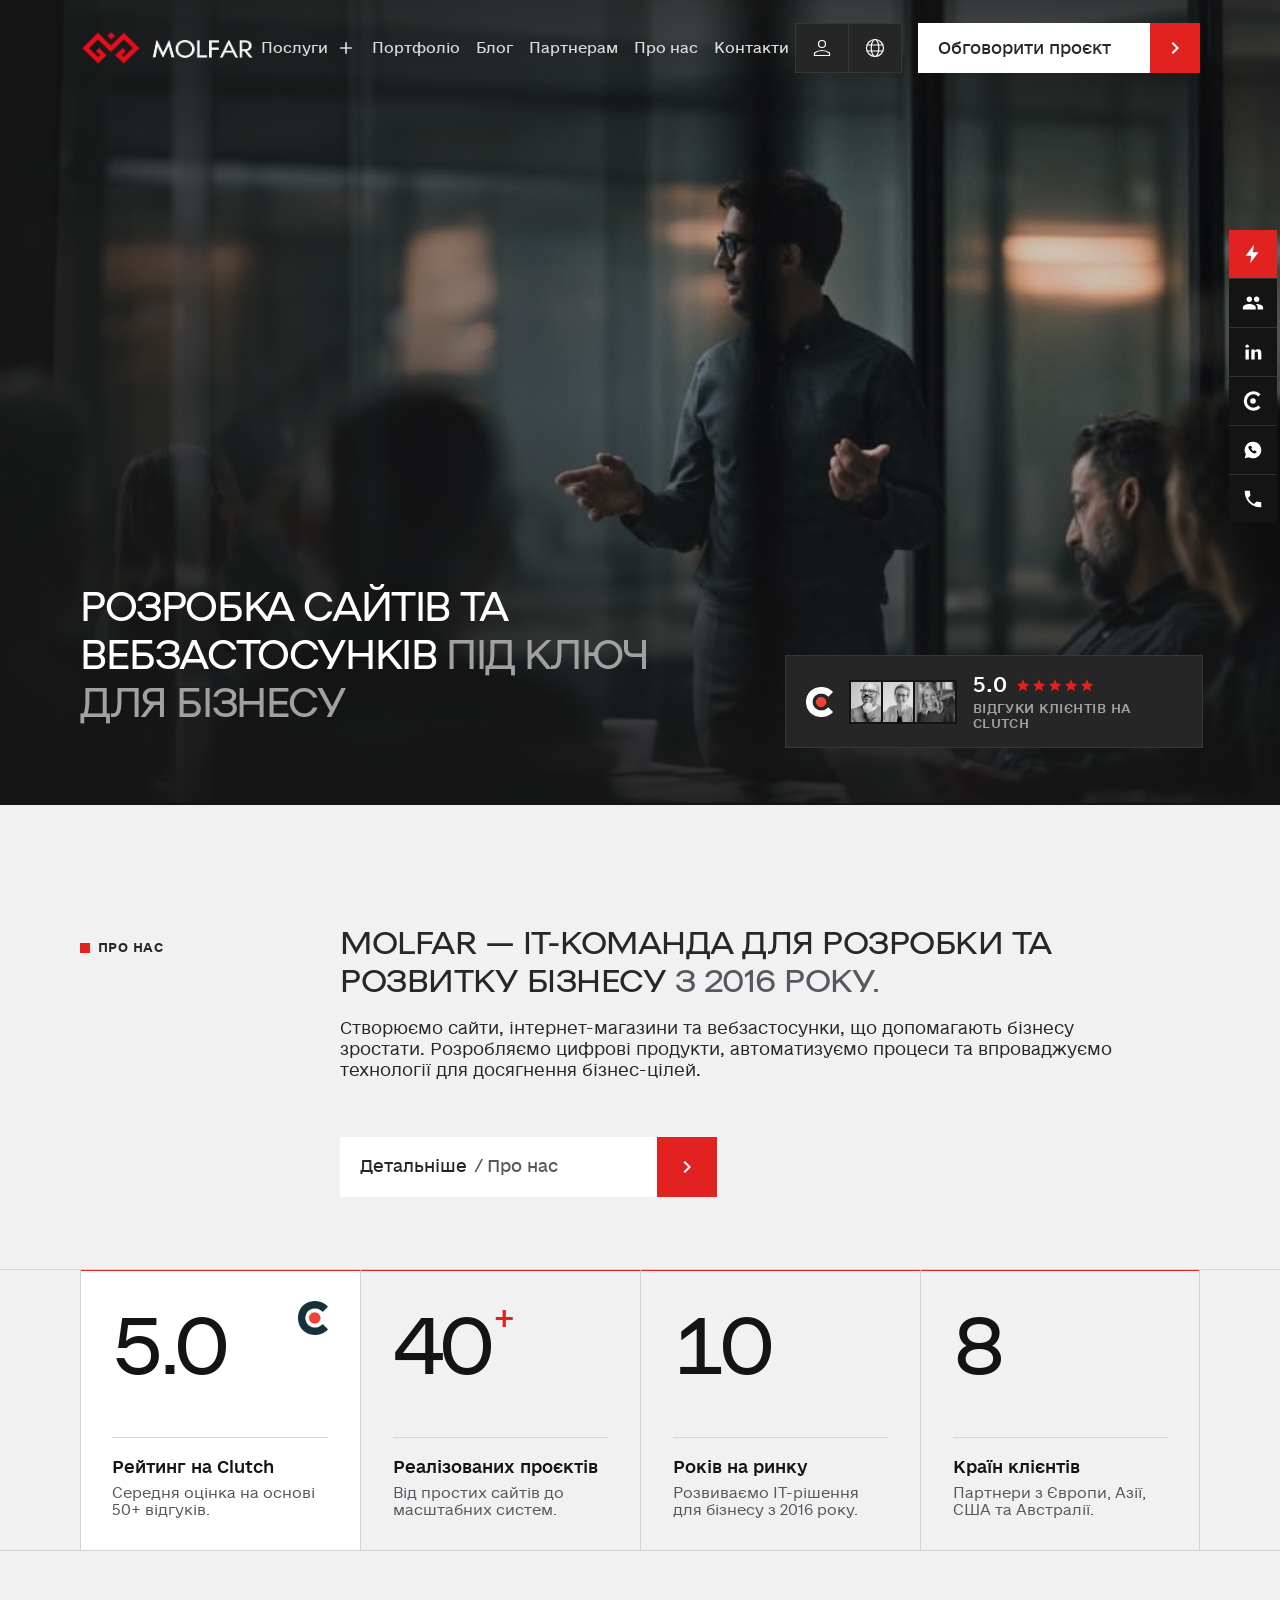
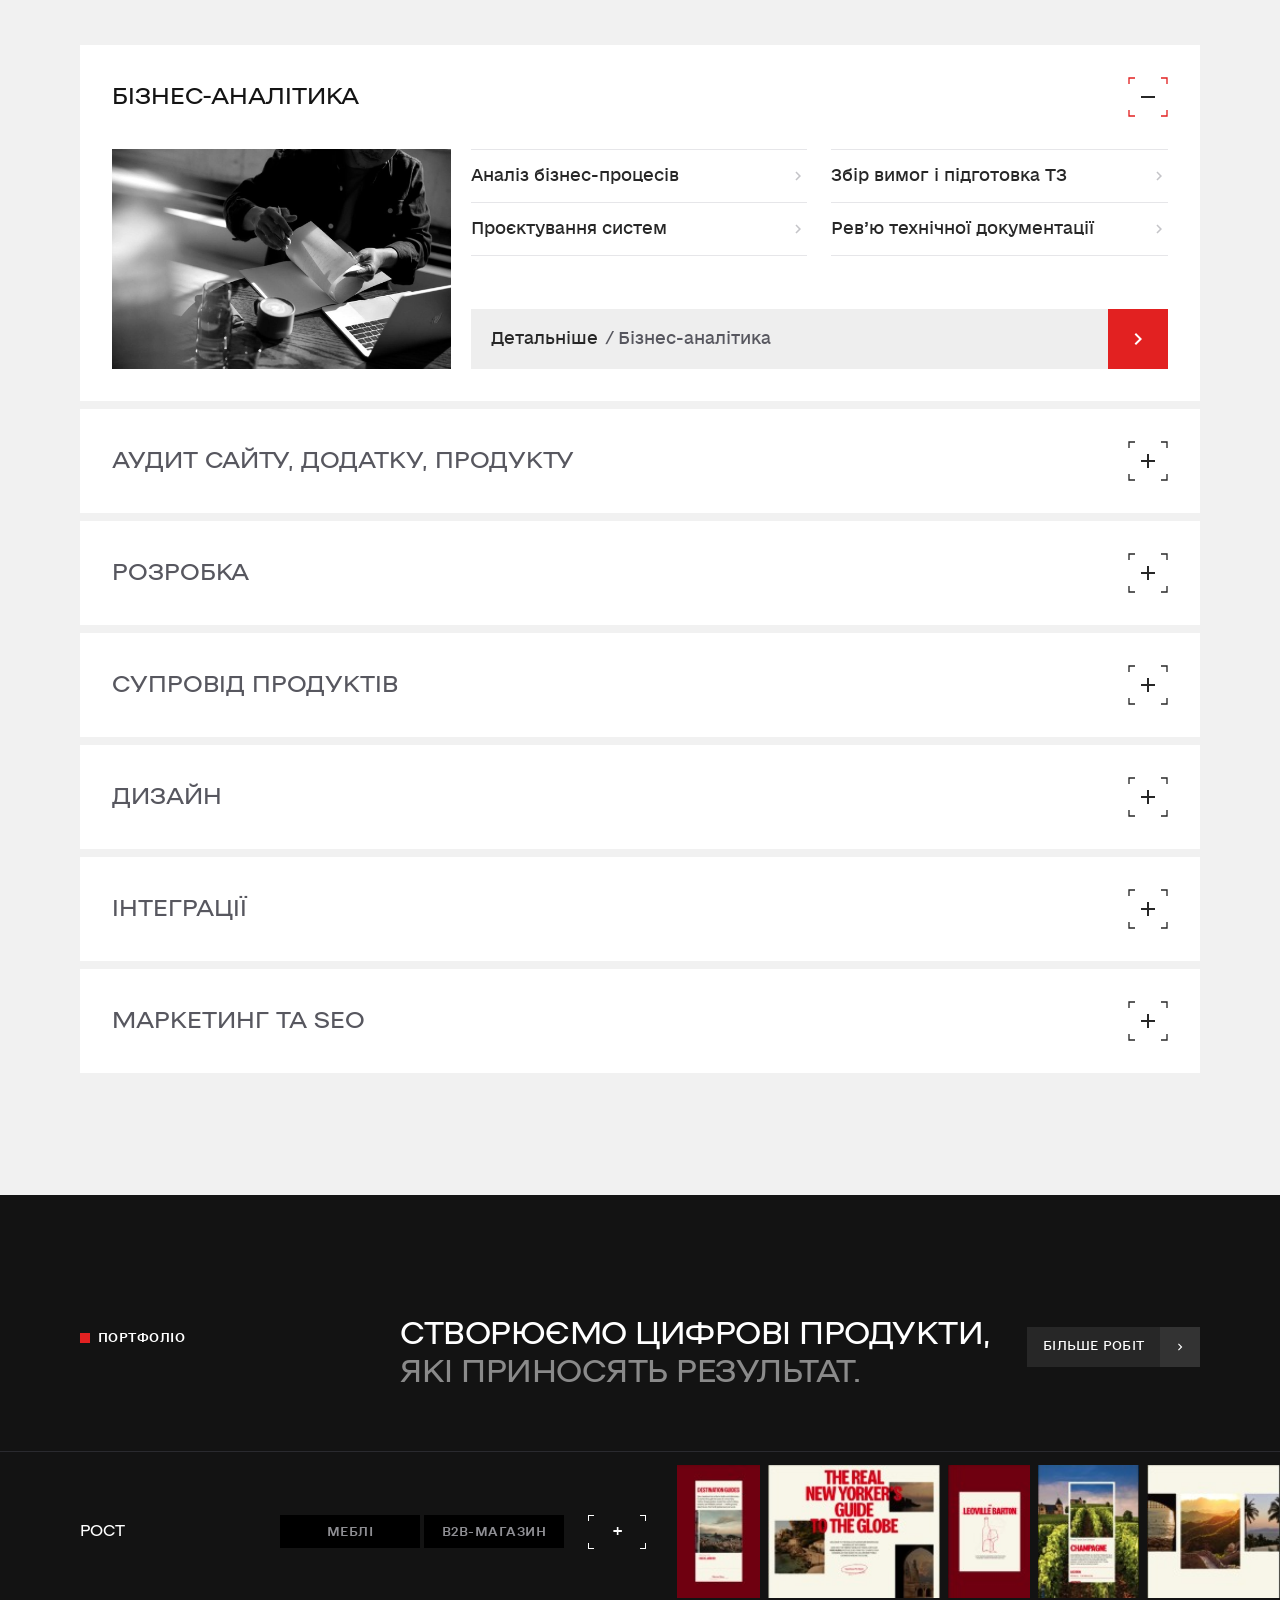
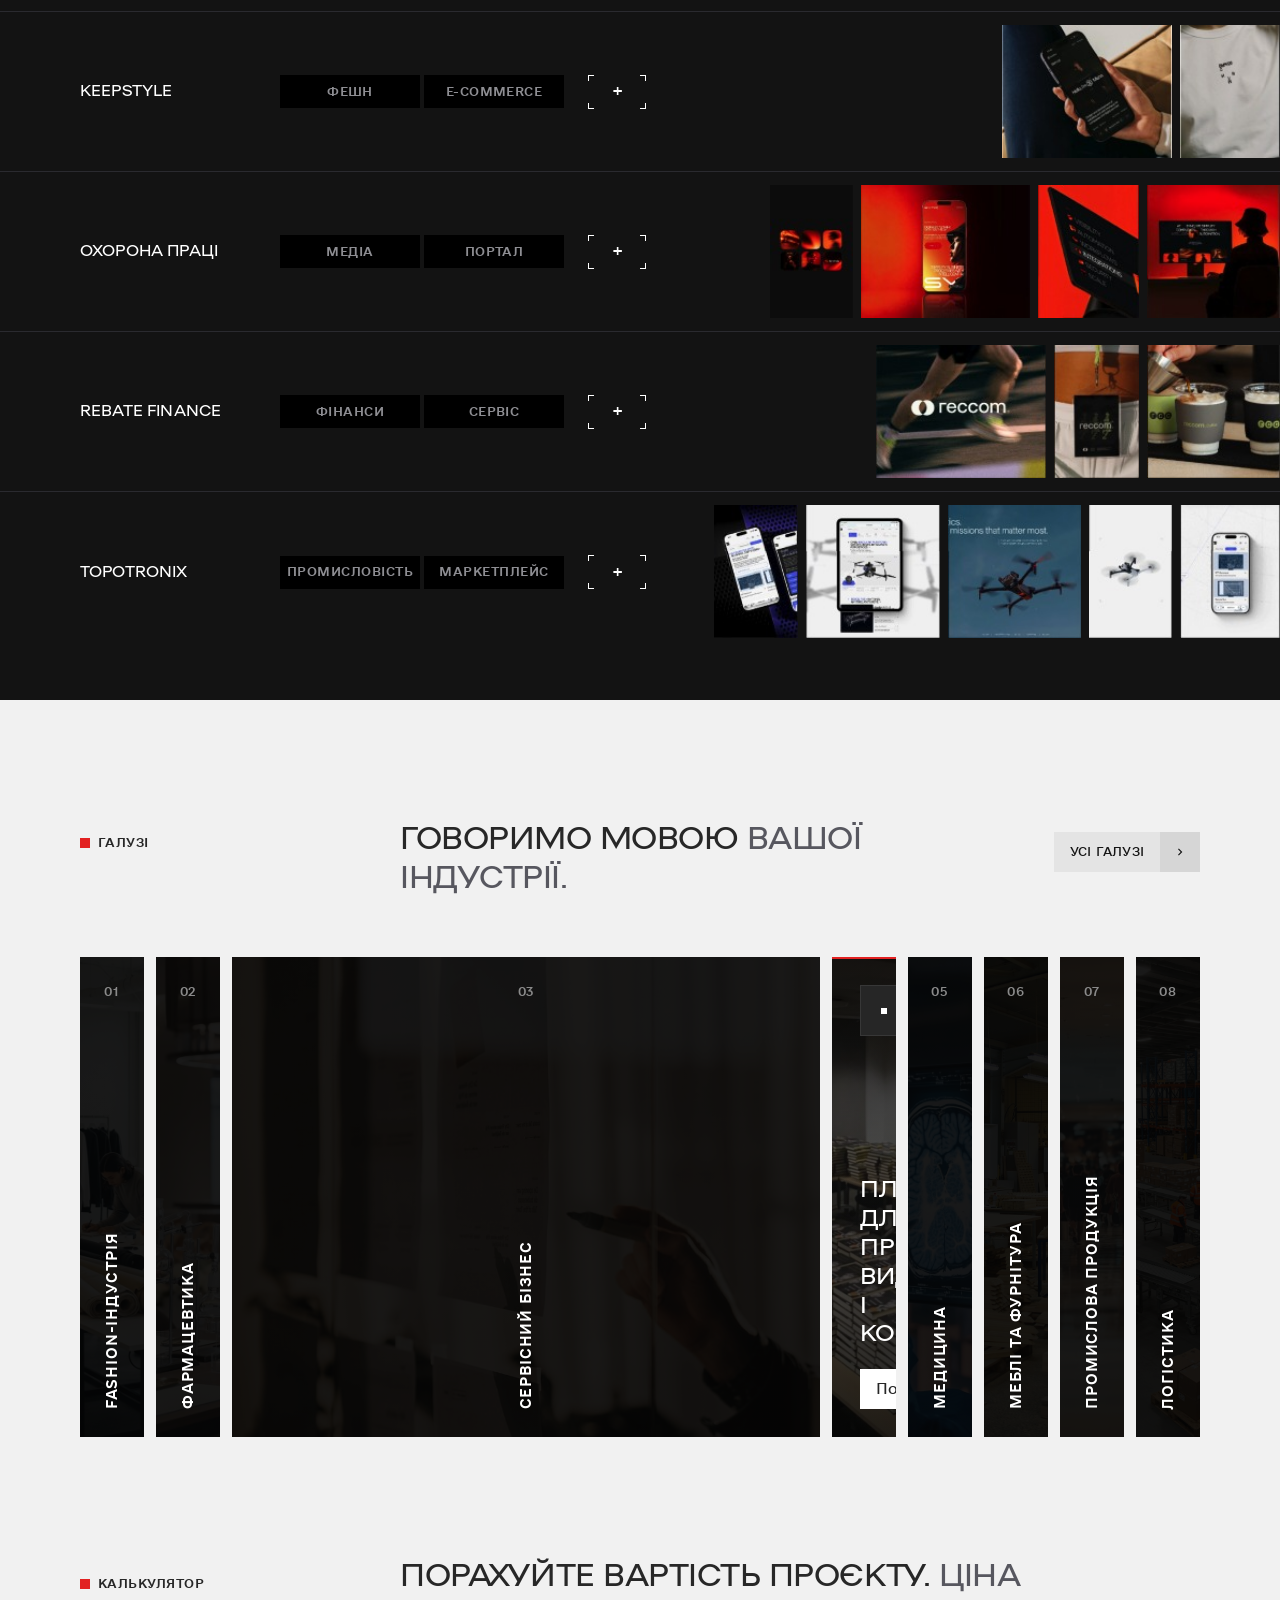
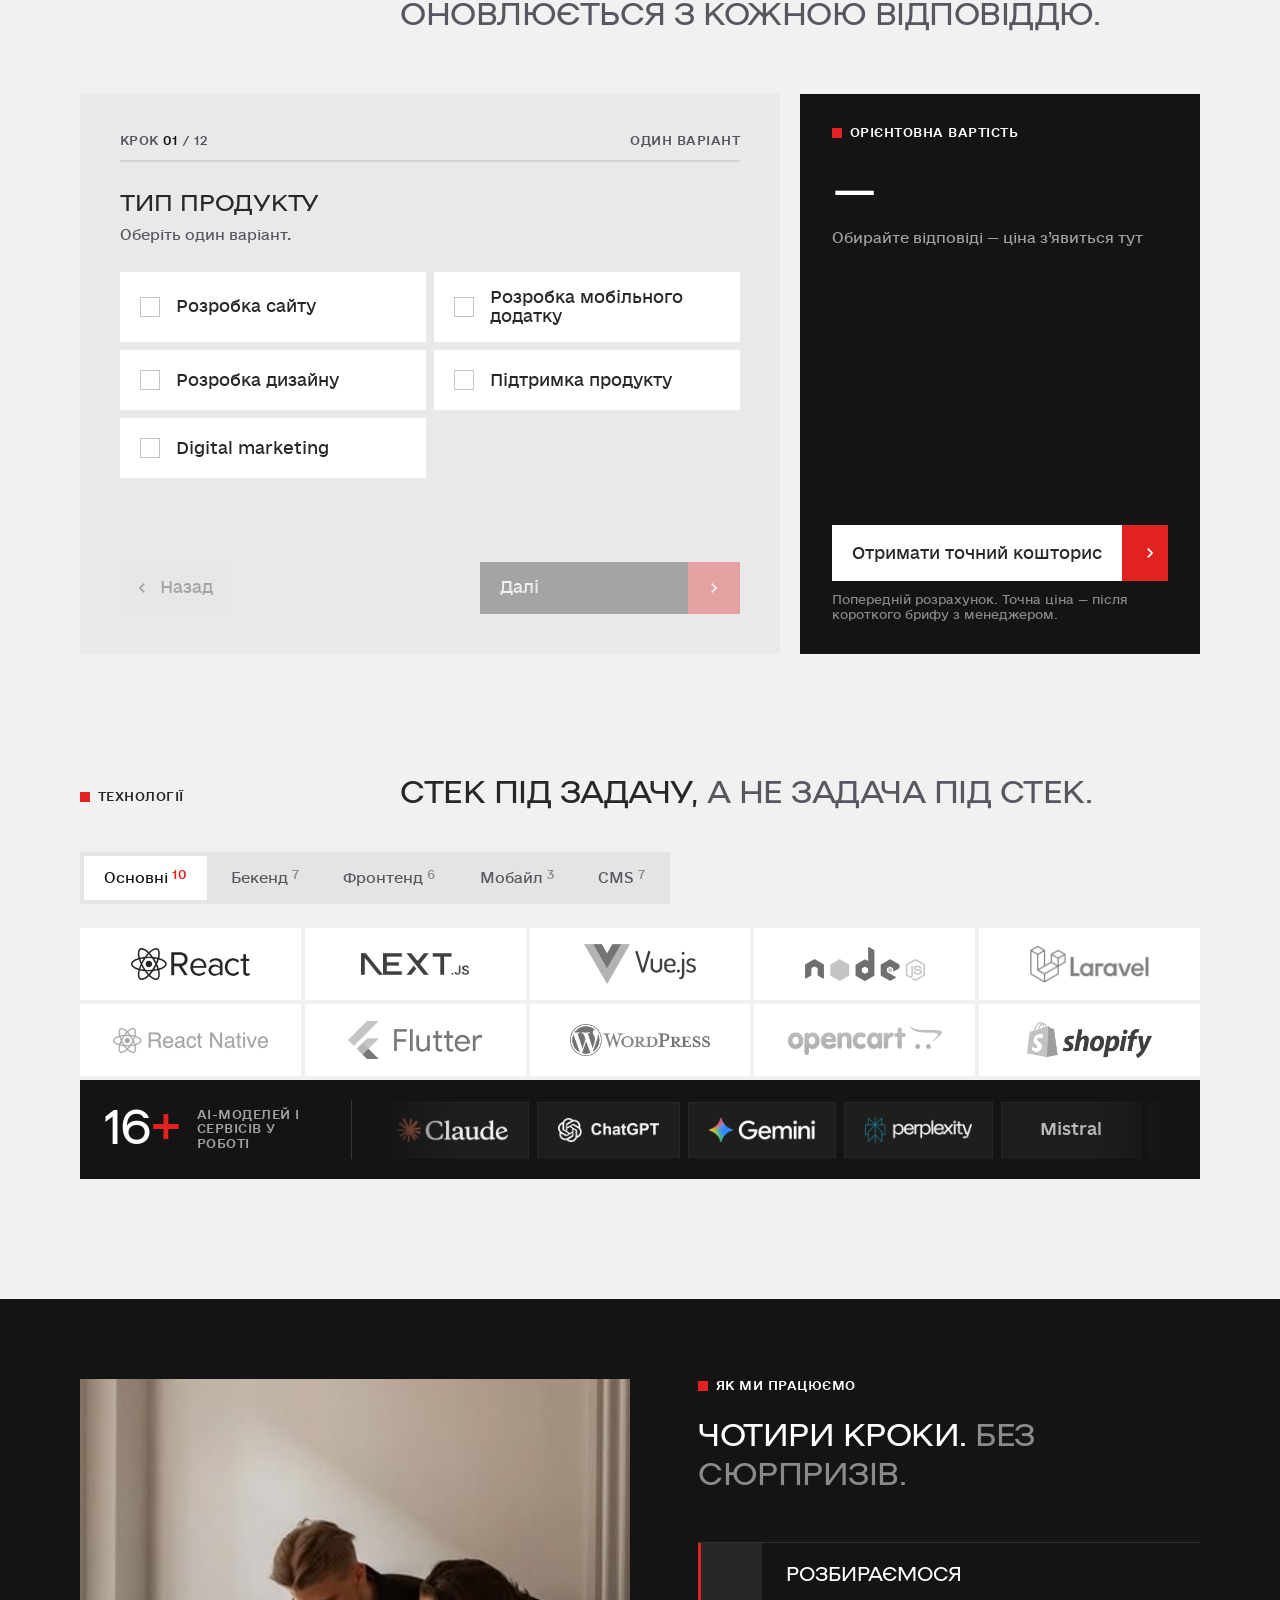
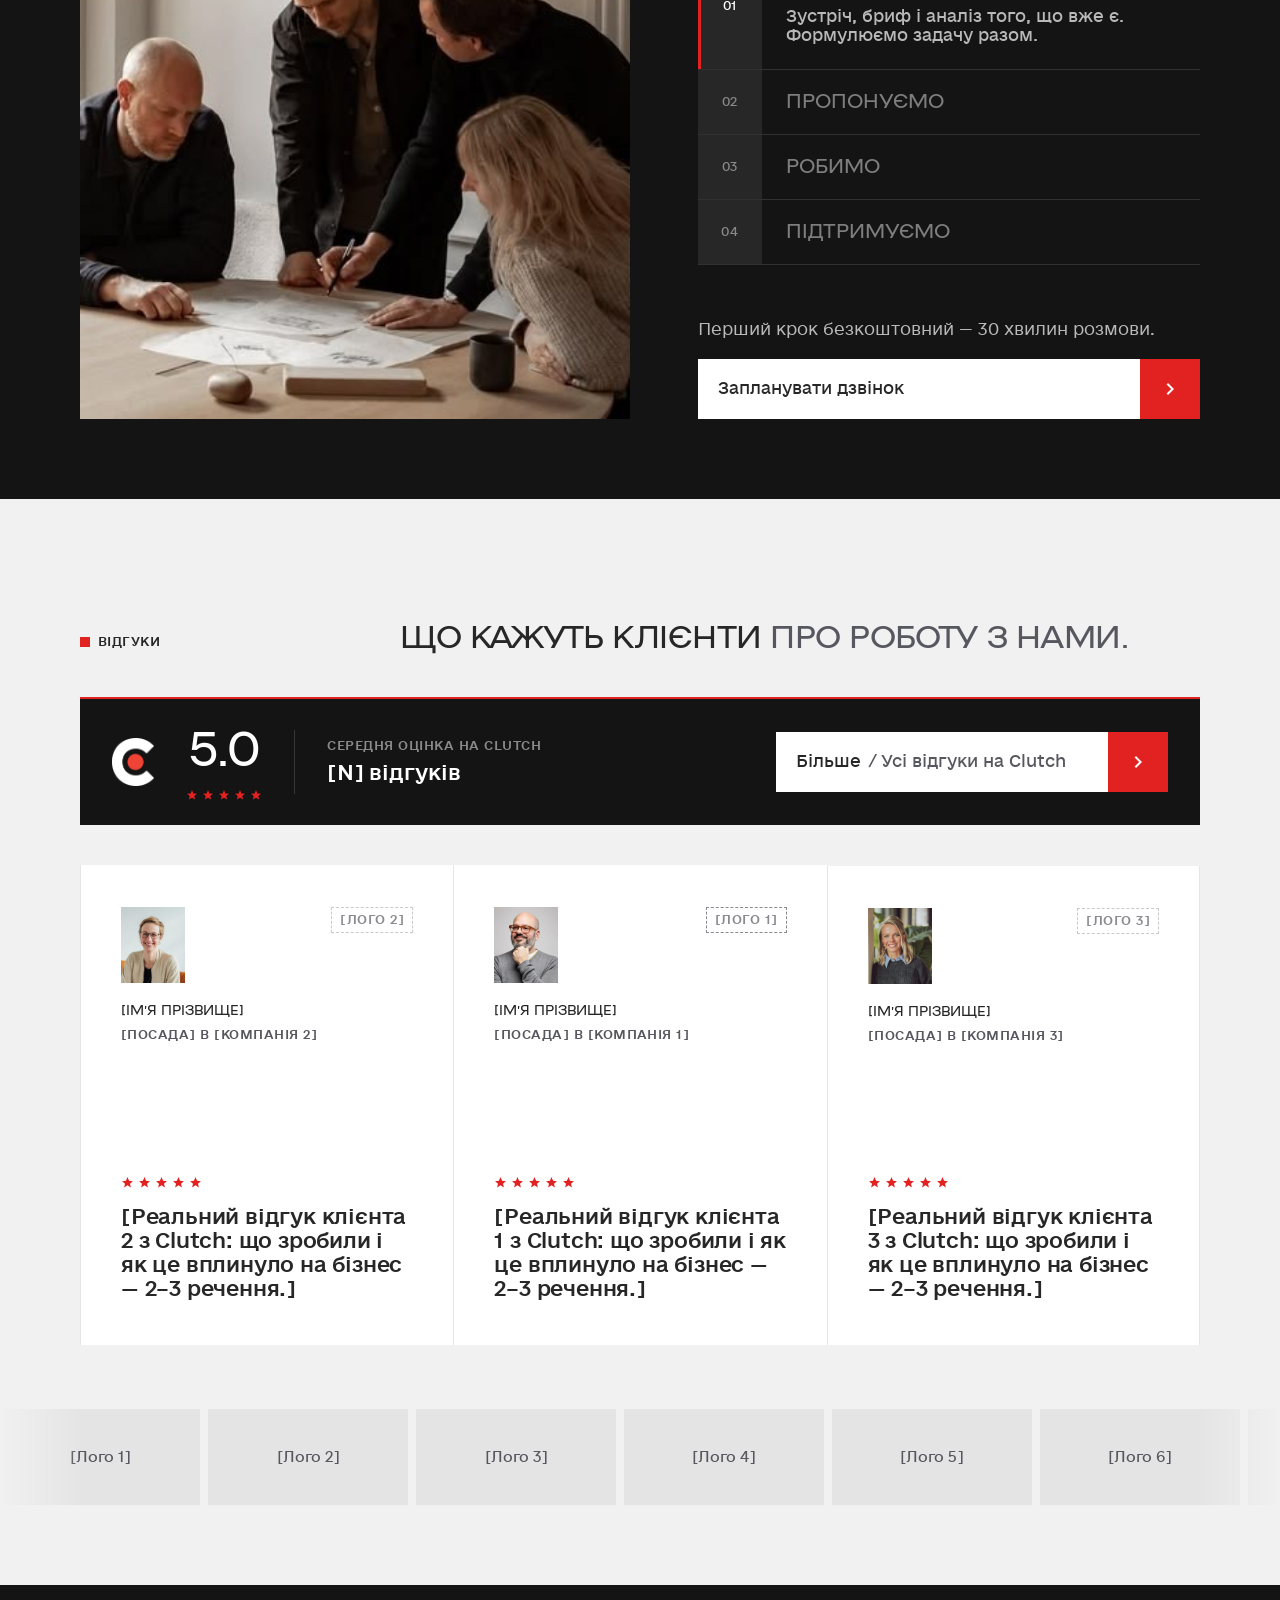
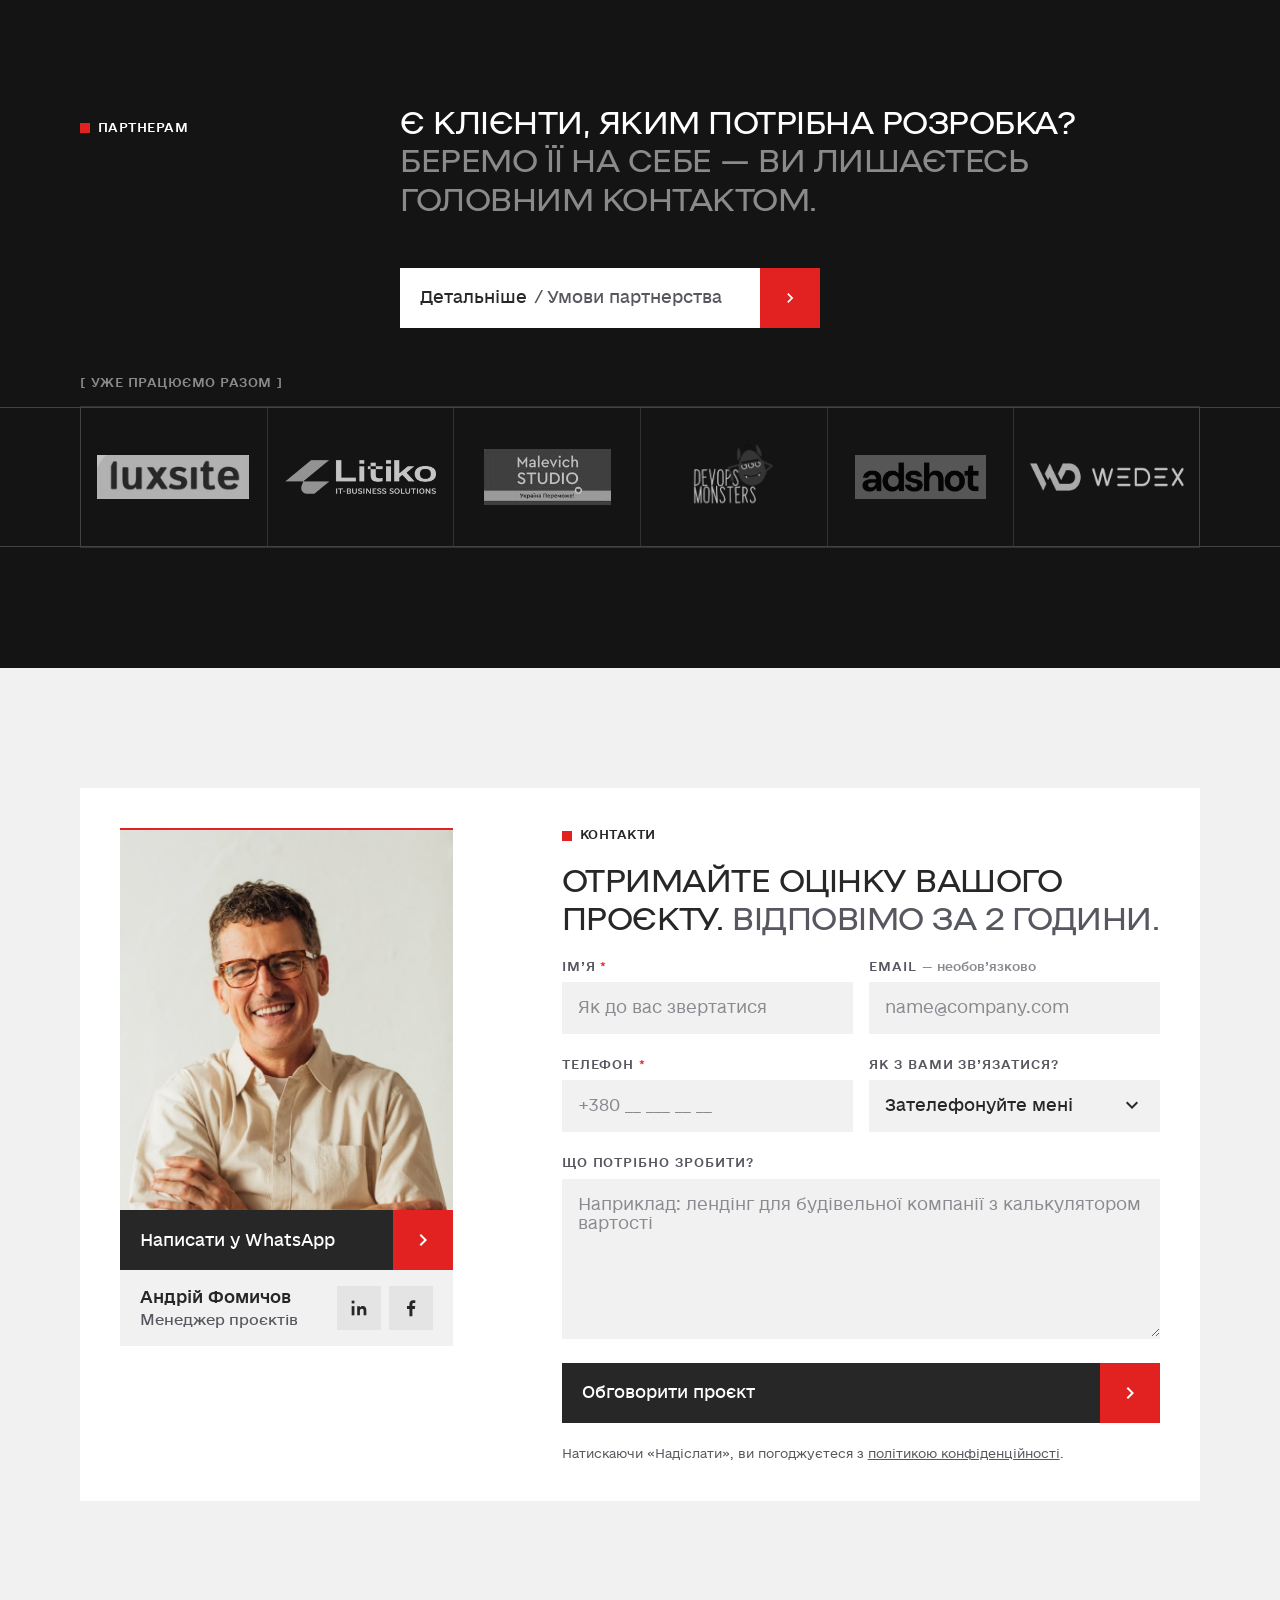
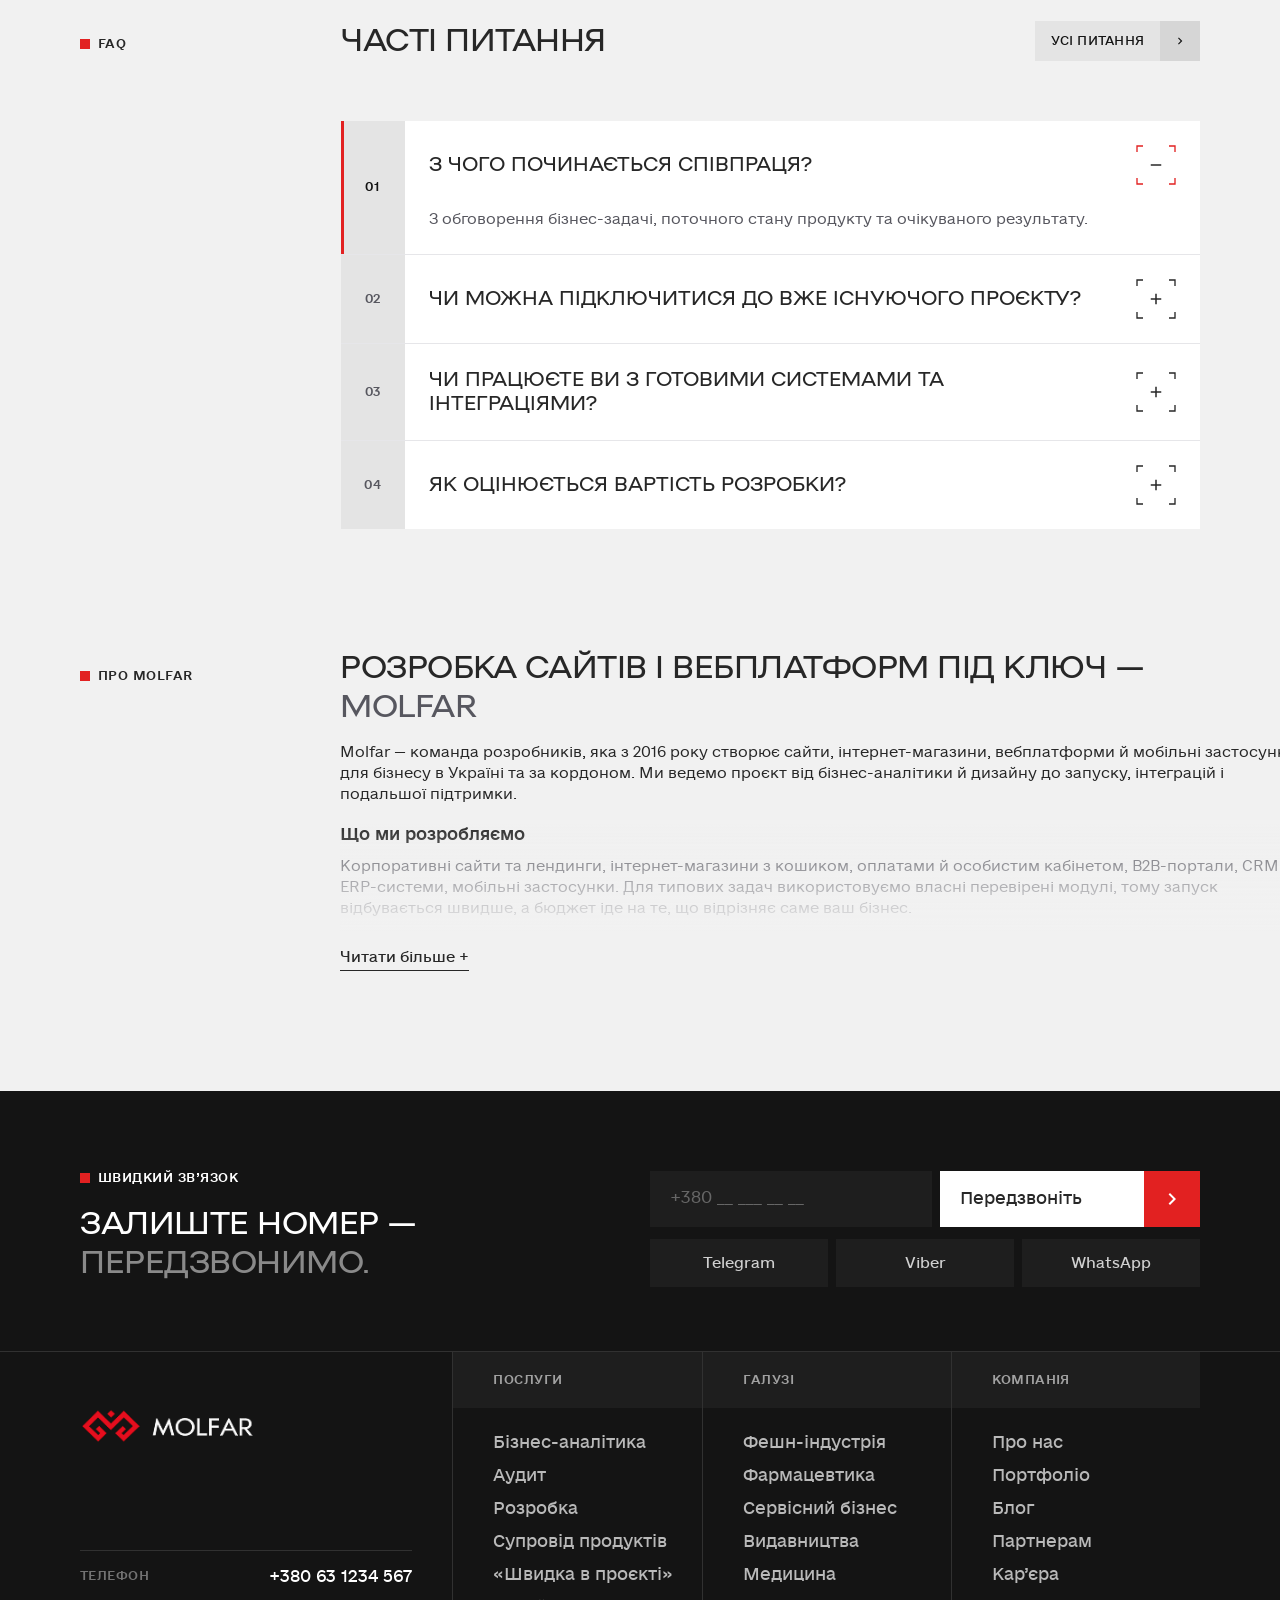
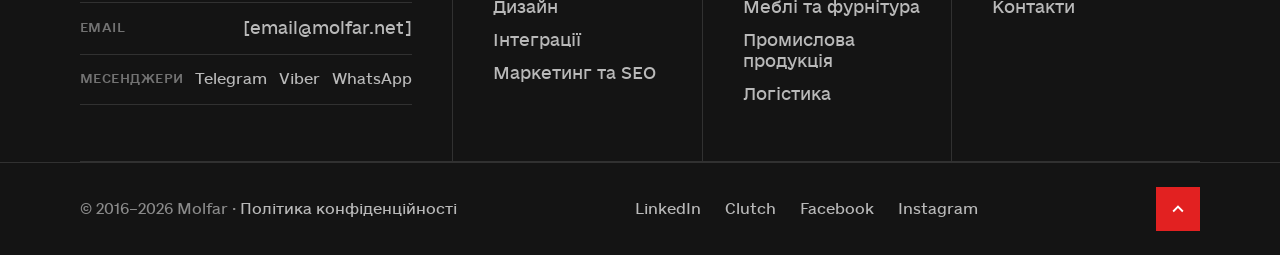
==== commit 7c37e785: "Великі екрани, планшети, портфоліо-свайп, таймлайн галузей - Понад 1920px сторінка масштабується про" ====
--- a/index.html
+++ b/index.html
@@ -790,7 +790,7 @@
 
 <script type="application/ld+json">{"@context": "https://schema.org", "@type": "Organization", "name": "Molfar", "url": "https://molfar.net/", "logo": "https://molfar.net/img/logo.png", "foundingDate": "2016", "description": "IT-команда для розробки сайтів, інтернет-магазинів і вебзастосунків."}</script>
 <script type="application/ld+json">{"@context": "https://schema.org", "@type": "FAQPage", "mainEntity": [{"@type": "Question", "name": "З ЧОГО ПОЧИНАЄТЬСЯ СПІВПРАЦЯ?", "acceptedAnswer": {"@type": "Answer", "text": "З обговорення бізнес-задачі, поточного стану продукту та очікуваного результату."}}, {"@type": "Question", "name": "Чи можна підключитися до вже існуючого проєкту?", "acceptedAnswer": {"@type": "Answer", "text": "Так, якщо команда має відповідну компетенцію. Починаємо з аналізу коду, архітектури та поточного стану продукту."}}, {"@type": "Question", "name": "Чи працюєте ви з готовими системами та інтеграціями?", "acceptedAnswer": {"@type": "Answer", "text": "Так, можемо інтегрувати продукт із CRM, ERP, WMS, платіжними системами та іншими сервісами відповідно до вимог."}}, {"@type": "Question", "name": "Як оцінюється вартість розробки?", "acceptedAnswer": {"@type": "Answer", "text": "Вартість залежить від обсягу робіт, складності функціональності, інтеграцій і вимог до продукту. Після аналізу задачі формуємо оцінку та план."}}]}</script>
-<script>document.documentElement.classList.add("mo");setTimeout(function(){var r=document.documentElement;if(!r.classList.contains("mo-ready"))r.classList.remove("mo")},3000)</script>
+<script>(function(){var r=document.documentElement;function z(){var w=r.clientWidth||innerWidth,k=w>1920?Math.min(w/1920,2):1;r.style.setProperty("--z",k);r.classList.toggle("zoomed",k>1)}z();addEventListener("resize",z)})();document.documentElement.classList.add("mo");setTimeout(function(){var r=document.documentElement;if(!r.classList.contains("mo-ready"))r.classList.remove("mo")},3000)</script>
 </head>
 <body>
 
--- a/css/adaptive.css
+++ b/css/adaptive.css
@@ -8,10 +8,13 @@
    ці правила переїжджають у SCSS-модулі секцій без !important.
    ========================================================================= */
 :root{
-  --pad-x:max(80px, calc((100vw - 1440px) / 2));
+  --z:1; /* масштаб великих екранів (>1920), задає скрипт у <head> */
+  --pad-x:max(80px, calc((100vw / var(--z) - 1440px) / 2));
   --section-padding-y:120px;
   --h2-size:32px;
 }
+/* великі монітори: сторінка масштабується як 1920, а не губиться вузькою колонкою */
+html.zoomed{zoom:var(--z)}
 @media (max-width:1279px){ :root{--pad-x:40px;--section-padding-y:96px} }
 @media (max-width:767px){ :root{--pad-x:20px;--section-padding-y:64px;--h2-size:24px} }
 
@@ -20,6 +23,11 @@
 .split{max-width:100%}
 .nav-burger{display:none}
 #v2-services h3.ttl{margin:0}
+
+/* декоративні лінії біля статистики й логотипів — до країв екрана */
+.ab-hv [style*="left:-80px"],.pB-row [style*="left:-80px"]{left:calc(-1 * var(--pad-x))!important;right:calc(-1 * var(--pad-x))!important}
+/* сітка технологій — на ширину контейнера (у макеті було 1281px) */
+.tk-grid{width:auto!important}
 
 /* Довгі тексти — body-long (150%) */
 #v2-seo p,#v2-faq details p{line-height:150%!important}
@@ -46,8 +54,6 @@
   section h2{width:auto!important;max-width:100%!important}
   #v2-about p,.seo-box p{width:auto!important}
 
-  /* декоративні лінії на всю ширину */
-  .ab-hv [style*="left:-80px"],.pB-row [style*="left:-80px"]{left:calc(-1 * var(--pad-x))!important;right:calc(-1 * var(--pad-x))!important}
 
   /* хедер: меню ховається в бургер */
   .st-hd header nav{display:none!important}
@@ -75,12 +81,15 @@
   /* портфоліо */
   .pf-head{flex-wrap:wrap;padding-bottom:48px!important}
   .pf-head .ey{width:100%!important;padding-top:0!important}
-  .pf-row{height:auto!important;flex-wrap:wrap;row-gap:16px;padding:24px var(--pad-x)!important}
-  .pf-name{width:auto!important;flex:1 1 auto!important}
-  .pf-open{display:none!important}
-  .pf-imgs{position:static!important;flex:0 0 100%;order:3;overflow-x:auto;scrollbar-width:none}
+  /* рядок: назва + «(+)» · теги · стрічка фото, що гортається пальцем і йде до правого краю */
+  .pf-row{display:grid!important;grid-template-columns:minmax(0,1fr) auto;grid-template-areas:"n o" "t t" "i i";align-items:center;row-gap:16px;height:auto!important;padding:24px 0 24px var(--pad-x)!important}
+  .pf-name{grid-area:n;width:auto!important}
+  .pf-open{grid-area:o;display:inline-flex!important;margin:0 var(--pad-x) 0 0!important}
+  .pf-tags{grid-area:t;flex-wrap:wrap}
+  .pf-tags .pf-tag{width:auto!important;padding:0 12px}
+  .pf-imgs{grid-area:i;position:static!important;display:flex!important;gap:8px!important;overflow-x:auto;overscroll-behavior-x:contain;scroll-snap-type:x mandatory;scrollbar-width:none;padding-right:var(--pad-x);-webkit-overflow-scrolling:touch}
   .pf-imgs::-webkit-scrollbar{display:none}
-  .pf-imgs img{height:120px!important;flex:none}
+  .pf-imgs img{height:200px!important;width:auto!important;flex:none;scroll-snap-align:start;-webkit-user-drag:none}
 
   /* квіз */
   #v2-quiz .wrap > div:nth-child(2){grid-template-columns:minmax(0,1fr)!important}
@@ -92,29 +101,43 @@
   .tk-bar{flex-wrap:wrap}
 
   /* як ми працюємо */
-  .sa-g{height:auto!important;row-gap:48px}
-  .sa-ph{grid-column:1 / -1!important;height:400px!important}
-  .sa-g > div:nth-child(2){grid-column:1 / -1!important;height:auto!important;padding:0!important}
+  .sa-g{height:auto!important}
+  .sa-ph{grid-column:1 / span 5!important;height:auto!important;min-height:400px}
+  .sa-g > div:nth-child(2){grid-column:6 / -1!important;height:auto!important;gap:40px!important}
   .sa-g > div:nth-child(2) > div{height:auto!important;flex:none!important}
 
   /* відгуки: смуга Clutch */
-  #v2-testimonials .wrap > div:nth-child(2){flex-wrap:wrap}
 
   /* партнери */
   #v2-partners > div:first-child{grid-template-columns:minmax(0,1fr)!important;row-gap:24px}
   #v2-partners > a.split{margin-left:0!important}
-  .pB-row{display:grid!important;grid-template-columns:repeat(3,minmax(0,1fr))!important}
+  .pB-row{display:grid!important;grid-template-columns:repeat(3,minmax(0,1fr))!important;gap:1px;background:#434343}
+  #v2-partners .pB-row .pl-tile{background:#141414!important;width:auto!important}
+  #v2-partners .pB-row .pl-tile:hover{background:#1e1e1e!important}
 
   /* форма */
-  .fd > div{grid-column:1 / -1!important}
-  .fd{row-gap:40px}
-  .fd > div:first-child{order:2}
+
+  /* форма: менеджер зліва (ширше), поля справа */
+  .fd > div:first-child{grid-column:1 / span 5!important}
+  .fd > div:nth-child(2){grid-column:6 / -1!important}
+  .fd .split .l{white-space:normal!important;padding:12px 16px!important;line-height:120%}
+  .fd > div:first-child > div:nth-child(2){flex-wrap:wrap;row-gap:12px}
 
   /* футер */
   .ft > div:first-child > div{grid-column:1 / -1!important}
   .ft > div:first-child{row-gap:32px}
   .fl6{grid-template-columns:minmax(0,1fr)!important}
   .fl6 > div:first-child{padding:48px 0!important;border-right:0!important;border-bottom:1px solid #313131}
+}
+
+/* ====================== ШИРОКИЙ ПЛАНШЕТ (1024–1279) ====================== */
+@media (min-width:1024px) and (max-width:1279px){
+  /* колонка мітки вужча: заголовку більше місця */
+  .wrap > div:has(> div > .ey) > div:first-child,
+  #v2-about .wrap:first-child > div:first-child,#v2-faq .wrap > div:first-child,#v2-seo .wrap > div:first-child{width:200px!important;flex:0 0 200px!important}
+  .pf-head .ey{width:200px!important}
+  #v2-partners > div:first-child{grid-template-columns:200px minmax(0,1fr)!important}
+  #v2-partners > a.split{margin-left:220px!important}
 }
 
 /* =========================== ≤1023: вузький планшет =========================== */
@@ -143,6 +166,16 @@
 
   .tk-grid{grid-template-columns:repeat(4,minmax(0,1fr))!important}
   .rb-stack{display:none!important}
+
+  /* форма: поля в одну колонку */
+  .fd > div:first-child > div:first-child{height:360px!important}
+  .fd form > div[style*="1fr 1fr"]{grid-template-columns:minmax(0,1fr)!important}
+
+  /* смуга Clutch в один ряд */
+  #v2-testimonials .wrap > div:nth-child(2){padding:20px 24px!important;gap:16px!important}
+  #v2-testimonials .wrap > div:nth-child(2) > div:first-child{gap:16px!important}
+  #v2-testimonials .wrap > div:nth-child(2) > a.split{width:240px!important;height:auto!important;min-height:56px}
+  #v2-testimonials .wrap > div:nth-child(2) > a.split .l{width:auto!important;white-space:normal!important;flex-wrap:wrap;row-gap:0!important;padding:8px 16px!important}
 }
 
 /* ================================ МОБАЙЛ (<768) ================================ */
@@ -182,8 +215,7 @@
 
   /* портфоліо */
   .pf-head{padding-bottom:32px!important}
-  .pf-imgs img{height:96px!important}
-  .pf-tags .pf-tag{width:auto!important;padding:0 12px}
+  .pf-imgs img{height:160px!important}
 
   /* галузі */
   .ind-track .ind-card,.ind-track .ind-card.on,.ind-track .ind-card:hover,.ind-track:hover .ind-card.on:not(:hover){flex:0 0 86%!important;height:400px}
@@ -207,8 +239,9 @@
 
   /* як ми працюємо */
   #v2-process-compact{padding:var(--section-padding-y) 0!important}
-  .sa-ph{height:240px!important}
-  .sa-g > div:nth-child(2){gap:32px!important}
+  .sa-g{row-gap:48px}
+  .sa-ph{grid-column:1 / -1!important;height:240px!important;min-height:0}
+  .sa-g > div:nth-child(2){grid-column:1 / -1!important;gap:32px!important;padding:0!important}
 
   /* відгуки */
   #v2-testimonials .wrap > div:nth-child(2){flex-direction:column;align-items:stretch!important;padding:20px!important}
@@ -223,7 +256,9 @@
   .pl-tile img{max-width:70%;height:auto!important;max-height:32px}
 
   /* форма */
-  .fd{padding:20px!important;margin:0 var(--pad-x)!important}
+  .fd > div{grid-column:1 / -1!important}
+  .fd{row-gap:40px;padding:20px!important;margin:0 var(--pad-x)!important}
+  .fd > div:first-child{order:2}
   .fd > div:first-child > div:first-child{height:320px!important}
   .fd form > div[style*="1fr 1fr"]{grid-template-columns:minmax(0,1fr)!important}
 
--- a/css/interactions.css
+++ b/css/interactions.css
@@ -8,7 +8,8 @@
 @media (min-width:1024px){
   .ind-track.js .ind-card{flex:0 0 96px!important;transition:flex-grow .5s cubic-bezier(.4,0,.2,1),flex-basis .5s cubic-bezier(.4,0,.2,1)!important}
   .ind-track.js .ind-card.on{flex:1 1 0!important}
-  .ind-track.js .ind-card.on::before{opacity:1!important}
+  .ind-track.js .ind-card.on::before{opacity:1!important;transform-origin:left;animation:indTimeline 6s linear both}
+  .ind-track.js.hovering .ind-card.on::before{animation:none;transform:none}
   .ind-track.js .ind-card:not(.on)::before{opacity:0!important}
   .ind-track.js .ind-card .ind-body{min-width:0!important}
   .ind-track.js .ind-card.on .ind-body{opacity:1!important;transition-delay:.35s!important}
@@ -24,6 +25,8 @@
   .ind-track.js .ind-card{flex-basis:64px!important}
   .ind-track.js .ind-card.on{flex-basis:0!important}
 }
+
+@keyframes indTimeline{from{transform:scaleX(0)}to{transform:scaleX(1)}}
 
 /* ---------- Хедер ---------- */
 .st-hd header nav a.h6-nv{transition:color .2s;text-decoration:underline;text-decoration-color:transparent;text-underline-offset:4px}
@@ -64,6 +67,7 @@
 .dd-btn:hover{background:#ebebeb;border-bottom-color:#ebebeb}
 .dd-btn:focus-visible{outline:2px solid #272727;outline-offset:2px}
 .dd.open .dd-btn{background:#ebebeb;border-bottom-color:#e22121}
+.dd-btn > span{white-space:nowrap;overflow:hidden;text-overflow:ellipsis}
 .dd-btn svg{position:absolute;right:16px;top:50%;width:24px;height:24px;margin-top:-12px;transition:transform .2s}
 .dd.open .dd-btn svg{transform:rotate(180deg)}
 .dd-list{display:none;position:absolute;left:0;right:0;top:100%;z-index:20;margin:0;padding:4px 0;list-style:none;background:#ffffff;border:1px solid #c9c9c9;border-top:0}
@@ -93,4 +97,5 @@
 
 @media (prefers-reduced-motion:reduce){
   .ind-track.js .ind-card,.ft-up svg,.dd-btn svg{transition:none!important}
+  .ind-track.js .ind-card.on::before{animation:none!important;transform:none!important}
 }
--- a/css/motion.css
+++ b/css/motion.css
@@ -50,8 +50,8 @@
 .mo .st h1.in > span{animation:moFade var(--mo-el) var(--mo-out) .35s both!important}
 .mo .st [data-mo="slide"].in{animation:moSlideL var(--mo-section) var(--mo-ease) .5s both!important}
 .mo .in.mo-done{animation:none!important;clip-path:none!important;opacity:1!important}
-.mo .in.mo-done > span{animation:none!important;opacity:1!important}
-.mo .st .in.mo-done,.mo .st .in.mo-done > span{animation:none!important}
+.mo h1.in.mo-done > span,.mo h2.in.mo-done > span{animation:none!important;opacity:1!important}
+.mo .st .in.mo-done,.mo .st h1.in.mo-done > span{animation:none!important}
 
 /* ---- статистика: лічильник + червона лінія-прогрес ---- */
 .ab-hv [style*="min-height:240px"]{position:relative}
